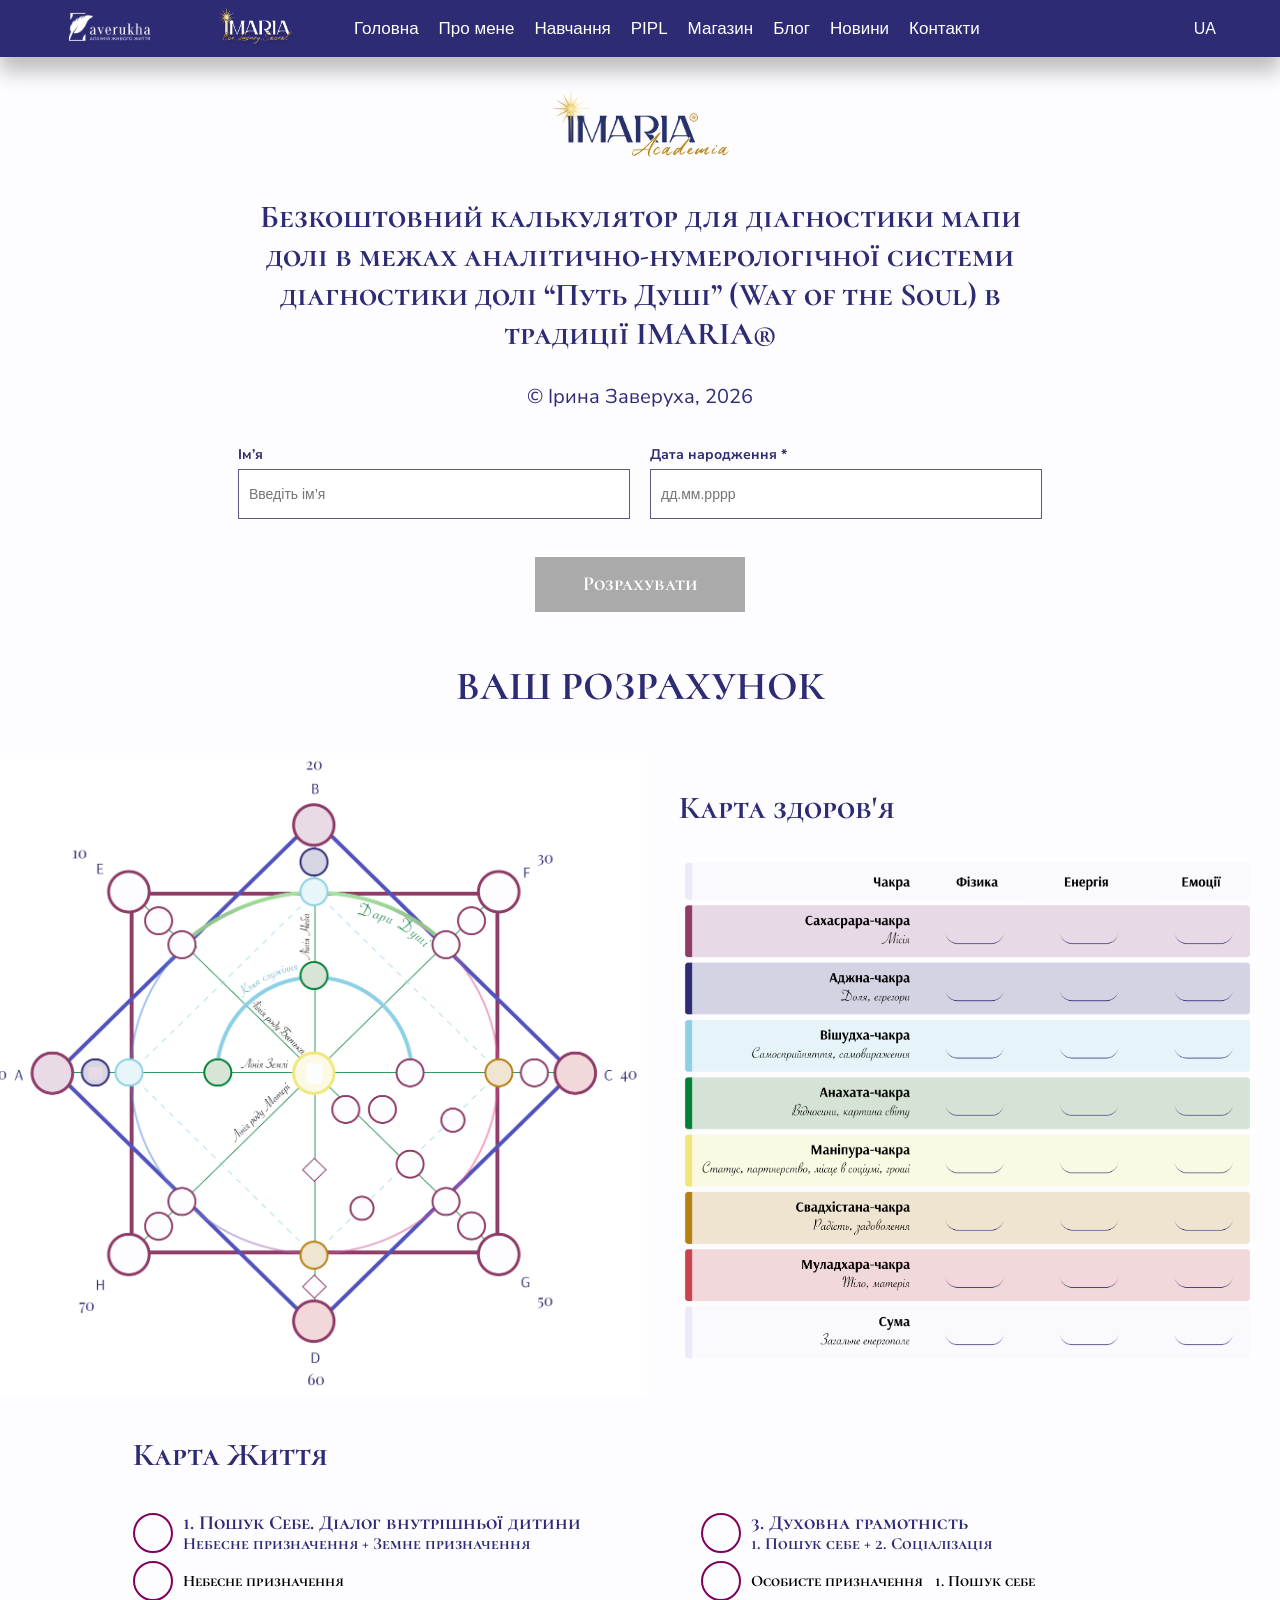
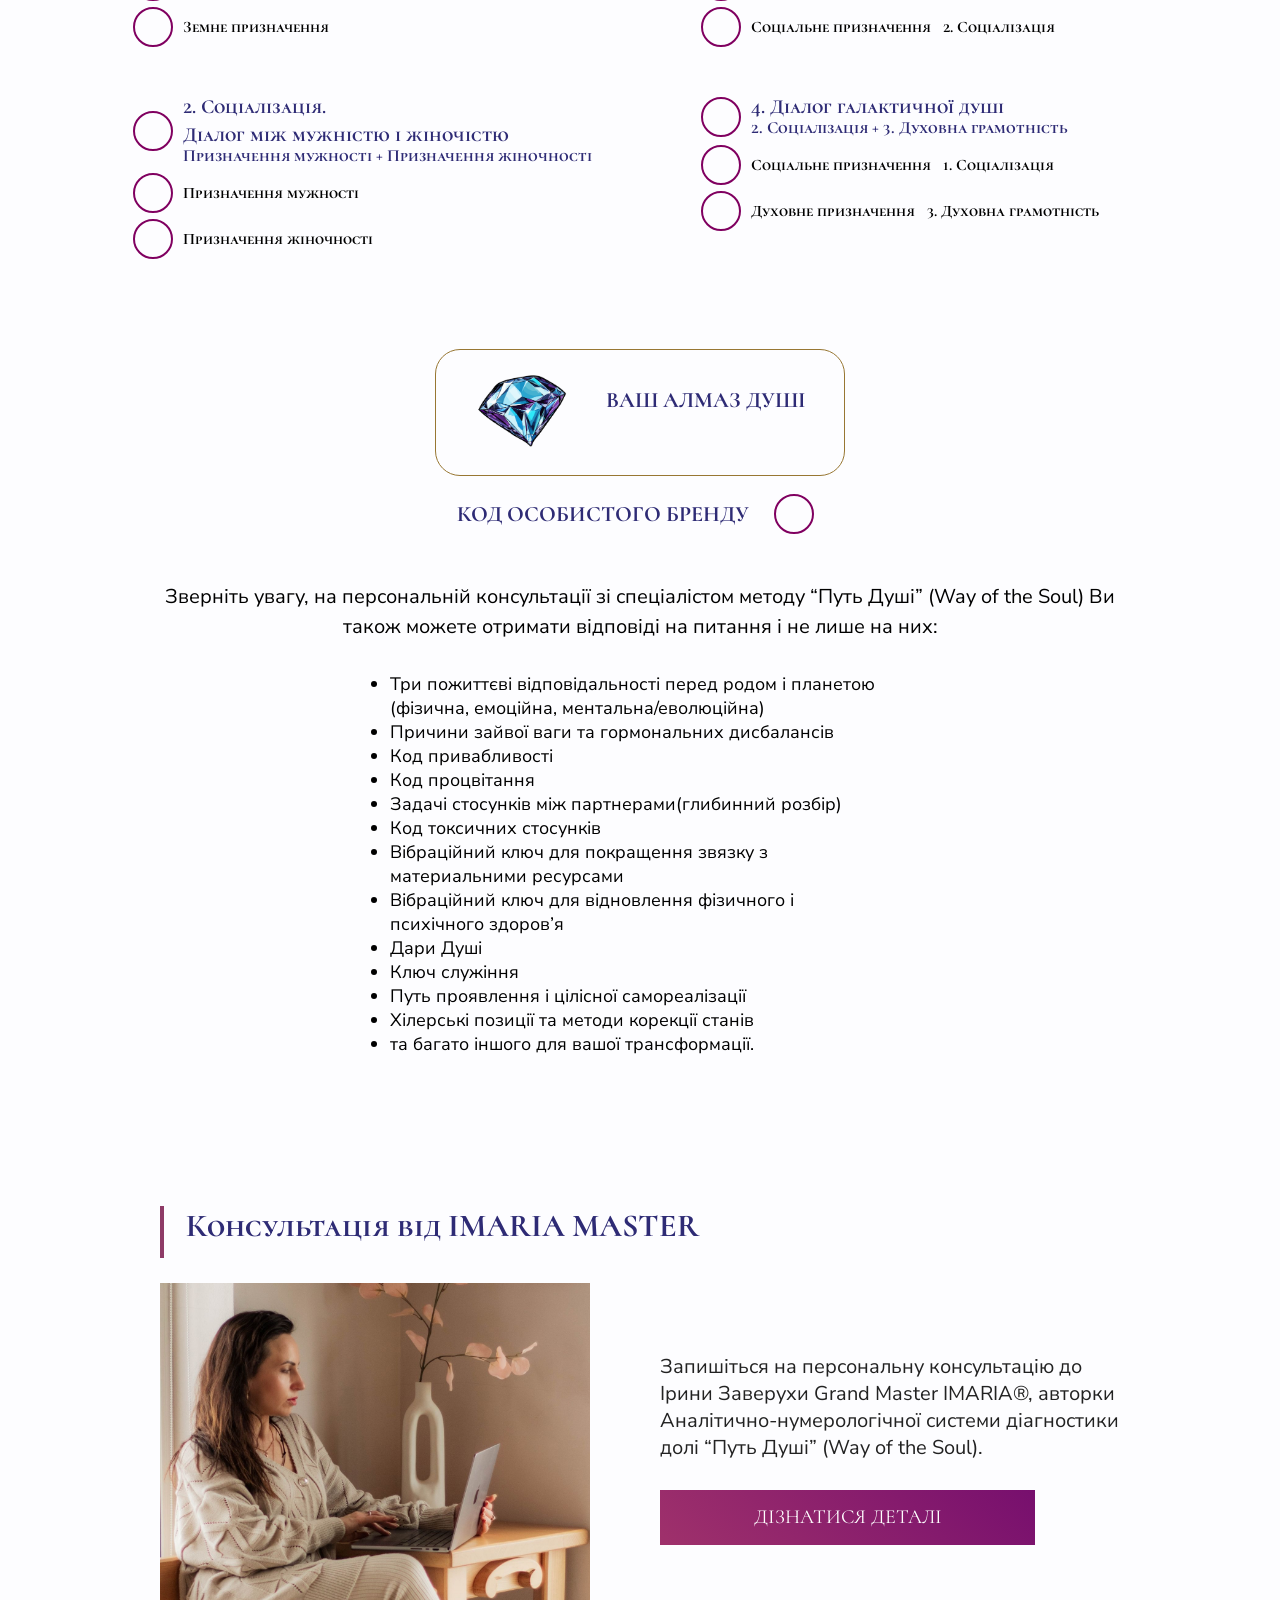
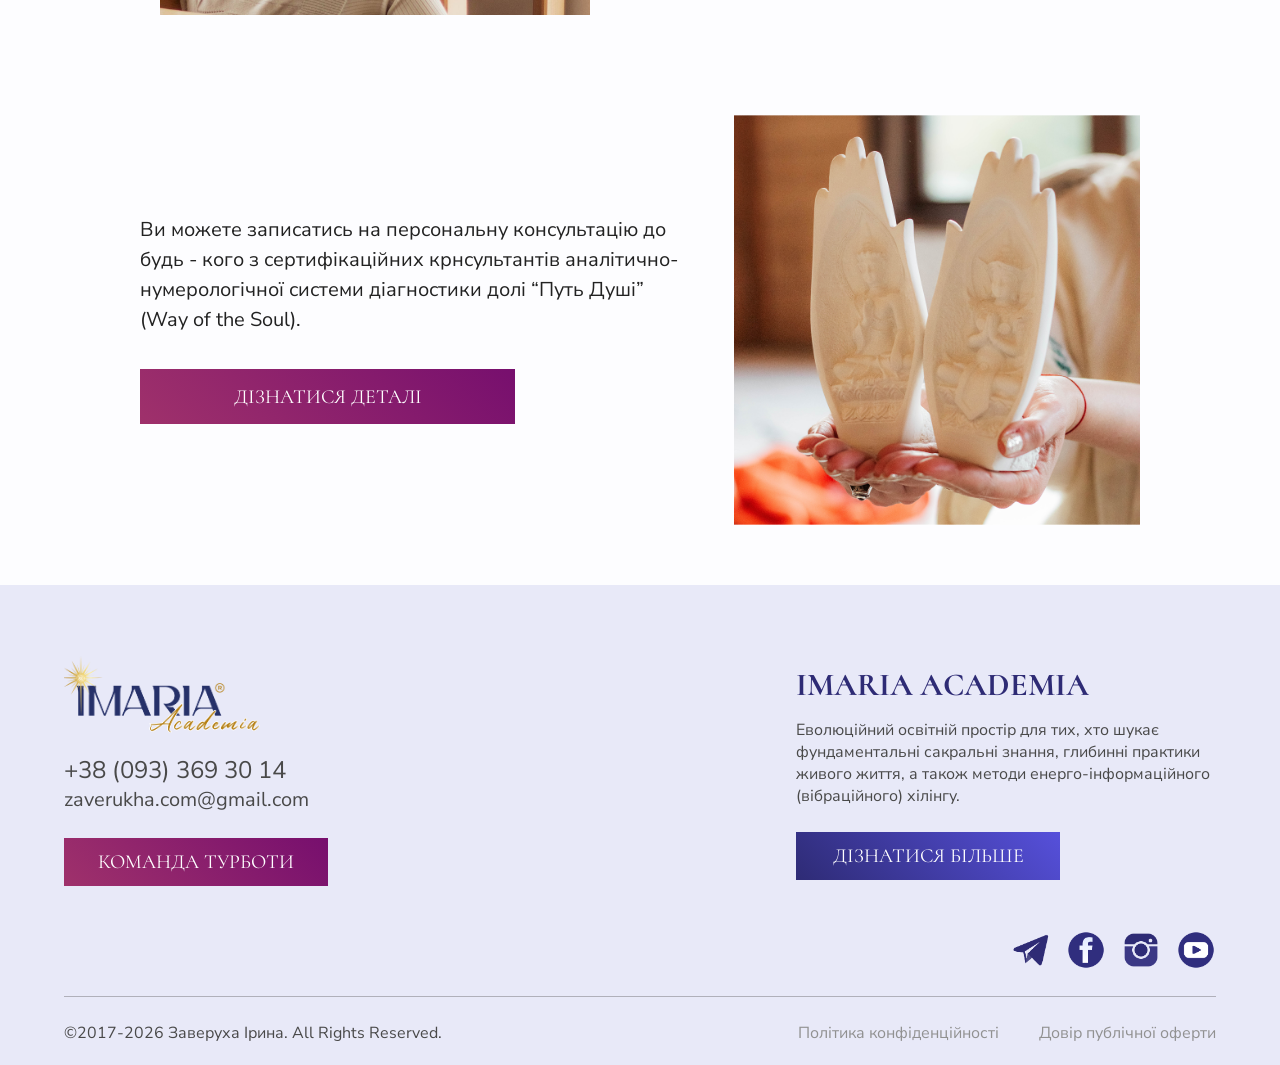
==== index.html @ 04a179df "feat: fix" ====
<!DOCTYPE html>
<html lang="en">

<head>
    <meta charset="UTF-8">
    <meta name="viewport" content="width=device-width, initial-scale=1.0">
    <meta name="keywords"
        content="Нумерологія, Матриця душі, Матриця долі, Числа життєвого шляху, Доля за датою народження, Поради нумеролога, Вплив чисел на долю, Аналіз дати народження">
    <meta name="description"
        content="Я — Ірина Заверуха (IMARIA MASTER). Засновниця та пульсар проєкту IMARIA® & PIPL™ — простору багатовимірного розвитку та Алхімії Живого Життя" />
    <link rel="stylesheet" href="./styles/style.css">
    <link rel="icon" href="favicon.png" type="image/x-icon">
    <link rel="preconnect" href="https://fonts.googleapis.com">
    <link rel="preconnect" href="https://fonts.gstatic.com" crossorigin>
    <link
        href="https://fonts.googleapis.com/css2?family=Cormorant+SC:wght@300;400;500;600;700&family=Noto+Serif+Display:ital,wght@0,100..900;1,100..900&family=Nunito+Sans:ital,opsz,wght@0,6..12,200..1000;1,6..12,200..1000&display=swap"
        rel="stylesheet">
    <title>IMARIA ACADEMIA</title>
</head>

<body>
    <header class="header">
        <div class="container header__inner">
            <div class="header__logos">
                <!-- Місце під логотипи -->
                <img src="./assets/img/logo1.png" alt="Лого 1" class="logo logo1" />
                <a target="_blank" href="https://zaverukha.com"><img src="./assets/img/logo2.png" alt="Лого 2"
                        class="logo logo2" /></a>

            </div>

            <!-- Бургер -->
            <div class="burger" id="burger">
                <span></span>
                <span></span>
                <span></span>
            </div>

            <!-- Навігація -->
            <nav class="nav" id="navMenu">
                <ul class="nav__list">
                    <li><a target="_blank" href="https://zaverukha.com">Головна</a></li>
                    <li><a target="_blank" href="https://zaverukha.com/%D0%BF%D1%80%D0%BE-%D0%BC%D0%B5%D0%BD%D0%B5/">Про
                            мене</a></li>
                    <li><a target="_blank"
                            href="https://zaverukha.com/imaria-%D0%B0%D0%BA%D0%B0%D0%B4%D0%B5%D0%BC%D1%96%D1%8F/">Навчання</a>
                    </li>
                    <li><a target="_blank" href="https://zaverukha.com/pipl-ua/">PIPL</a></li>
                    <li><a target="_blank" href="https://www.instagram.com/imaria_space">Магазин</a></li>
                    <li><a target="_blank"
                            href="https://zaverukha.com/%D0%BC%D0%BE%D1%97-%D0%B1%D0%BB%D0%BE%D0%B3%D0%B8/">Блог</a>
                    </li>
                    <li><a target="_blank" href="https://zaverukha.com/%D0%BD%D0%BE%D0%B2%D0%B8%D0%BD%D0%B8/">Новини</a>
                    </li>
                    <li><a target="_blank"
                            href="https://zaverukha.com/%D0%BA%D0%BE%D0%BD%D1%82%D0%B0%D0%BA%D1%82%D0%B8/">Контакти</a>
                    </li>
                </ul>
            </nav>

            <div class="header__lang">
                <span>UA</span>
            </div>
        </div>
    </header>


    <!-- Hero Section -->
    <section class="hero">
        <div class="container hero__inner">
            <!-- Місце під зображення -->
            <img src="./assets/img/logo3.png" alt="IMARIA logo" class="hero__logo" />

            <!-- <h2 class="hero__subtitle">Безкоштовний Калькулятор для</h2> -->
            <h1 class="hero__title">Безкоштовний калькулятор для діагностики мапи долі в межах
                аналітично-нумерологічної системи діагностики долі “Путь Душі” (Way of the Soul)
                в традиції IMARIA®

            </h1>

            <h2 class="hero__subtitle2">© Ірина Заверуха, 2026</h2>

            <!-- <h1 class="hero__title">Аналітично-нумерологічна система діагностики долі "Путь Душі" (Way of the Soul) в
                традиції IMARIA</h1> -->

            <!-- <p class="hero__text">
                Досліджуйте енергетичну структуру та налаштовуйтесь на глибинні рівні сприйняття реальності.<br>
                Введіть дані та отримаєте доступ до унікальної системи аналізу!
            </p> -->

            <form id="calcForm" class="form">
                <div class="form__group">
                    <!-- <input type="text" id="name" name="name" placeholder="Введіть ім’я" required /> -->
                    <!-- <label for="name">Ім’я *</label> -->
                    <label for="name">Ім’я</label>
                    <input type="text" id="name" name="name" placeholder="Введіть ім’я" />
                    <small class="error" id="nameError"></small>
                </div>

                <div class="form__group">
                    <label for="birthdate">Дата народження *</label>
                    <input type="text" id="birthdate" name="birthdate" placeholder="дд.мм.рррр"
                        pattern="\d{2}\.\d{2}\.\d{4}" inputmode="numeric" required />

                    <small class="error" id="dateError"></small>
                </div>

                <button type="submit" id="submitBtn" disabled>Розрахувати</button>
            </form>
        </div>
    </section>



    <div class="main-wrapper">
        <h2 id="main-wrapper_h2">ВАШ РОЗРАХУНОК</h2>

        <div class="main-wrapper_container">

            <section id="results" class="results">
                <div class="container results_content">
                    <div class="results_content_matrix_wrapper">
                        <div id="resultsContent"></div>
                        <img class="results_content_matrix" src="./assets/img/matrix.png" alt="matrix">

                    </div>
                </div>
            </section>

            <section id="health_card" class="health_card">
                <div class="container health_card_wrapper">
                    <h2>Карта здоров&#39;я</h2>
                    <div id="healthCardResults">
                        <!-- <div id="sahasrara1" class="">2</div>
                        <div id="sahasrara2" class="">5</div>
                        <div id="sahasrara3" class="">22</div>

                        <div id="ajna1" class="">22</div>
                        <div id="ajna2" class="">22</div>
                        <div id="ajna3" class="">22</div>

                        <div id="vishuddha1" class="">22</div>
                        <div id="vishuddha2" class="">22</div>
                        <div id="vishuddha3" class="">22</div>

                        <div id="anahata1" class="">22</div>
                        <div id="anahata2" class="">22</div>
                        <div id="anahata3" class="">22</div>

                        <div id="manipur1" class="">22</div>
                        <div id="manipur2" class="">22</div>
                        <div id="manipur3" class="">22</div>

                        <div id="svadhisthana1" class="">22</div>
                        <div id="svadhisthana2" class="">22</div>
                        <div id="svadhisthana3" class="">22</div>

                        <div id="muladhara1" class="">22</div>
                        <div id="muladhara2" class="">22</div>
                        <div id="muladhara3" class="">22</div>

                        <div id="sum1" class="">22</div>
                        <div id="sum2" class="">22</div>
                        <div id="sum3" class="">22</div> -->
                    </div>
                    <!-- <img src="./assets/img/health.png" class="health_card_wrapper_img" alt="health_card"> -->
                    <picture>
                        <!-- Якщо екран до 1080px -->
                        <source srcset="./assets/img/health-mob.jpg" media="(max-width: 1080px)">
                        <!-- За замовчуванням -->
                        <img src="./assets/img/health.png" alt="health_card" class="health_card_wrapper_img">
                    </picture>
                </div>
            </section>
        </div>
    </div>




    <section class="life-map">
        <div class="container life-map_wrapper">
            <h2 class="life-map__title">Карта Життя</h2>

            <div class="life-map__grid" id="lifeMapGrid">
                <!-- Блок 1 -->
                <div class="life-map__block">
                    <div class="life-map__header">
                        <span class="life-map__circle" id="circle3"></span>
                        <p>1. Пошук Себе. Діалог внутрішньої дитини </br>
                            <span>Небесне призначення + Земне призначення</span>
                        </p>
                    </div>
                    <div class="block-list">
                        <ul class="life-map__list">
                            <li><span class="life-map__circle" id="circle1"></span> Небесне призначення</li>
                            <li><span class="life-map__circle" id="circle2"></span> Земне призначення</li>
                        </ul>
                    </div>

                </div>

                <!-- Блок 2 -->
                <div class="life-map__block">
                    <div class="life-map__header">
                        <span class="life-map__circle" id="circle6"></span>
                        <p>2. Соціалізація. </br> Діалог між мужністю і жіночістю </br>
                            <span>Призначення мужності + Призначення жіночності</span>
                        </p>
                    </div>
                    <div class="block-list">
                        <ul class="life-map__list">
                            <li><span class="life-map__circle" id="circle4"></span> Призначення мужності</li>
                            <li><span class="life-map__circle" id="circle5"></span> Призначення жіночності</li>
                        </ul>
                    </div>
                </div>

                <!-- Блок 3 -->
                <div class="life-map__block">
                    <div class="life-map__header">
                        <span class="life-map__circle" id="circle9"></span>
                        <p>3. Духовна грамотність </br>
                            <span>1. Пошук себе + 2. Соціалізація</span>
                        </p>
                    </div>

                    <div class="block-list">
                        <ul class="life-map__list">
                            <ul class="life-map__list">
                                <li><span class="life-map__circle" id="circle7"></span> Особисте призначення
                                    &nbsp;&nbsp;1. Пошук себе</li>
                                <li><span class="life-map__circle" id="circle8"></span> Соціальне призначення
                                    &nbsp;&nbsp;2. Соціалізація</li>
                            </ul>
                        </ul>
                    </div>
                </div>


                <!-- Блок 4 -->
                <div class="life-map__block">
                    <div class="life-map__header">
                        <span class="life-map__circle" id="circle12"></span>
                        <p>4. Діалог галактичної душі </br>
                            <span>2. Соціалізація + 3. Духовна грамотність</span>
                        </p>
                    </div>

                    <div class="block-list">
                        <ul class="life-map__list">
                            <ul class="life-map__list">
                                <li><span class="life-map__circle" id="circle10"></span> Соціальне призначення
                                    &nbsp;&nbsp;1. Соціалізація</li>
                                <li><span class="life-map__circle" id="circle11"></span> Духовне призначення
                                    &nbsp;&nbsp;3. Духовна грамотність</li>
                            </ul>
                        </ul>
                    </div>


                </div>
            </div>

            <!-- Алмаз душі -->
            <div class="life-map__diamond">
                <div class="life-map__diamond_col1">
                    <img src="/assets/img/diamond.png" alt="diamond">
                </div>
                <div class="life-map__diamond_col2">
                    <h3>ВАШ АЛМАЗ ДУШІ</h3>
                    <span id="diamondSoul"></span>
                </div>
            </div>

            <div class="brand-code">
                <h3>КОД ОСОБИСТОГО БРЕНДУ</h3>
                <div class="circle" id="brandCodeCircle"></div>
            </div>

            <p class="life-map__description">
                Зверніть увагу, на персональній консультації зі спеціалістом методу “Путь Душі” (Way of the Soul) Ви
                також можете отримати відповіді на питання і не лише на них:
            </p>
            <ul class="life-map__description_ul">
                <li>Три пожиттєві відповідальності перед родом і планетою (фізична, емоційна, ментальна/еволюційна)
                </li>
                <li>Причини зайвої ваги та гормональних дисбалансів
                </li>
                <li>Код привабливості
                </li>
                <li>Код процвітання</li>
                <li>Задачі стосунків між партнерами(глибинний розбір)</li>
                <li>Код токсичних стосунків</li>
                <li>Вібраційний ключ для покращення звязку з материальними ресурсами
                </li>
                <li>Вібраційний ключ для відновлення фізичного і психічного здоров’я
                </li>
                <li>Дари Душі </li>
                <li>Ключ служіння</li>
                <li>Путь проявлення і цілісної самореалізації</li>
                <li>Хілерські позиції та методи корекції станів</li>
                <li>та багато іншого для вашої трансформації.</li>
            </ul>


            <!-- Опис -->
            <!-- <p class="life-map__description">
                Зверніться до сертифікованого професіонала – IMARIA MASTER або ментора Академії для глибокого аналізу
                вашого життєвого шляху за системою «Путь Душі». Ви дізнаєтесь свій код особистого бренду, три пожиттєві
                відповідальності перед Планетою, своє призначення в стосунках, ключові задачі та ваші успішні види
                самореалізації в новому часі. Крім того, зможете опрацювати будь-які запити та знайти гармонійні рішення
                для свого життя.
            </p> -->
        </div>
    </section>


    <section id="consultation-section">

        <!-- <div class="consultation-1 container">
            <h2 class="consultation-1_h2">Консультація від IMARIA MASTER</h2>
            <div class="consultation-1_p">
                <p>За аналітично-нумерологічною системою «ПУТЬ ДУШІ» ви дізнаєтесь свій код особистого
                    бренду, три пожиттєві відповідальності перед Планетою, своє призначення в стосунках,
                    ключові задачі та ваші успішні види самореалізації в новому часі.
                </p>
                <p>
                    Зрозумієте, як розкрити свій потенціал та як використовувати отриману інформацію для
                    особистого та духовного розвитку. Крім того, зможете опрацювати будь-які запити та знайти
                    гармонійні рішення для свого життя.
                </p>
                <p>
                    Для глибокого аналізу вашого життєвого шляху за системою «Путь Душі» зверніться до
                    сертифікованого професіонала – IMARIA MASTER або ментора Академії.
                </p>

            </div>
        </div> -->

        <!-- <div class="consultation-1 container">
            <p>Залишились питання або помітили помилку? </br>
                Напишіть, будь ласка, до команди турботи.
            </p>
            <a target="_blank" href="https://t.me/pipl_platform_bot?start=support">Команда турботи</a>
        </div> -->


        <div class="consultation-2">
            <h2 class="consultation-title">Консультація від IMARIA MASTER</h2>

            <div class="consultation-2_content-and-photo">
                <div class="consultation-photo">
                    <img src="./assets/img/p1.jpg" alt="Консультація">
                </div>


                <div class="consultation_content">
                    <!-- <p class="consultation-description">
                        Щоб по-справжньому розкрити свій потенціал та зрозуміти, як використовувати отриману інформацію
                        для
                        особистого та духовного розвитку, запишіться на консультацію.
                    </p> -->

                    <!-- <p class="consultation-subtitle">
                        <strong>Консультація від IMARIA MASTER – Ірини Заверухи</strong> 
                    </p> -->
                    <p class="consultation-subtitle2">
                        Запишіться на персональну консультацію до Ірини Заверухи Grand Master IMARIA®, авторки
                        Аналітично-нумерологічної системи діагностики долі “Путь Душі” (Way of the Soul).

                    </p>

                    <!-- <ul class="consultation-list">
                        <li>Розшифрувати енергетичний код вашої душі та знайти шлях до вищої свідомості.</li>
                        <li>Визначити ключові кармічні задачі та духовні уроки вашого втілення.</li>
                        <li>Отримати персональні рекомендації щодо активації енергій та ключів.</li>
                        <li>Виробити унікальну стратегію розвитку ваших здібностей у сфері хілінгу.</li>
                    </ul> -->

                    <a target="_blank" class="consultation-button"
                        href="https://zaverukha.com/%D0%B2%D0%B0%D1%80%D1%82%D1%96%D1%81%D1%82%D1%8C-%D0%BF%D0%BE%D1%81%D0%BB%D1%83%D0%B3/">
                        <span class="text">ДІЗНАТИСЯ ДЕТАЛІ</span>
                    </a>
                </div>
            </div>
        </div>


    </section>


    <section class="mentors">
        <div class="container">
            <div class="mentors__content">
                <!-- <h2 class="mentors__title">Консультація від менторів Академії</h2> -->
                <!-- <p class="mentors__text"> Наставники Академії – це досвідчені хілери та духовні провідники, які
                    допоможуть вам глибше зрозуміти свою Матрицю та застосувати її знання у житті. Консультація з
                    ментором допоможе: </p>
                <ul class="mentors__list">
                    <li>Гармонізувати власну енергетику та налаштуватися на високі вібрації.</li>
                    <li>Оволодіти методи роботи зі своїм енергетичним полем.</li>
                    <li>Отримати рекомендації щодо подальшого розвитку у сфері духовних практик.</li>
                </ul>  -->
                <p class="mentors__text">
                    Ви можете записатись на персональну консультацію до будь - кого з сертифікаційних крнсультантів
                    аналітично-нумерологічної системи діагностики долі “Путь Душі” (Way of the Soul).

                </p>
                <a target="_blank" class="mentors__btn"
                    href="https://pipl.net.ua/imaria-academia-certified-masters">ДІЗНАТИСЯ ДЕТАЛІ</a>
            </div>
            <div class="mentors__photos">
                <div class="mentors__photo"><img src="./assets/img/m5.png" alt="mentor"></div>
            </div>
        </div>
    </section>



    <footer class="footer">
        <div class="footer__bg">
            <div class="container">

                <div class="footer__left">
                    <div class="footer__logo">
                        <img src="./assets/img/logo3.png" alt="IMARIA">
                    </div>
                    <div class="footer__text">
                        <div class="phone">
                            +38 (093) 369 30 14
                        </div>
                        <div class="email">
                            zaverukha.com@gmail.com
                        </div>
                        <a target="_blank" href="https://t.me/pipl_platform_bot?start=support">КОМАНДА ТУРБОТИ</a>

                    </div>
                </div>

                <div class="footer__right">
                    <h2>IMARIA ACADEMIA</h2>
                    <p>Еволюційний освітній простір для тих, хто шукає фундаментальні сакральні знання, глибинні
                        практики живого життя, а також методи енерго-інформаційного (вібраційного) хілінгу.</p>

                    <a class="footer__right_btn" target="_blank" href="https://pipl.net.ua/imaria_academia">ДІЗНАТИСЯ
                        БІЛЬШЕ</a>

                    <div class="socials">
                        <a target="_blank" href="https://t.me/ZaverukhaIrina"><img src="./assets/img/icons/21.png"></a>
                        <a target="_blank" href="https://www.facebook.com/zaverukhairyna"><img
                                src="./assets/img/icons/23.png"></a>
                        <a target="_blank" href="https://www.instagram.com/zaverukhairyna"><img
                                src="./assets/img/icons/22.png"></a>
                        <a target="_blank" href="https://www.youtube.com/channel/UCz9oI1MnVkUTH_MCchtZDuA"><img
                                src="./assets/img/icons/24.png"></a>
                    </div>
                </div>


            </div>
            <div class="container footer-container2">
                <div class="left">©2017-2026 Заверуха Ірина. All Rights Reserved.</div>
                <div class="right">
                    <a target="_blank"
                        href="https://zaverukha.com/%d0%bf%d0%be%d0%bb%d1%96%d1%82%d0%b8%d0%ba%d0%b0-%d0%ba%d0%be%d0%bd%d1%84%d1%96%d0%b4%d0%b5%d0%bd%d1%86%d1%96%d0%b9%d0%bd%d0%be%d1%81%d1%82%d1%96/">Політика
                        конфіденційності</a>
                    <a target="_blank"
                        href="https://zaverukha.com/%d0%b4%d0%be%d0%b3%d0%be%d0%b2%d1%96%d1%80-%d0%bd%d0%b0%d0%b4%d0%b0%d0%bd%d0%bd%d1%8f-%d0%bf%d0%be%d1%81%d0%bb%d1%83%d0%b3/">Довір
                        публічної оферти</a>
                </div>
            </div>
        </div>
    </footer>





    <script src="./js/index.js"></script>

</body>

</html>
---- styles/style.css ----
@charset "UTF-8";
* {
  margin: 0;
  padding: 0;
  -webkit-box-sizing: border-box;
          box-sizing: border-box;
}

body {
  font-family: "Nunito sans", sans-serif;
  color: #222;
  background: #FDFDFF;
  overflow-x: hidden;
}
@media (max-width: 1080px) {
  body {
    overflow-x: hidden;
  }
}

.container {
  width: 90%;
  max-width: 1200px;
  margin: 0 auto;
  overflow-x: hidden;
}
@media (max-width: 1080px) {
  .container {
    overflow-x: hidden;
    width: 358px;
  }
}

/* Header */
.header {
  position: fixed;
  top: 0;
  left: 0;
  width: 100%;
  z-index: 1000;
  display: -webkit-box;
  display: -ms-flexbox;
  display: flex;
  -webkit-box-align: center;
      -ms-flex-align: center;
          align-items: center;
  background: #2E2B75;
  color: #fff;
  padding: 10px 0;
  height: 57px;
  -webkit-box-shadow: 0 15px 20px rgba(0, 0, 0, 0.25);
          box-shadow: 0 15px 20px rgba(0, 0, 0, 0.25);
}
.header .header__inner {
  display: -webkit-box;
  display: -ms-flexbox;
  display: flex;
  -webkit-box-orient: horizontal;
  -webkit-box-direction: normal;
      -ms-flex-direction: row;
          flex-direction: row;
  -webkit-box-align: center;
      -ms-flex-align: center;
          align-items: center;
  -webkit-box-pack: start;
      -ms-flex-pack: start;
          justify-content: flex-start;
  gap: 60px;
}
@media (max-width: 1080px) {
  .header .header__inner {
    -webkit-box-pack: justify;
        -ms-flex-pack: justify;
            justify-content: space-between;
  }
}
.header .header__inner .header__logos {
  display: -webkit-box;
  display: -ms-flexbox;
  display: flex;
  -webkit-box-orient: horizontal;
  -webkit-box-direction: normal;
      -ms-flex-direction: row;
          flex-direction: row;
  -webkit-box-align: center;
      -ms-flex-align: center;
          align-items: center;
  -webkit-box-pack: justify;
      -ms-flex-pack: justify;
          justify-content: space-between;
  gap: 60px;
}
.header .header__inner .header__logos .logo1 {
  max-width: 90px;
}
@media (max-width: 1080px) {
  .header .header__inner .header__logos .logo1 {
    display: none;
  }
}
.header .header__inner .header__logos .logo2 {
  max-width: 80px;
  padding-top: 5px;
}
.header .header__inner .header__lang {
  margin-left: auto;
  font-family: "Roboto", sans-serif;
  font-size: 16px;
}
@media (max-width: 1080px) {
  .header .header__inner .header__lang {
    display: none;
  }
}
.header .nav__list {
  display: -webkit-box;
  display: -ms-flexbox;
  display: flex;
  gap: 20px;
  list-style: none;
}
.header .nav__list li a {
  color: #fff;
  text-decoration: none;
  font-weight: 500;
  font-family: "Roboto", sans-serif;
  font-size: 17px;
}
.header {
  /* Бургер */
}
.header .burger {
  display: none;
  -webkit-box-orient: vertical;
  -webkit-box-direction: normal;
      -ms-flex-direction: column;
          flex-direction: column;
  -webkit-box-pack: justify;
      -ms-flex-pack: justify;
          justify-content: space-between;
  width: 25px;
  height: 20px;
  cursor: pointer;
  z-index: 1001;
}
.header .burger span {
  display: block;
  height: 3px;
  width: 100%;
  background: #fff;
  border-radius: 2px;
  -webkit-transition: 0.3s;
  transition: 0.3s;
}
.header .burger.active span:nth-child(1) {
  -webkit-transform: rotate(45deg) translateY(8px);
          transform: rotate(45deg) translateY(8px);
}
.header .burger.active span:nth-child(2) {
  opacity: 0;
}
.header .burger.active span:nth-child(3) {
  -webkit-transform: rotate(-45deg) translateY(-8px);
          transform: rotate(-45deg) translateY(-8px);
}
.header {
  /* Навігація */
}
.header .nav .nav__list {
  display: -webkit-box;
  display: -ms-flexbox;
  display: flex;
  gap: 20px;
  list-style: none;
}
.header .nav a {
  color: #fff;
  text-decoration: none;
  font-weight: 500;
}
.header {
  /* Мобільна адаптація */
}
@media (max-width: 1080px) {
  .header .burger {
    display: -webkit-box;
    display: -ms-flexbox;
    display: flex;
  }
  .header .nav {
    position: fixed;
    top: 0;
    right: -100%;
    width: 70%;
    height: 100vh;
    background: #2E2B75;
    display: -webkit-box;
    display: -ms-flexbox;
    display: flex;
    -webkit-box-align: center;
        -ms-flex-align: center;
            align-items: center;
    -webkit-box-pack: center;
        -ms-flex-pack: center;
            justify-content: center;
    -webkit-transition: 0.3s;
    transition: 0.3s;
    z-index: 1000;
  }
  .header .nav .nav__list {
    -webkit-box-orient: vertical;
    -webkit-box-direction: normal;
        -ms-flex-direction: column;
            flex-direction: column;
    gap: 30px;
    text-align: center;
  }
  .header .nav.active {
    right: 0;
  }
}

/* Hero */
.hero {
  display: -webkit-box;
  display: -ms-flexbox;
  display: flex;
  -webkit-box-orient: vertical;
  -webkit-box-direction: normal;
      -ms-flex-direction: column;
          flex-direction: column;
  -webkit-box-pack: center;
      -ms-flex-pack: center;
          justify-content: center;
  text-align: center;
  padding: 50px 20px;
}
.hero .hero__inner {
  max-width: 804px;
}
.hero .hero__inner .hero__logo {
  max-width: 200px;
  margin: 25px auto 20px;
}
.hero .hero__inner .hero__subtitle {
  font-family: "Nunito sans", sans-serif;
  font-size: 24px;
  font-weight: normal;
  margin-bottom: 10px;
  color: #2E2B75;
}
@media (max-width: 1080px) {
  .hero .hero__inner .hero__subtitle {
    font-size: 20px;
  }
}
.hero .hero__inner .hero__subtitle2 {
  font-family: "Nunito sans", sans-serif;
  font-size: 20px;
  font-weight: normal;
  margin-bottom: 35px;
  color: #2E2B75;
}
@media (max-width: 1080px) {
  .hero .hero__inner .hero__subtitle2 {
    font-size: 20px;
  }
}
.hero .hero__inner .hero__title {
  font-family: "Cormorant SC", serif;
  font-weight: 700;
  font-style: bold;
  font-size: 32px;
  margin-bottom: 30px;
  color: #2E2B75;
}
@media (max-width: 1080px) {
  .hero .hero__inner .hero__title {
    font-size: 26px;
  }
}
.hero .hero__inner .hero__text {
  margin-bottom: 30px;
  line-height: 1.5;
  text-align: left;
}
@media (max-width: 1080px) {
  .hero .hero__inner .hero__text {
    font-size: 16px;
  }
}

/* Form */
.form {
  display: -webkit-box;
  display: -ms-flexbox;
  display: flex;
  -ms-flex-wrap: wrap;
      flex-wrap: wrap;
  gap: 20px;
  -webkit-box-pack: center;
      -ms-flex-pack: center;
          justify-content: center;
}
.form .form__group {
  display: -webkit-box;
  display: -ms-flexbox;
  display: flex;
  -webkit-box-orient: vertical;
  -webkit-box-direction: normal;
      -ms-flex-direction: column;
          flex-direction: column;
  color: #2E2B75;
  font-weight: normal;
  font-size: 14px;
}
.form .form__group label {
  font-weight: bold;
  margin-bottom: 5px;
  text-align: left;
}
.form .form__group input {
  padding: 10px;
  border: 1px solid #5C5B86;
  border-radius: 0px;
  font-size: 14px;
  width: 392px;
  height: 50px;
}
@media (max-width: 1080px) {
  .form .form__group input {
    width: 358px;
  }
}
.form .form__group .error {
  color: red;
  font-size: 12px;
  margin-top: 4px;
  height: 14px;
}
.form button {
  position: relative;
  z-index: 1;
  overflow: hidden;
  width: 210px;
  height: 55px;
  background: linear-gradient(45deg, #2E2B75, #5650DB);
  border: none;
  color: #fff;
  padding: 14px 34px;
  font-size: 20px;
  border-radius: 0px;
  cursor: pointer;
  font-family: "Cormorant SC", serif;
  font-weight: 700;
  -webkit-transition: 0.1s;
  transition: 0.1s;
}
.form button::before {
  content: "";
  position: absolute;
  top: 0;
  left: 0;
  right: 0;
  bottom: 0;
  background: linear-gradient(45deg, #2E2B75, #5650DB, #2E2B75);
  opacity: 0;
  z-index: -1;
  -webkit-transition: opacity 0.3s ease-in-out;
  transition: opacity 0.3s ease-in-out;
}
.form button:disabled {
  background: #aaa;
  cursor: not-allowed;
}
.form button:disabled::before {
  display: none;
}
.form button:hover:enabled::before {
  opacity: 1;
}
@media (max-width: 1080px) {
  .form button {
    width: 358px;
  }
}

/**********************************************************/
.main-wrapper {
  display: -webkit-box;
  display: -ms-flexbox;
  display: flex;
  -webkit-box-orient: vertical;
  -webkit-box-direction: normal;
      -ms-flex-direction: column;
          flex-direction: column;
  -webkit-box-align: center;
      -ms-flex-align: center;
          align-items: center;
}
.main-wrapper h2 {
  color: #2E2B75;
  margin-bottom: 43px;
  font-family: "Cormorant SC", serif;
  font-weight: 700;
  font-style: bold;
  font-size: 40px;
}
@media (max-width: 1080px) {
  .main-wrapper h2 {
    font-size: 26px;
  }
}
.main-wrapper .main-wrapper_container {
  display: -webkit-box;
  display: -ms-flexbox;
  display: flex;
  -webkit-box-orient: horizontal;
  -webkit-box-direction: normal;
      -ms-flex-direction: row;
          flex-direction: row;
  padding: 0;
}
@media (max-width: 1225px) {
  .main-wrapper .main-wrapper_container {
    -webkit-box-orient: vertical;
    -webkit-box-direction: normal;
        -ms-flex-direction: column;
            flex-direction: column;
  }
}
.main-wrapper .main-wrapper_container {
  /* Results */
}
.main-wrapper .main-wrapper_container .results {
  display: -webkit-box;
  display: -ms-flexbox;
  display: flex;
  -webkit-box-orient: vertical;
  -webkit-box-direction: normal;
      -ms-flex-direction: column;
          flex-direction: column;
  -webkit-box-pack: start;
      -ms-flex-pack: start;
          justify-content: flex-start;
  -webkit-box-align: start;
      -ms-flex-align: start;
          align-items: flex-start;
  padding: 0px 0px;
  background: #fff;
  margin-top: 0px;
  text-align: center;
}
@media (max-width: 1080px) {
  .main-wrapper .main-wrapper_container .results {
    margin-top: 0px;
    padding: 10px 10px;
    margin: 0 auto;
  }
}
.main-wrapper .main-wrapper_container .results .results_content {
  display: -webkit-box;
  display: -ms-flexbox;
  display: flex;
  -webkit-box-orient: vertical;
  -webkit-box-direction: normal;
      -ms-flex-direction: column;
          flex-direction: column;
  -webkit-box-pack: center;
      -ms-flex-pack: center;
          justify-content: center;
  -webkit-box-align: center;
      -ms-flex-align: center;
          align-items: center;
  width: 663px;
}
@media (max-width: 1080px) {
  .main-wrapper .main-wrapper_container .results .results_content {
    width: 368px;
  }
}
.main-wrapper .main-wrapper_container .results .results_content .results_content_matrix_wrapper {
  position: relative;
  max-width: 663px;
}
@media (max-width: 1080px) {
  .main-wrapper .main-wrapper_container .results .results_content .results_content_matrix_wrapper {
    width: 368px;
  }
}
.main-wrapper .main-wrapper_container .results .results_content .results_content_matrix_wrapper .results_content_matrix {
  max-width: 663px;
}
@media (max-width: 1080px) {
  .main-wrapper .main-wrapper_container .results .results_content .results_content_matrix_wrapper .results_content_matrix {
    width: 368px;
  }
}
.main-wrapper .main-wrapper_container .results .results_content .results_content_matrix_wrapper #resultsContent {
  position: relative;
  top: 0;
}
.main-wrapper .main-wrapper_container .results .results_content .results_content_matrix_wrapper #resultsContent .level-1 {
  position: absolute;
  font-weight: 700;
  font-style: bold;
  font-size: 20px;
  width: 45px;
  height: 45px;
  border-radius: 50%;
  display: -webkit-box;
  display: -ms-flexbox;
  display: flex;
  -webkit-box-pack: center;
      -ms-flex-pack: center;
          justify-content: center;
  -webkit-box-align: center;
      -ms-flex-align: center;
          align-items: center;
  font-family: "Noto Serif Display", serif;
}
@media (max-width: 1080px) {
  .main-wrapper .main-wrapper_container .results .results_content .results_content_matrix_wrapper #resultsContent .level-1 {
    font-size: 16px;
  }
}
.main-wrapper .main-wrapper_container .results .results_content .results_content_matrix_wrapper #resultsContent .level-2 {
  text-align: center;
  position: absolute;
  font-weight: 400;
  font-style: normal;
  font-size: 20px;
  width: 45px;
  height: 45px;
  border-radius: 50%;
  display: -webkit-box;
  display: -ms-flexbox;
  display: flex;
  -webkit-box-pack: center;
      -ms-flex-pack: center;
          justify-content: center;
  -webkit-box-align: center;
      -ms-flex-align: center;
          align-items: center;
  font-family: "Noto Serif Display", serif;
}
@media (max-width: 1080px) {
  .main-wrapper .main-wrapper_container .results .results_content .results_content_matrix_wrapper #resultsContent .level-2 {
    font-size: 16px;
  }
}
.main-wrapper .main-wrapper_container .results .results_content .results_content_matrix_wrapper #resultsContent .level-3 {
  position: absolute;
  font-weight: 400;
  font-style: normal;
  font-size: 16px;
  width: 27px;
  height: 27px;
  border-radius: 50%;
  display: -webkit-box;
  display: -ms-flexbox;
  display: flex;
  -webkit-box-pack: center;
      -ms-flex-pack: center;
          justify-content: center;
  -webkit-box-align: center;
      -ms-flex-align: center;
          align-items: center;
  font-family: "Noto Serif Display", serif;
}
@media (max-width: 1080px) {
  .main-wrapper .main-wrapper_container .results .results_content .results_content_matrix_wrapper #resultsContent .level-3 {
    font-size: 13px;
  }
}
.main-wrapper .main-wrapper_container .results .results_content .results_content_matrix_wrapper #resultsContent .level-4 {
  position: absolute;
  font-weight: 400;
  font-style: normal;
  font-size: 16px;
  width: 27px;
  height: 27px;
  border-radius: 50%;
  display: -webkit-box;
  display: -ms-flexbox;
  display: flex;
  -webkit-box-pack: center;
      -ms-flex-pack: center;
          justify-content: center;
  -webkit-box-align: center;
      -ms-flex-align: center;
          align-items: center;
  font-family: "Noto Serif Display", serif;
}
@media (max-width: 1080px) {
  .main-wrapper .main-wrapper_container .results .results_content .results_content_matrix_wrapper #resultsContent .level-4 {
    font-size: 13px;
  }
}
.main-wrapper .main-wrapper_container .results .results_content .results_content_matrix_wrapper #resultsContent {
  /* Перший рівень */
  /* 📏 Пропорційне масштабування: 358 / 663 = 0.5398 */
  /* 📏 Масштаб 0.5398 + зсув top -5px, left -10px */
}
.main-wrapper .main-wrapper_container .results .results_content .results_content_matrix_wrapper #resultsContent #A {
  top: 297px;
  left: 46px;
}
@media (max-width: 1080px) {
  .main-wrapper .main-wrapper_container .results .results_content .results_content_matrix_wrapper #resultsContent #A {
    top: 155.3px;
    left: 14.8px;
  }
}
.main-wrapper .main-wrapper_container .results .results_content .results_content_matrix_wrapper #resultsContent #B {
  top: 50px;
  left: 307px;
}
@media (max-width: 1080px) {
  .main-wrapper .main-wrapper_container .results .results_content .results_content_matrix_wrapper #resultsContent #B {
    top: 18px;
    left: 160px;
  }
}
.main-wrapper .main-wrapper_container .results .results_content .results_content_matrix_wrapper #resultsContent #C {
  top: 297px;
  left: 568px;
}
@media (max-width: 1080px) {
  .main-wrapper .main-wrapper_container .results .results_content .results_content_matrix_wrapper #resultsContent #C {
    top: 155px;
    left: 306px;
  }
}
.main-wrapper .main-wrapper_container .results .results_content .results_content_matrix_wrapper #resultsContent #D {
  top: 546px;
  left: 307px;
}
@media (max-width: 1080px) {
  .main-wrapper .main-wrapper_container .results .results_content .results_content_matrix_wrapper #resultsContent #D {
    top: 293px;
    left: 160px;
  }
}
.main-wrapper .main-wrapper_container .results .results_content .results_content_matrix_wrapper #resultsContent {
  /* Другий рівень */
}
.main-wrapper .main-wrapper_container .results .results_content .results_content_matrix_wrapper #resultsContent #E {
  top: 116px;
  left: 122px;
}
@media (max-width: 1080px) {
  .main-wrapper .main-wrapper_container .results .results_content .results_content_matrix_wrapper #resultsContent #E {
    top: 54px;
    left: 57px;
  }
}
.main-wrapper .main-wrapper_container .results .results_content .results_content_matrix_wrapper #resultsContent #F {
  top: 116px;
  left: 491px;
}
@media (max-width: 1080px) {
  .main-wrapper .main-wrapper_container .results .results_content .results_content_matrix_wrapper #resultsContent #F {
    top: 54px;
    left: 263px;
  }
}
.main-wrapper .main-wrapper_container .results .results_content .results_content_matrix_wrapper #resultsContent #G {
  top: 479px;
  left: 491px;
}
@media (max-width: 1080px) {
  .main-wrapper .main-wrapper_container .results .results_content .results_content_matrix_wrapper #resultsContent #G {
    top: 256px;
    left: 263px;
  }
}
.main-wrapper .main-wrapper_container .results .results_content .results_content_matrix_wrapper #resultsContent #H {
  top: 479px;
  left: 122px;
}
@media (max-width: 1080px) {
  .main-wrapper .main-wrapper_container .results .results_content .results_content_matrix_wrapper #resultsContent #H {
    top: 255px;
    left: 58px;
  }
}
.main-wrapper .main-wrapper_container .results .results_content .results_content_matrix_wrapper #resultsContent #I {
  top: 297px;
  left: 306px;
}
@media (max-width: 1080px) {
  .main-wrapper .main-wrapper_container .results .results_content .results_content_matrix_wrapper #resultsContent #I {
    top: 155px;
    left: 161px;
  }
}
.main-wrapper .main-wrapper_container .results .results_content .results_content_matrix_wrapper #resultsContent {
  /* Третій рівень */
}
.main-wrapper .main-wrapper_container .results .results_content .results_content_matrix_wrapper #resultsContent #I1 {
  top: 343px;
  left: 348px;
}
@media (max-width: 1080px) {
  .main-wrapper .main-wrapper_container .results .results_content .results_content_matrix_wrapper #resultsContent #I1 {
    top: 184px;
    left: 187px;
  }
}
.main-wrapper .main-wrapper_container .results .results_content .results_content_matrix_wrapper #resultsContent #N {
  top: 306px;
  left: 501px;
}
@media (max-width: 1080px) {
  .main-wrapper .main-wrapper_container .results .results_content .results_content_matrix_wrapper #resultsContent #N {
    top: 163px;
    left: 272px;
  }
}
.main-wrapper .main-wrapper_container .results .results_content .results_content_matrix_wrapper #resultsContent #J {
  top: 306px;
  left: 131px;
}
@media (max-width: 1080px) {
  .main-wrapper .main-wrapper_container .results .results_content .results_content_matrix_wrapper #resultsContent #J {
    top: 163px;
    left: 67px;
  }
}
.main-wrapper .main-wrapper_container .results .results_content .results_content_matrix_wrapper #resultsContent #O {
  top: 435px;
  left: 449px;
}
@media (max-width: 1080px) {
  .main-wrapper .main-wrapper_container .results .results_content .results_content_matrix_wrapper #resultsContent #O {
    top: 235px;
    left: 243px;
  }
}
.main-wrapper .main-wrapper_container .results .results_content .results_content_matrix_wrapper #resultsContent #K {
  top: 179px;
  left: 184px;
}
@media (max-width: 1080px) {
  .main-wrapper .main-wrapper_container .results .results_content .results_content_matrix_wrapper #resultsContent #K {
    top: 93px;
    left: 96px;
  }
}
.main-wrapper .main-wrapper_container .results .results_content .results_content_matrix_wrapper #resultsContent #P {
  top: 489px;
  left: 316px;
}
@media (max-width: 1080px) {
  .main-wrapper .main-wrapper_container .results .results_content .results_content_matrix_wrapper #resultsContent #P {
    top: 265px;
    left: 170px;
  }
}
.main-wrapper .main-wrapper_container .results .results_content .results_content_matrix_wrapper #resultsContent #L {
  top: 125px;
  left: 315px;
}
@media (max-width: 1080px) {
  .main-wrapper .main-wrapper_container .results .results_content .results_content_matrix_wrapper #resultsContent #L {
    top: 63px;
    left: 169px;
  }
}
.main-wrapper .main-wrapper_container .results .results_content .results_content_matrix_wrapper #resultsContent #Q {
  top: 435px;
  left: 184px;
}
@media (max-width: 1080px) {
  .main-wrapper .main-wrapper_container .results .results_content .results_content_matrix_wrapper #resultsContent #Q {
    top: 235px;
    left: 96.5px;
  }
}
.main-wrapper .main-wrapper_container .results .results_content .results_content_matrix_wrapper #resultsContent #M {
  top: 178px;
  left: 447px;
}
@media (max-width: 1080px) {
  .main-wrapper .main-wrapper_container .results .results_content .results_content_matrix_wrapper #resultsContent #M {
    top: 93px;
    left: 243px;
  }
}
.main-wrapper .main-wrapper_container .results .results_content .results_content_matrix_wrapper #resultsContent #I2 {
  top: 343px;
  left: 385px;
}
@media (max-width: 1080px) {
  .main-wrapper .main-wrapper_container .results .results_content .results_content_matrix_wrapper #resultsContent #I2 {
    top: 184px;
    left: 208px;
  }
}
.main-wrapper .main-wrapper_container .results .results_content .results_content_matrix_wrapper #resultsContent {
  /* Четвертий рівень */
}
.main-wrapper .main-wrapper_container .results .results_content .results_content_matrix_wrapper #resultsContent #J1 {
  top: 306px;
  left: 98px;
}
@media (max-width: 1080px) {
  .main-wrapper .main-wrapper_container .results .results_content .results_content_matrix_wrapper #resultsContent #J1 {
    top: 163.5px;
    left: 48.5px;
  }
}
.main-wrapper .main-wrapper_container .results .results_content .results_content_matrix_wrapper #resultsContent #N1 {
  top: 306px;
  left: 536px;
}
@media (max-width: 1080px) {
  .main-wrapper .main-wrapper_container .results .results_content .results_content_matrix_wrapper #resultsContent #N1 {
    top: 164px;
    left: 292px;
  }
}
.main-wrapper .main-wrapper_container .results .results_content .results_content_matrix_wrapper #resultsContent #K1 {
  top: 154px;
  left: 160px;
}
@media (max-width: 1080px) {
  .main-wrapper .main-wrapper_container .results .results_content .results_content_matrix_wrapper #resultsContent #K1 {
    top: 80px;
    left: 83px;
  }
}
.main-wrapper .main-wrapper_container .results .results_content .results_content_matrix_wrapper #resultsContent #O1 {
  top: 459px;
  left: 473px;
}
@media (max-width: 1080px) {
  .main-wrapper .main-wrapper_container .results .results_content .results_content_matrix_wrapper #resultsContent #O1 {
    top: 249px;
    left: 257px;
  }
}
.main-wrapper .main-wrapper_container .results .results_content .results_content_matrix_wrapper #resultsContent #L1 {
  top: 96px;
  left: 315px;
}
@media (max-width: 1080px) {
  .main-wrapper .main-wrapper_container .results .results_content .results_content_matrix_wrapper #resultsContent #L1 {
    top: 47px;
    left: 169.5px;
  }
}
.main-wrapper .main-wrapper_container .results .results_content .results_content_matrix_wrapper #resultsContent #P1 {
  top: 520px;
  left: 317px;
}
@media (max-width: 1080px) {
  .main-wrapper .main-wrapper_container .results .results_content .results_content_matrix_wrapper #resultsContent #P1 {
    top: 282px;
    left: 170px;
  }
}
.main-wrapper .main-wrapper_container .results .results_content .results_content_matrix_wrapper #resultsContent #M1 {
  top: 154px;
  left: 474px;
}
@media (max-width: 1080px) {
  .main-wrapper .main-wrapper_container .results .results_content .results_content_matrix_wrapper #resultsContent #M1 {
    top: 80px;
    left: 257px;
  }
}
.main-wrapper .main-wrapper_container .results .results_content .results_content_matrix_wrapper #resultsContent #Q1 {
  top: 460px;
  left: 161px;
}
@media (max-width: 1080px) {
  .main-wrapper .main-wrapper_container .results .results_content .results_content_matrix_wrapper #resultsContent #Q1 {
    top: 249px;
    left: 83.5px;
  }
}
.main-wrapper .main-wrapper_container .results .results_content .results_content_matrix_wrapper #resultsContent #R {
  top: 306px;
  left: 220px;
}
@media (max-width: 1080px) {
  .main-wrapper .main-wrapper_container .results .results_content .results_content_matrix_wrapper #resultsContent #R {
    top: 164px;
    left: 116px;
  }
}
.main-wrapper .main-wrapper_container .results .results_content .results_content_matrix_wrapper #resultsContent #S {
  top: 209px;
  left: 316px;
}
@media (max-width: 1080px) {
  .main-wrapper .main-wrapper_container .results .results_content .results_content_matrix_wrapper #resultsContent #S {
    top: 110px;
    left: 170px;
  }
}
.main-wrapper .main-wrapper_container .results .results_content .results_content_matrix_wrapper #resultsContent #T {
  top: 307px;
  left: 412px;
}
@media (max-width: 1080px) {
  .main-wrapper .main-wrapper_container .results .results_content .results_content_matrix_wrapper #resultsContent #T {
    top: 164px;
    left: 223px;
  }
}
.main-wrapper .main-wrapper_container .results .results_content .results_content_matrix_wrapper #resultsContent #T1 {
  top: 403px;
  left: 317px;
}
@media (max-width: 1080px) {
  .main-wrapper .main-wrapper_container .results .results_content .results_content_matrix_wrapper #resultsContent #T1 {
    top: 217px;
    left: 170px;
  }
}
.main-wrapper .main-wrapper_container .results .results_content .results_content_matrix_wrapper #resultsContent #T2 {
  top: 398px;
  left: 413px;
}
@media (max-width: 1080px) {
  .main-wrapper .main-wrapper_container .results .results_content .results_content_matrix_wrapper #resultsContent #T2 {
    top: 214.5px;
    left: 223px;
  }
}
.main-wrapper .main-wrapper_container .results .results_content .results_content_matrix_wrapper #resultsContent #T3 {
  top: 442px;
  left: 364px;
}
@media (max-width: 1080px) {
  .main-wrapper .main-wrapper_container .results .results_content .results_content_matrix_wrapper #resultsContent #T3 {
    top: 239px;
    left: 196.5px;
  }
}
.main-wrapper .main-wrapper_container .results .results_content .results_content_matrix_wrapper #resultsContent #T4 {
  top: 354px;
  left: 455px;
}
@media (max-width: 1080px) {
  .main-wrapper .main-wrapper_container .results .results_content .results_content_matrix_wrapper #resultsContent #T4 {
    top: 190px;
    left: 247px;
  }
}
.main-wrapper .main-wrapper_container {
  /*******************health_card**********************/
}
.main-wrapper .main-wrapper_container .health_card {
  display: -webkit-box;
  display: -ms-flexbox;
  display: flex;
  -webkit-box-orient: vertical;
  -webkit-box-direction: normal;
      -ms-flex-direction: column;
          flex-direction: column;
  -webkit-box-pack: start;
      -ms-flex-pack: start;
          justify-content: flex-start;
  -webkit-box-align: start;
      -ms-flex-align: start;
          align-items: flex-start;
  padding-top: 35px;
}
@media (max-width: 470px) {
  .main-wrapper .main-wrapper_container .health_card {
    -webkit-box-pack: end;
        -ms-flex-pack: end;
            justify-content: flex-end;
    -webkit-box-align: end;
        -ms-flex-align: end;
            align-items: flex-end;
    margin: 0 auto;
  }
}
.main-wrapper .main-wrapper_container .health_card .health_card_wrapper {
  display: -webkit-box;
  display: -ms-flexbox;
  display: flex;
  -webkit-box-orient: vertical;
  -webkit-box-direction: normal;
      -ms-flex-direction: column;
          flex-direction: column;
  -webkit-box-pack: center;
      -ms-flex-pack: center;
          justify-content: center;
  -webkit-box-align: start;
      -ms-flex-align: start;
          align-items: flex-start;
  max-width: 650px;
}
.main-wrapper .main-wrapper_container .health_card .health_card_wrapper h2 {
  width: 808px;
  height: 32px;
  font-family: "Cormorant SC", serif;
  font-weight: 700;
  font-style: bold;
  font-size: 32px;
  margin-bottom: 35px;
  color: #2E2B75;
}
@media (max-width: 1080px) {
  .main-wrapper .main-wrapper_container .health_card .health_card_wrapper h2 {
    width: 358px;
    font-size: 24px;
  }
}
.main-wrapper .main-wrapper_container .health_card .health_card_wrapper .health_card_wrapper_img {
  max-width: 580px;
}
@media (max-width: 1080px) {
  .main-wrapper .main-wrapper_container .health_card .health_card_wrapper .health_card_wrapper_img {
    width: 358px;
  }
}
.main-wrapper .main-wrapper_container .health_card .health_card_wrapper #healthCardResults {
  position: relative;
  font-weight: 700;
  font-size: 16px;
  font-family: "Noto Serif Display", serif;
}
.main-wrapper .main-wrapper_container .health_card .health_card_wrapper #healthCardResults div {
  display: -webkit-box;
  display: -ms-flexbox;
  display: flex;
  -webkit-box-pack: center;
      -ms-flex-pack: center;
          justify-content: center;
  -webkit-box-align: center;
      -ms-flex-align: center;
          align-items: center;
  position: absolute;
  width: 33px;
}
@media (max-width: 1080px) {
  .main-wrapper .main-wrapper_container .health_card .health_card_wrapper #healthCardResults div {
    width: 33px;
    display: -webkit-box;
    display: -ms-flexbox;
    display: flex;
    -webkit-box-pack: center;
        -ms-flex-pack: center;
            justify-content: center;
    -webkit-box-align: center;
        -ms-flex-align: center;
            align-items: center;
  }
}
.main-wrapper .main-wrapper_container .health_card .health_card_wrapper #healthCardResults {
  /* Sahasrara */
}
.main-wrapper .main-wrapper_container .health_card .health_card_wrapper #healthCardResults #sahasrara1 {
  top: 67px;
  left: 279px;
}
@media (max-width: 1080px) {
  .main-wrapper .main-wrapper_container .health_card .health_card_wrapper #healthCardResults #sahasrara1 {
    top: 62px;
    left: 172px;
  }
}
.main-wrapper .main-wrapper_container .health_card .health_card_wrapper #healthCardResults #sahasrara2 {
  top: 67px;
  left: 393px;
}
@media (max-width: 1080px) {
  .main-wrapper .main-wrapper_container .health_card .health_card_wrapper #healthCardResults #sahasrara2 {
    top: 62px;
    left: 240px;
  }
}
.main-wrapper .main-wrapper_container .health_card .health_card_wrapper #healthCardResults #sahasrara3 {
  top: 67px;
  left: 509px;
}
@media (max-width: 1080px) {
  .main-wrapper .main-wrapper_container .health_card .health_card_wrapper #healthCardResults #sahasrara3 {
    top: 62px;
    left: 309px;
  }
}
.main-wrapper .main-wrapper_container .health_card .health_card_wrapper #healthCardResults {
  /* Ajna */
}
.main-wrapper .main-wrapper_container .health_card .health_card_wrapper #healthCardResults #ajna1 {
  top: 124px;
  left: 279px;
}
@media (max-width: 1080px) {
  .main-wrapper .main-wrapper_container .health_card .health_card_wrapper #healthCardResults #ajna1 {
    top: 120px;
    left: 172px;
  }
}
.main-wrapper .main-wrapper_container .health_card .health_card_wrapper #healthCardResults #ajna2 {
  top: 124px;
  left: 393px;
}
@media (max-width: 1080px) {
  .main-wrapper .main-wrapper_container .health_card .health_card_wrapper #healthCardResults #ajna2 {
    top: 120px;
    left: 240px;
  }
}
.main-wrapper .main-wrapper_container .health_card .health_card_wrapper #healthCardResults #ajna3 {
  top: 124px;
  left: 509px;
}
@media (max-width: 1080px) {
  .main-wrapper .main-wrapper_container .health_card .health_card_wrapper #healthCardResults #ajna3 {
    top: 120px;
    left: 309px;
  }
}
.main-wrapper .main-wrapper_container .health_card .health_card_wrapper #healthCardResults {
  /* Vishuddha */
}
.main-wrapper .main-wrapper_container .health_card .health_card_wrapper #healthCardResults #vishuddha1 {
  top: 182px;
  left: 279px;
}
@media (max-width: 1080px) {
  .main-wrapper .main-wrapper_container .health_card .health_card_wrapper #healthCardResults #vishuddha1 {
    top: 180px;
    left: 172px;
  }
}
.main-wrapper .main-wrapper_container .health_card .health_card_wrapper #healthCardResults #vishuddha2 {
  top: 182px;
  left: 393px;
}
@media (max-width: 1080px) {
  .main-wrapper .main-wrapper_container .health_card .health_card_wrapper #healthCardResults #vishuddha2 {
    top: 180px;
    left: 240px;
  }
}
.main-wrapper .main-wrapper_container .health_card .health_card_wrapper #healthCardResults #vishuddha3 {
  top: 182px;
  left: 509px;
}
@media (max-width: 1080px) {
  .main-wrapper .main-wrapper_container .health_card .health_card_wrapper #healthCardResults #vishuddha3 {
    top: 180px;
    left: 309px;
  }
}
.main-wrapper .main-wrapper_container .health_card .health_card_wrapper #healthCardResults {
  /* Anahata */
}
.main-wrapper .main-wrapper_container .health_card .health_card_wrapper #healthCardResults #anahata1 {
  top: 240px;
  left: 279px;
}
@media (max-width: 1080px) {
  .main-wrapper .main-wrapper_container .health_card .health_card_wrapper #healthCardResults #anahata1 {
    top: 243px;
    left: 172px;
  }
}
.main-wrapper .main-wrapper_container .health_card .health_card_wrapper #healthCardResults #anahata2 {
  top: 240px;
  left: 393px;
}
@media (max-width: 1080px) {
  .main-wrapper .main-wrapper_container .health_card .health_card_wrapper #healthCardResults #anahata2 {
    top: 243px;
    left: 240px;
  }
}
.main-wrapper .main-wrapper_container .health_card .health_card_wrapper #healthCardResults #anahata3 {
  top: 240px;
  left: 509px;
}
@media (max-width: 1080px) {
  .main-wrapper .main-wrapper_container .health_card .health_card_wrapper #healthCardResults #anahata3 {
    top: 243px;
    left: 309px;
  }
}
.main-wrapper .main-wrapper_container .health_card .health_card_wrapper #healthCardResults {
  /* Manipura */
}
.main-wrapper .main-wrapper_container .health_card .health_card_wrapper #healthCardResults #manipur1 {
  top: 297px;
  left: 279px;
}
@media (max-width: 1080px) {
  .main-wrapper .main-wrapper_container .health_card .health_card_wrapper #healthCardResults #manipur1 {
    top: 306px;
    left: 172px;
  }
}
.main-wrapper .main-wrapper_container .health_card .health_card_wrapper #healthCardResults #manipur2 {
  top: 297px;
  left: 393px;
}
@media (max-width: 1080px) {
  .main-wrapper .main-wrapper_container .health_card .health_card_wrapper #healthCardResults #manipur2 {
    top: 306px;
    left: 240px;
  }
}
.main-wrapper .main-wrapper_container .health_card .health_card_wrapper #healthCardResults #manipur3 {
  top: 297px;
  left: 509px;
}
@media (max-width: 1080px) {
  .main-wrapper .main-wrapper_container .health_card .health_card_wrapper #healthCardResults #manipur3 {
    top: 306px;
    left: 309px;
  }
}
.main-wrapper .main-wrapper_container .health_card .health_card_wrapper #healthCardResults {
  /* Svadhisthana */
}
.main-wrapper .main-wrapper_container .health_card .health_card_wrapper #healthCardResults #svadhisthana1 {
  top: 355px;
  left: 279px;
}
@media (max-width: 1080px) {
  .main-wrapper .main-wrapper_container .health_card .health_card_wrapper #healthCardResults #svadhisthana1 {
    top: 369px;
    left: 172px;
  }
}
.main-wrapper .main-wrapper_container .health_card .health_card_wrapper #healthCardResults #svadhisthana2 {
  top: 355px;
  left: 393px;
}
@media (max-width: 1080px) {
  .main-wrapper .main-wrapper_container .health_card .health_card_wrapper #healthCardResults #svadhisthana2 {
    top: 369px;
    left: 240px;
  }
}
.main-wrapper .main-wrapper_container .health_card .health_card_wrapper #healthCardResults #svadhisthana3 {
  top: 355px;
  left: 509px;
}
@media (max-width: 1080px) {
  .main-wrapper .main-wrapper_container .health_card .health_card_wrapper #healthCardResults #svadhisthana3 {
    top: 369px;
    left: 309px;
  }
}
.main-wrapper .main-wrapper_container .health_card .health_card_wrapper #healthCardResults {
  /* Muladhara */
}
.main-wrapper .main-wrapper_container .health_card .health_card_wrapper #healthCardResults #muladhara1 {
  top: 412px;
  left: 279px;
}
@media (max-width: 1080px) {
  .main-wrapper .main-wrapper_container .health_card .health_card_wrapper #healthCardResults #muladhara1 {
    top: 432px;
    left: 172px;
  }
}
.main-wrapper .main-wrapper_container .health_card .health_card_wrapper #healthCardResults #muladhara2 {
  top: 412px;
  left: 393px;
}
@media (max-width: 1080px) {
  .main-wrapper .main-wrapper_container .health_card .health_card_wrapper #healthCardResults #muladhara2 {
    top: 432px;
    left: 240px;
  }
}
.main-wrapper .main-wrapper_container .health_card .health_card_wrapper #healthCardResults #muladhara3 {
  top: 412px;
  left: 509px;
}
@media (max-width: 1080px) {
  .main-wrapper .main-wrapper_container .health_card .health_card_wrapper #healthCardResults #muladhara3 {
    top: 432px;
    left: 309px;
  }
}
.main-wrapper .main-wrapper_container .health_card .health_card_wrapper #healthCardResults {
  /* Summation */
}
.main-wrapper .main-wrapper_container .health_card .health_card_wrapper #healthCardResults #sum1 {
  top: 469px;
  left: 279px;
}
@media (max-width: 1080px) {
  .main-wrapper .main-wrapper_container .health_card .health_card_wrapper #healthCardResults #sum1 {
    top: 495px;
    left: 172px;
  }
}
.main-wrapper .main-wrapper_container .health_card .health_card_wrapper #healthCardResults #sum2 {
  top: 469px;
  left: 393px;
}
@media (max-width: 1080px) {
  .main-wrapper .main-wrapper_container .health_card .health_card_wrapper #healthCardResults #sum2 {
    top: 495px;
    left: 240px;
  }
}
.main-wrapper .main-wrapper_container .health_card .health_card_wrapper #healthCardResults #sum3 {
  top: 469px;
  left: 509px;
}
@media (max-width: 1080px) {
  .main-wrapper .main-wrapper_container .health_card .health_card_wrapper #healthCardResults #sum3 {
    top: 495px;
    left: 309px;
  }
}

/***************life-map*******************/
.life-map {
  display: -webkit-box;
  display: -ms-flexbox;
  display: flex;
  -webkit-box-orient: vertical;
  -webkit-box-direction: normal;
      -ms-flex-direction: column;
          flex-direction: column;
  -webkit-box-pack: center;
      -ms-flex-pack: center;
          justify-content: center;
  -webkit-box-align: center;
      -ms-flex-align: center;
          align-items: center;
  padding: 40px 0;
  color: #000;
}
.life-map .life-map_wrapper {
  max-width: 1014px;
}
.life-map__title {
  margin-bottom: 30px;
  text-align: left;
  font-weight: 700;
  font-size: 32px;
  margin-bottom: 35px;
  font-family: "Cormorant SC", serif;
  color: #2E2B75;
}
@media (max-width: 768px) {
  .life-map__title {
    text-align: start;
  }
}
.life-map__grid {
  display: -webkit-box;
  display: -ms-flexbox;
  display: flex;
  -webkit-box-orient: vertical;
  -webkit-box-direction: normal;
      -ms-flex-direction: column;
          flex-direction: column;
  -ms-flex-wrap: wrap;
      flex-wrap: wrap;
  gap: 40px 60px;
  margin-bottom: 40px;
  height: 400px;
}
@media (max-width: 1080px) {
  .life-map__grid {
    -ms-flex-wrap: nowrap;
        flex-wrap: nowrap;
    gap: 25px;
    height: 820px;
  }
}
.life-map__block {
  font-size: 16px;
  line-height: 1.4;
}
.life-map__block .block-list {
  display: -webkit-box;
  display: -ms-flexbox;
  display: flex;
  -webkit-box-orient: horizontal;
  -webkit-box-direction: normal;
      -ms-flex-direction: row;
          flex-direction: row;
  -webkit-box-pack: justify;
      -ms-flex-pack: justify;
          justify-content: space-between;
}
.life-map__header {
  display: -webkit-box;
  display: -ms-flexbox;
  display: flex;
  -webkit-box-align: center;
      -ms-flex-align: center;
          align-items: center;
  font-weight: bold;
  margin-bottom: 5px;
  font-family: "Cormorant SC", serif;
  color: #2E2B75;
}
@media (max-width: 1080px) {
  .life-map__header {
    font-size: 16px;
  }
}
.life-map__header p {
  font-size: 20px;
  margin-bottom: 0px;
}
.life-map__header p span {
  display: block;
  font-size: 17px;
  margin-top: -5px;
}
.life-map__list {
  display: -webkit-box;
  display: -ms-flexbox;
  display: flex;
  -webkit-box-orient: vertical;
  -webkit-box-direction: normal;
      -ms-flex-direction: column;
          flex-direction: column;
  -webkit-box-pack: center;
      -ms-flex-pack: center;
          justify-content: center;
  list-style: none;
  padding: 0;
  margin: 0;
}
.life-map__list li {
  display: -webkit-box;
  display: -ms-flexbox;
  display: flex;
  -webkit-box-align: center;
      -ms-flex-align: center;
          align-items: center;
  margin-bottom: 6px;
  font-size: 16px;
  font-family: "Cormorant SC", serif;
  font-weight: bold;
}
.life-map__list2 li {
  font-family: "Cormorant SC", serif;
  color: #2E2B75;
  font-weight: bold;
}
.life-map__circle {
  display: -webkit-box;
  display: -ms-flexbox;
  display: flex;
  -webkit-box-align: center;
      -ms-flex-align: center;
          align-items: center;
  -webkit-box-pack: center;
      -ms-flex-pack: center;
          justify-content: center;
  border: 2px solid #800060;
  color: #2D2B75;
  border-radius: 50%;
  width: 40px;
  height: 40px;
  font-size: 17px;
  font-weight: 700;
  font-family: "Noto Serif Display", serif;
  margin-right: 10px;
  -ms-flex-negative: 0;
      flex-shrink: 0;
}
.life-map__diamond {
  display: -webkit-box;
  display: -ms-flexbox;
  display: flex;
  -webkit-box-orient: horizontal;
  -webkit-box-direction: normal;
      -ms-flex-direction: row;
          flex-direction: row;
  -ms-flex-pack: distribute;
      justify-content: space-around;
  -webkit-box-align: center;
      -ms-flex-align: center;
          align-items: center;
  max-width: 410px;
  margin: 0px auto;
  border: 1px solid #987733;
  border-radius: 25px;
  padding: 0 20px;
}
.life-map__diamond .life-map__diamond_col1 img {
  width: 95px;
}
.life-map__diamond .life-map__diamond_col2 {
  display: -webkit-box;
  display: -ms-flexbox;
  display: flex;
  -webkit-box-orient: vertical;
  -webkit-box-direction: normal;
      -ms-flex-direction: column;
          flex-direction: column;
  -webkit-box-pack: center;
      -ms-flex-pack: center;
          justify-content: center;
  -webkit-box-align: center;
      -ms-flex-align: center;
          align-items: center;
}
.life-map__diamond .life-map__diamond_col2 #diamondSoul {
  display: -webkit-box;
  display: -ms-flexbox;
  display: flex;
  -webkit-box-orient: horizontal;
  -webkit-box-direction: normal;
      -ms-flex-direction: row;
          flex-direction: row;
  gap: 8px;
}
.life-map__diamond .life-map__diamond_col2 #diamondSoul span {
  display: -webkit-box;
  display: -ms-flexbox;
  display: flex;
  -webkit-box-pack: center;
      -ms-flex-pack: center;
          justify-content: center;
  -webkit-box-align: center;
      -ms-flex-align: center;
          align-items: center;
  font-size: 17px;
  font-family: "Noto Serif Display", serif;
}
.life-map__diamond .life-map__diamond_col2 h3 {
  font-size: 22px;
  font-weight: 700;
  font-family: "Cormorant SC", serif;
  color: #2E2B75;
  margin-bottom: 25px;
}
.life-map__diamond .life-map__diamond_col2 span {
  font-size: 18px;
  font-weight: bold;
}
.life-map .brand-code {
  display: -webkit-box;
  display: -ms-flexbox;
  display: flex;
  -webkit-box-pack: center;
      -ms-flex-pack: center;
          justify-content: center;
  -webkit-box-align: center;
      -ms-flex-align: center;
          align-items: center;
  gap: 25px;
}
.life-map .brand-code h3 {
  font-size: 22px;
  font-weight: 700;
  font-family: "Cormorant SC", serif;
  color: #2E2B75;
  margin: 25px 0;
}
.life-map .brand-code .circle {
  display: -webkit-box;
  display: -ms-flexbox;
  display: flex;
  -webkit-box-align: center;
      -ms-flex-align: center;
          align-items: center;
  -webkit-box-pack: center;
      -ms-flex-pack: center;
          justify-content: center;
  border: 2px solid #800060;
  color: #2D2B75;
  border-radius: 50%;
  width: 40px;
  height: 40px;
  font-size: 17px;
  font-weight: 700;
  font-family: "Noto Serif Display", serif;
  margin-right: 10px;
  -ms-flex-negative: 0;
      flex-shrink: 0;
}
.life-map__description {
  font-size: 20px;
  font-weight: 400;
  line-height: 1.5;
  text-align: center;
  max-width: 950px;
  margin: 30px auto 30px;
  padding: 0px;
}
@media (max-width: 1080px) {
  .life-map__description {
    font-size: 16px;
    text-align: start;
  }
}
.life-map__description_ul {
  display: -webkit-box;
  display: -ms-flexbox;
  display: flex;
  -webkit-box-orient: vertical;
  -webkit-box-direction: normal;
      -ms-flex-direction: column;
          flex-direction: column;
  -webkit-box-align: center;
      -ms-flex-align: center;
          align-items: center;
  margin: 0 auto;
  padding: 0;
  font-size: 18px;
}
.life-map__description_ul li {
  width: 500px;
}
@media (max-width: 1080px) {
  .life-map__description_ul li {
    width: 360px;
    font-size: 16px;
    padding-left: 15px;
    list-style-position: inside;
  }
}

/**********************************/
#consultation-section {
  display: -webkit-box;
  display: -ms-flexbox;
  display: flex;
  -webkit-box-orient: vertical;
  -webkit-box-direction: normal;
      -ms-flex-direction: column;
          flex-direction: column;
  -webkit-box-align: center;
      -ms-flex-align: center;
          align-items: center;
  -webkit-box-pack: center;
      -ms-flex-pack: center;
          justify-content: center;
  gap: 30px;
  padding: 40px 10px;
  max-width: 1200px;
  margin: 0 auto;
}
@media (max-width: 1080px) {
  #consultation-section {
    -webkit-box-orient: vertical;
    -webkit-box-direction: normal;
        -ms-flex-direction: column;
            flex-direction: column;
    padding: 10px 0;
  }
}
#consultation-section .consultation-1 {
  display: -webkit-box;
  display: -ms-flexbox;
  display: flex;
  -webkit-box-orient: vertical;
  -webkit-box-direction: normal;
      -ms-flex-direction: column;
          flex-direction: column;
  -webkit-box-pack: center;
      -ms-flex-pack: center;
          justify-content: center;
  -webkit-box-align: center;
      -ms-flex-align: center;
          align-items: center;
  max-width: 700px;
}
#consultation-section .consultation-1 p {
  margin: 0 auto;
  text-align: center;
  border-left: 4px solid #8E3B67;
  padding-left: 18px;
}
#consultation-section .consultation-1 a {
  position: relative;
  z-index: 1;
  display: -webkit-inline-box;
  display: -ms-inline-flexbox;
  display: inline-flex;
  -webkit-box-align: center;
      -ms-flex-align: center;
          align-items: center;
  -webkit-box-pack: center;
      -ms-flex-pack: center;
          justify-content: center;
  overflow: hidden;
  padding: 14px 34px;
  background: linear-gradient(45deg, #9F316B, #770f6e);
  color: #fff;
  text-decoration: none;
  border-radius: 0px;
  width: 264px;
  height: 48px;
  font-size: 16px;
  font-weight: 700;
  font-family: "Cormorant SC", serif;
  margin-top: 30px;
  -webkit-transition: all 0.3s ease;
  transition: all 0.3s ease;
}
#consultation-section .consultation-1 a::before {
  content: "";
  position: absolute;
  top: 0;
  left: 0;
  right: 0;
  bottom: 0;
  background: linear-gradient(45deg, #9F316B, #761E4C, #BB2172);
  opacity: 0;
  z-index: -1;
  -webkit-transition: opacity 0.3s ease;
  transition: opacity 0.3s ease;
}
#consultation-section .consultation-1 a:hover {
  color: #fff;
}
#consultation-section .consultation-1 a:hover::before {
  opacity: 1;
}
@media (max-width: 1080px) {
  #consultation-section .consultation-1 a {
    margin-top: 15px;
  }
}
#consultation-section .consultation-1 .consultation-1_h2 {
  display: -webkit-box;
  display: -ms-flexbox;
  display: flex;
  -webkit-box-pack: center;
      -ms-flex-pack: center;
          justify-content: center;
  -webkit-box-align: center;
      -ms-flex-align: center;
          align-items: center;
  font-size: 32px;
  font-weight: 700;
  font-family: "Cormorant SC", serif;
  color: #2E2B75;
  margin-bottom: 45px;
  border-left: 4px solid #8E3B67;
  padding-left: 8px;
  text-align: center;
  width: 555px;
  height: 52px;
}
@media (max-width: 1080px) {
  #consultation-section .consultation-1 .consultation-1_h2 {
    font-size: 30px;
    width: 280px;
    height: 70px;
  }
}
#consultation-section .consultation-1 .consultation-1_p {
  display: -webkit-box;
  display: -ms-flexbox;
  display: flex;
  -webkit-box-orient: vertical;
  -webkit-box-direction: normal;
      -ms-flex-direction: column;
          flex-direction: column;
  gap: 15px;
}
#consultation-section .consultation-2 {
  margin-top: 70px;
}
#consultation-section .consultation-2 .consultation-title {
  font-size: 32px;
  font-weight: 700;
  font-family: "Cormorant SC", serif;
  color: #2E2B75;
  margin-bottom: 25px;
  border-left: 4px solid #8E3B67;
  padding-left: 22px;
  height: 52px;
}
@media (max-width: 1080px) {
  #consultation-section .consultation-2 .consultation-title {
    font-size: 26px;
    width: 350px;
    margin: 0 auto;
    height: 70px;
    text-align: start;
  }
}
#consultation-section .consultation-2 .consultation-2_content-and-photo {
  display: -webkit-box;
  display: -ms-flexbox;
  display: flex;
  -webkit-box-orient: horizontal;
  -webkit-box-direction: normal;
      -ms-flex-direction: row;
          flex-direction: row;
}
@media (max-width: 1080px) {
  #consultation-section .consultation-2 .consultation-2_content-and-photo {
    -webkit-box-orient: vertical;
    -webkit-box-direction: normal;
        -ms-flex-direction: column;
            flex-direction: column;
    -webkit-box-pack: center;
        -ms-flex-pack: center;
            justify-content: center;
    -webkit-box-align: center;
        -ms-flex-align: center;
            align-items: center;
    margin-top: 35px;
  }
}
#consultation-section .consultation-2 .consultation-2_content-and-photo .consultation-photo {
  max-width: 430px;
}
@media (max-width: 1080px) {
  #consultation-section .consultation-2 .consultation-2_content-and-photo .consultation-photo {
    max-width: 358px;
    margin-bottom: 20px;
  }
}
#consultation-section .consultation-2 .consultation-2_content-and-photo .consultation-photo img {
  width: 100%;
  height: auto;
  border-radius: 0px;
  display: block;
}
#consultation-section .consultation-2 .consultation-2_content-and-photo .consultation_content {
  display: -webkit-box;
  display: -ms-flexbox;
  display: flex;
  -webkit-box-orient: vertical;
  -webkit-box-direction: normal;
      -ms-flex-direction: column;
          flex-direction: column;
  -webkit-box-pack: center;
      -ms-flex-pack: center;
          justify-content: center;
  padding-left: 70px;
  width: 530px;
}
@media (max-width: 1080px) {
  #consultation-section .consultation-2 .consultation-2_content-and-photo .consultation_content {
    width: 390px;
    padding-left: 15px;
  }
}
#consultation-section .consultation-2 .consultation-2_content-and-photo .consultation_content .consultation-subtitle2 {
  font-size: 20px;
  margin-bottom: 15px;
}
#consultation-section .consultation-2 .consultation-2_content-and-photo .consultation_content .consultation-list {
  list-style: none;
  padding: 0;
  margin: 0 0 25px 0;
}
#consultation-section .consultation-2 .consultation-2_content-and-photo .consultation_content .consultation-list li {
  display: -webkit-box;
  display: -ms-flexbox;
  display: flex;
  -webkit-box-align: center;
      -ms-flex-align: center;
          align-items: center;
  font-size: 16px;
  margin-bottom: 10px;
  line-height: 1.5;
  position: relative;
  padding-left: 40px;
  height: 34px;
}
#consultation-section .consultation-2 .consultation-2_content-and-photo .consultation_content .consultation-list li::before {
  content: "";
  position: absolute;
  left: 0;
  top: 0px;
  width: 34px;
  height: 34px;
  background: url("../assets/img/icon.png") no-repeat center center;
  background-size: contain;
}
#consultation-section .consultation-2 .consultation-2_content-and-photo .consultation_content .consultation-button {
  position: relative;
  z-index: 1;
  display: -webkit-inline-box;
  display: -ms-inline-flexbox;
  display: inline-flex;
  -webkit-box-align: center;
      -ms-flex-align: center;
          align-items: center;
  -webkit-box-pack: center;
      -ms-flex-pack: center;
          justify-content: center;
  overflow: hidden;
  padding: 14px 34px;
  background: linear-gradient(45deg, #9F316B, #770f6e);
  color: #fff;
  text-decoration: none;
  border-radius: 0px;
  width: 375px;
  height: 55px;
  font-size: 20px;
  font-weight: 700;
  font-family: "Cormorant SC", serif;
  margin-top: 14px;
  -webkit-transition: all 0.3s ease;
  transition: all 0.3s ease;
}
#consultation-section .consultation-2 .consultation-2_content-and-photo .consultation_content .consultation-button::before {
  content: "";
  position: absolute;
  top: 0;
  left: 0;
  right: 0;
  bottom: 0;
  background: linear-gradient(45deg, #9F316B, #761E4C, #BB2172);
  opacity: 0;
  z-index: -1;
  -webkit-transition: opacity 0.3s ease;
  transition: opacity 0.3s ease;
}
#consultation-section .consultation-2 .consultation-2_content-and-photo .consultation_content .consultation-button:hover {
  color: #fff;
}
#consultation-section .consultation-2 .consultation-2_content-and-photo .consultation_content .consultation-button:hover::before {
  opacity: 1;
}
@media (max-width: 1080px) {
  #consultation-section .consultation-2 .consultation-2_content-and-photo .consultation_content .consultation-button {
    font-size: 16px;
    width: 358px;
    height: 49px;
  }
}
#consultation-section .consultation-2 .consultation-2_content-and-photo .consultation_content .consultation-button .text {
  display: inline;
  font-weight: normal;
}
@media (max-width: 1080px) {
  #consultation-section .consultation-2 .consultation-2_content-and-photo .consultation_content .consultation-button .text {
    display: none;
    /* ховаємо оригінальний текст */
  }
  #consultation-section .consultation-2 .consultation-2_content-and-photo .consultation_content .consultation-button::after {
    content: "Консультація IMARIA MASTER";
    /* новий текст */
  }
}

/**********************************/
.mentors {
  padding: 60px 20px;
}
.mentors .container {
  display: -webkit-box;
  display: -ms-flexbox;
  display: flex;
  -webkit-box-pack: justify;
      -ms-flex-pack: justify;
          justify-content: space-between;
  -webkit-box-align: center;
      -ms-flex-align: center;
          align-items: center;
  gap: 40px;
  max-width: 1000px;
  margin: 0 auto;
}
@media (max-width: 1080px) {
  .mentors .container {
    -webkit-box-orient: vertical;
    -webkit-box-direction: reverse;
        -ms-flex-direction: column-reverse;
            flex-direction: column-reverse;
    -webkit-box-align: center;
        -ms-flex-align: center;
            align-items: center;
    text-align: center;
    font-size: 16px;
    width: 358px;
  }
}
.mentors__content {
  -webkit-box-flex: 1;
      -ms-flex: 1;
          flex: 1;
}
@media (max-width: 1080px) {
  .mentors__content {
    width: 358px;
  }
}
.mentors__content .mentors__title {
  font-size: 20px;
  font-weight: 700;
  margin-bottom: 20px;
}
@media (max-width: 1080px) {
  .mentors__content .mentors__title {
    text-align: start;
  }
}
.mentors__content .mentors__text {
  margin-bottom: 20px;
  line-height: 1.5;
  font-size: 20px;
}
@media (max-width: 1080px) {
  .mentors__content .mentors__text {
    text-align: start;
    font-size: 16px;
  }
}
.mentors__content .mentors__list {
  list-style: none;
  margin: 0 0 30px 0;
  padding: 0;
}
@media (max-width: 1080px) {
  .mentors__content .mentors__list {
    text-align: start;
  }
}
.mentors__content .mentors__list li {
  display: -webkit-box;
  display: -ms-flexbox;
  display: flex;
  -webkit-box-align: center;
      -ms-flex-align: center;
          align-items: center;
  font-size: 16px;
  margin-bottom: 10px;
  line-height: 1.5;
  position: relative;
  padding-left: 40px;
  height: 34px;
}
.mentors__content .mentors__list li::before {
  content: "";
  position: absolute;
  left: 0;
  top: 0px;
  width: 34px;
  height: 34px;
  background: url("../assets/img/icon.png") no-repeat center center;
  background-size: contain;
}
@media (max-width: 1080px) {
  .mentors__content .mentors__list li {
    line-height: 1.2;
    margin-bottom: 12px;
  }
}
.mentors__content .mentors__btn {
  position: relative;
  z-index: 1;
  display: -webkit-inline-box;
  display: -ms-inline-flexbox;
  display: inline-flex;
  -webkit-box-align: center;
      -ms-flex-align: center;
          align-items: center;
  -webkit-box-pack: center;
      -ms-flex-pack: center;
          justify-content: center;
  overflow: hidden;
  padding: 14px 34px;
  background: linear-gradient(45deg, #9F316B, #770f6e);
  color: #fff;
  text-decoration: none;
  border-radius: 0px;
  width: 375px;
  height: 55px;
  font-size: 20px;
  font-family: "Cormorant SC", serif;
  margin-top: 14px;
  -webkit-transition: all 0.3s ease;
  transition: all 0.3s ease;
}
.mentors__content .mentors__btn::before {
  content: "";
  position: absolute;
  top: 0;
  left: 0;
  right: 0;
  bottom: 0;
  background: linear-gradient(45deg, #9F316B, #761E4C, #BB2172);
  opacity: 0;
  z-index: -1;
  -webkit-transition: opacity 0.3s ease;
  transition: opacity 0.3s ease;
}
.mentors__content .mentors__btn:hover {
  color: #fff;
}
.mentors__content .mentors__btn:hover::before {
  opacity: 1;
}
@media (max-width: 1080px) {
  .mentors__content .mentors__btn {
    font-size: 16px;
    width: 358px;
    height: 49px;
  }
}
.mentors__photos .mentors__photo {
  max-width: 406px;
  height: auto;
}
@media (max-width: 1080px) {
  .mentors__photos .mentors__photo {
    text-align: start;
  }
}
.mentors__photos .mentors__photo img {
  width: 100%;
  height: auto;
  display: block;
  border-radius: 0px;
}

/*******************************************/
.footer {
  position: relative;
  color: #000;
  height: 480px;
  background-color: #E8E9F8;
  padding-top: 55px;
}
@media (max-width: 1080px) {
  .footer {
    height: 720px;
  }
}
.footer .container {
  display: -webkit-box;
  display: -ms-flexbox;
  display: flex;
  -webkit-box-orient: horizontal;
  -webkit-box-direction: normal;
      -ms-flex-direction: row;
          flex-direction: row;
  -webkit-box-pack: justify;
      -ms-flex-pack: justify;
          justify-content: space-between;
  max-width: 1200px;
  margin: 0 auto;
  background-color: #E8E9F8;
  padding-bottom: 20px;
  border-bottom: 1px solid rgba(73, 73, 73, 0.3568627451);
}
@media (max-width: 1080px) {
  .footer .container {
    -webkit-box-orient: vertical;
    -webkit-box-direction: normal;
        -ms-flex-direction: column;
            flex-direction: column;
    width: 358px;
  }
}
.footer__left {
  display: -webkit-box;
  display: -ms-flexbox;
  display: flex;
  -webkit-box-orient: vertical;
  -webkit-box-direction: normal;
      -ms-flex-direction: column;
          flex-direction: column;
  -webkit-box-align: start;
      -ms-flex-align: start;
          align-items: flex-start;
  -ms-flex-wrap: wrap;
      flex-wrap: wrap;
}
@media (max-width: 1080px) {
  .footer__left {
    -webkit-box-orient: vertical;
    -webkit-box-direction: normal;
        -ms-flex-direction: column;
            flex-direction: column;
    -webkit-box-align: center;
        -ms-flex-align: center;
            align-items: center;
    text-align: center;
    gap: 20px;
  }
}
.footer__left .footer__text .phone {
  font-size: 24px;
  color: #494949;
}
@media (max-width: 1080px) {
  .footer__left .footer__text .phone {
    font-size: 19px;
  }
}
.footer__left .footer__text .email {
  font-size: 20px;
  color: #494949;
}
@media (max-width: 1080px) {
  .footer__left .footer__text .email {
    font-size: 16px;
  }
}
.footer__left .footer__text a {
  position: relative;
  z-index: 1;
  display: -webkit-inline-box;
  display: -ms-inline-flexbox;
  display: inline-flex;
  -webkit-box-align: center;
      -ms-flex-align: center;
          align-items: center;
  -webkit-box-pack: center;
      -ms-flex-pack: center;
          justify-content: center;
  overflow: hidden;
  padding: 14px 34px;
  background: linear-gradient(45deg, #9F316B, #770f6e);
  color: #fff;
  text-decoration: none;
  border-radius: 0px;
  width: 264px;
  height: 48px;
  font-size: 20px;
  font-weight: normal;
  font-family: "Cormorant SC", serif;
  margin-top: 25px;
  -webkit-transition: all 0.3s ease;
  transition: all 0.3s ease;
}
.footer__left .footer__text a::before {
  content: "";
  position: absolute;
  top: 0;
  left: 0;
  right: 0;
  bottom: 0;
  background: linear-gradient(45deg, #9F316B, #761E4C, #BB2172);
  opacity: 0;
  z-index: -1;
  -webkit-transition: opacity 0.3s ease;
  transition: opacity 0.3s ease;
}
.footer__left .footer__text a:hover {
  color: #fff;
}
.footer__left .footer__text a:hover::before {
  opacity: 1;
}
@media (max-width: 1080px) {
  .footer__left .footer__text a {
    margin-top: 15px;
  }
}
.footer__logo img {
  max-width: 226px;
  margin-left: -18px;
}
@media (max-width: 1080px) {
  .footer__logo img {
    width: 170px;
    margin-left: 0px;
  }
}
@media (max-width: 1080px) {
  .footer .footer__right {
    max-width: 350px;
    margin: 0 auto;
  }
}
.footer .footer__right h2 {
  font-size: 32px;
  color: #2E2B75;
  font-family: "Cormorant SC", serif;
  margin-bottom: 15px;
  margin-top: 25px;
}
@media (max-width: 1080px) {
  .footer .footer__right h2 {
    font-size: 20px;
    margin-bottom: 10px;
    text-align: center;
  }
}
.footer .footer__right p {
  font-size: 16px;
  font-family: "Nunito sans", sans-serif;
  max-width: 420px;
  color: #494949;
}
@media (max-width: 1080px) {
  .footer .footer__right p {
    font-size: 15px;
    max-width: 350px;
  }
}
.footer .footer__right .footer__right_btn {
  position: relative;
  z-index: 1;
  display: -webkit-inline-box;
  display: -ms-inline-flexbox;
  display: inline-flex;
  -webkit-box-align: center;
      -ms-flex-align: center;
          align-items: center;
  -webkit-box-pack: center;
      -ms-flex-pack: center;
          justify-content: center;
  overflow: hidden;
  padding: 14px 34px;
  background: linear-gradient(45deg, #2E2B75, #5650DB);
  color: #fff;
  text-decoration: none;
  border-radius: 0px;
  width: 264px;
  height: 48px;
  font-size: 20px;
  font-weight: normal;
  font-family: "Cormorant SC", serif;
  margin-top: 25px;
  -webkit-transition: all 0.3s ease;
  transition: all 0.3s ease;
}
.footer .footer__right .footer__right_btn::before {
  content: "";
  position: absolute;
  top: 0;
  left: 0;
  right: 0;
  bottom: 0;
  background: linear-gradient(45deg, #2E2B75, #5650DB, #2E2B75);
  opacity: 0;
  z-index: -1;
  -webkit-transition: opacity 0.3s ease;
  transition: opacity 0.3s ease;
}
.footer .footer__right .footer__right_btn:hover {
  color: #fff;
}
.footer .footer__right .footer__right_btn:hover::before {
  opacity: 1;
}
@media (max-width: 1080px) {
  .footer .footer__right .footer__right_btn {
    margin-top: 30px;
    margin-left: 12.5%;
  }
}
.footer .footer__right .socials {
  display: -webkit-box;
  display: -ms-flexbox;
  display: flex;
  -webkit-box-orient: horizontal;
  -webkit-box-direction: normal;
      -ms-flex-direction: row;
          flex-direction: row;
  -webkit-box-pack: end;
      -ms-flex-pack: end;
          justify-content: flex-end;
  -webkit-box-align: center;
      -ms-flex-align: center;
          align-items: center;
  gap: 15px;
  width: 100%;
  text-align: left;
  margin-top: 50px;
}
.footer .footer__right .socials img {
  height: 40px;
}
.footer__bottom {
  display: -webkit-box;
  display: -ms-flexbox;
  display: flex;
  -webkit-box-pack: justify;
      -ms-flex-pack: justify;
          justify-content: space-between;
  -webkit-box-align: center;
      -ms-flex-align: center;
          align-items: center;
  -ms-flex-wrap: wrap;
      flex-wrap: wrap;
  padding-top: 20px;
  font-size: 14px;
}
@media (max-width: 1080px) {
  .footer__bottom {
    -webkit-box-orient: vertical;
    -webkit-box-direction: normal;
        -ms-flex-direction: roe;
            flex-direction: roe;
    text-align: center;
    gap: 15px;
  }
}
.footer .footer-container2 {
  display: -webkit-box;
  display: -ms-flexbox;
  display: flex;
  -webkit-box-orient: horizontal;
  -webkit-box-direction: normal;
      -ms-flex-direction: row;
          flex-direction: row;
  -webkit-box-pack: justify;
      -ms-flex-pack: justify;
          justify-content: space-between;
  padding-top: 25px;
  border: none;
}
@media (max-width: 1080px) {
  .footer .footer-container2 {
    -webkit-box-orient: vertical;
    -webkit-box-direction: normal;
        -ms-flex-direction: column;
            flex-direction: column;
    -webkit-box-pack: center;
        -ms-flex-pack: center;
            justify-content: center;
    -webkit-box-align: center;
        -ms-flex-align: center;
            align-items: center;
  }
}
.footer .footer-container2 .left {
  color: #494949;
  font-size: 16px;
}
@media (max-width: 1080px) {
  .footer .footer-container2 .left {
    font-size: 15px;
    margin-bottom: 20px;
  }
}
.footer .footer-container2 .right {
  display: -webkit-box;
  display: -ms-flexbox;
  display: flex;
  gap: 40px;
}
.footer .footer-container2 .right a {
  color: #919191;
  font-size: 16px;
  text-decoration: none;
}
@media (max-width: 1080px) {
  .footer .footer-container2 .right a {
    font-size: 13px;
  }
}
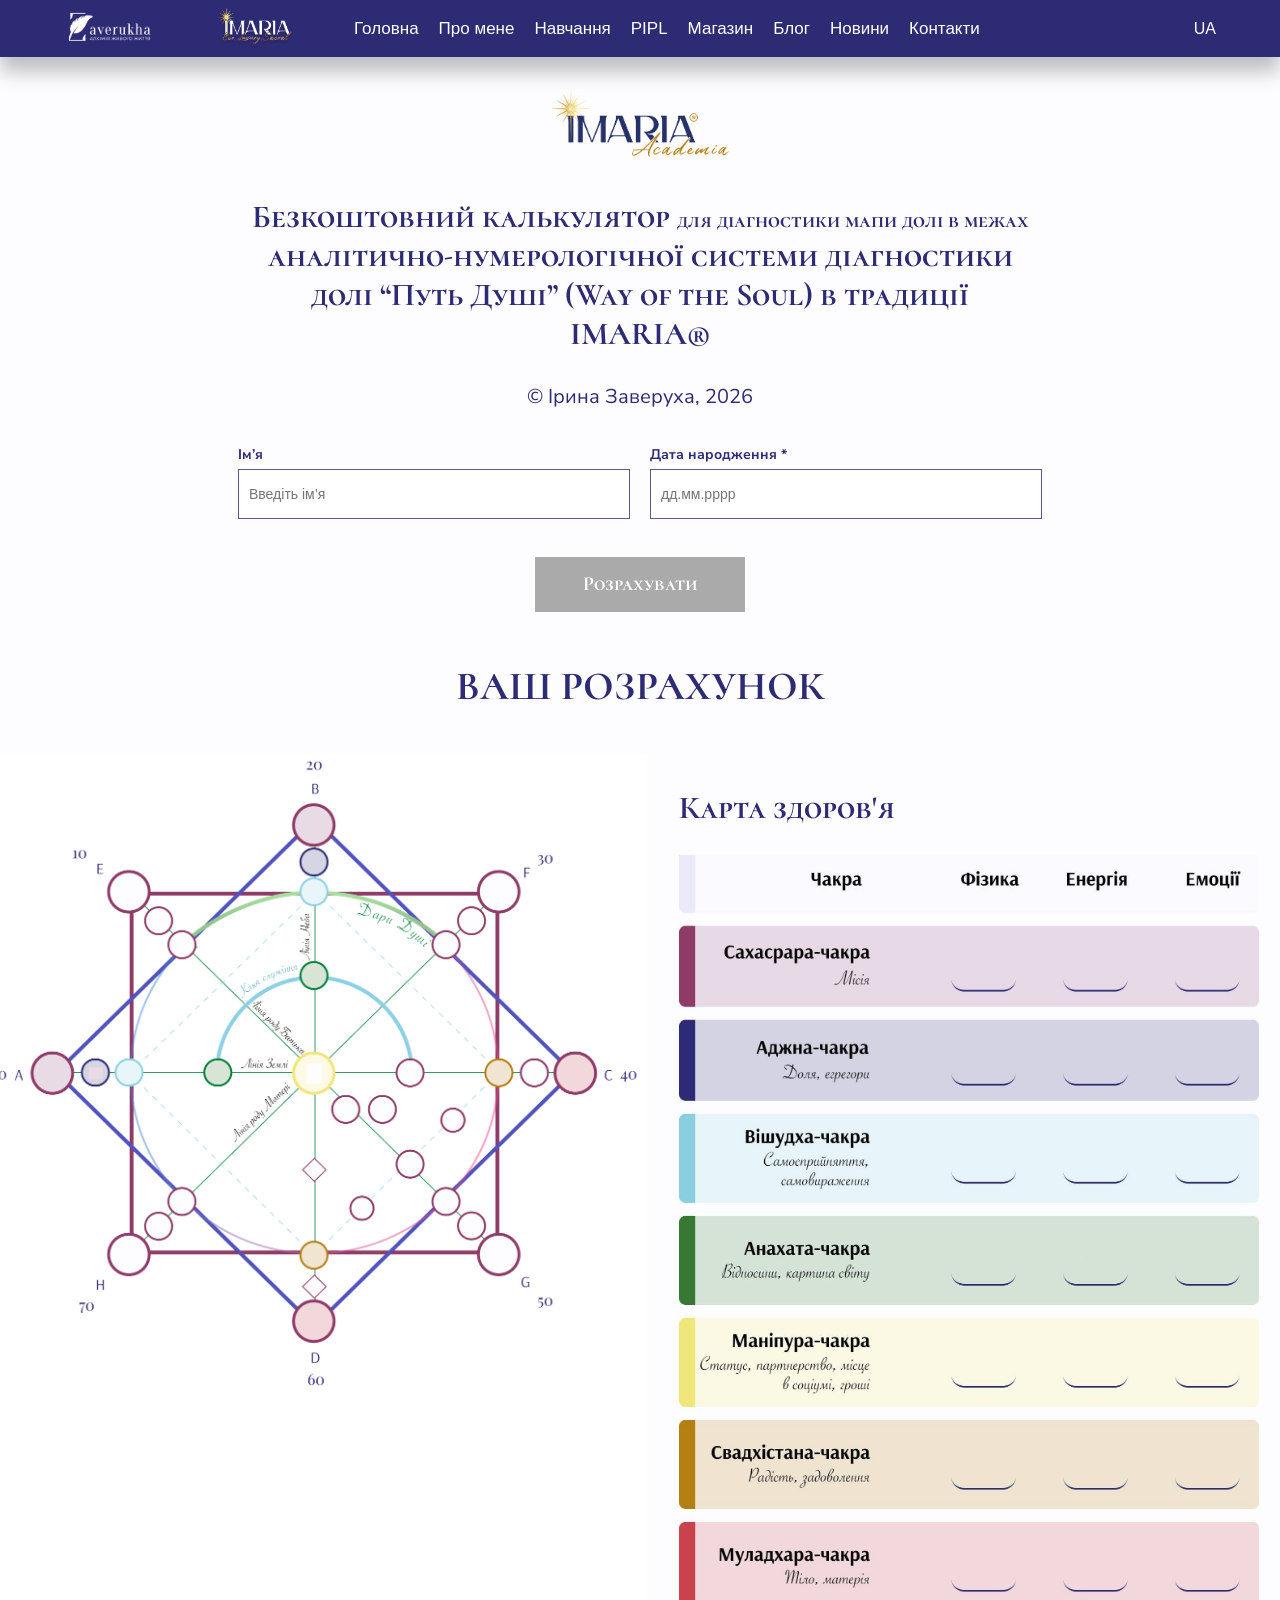
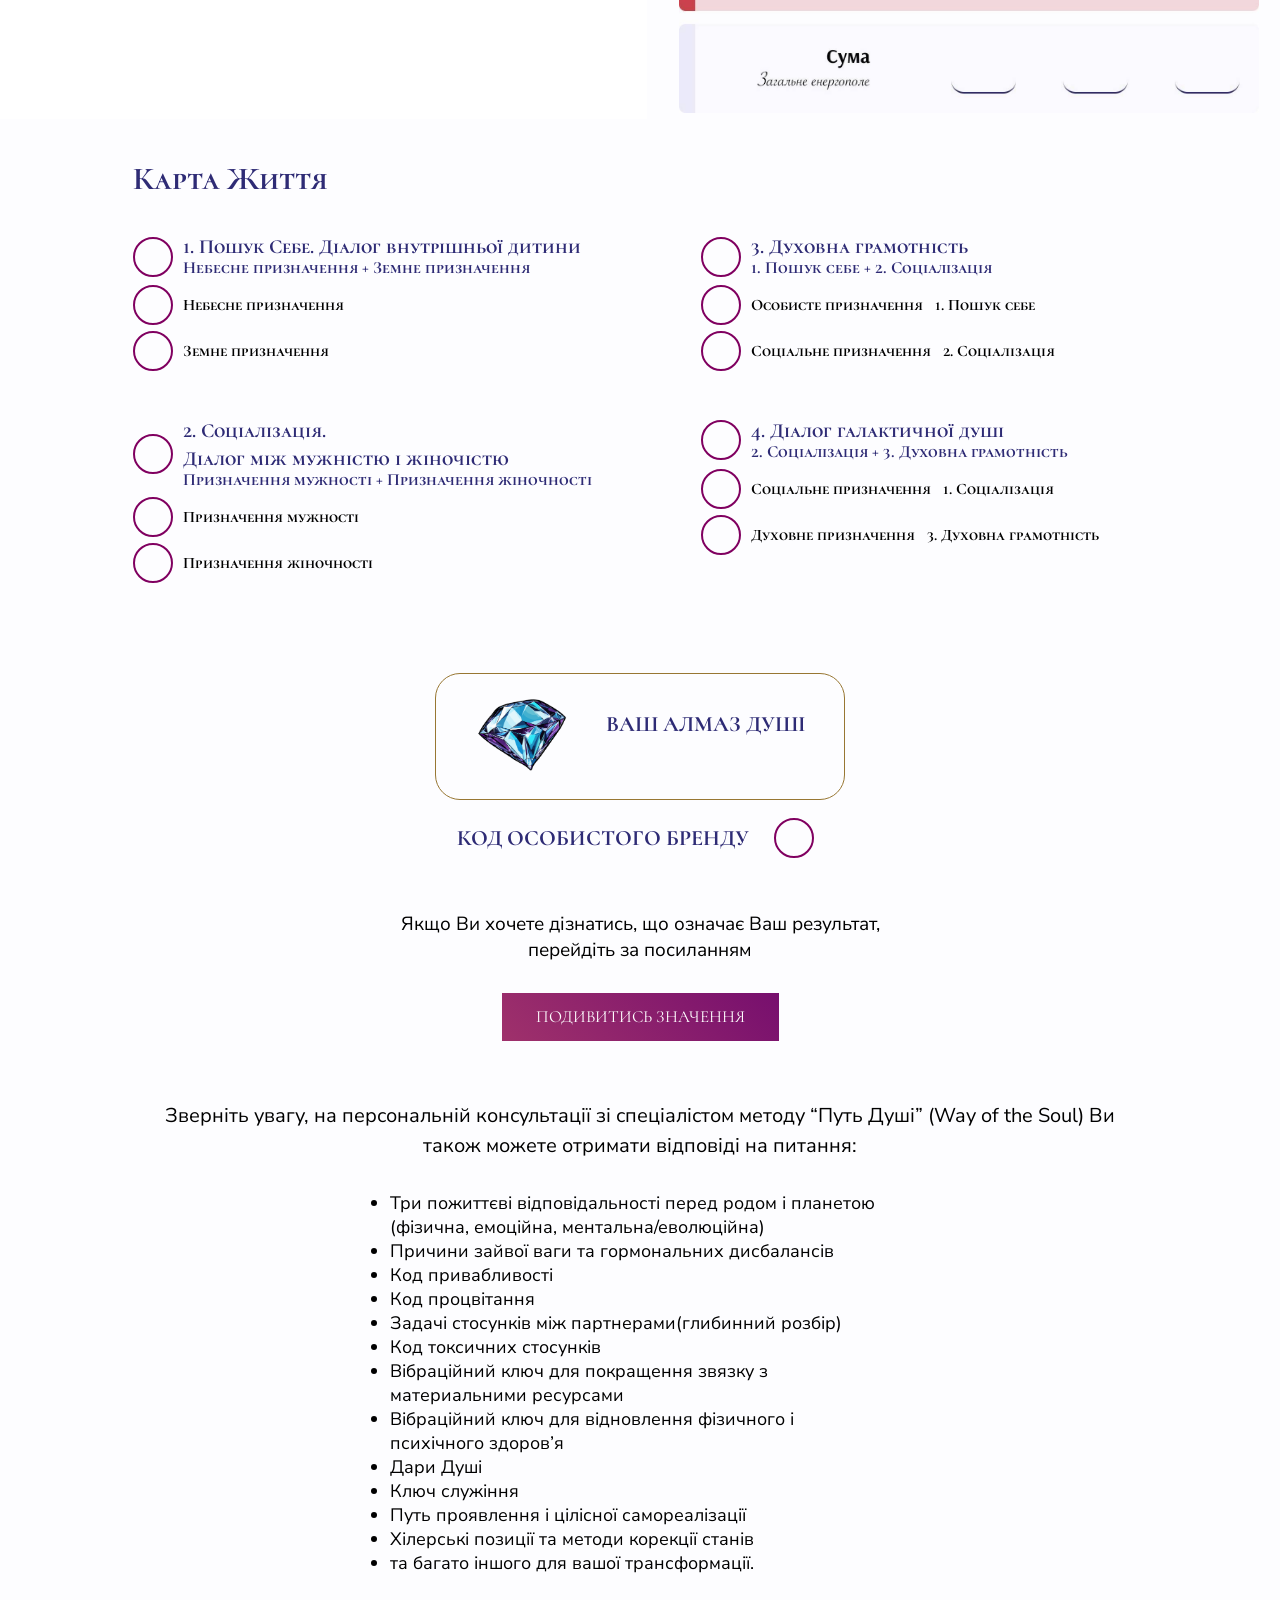
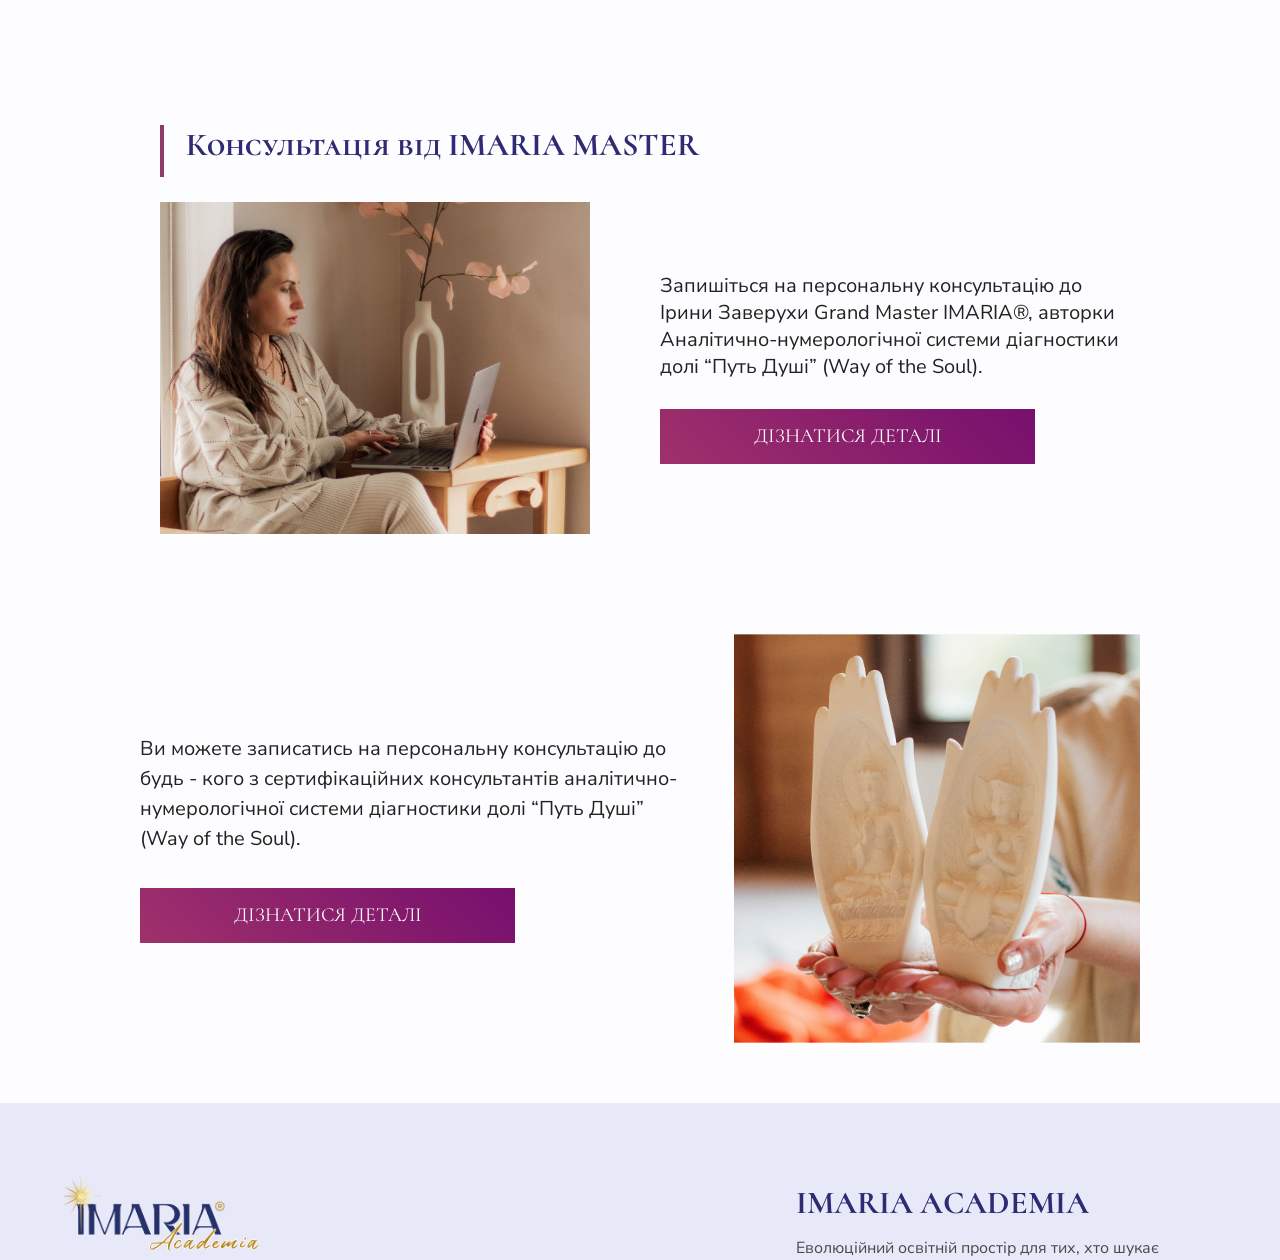
==== commit ae892c8e: "feat: fix" ====
--- a/index.html
+++ b/index.html
@@ -72,7 +72,7 @@
             <img src="./assets/img/logo3.png" alt="IMARIA logo" class="hero__logo" />
 
             <!-- <h2 class="hero__subtitle">Безкоштовний Калькулятор для</h2> -->
-            <h1 class="hero__title">Безкоштовний калькулятор для діагностики мапи долі в межах
+            <h1 class="hero__title">Безкоштовний калькулятор <span>для діагностики мапи долі в межах</span>
                 аналітично-нумерологічної системи діагностики долі “Путь Душі” (Way of the Soul)
                 в традиції IMARIA®
 
@@ -278,9 +278,20 @@
                 <div class="circle" id="brandCodeCircle"></div>
             </div>
 
+            <div class="description-result">
+                <p>
+                    Якщо Ви хочете дізнатись, що означає Ваш результат, перейдіть за посиланням
+                </p>
+                <a target="_blank" class="consultation-button"
+                    href="https://zaverukha.com/%D0%B2%D0%B0%D1%80%D1%82%D1%96%D1%81%D1%82%D1%8C-%D0%BF%D0%BE%D1%81%D0%BB%D1%83%D0%B3/">
+                    <span class="text">ПОДИВИТИСЬ ЗНАЧЕННЯ</span>
+                </a>
+            </div>
+
+
             <p class="life-map__description">
                 Зверніть увагу, на персональній консультації зі спеціалістом методу “Путь Душі” (Way of the Soul) Ви
-                також можете отримати відповіді на питання і не лише на них:
+                також можете отримати відповіді на питання:
             </p>
             <ul class="life-map__description_ul">
                 <li>Три пожиттєві відповідальності перед родом і планетою (фізична, емоційна, ментальна/еволюційна)
@@ -403,7 +414,7 @@
                     <li>Отримати рекомендації щодо подальшого розвитку у сфері духовних практик.</li>
                 </ul>  -->
                 <p class="mentors__text">
-                    Ви можете записатись на персональну консультацію до будь - кого з сертифікаційних крнсультантів
+                    Ви можете записатись на персональну консультацію до будь - кого з сертифікаційних консультантів
                     аналітично-нумерологічної системи діагностики долі “Путь Душі” (Way of the Soul).
 
                 </p>
--- a/styles/style.css
+++ b/styles/style.css
@@ -279,6 +279,14 @@
     font-size: 26px;
   }
 }
+.hero .hero__inner .hero__title span {
+  font-size: 21px;
+}
+@media (max-width: 1080px) {
+  .hero .hero__inner .hero__title span {
+    font-size: 17px;
+  }
+}
 .hero .hero__inner .hero__text {
   margin-bottom: 30px;
   line-height: 1.5;
@@ -1584,6 +1592,77 @@
   -ms-flex-negative: 0;
       flex-shrink: 0;
 }
+.life-map .description-result {
+  display: -webkit-box;
+  display: -ms-flexbox;
+  display: flex;
+  -webkit-box-orient: vertical;
+  -webkit-box-direction: normal;
+      -ms-flex-direction: column;
+          flex-direction: column;
+  -webkit-box-pack: center;
+      -ms-flex-pack: center;
+          justify-content: center;
+  -webkit-box-align: center;
+      -ms-flex-align: center;
+          align-items: center;
+  max-width: 500px;
+  margin: 35px auto 60px;
+}
+.life-map .description-result p {
+  text-align: center;
+  font-size: 19px;
+}
+.life-map .description-result a {
+  position: relative;
+  z-index: 1;
+  display: -webkit-inline-box;
+  display: -ms-inline-flexbox;
+  display: inline-flex;
+  -webkit-box-align: center;
+      -ms-flex-align: center;
+          align-items: center;
+  -webkit-box-pack: center;
+      -ms-flex-pack: center;
+          justify-content: center;
+  overflow: hidden;
+  padding: 14px 34px;
+  background: linear-gradient(45deg, #9F316B, #770f6e);
+  color: #fff;
+  text-decoration: none;
+  border-radius: 0px;
+  width: 277px;
+  height: 48px;
+  font-size: 17px;
+  font-family: "Cormorant SC", serif;
+  margin-top: 30px;
+  -webkit-transition: all 0.3s ease;
+  transition: all 0.3s ease;
+}
+.life-map .description-result a::before {
+  content: "";
+  position: absolute;
+  top: 0;
+  left: 0;
+  right: 0;
+  bottom: 0;
+  background: linear-gradient(45deg, #9F316B, #761E4C, #BB2172);
+  opacity: 0;
+  z-index: -1;
+  -webkit-transition: opacity 0.3s ease;
+  transition: opacity 0.3s ease;
+}
+.life-map .description-result a:hover {
+  color: #fff;
+}
+.life-map .description-result a:hover::before {
+  opacity: 1;
+}
+@media (max-width: 1080px) {
+  .life-map .description-result a {
+    margin-top: 15px;
+  }
+}
 .life-map__description {
   font-size: 20px;
   font-weight: 400;
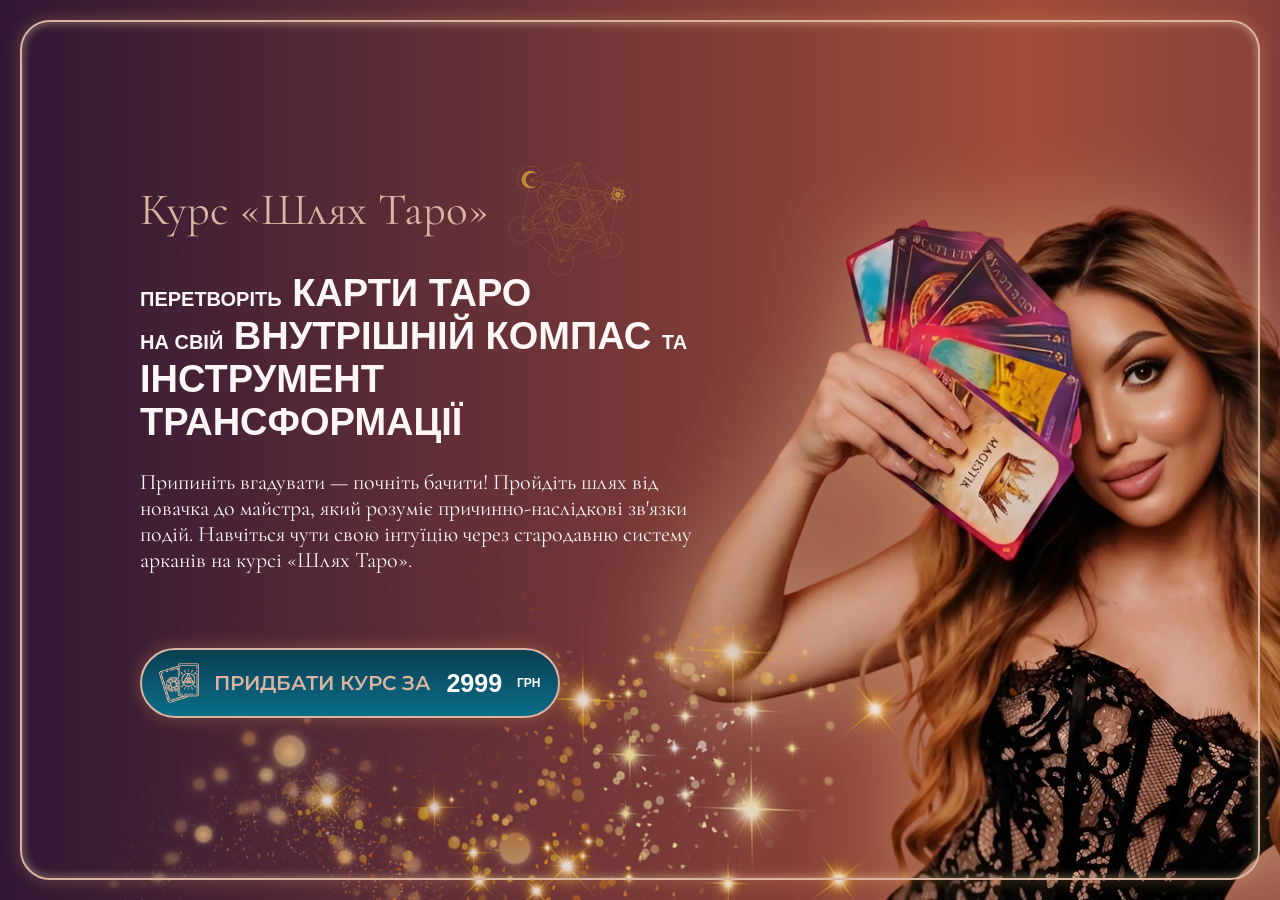
==== commit 3324968d: "feat: fix" ====
--- a/index.html
+++ b/index.html
@@ -1,495 +1,92 @@
 <!DOCTYPE html>
-<html lang="en">
+<html lang="uk">
 
 <head>
     <meta charset="UTF-8">
     <meta name="viewport" content="width=device-width, initial-scale=1.0">
-    <meta name="keywords"
-        content="Нумерологія, Матриця душі, Матриця долі, Числа життєвого шляху, Доля за датою народження, Поради нумеролога, Вплив чисел на долю, Аналіз дати народження">
-    <meta name="description"
-        content="Я — Ірина Заверуха (IMARIA MASTER). Засновниця та пульсар проєкту IMARIA® & PIPL™ — простору багатовимірного розвитку та Алхімії Живого Життя" />
-    <link rel="stylesheet" href="./styles/style.css">
-    <link rel="icon" href="favicon.png" type="image/x-icon">
+    <title>Курс «Шлях Таро» | Стань майстром</title>
     <link rel="preconnect" href="https://fonts.googleapis.com">
     <link rel="preconnect" href="https://fonts.gstatic.com" crossorigin>
     <link
-        href="https://fonts.googleapis.com/css2?family=Cormorant+SC:wght@300;400;500;600;700&family=Noto+Serif+Display:ital,wght@0,100..900;1,100..900&family=Nunito+Sans:ital,opsz,wght@0,6..12,200..1000;1,6..12,200..1000&display=swap"
+        href="https://fonts.googleapis.com/css2?family=Cinzel:wght@400..900&family=Cormorant+Garamond:ital,wght@0,300..700;1,300..700&family=Montserrat:ital,wght@0,100..900;1,100..900&display=swap"
         rel="stylesheet">
-    <title>IMARIA ACADEMIA</title>
+    <link rel="stylesheet" href="style.css">
 </head>
 
 <body>
-    <header class="header">
-        <div class="container header__inner">
-            <div class="header__logos">
-                <!-- Місце під логотипи -->
-                <img src="./assets/img/logo1.png" alt="Лого 1" class="logo logo1" />
-                <a target="_blank" href="https://zaverukha.com"><img src="./assets/img/logo2.png" alt="Лого 2"
-                        class="logo logo2" /></a>
 
+    <main class="hero-section">
+        <div class="container">
+            <div class="card-container">
+                <img class="hero_img" src="/assets/001.webp" alt="hero">
             </div>
 
-            <!-- Бургер -->
-            <div class="burger" id="burger">
-                <span></span>
-                <span></span>
-                <span></span>
-            </div>
-
-            <!-- Навігація -->
-            <nav class="nav" id="navMenu">
-                <ul class="nav__list">
-                    <li><a target="_blank" href="https://zaverukha.com">Головна</a></li>
-                    <li><a target="_blank" href="https://zaverukha.com/%D0%BF%D1%80%D0%BE-%D0%BC%D0%B5%D0%BD%D0%B5/">Про
-                            мене</a></li>
-                    <li><a target="_blank"
-                            href="https://zaverukha.com/imaria-%D0%B0%D0%BA%D0%B0%D0%B4%D0%B5%D0%BC%D1%96%D1%8F/">Навчання</a>
-                    </li>
-                    <li><a target="_blank" href="https://zaverukha.com/pipl-ua/">PIPL</a></li>
-                    <li><a target="_blank" href="https://www.instagram.com/imaria_space">Магазин</a></li>
-                    <li><a target="_blank"
-                            href="https://zaverukha.com/%D0%BC%D0%BE%D1%97-%D0%B1%D0%BB%D0%BE%D0%B3%D0%B8/">Блог</a>
-                    </li>
-                    <li><a target="_blank" href="https://zaverukha.com/%D0%BD%D0%BE%D0%B2%D0%B8%D0%BD%D0%B8/">Новини</a>
-                    </li>
-                    <li><a target="_blank"
-                            href="https://zaverukha.com/%D0%BA%D0%BE%D0%BD%D1%82%D0%B0%D0%BA%D1%82%D0%B8/">Контакти</a>
-                    </li>
-                </ul>
-            </nav>
-
-            <div class="header__lang">
-                <span>UA</span>
-            </div>
-        </div>
-    </header>
+            <div class="info">
+                <h1>Курс &laquo;Шлях Таро&raquo;</h1>
+                <h2><span class="span_h2">Перетворіть</span> карти Таро </br> <span class="span_h2">на свій</span>
+                    внутрішній компас <span class="span_h2">та</span> інструмент трансформації</h2>
+                <p>Припиніть вгадувати — почніть бачити! Пройдіть шлях від новачка до майстра, який розуміє
+                    причинно-наслідкові зв'язки подій. Навчіться чути свою інтуїцію через стародавню систему арканів на
+                    курсі «Шлях Таро».</p>
 
 
-    <!-- Hero Section -->
-    <section class="hero">
-        <div class="container hero__inner">
-            <!-- Місце під зображення -->
-            <img src="./assets/img/logo3.png" alt="IMARIA logo" class="hero__logo" />
-
-            <!-- <h2 class="hero__subtitle">Безкоштовний Калькулятор для</h2> -->
-            <h1 class="hero__title">Безкоштовний калькулятор <span>для діагностики мапи долі в межах</span>
-                аналітично-нумерологічної системи діагностики долі “Путь Душі” (Way of the Soul)
-                в традиції IMARIA®
-
-            </h1>
-
-            <h2 class="hero__subtitle2">© Ірина Заверуха, 2026</h2>
-
-            <!-- <h1 class="hero__title">Аналітично-нумерологічна система діагностики долі "Путь Душі" (Way of the Soul) в
-                традиції IMARIA</h1> -->
-
-            <!-- <p class="hero__text">
-                Досліджуйте енергетичну структуру та налаштовуйтесь на глибинні рівні сприйняття реальності.<br>
-                Введіть дані та отримаєте доступ до унікальної системи аналізу!
-            </p> -->
-
-            <form id="calcForm" class="form">
-                <div class="form__group">
-                    <!-- <input type="text" id="name" name="name" placeholder="Введіть ім’я" required /> -->
-                    <!-- <label for="name">Ім’я *</label> -->
-                    <label for="name">Ім’я</label>
-                    <input type="text" id="name" name="name" placeholder="Введіть ім’я" />
-                    <small class="error" id="nameError"></small>
-                </div>
-
-                <div class="form__group">
-                    <label for="birthdate">Дата народження *</label>
-                    <input type="text" id="birthdate" name="birthdate" placeholder="дд.мм.рррр"
-                        pattern="\d{2}\.\d{2}\.\d{4}" inputmode="numeric" required />
-
-                    <small class="error" id="dateError"></small>
-                </div>
-
-                <button type="submit" id="submitBtn" disabled>Розрахувати</button>
-            </form>
-        </div>
-    </section>
+                <button class="pay-button" onclick="buyCourse()">
+                    <img class="pay-button_img" src="/assets/icon1.png" alt="icon1">
+                    Придбати курс за <span class="pay-button_span2">2999</span><span class="pay-button_span1">грн</span>
+                </button>
 
 
 
-    <div class="main-wrapper">
-        <h2 id="main-wrapper_h2">ВАШ РОЗРАХУНОК</h2>
-
-        <div class="main-wrapper_container">
-
-            <section id="results" class="results">
-                <div class="container results_content">
-                    <div class="results_content_matrix_wrapper">
-                        <div id="resultsContent"></div>
-                        <img class="results_content_matrix" src="./assets/img/matrix.png" alt="matrix">
-
-                    </div>
-                </div>
-            </section>
-
-            <section id="health_card" class="health_card">
-                <div class="container health_card_wrapper">
-                    <h2>Карта здоров&#39;я</h2>
-                    <div id="healthCardResults">
-                        <!-- <div id="sahasrara1" class="">2</div>
-                        <div id="sahasrara2" class="">5</div>
-                        <div id="sahasrara3" class="">22</div>
-
-                        <div id="ajna1" class="">22</div>
-                        <div id="ajna2" class="">22</div>
-                        <div id="ajna3" class="">22</div>
-
-                        <div id="vishuddha1" class="">22</div>
-                        <div id="vishuddha2" class="">22</div>
-                        <div id="vishuddha3" class="">22</div>
-
-                        <div id="anahata1" class="">22</div>
-                        <div id="anahata2" class="">22</div>
-                        <div id="anahata3" class="">22</div>
-
-                        <div id="manipur1" class="">22</div>
-                        <div id="manipur2" class="">22</div>
-                        <div id="manipur3" class="">22</div>
-
-                        <div id="svadhisthana1" class="">22</div>
-                        <div id="svadhisthana2" class="">22</div>
-                        <div id="svadhisthana3" class="">22</div>
-
-                        <div id="muladhara1" class="">22</div>
-                        <div id="muladhara2" class="">22</div>
-                        <div id="muladhara3" class="">22</div>
-
-                        <div id="sum1" class="">22</div>
-                        <div id="sum2" class="">22</div>
-                        <div id="sum3" class="">22</div> -->
-                    </div>
-                    <!-- <img src="./assets/img/health.png" class="health_card_wrapper_img" alt="health_card"> -->
-                    <picture>
-                        <!-- Якщо екран до 1080px -->
-                        <source srcset="./assets/img/health-mob.jpg" media="(max-width: 1080px)">
-                        <!-- За замовчуванням -->
-                        <img src="./assets/img/health.png" alt="health_card" class="health_card_wrapper_img">
-                    </picture>
-                </div>
-            </section>
-        </div>
-    </div>
-
-
-
-
-    <section class="life-map">
-        <div class="container life-map_wrapper">
-            <h2 class="life-map__title">Карта Життя</h2>
-
-            <div class="life-map__grid" id="lifeMapGrid">
-                <!-- Блок 1 -->
-                <div class="life-map__block">
-                    <div class="life-map__header">
-                        <span class="life-map__circle" id="circle3"></span>
-                        <p>1. Пошук Себе. Діалог внутрішньої дитини </br>
-                            <span>Небесне призначення + Земне призначення</span>
-                        </p>
-                    </div>
-                    <div class="block-list">
-                        <ul class="life-map__list">
-                            <li><span class="life-map__circle" id="circle1"></span> Небесне призначення</li>
-                            <li><span class="life-map__circle" id="circle2"></span> Земне призначення</li>
-                        </ul>
-                    </div>
-
-                </div>
-
-                <!-- Блок 2 -->
-                <div class="life-map__block">
-                    <div class="life-map__header">
-                        <span class="life-map__circle" id="circle6"></span>
-                        <p>2. Соціалізація. </br> Діалог між мужністю і жіночістю </br>
-                            <span>Призначення мужності + Призначення жіночності</span>
-                        </p>
-                    </div>
-                    <div class="block-list">
-                        <ul class="life-map__list">
-                            <li><span class="life-map__circle" id="circle4"></span> Призначення мужності</li>
-                            <li><span class="life-map__circle" id="circle5"></span> Призначення жіночності</li>
-                        </ul>
-                    </div>
-                </div>
-
-                <!-- Блок 3 -->
-                <div class="life-map__block">
-                    <div class="life-map__header">
-                        <span class="life-map__circle" id="circle9"></span>
-                        <p>3. Духовна грамотність </br>
-                            <span>1. Пошук себе + 2. Соціалізація</span>
-                        </p>
-                    </div>
-
-                    <div class="block-list">
-                        <ul class="life-map__list">
-                            <ul class="life-map__list">
-                                <li><span class="life-map__circle" id="circle7"></span> Особисте призначення
-                                    &nbsp;&nbsp;1. Пошук себе</li>
-                                <li><span class="life-map__circle" id="circle8"></span> Соціальне призначення
-                                    &nbsp;&nbsp;2. Соціалізація</li>
-                            </ul>
-                        </ul>
-                    </div>
-                </div>
-
-
-                <!-- Блок 4 -->
-                <div class="life-map__block">
-                    <div class="life-map__header">
-                        <span class="life-map__circle" id="circle12"></span>
-                        <p>4. Діалог галактичної душі </br>
-                            <span>2. Соціалізація + 3. Духовна грамотність</span>
-                        </p>
-                    </div>
-
-                    <div class="block-list">
-                        <ul class="life-map__list">
-                            <ul class="life-map__list">
-                                <li><span class="life-map__circle" id="circle10"></span> Соціальне призначення
-                                    &nbsp;&nbsp;1. Соціалізація</li>
-                                <li><span class="life-map__circle" id="circle11"></span> Духовне призначення
-                                    &nbsp;&nbsp;3. Духовна грамотність</li>
-                            </ul>
-                        </ul>
-                    </div>
-
-
-                </div>
-            </div>
-
-            <!-- Алмаз душі -->
-            <div class="life-map__diamond">
-                <div class="life-map__diamond_col1">
-                    <img src="/assets/img/diamond.png" alt="diamond">
-                </div>
-                <div class="life-map__diamond_col2">
-                    <h3>ВАШ АЛМАЗ ДУШІ</h3>
-                    <span id="diamondSoul"></span>
-                </div>
-            </div>
-
-            <div class="brand-code">
-                <h3>КОД ОСОБИСТОГО БРЕНДУ</h3>
-                <div class="circle" id="brandCodeCircle"></div>
-            </div>
-
-            <div class="description-result">
-                <p>
-                    Якщо Ви хочете дізнатись, що означає Ваш результат, перейдіть за посиланням
-                </p>
-                <a target="_blank" class="consultation-button"
-                    href="https://zaverukha.com/%D0%B2%D0%B0%D1%80%D1%82%D1%96%D1%81%D1%82%D1%8C-%D0%BF%D0%BE%D1%81%D0%BB%D1%83%D0%B3/">
-                    <span class="text">ПОДИВИТИСЬ ЗНАЧЕННЯ</span>
-                </a>
+                <img id="icon01" src="/assets/icons/03.png" alt="icon01">
+                <img id="icon02" src="/assets/icons/02.png" alt="icon02">
+                <!-- <img id="icon03" src="/assets/icons/05.png" alt="icon03"> -->
             </div>
 
 
-            <p class="life-map__description">
-                Зверніть увагу, на персональній консультації зі спеціалістом методу “Путь Душі” (Way of the Soul) Ви
-                також можете отримати відповіді на питання:
-            </p>
-            <ul class="life-map__description_ul">
-                <li>Три пожиттєві відповідальності перед родом і планетою (фізична, емоційна, ментальна/еволюційна)
-                </li>
-                <li>Причини зайвої ваги та гормональних дисбалансів
-                </li>
-                <li>Код привабливості
-                </li>
-                <li>Код процвітання</li>
-                <li>Задачі стосунків між партнерами(глибинний розбір)</li>
-                <li>Код токсичних стосунків</li>
-                <li>Вібраційний ключ для покращення звязку з материальними ресурсами
-                </li>
-                <li>Вібраційний ключ для відновлення фізичного і психічного здоров’я
-                </li>
-                <li>Дари Душі </li>
-                <li>Ключ служіння</li>
-                <li>Путь проявлення і цілісної самореалізації</li>
-                <li>Хілерські позиції та методи корекції станів</li>
-                <li>та багато іншого для вашої трансформації.</li>
-            </ul>
+        </div>
+    </main>
 
 
-            <!-- Опис -->
-            <!-- <p class="life-map__description">
-                Зверніться до сертифікованого професіонала – IMARIA MASTER або ментора Академії для глибокого аналізу
-                вашого життєвого шляху за системою «Путь Душі». Ви дізнаєтесь свій код особистого бренду, три пожиттєві
-                відповідальності перед Планетою, своє призначення в стосунках, ключові задачі та ваші успішні види
-                самореалізації в новому часі. Крім того, зможете опрацювати будь-які запити та знайти гармонійні рішення
-                для свого життя.
-            </p> -->
-        </div>
-    </section>
+    <script>
+        async function buyCourse() {
+            try {
+                const res = await fetch(
+                    "https://createpayment-dwtlhl22ra-uc.a.run.app",
+                    {
+                        method: "POST",
+                        headers: { "Content-Type": "application/json" },
+                    }
+                );
 
+                const data = await res.json();
 
-    <section id="consultation-section">
+                if (!data.checkoutUrl) {
+                    alert("Помилка створення платежу");
+                    return;
+                }
 
-        <!-- <div class="consultation-1 container">
-            <h2 class="consultation-1_h2">Консультація від IMARIA MASTER</h2>
-            <div class="consultation-1_p">
-                <p>За аналітично-нумерологічною системою «ПУТЬ ДУШІ» ви дізнаєтесь свій код особистого
-                    бренду, три пожиттєві відповідальності перед Планетою, своє призначення в стосунках,
-                    ключові задачі та ваші успішні види самореалізації в новому часі.
-                </p>
-                <p>
-                    Зрозумієте, як розкрити свій потенціал та як використовувати отриману інформацію для
-                    особистого та духовного розвитку. Крім того, зможете опрацювати будь-які запити та знайти
-                    гармонійні рішення для свого життя.
-                </p>
-                <p>
-                    Для глибокого аналізу вашого життєвого шляху за системою «Путь Душі» зверніться до
-                    сертифікованого професіонала – IMARIA MASTER або ментора Академії.
-                </p>
+                const form = document.createElement("form");
+                form.method = "POST";
+                form.action = data.checkoutUrl;
 
-            </div>
-        </div> -->
+                for (const key in data.paymentData) {
+                    const input = document.createElement("input");
+                    input.type = "hidden";
+                    input.name = key;
+                    input.value = Array.isArray(data.paymentData[key])
+                        ? data.paymentData[key].join(";")
+                        : data.paymentData[key];
+                    form.appendChild(input);
+                }
 
-        <!-- <div class="consultation-1 container">
-            <p>Залишились питання або помітили помилку? </br>
-                Напишіть, будь ласка, до команди турботи.
-            </p>
-            <a target="_blank" href="https://t.me/pipl_platform_bot?start=support">Команда турботи</a>
-        </div> -->
-
-
-        <div class="consultation-2">
-            <h2 class="consultation-title">Консультація від IMARIA MASTER</h2>
-
-            <div class="consultation-2_content-and-photo">
-                <div class="consultation-photo">
-                    <img src="./assets/img/p1.jpg" alt="Консультація">
-                </div>
-
-
-                <div class="consultation_content">
-                    <!-- <p class="consultation-description">
-                        Щоб по-справжньому розкрити свій потенціал та зрозуміти, як використовувати отриману інформацію
-                        для
-                        особистого та духовного розвитку, запишіться на консультацію.
-                    </p> -->
-
-                    <!-- <p class="consultation-subtitle">
-                        <strong>Консультація від IMARIA MASTER – Ірини Заверухи</strong> 
-                    </p> -->
-                    <p class="consultation-subtitle2">
-                        Запишіться на персональну консультацію до Ірини Заверухи Grand Master IMARIA®, авторки
-                        Аналітично-нумерологічної системи діагностики долі “Путь Душі” (Way of the Soul).
-
-                    </p>
-
-                    <!-- <ul class="consultation-list">
-                        <li>Розшифрувати енергетичний код вашої душі та знайти шлях до вищої свідомості.</li>
-                        <li>Визначити ключові кармічні задачі та духовні уроки вашого втілення.</li>
-                        <li>Отримати персональні рекомендації щодо активації енергій та ключів.</li>
-                        <li>Виробити унікальну стратегію розвитку ваших здібностей у сфері хілінгу.</li>
-                    </ul> -->
-
-                    <a target="_blank" class="consultation-button"
-                        href="https://zaverukha.com/%D0%B2%D0%B0%D1%80%D1%82%D1%96%D1%81%D1%82%D1%8C-%D0%BF%D0%BE%D1%81%D0%BB%D1%83%D0%B3/">
-                        <span class="text">ДІЗНАТИСЯ ДЕТАЛІ</span>
-                    </a>
-                </div>
-            </div>
-        </div>
-
-
-    </section>
-
-
-    <section class="mentors">
-        <div class="container">
-            <div class="mentors__content">
-                <!-- <h2 class="mentors__title">Консультація від менторів Академії</h2> -->
-                <!-- <p class="mentors__text"> Наставники Академії – це досвідчені хілери та духовні провідники, які
-                    допоможуть вам глибше зрозуміти свою Матрицю та застосувати її знання у житті. Консультація з
-                    ментором допоможе: </p>
-                <ul class="mentors__list">
-                    <li>Гармонізувати власну енергетику та налаштуватися на високі вібрації.</li>
-                    <li>Оволодіти методи роботи зі своїм енергетичним полем.</li>
-                    <li>Отримати рекомендації щодо подальшого розвитку у сфері духовних практик.</li>
-                </ul>  -->
-                <p class="mentors__text">
-                    Ви можете записатись на персональну консультацію до будь - кого з сертифікаційних консультантів
-                    аналітично-нумерологічної системи діагностики долі “Путь Душі” (Way of the Soul).
-
-                </p>
-                <a target="_blank" class="mentors__btn"
-                    href="https://pipl.net.ua/imaria-academia-certified-masters">ДІЗНАТИСЯ ДЕТАЛІ</a>
-            </div>
-            <div class="mentors__photos">
-                <div class="mentors__photo"><img src="./assets/img/m5.png" alt="mentor"></div>
-            </div>
-        </div>
-    </section>
-
-
-
-    <footer class="footer">
-        <div class="footer__bg">
-            <div class="container">
-
-                <div class="footer__left">
-                    <div class="footer__logo">
-                        <img src="./assets/img/logo3.png" alt="IMARIA">
-                    </div>
-                    <div class="footer__text">
-                        <div class="phone">
-                            +38 (093) 369 30 14
-                        </div>
-                        <div class="email">
-                            zaverukha.com@gmail.com
-                        </div>
-                        <a target="_blank" href="https://t.me/pipl_platform_bot?start=support">КОМАНДА ТУРБОТИ</a>
-
-                    </div>
-                </div>
-
-                <div class="footer__right">
-                    <h2>IMARIA ACADEMIA</h2>
-                    <p>Еволюційний освітній простір для тих, хто шукає фундаментальні сакральні знання, глибинні
-                        практики живого життя, а також методи енерго-інформаційного (вібраційного) хілінгу.</p>
-
-                    <a class="footer__right_btn" target="_blank" href="https://pipl.net.ua/imaria_academia">ДІЗНАТИСЯ
-                        БІЛЬШЕ</a>
-
-                    <div class="socials">
-                        <a target="_blank" href="https://t.me/ZaverukhaIrina"><img src="./assets/img/icons/21.png"></a>
-                        <a target="_blank" href="https://www.facebook.com/zaverukhairyna"><img
-                                src="./assets/img/icons/23.png"></a>
-                        <a target="_blank" href="https://www.instagram.com/zaverukhairyna"><img
-                                src="./assets/img/icons/22.png"></a>
-                        <a target="_blank" href="https://www.youtube.com/channel/UCz9oI1MnVkUTH_MCchtZDuA"><img
-                                src="./assets/img/icons/24.png"></a>
-                    </div>
-                </div>
-
-
-            </div>
-            <div class="container footer-container2">
-                <div class="left">©2017-2026 Заверуха Ірина. All Rights Reserved.</div>
-                <div class="right">
-                    <a target="_blank"
-                        href="https://zaverukha.com/%d0%bf%d0%be%d0%bb%d1%96%d1%82%d0%b8%d0%ba%d0%b0-%d0%ba%d0%be%d0%bd%d1%84%d1%96%d0%b4%d0%b5%d0%bd%d1%86%d1%96%d0%b9%d0%bd%d0%be%d1%81%d1%82%d1%96/">Політика
-                        конфіденційності</a>
-                    <a target="_blank"
-                        href="https://zaverukha.com/%d0%b4%d0%be%d0%b3%d0%be%d0%b2%d1%96%d1%80-%d0%bd%d0%b0%d0%b4%d0%b0%d0%bd%d0%bd%d1%8f-%d0%bf%d0%be%d1%81%d0%bb%d1%83%d0%b3/">Довір
-                        публічної оферти</a>
-                </div>
-            </div>
-        </div>
-    </footer>
-
-
-
-
-
-    <script src="./js/index.js"></script>
-
+                document.body.appendChild(form);
+                form.submit();
+            } catch (e) {
+                console.error(e);
+                alert("Помилка з'єднання з сервером");
+            }
+        }
+    </script>
 </body>
 
 </html>
--- a/style.css
+++ b/style.css
@@ -0,0 +1,346 @@
+* {
+    margin: 0;
+    padding: 0;
+    box-sizing: border-box;
+    font-family: 'Inter', sans-serif;
+}
+
+body {
+    min-height: 100vh;
+    overflow: hidden;
+}
+
+.hero-section {
+    position: relative;
+    width: 100%;
+    min-height: 100vh;
+    display: flex;
+    align-items: center;
+    padding: 20px;
+    background: linear-gradient(90deg, #2f1734 0%, #a24d39 80%, #86403b 100%);
+    overflow: hidden;
+}
+
+
+/* .container {
+    position: relative;
+    width: 100%;
+    max-width: 1400px;
+    margin: 0 auto;
+} */
+
+.card-container::before {
+    content: "";
+    position: absolute;
+    z-index: 999;
+    top: 20px;
+    left: 20px;
+    right: 20px;
+    bottom: 20px;
+    border-radius: 30px;
+    pointer-events: none;
+    content: "";
+    position: absolute;
+    top: 20px;
+    left: 20px;
+    right: 20px;
+    bottom: 20px;
+    border: 2px solid #dbb3a1;
+    box-shadow:
+        /* М'яке зовнішнє сяйво (трохи тепліше) */
+        0 0 15px 2px rgba(255, 180, 100, 0.212),
+        /* Інтенсивніше внутрішнє сяйво */
+        inset 0 0 10px 1px rgba(255, 230, 170, 0.4);
+    /* 3. Опціонально: додає м'якості самій лінії */
+    /* filter: blur(0.5px); */
+}
+
+.hero_img {
+    position: absolute;
+    width: 900px;
+    bottom: 0px;
+    left: 970px;
+    filter: drop-shadow(0px 7px 50px rgba(255, 230, 170, 0.4));
+}
+
+.info {
+    /* border: 1px solid white; */
+    display: flex;
+    flex-direction: column;
+    margin-left: 120px;
+    width: 45%;
+    color: #fef6f7;
+}
+
+
+h1 {
+    font-family: "Cormorant Garamond", serif;
+    font-size: 55px;
+    font-weight: normal;
+    margin-bottom: 35px;
+    color: #dbb3a1;
+
+    /* background: linear-gradient(to right,
+            #fef6f7 0%,
+            #dbb3a1 50%,
+            #fef6f7 100%);
+    background-size: 200% auto;
+    -webkit-background-clip: text;
+    background-clip: text;
+    -webkit-text-fill-color: transparent;
+    animation: colorFlow 4s linear infinite; */
+}
+
+
+/* @keyframes colorFlow {
+    0% {
+        background-position: 0% center;
+    }
+
+    100% {
+        background-position: 200% center;
+    }
+} */
+
+h2 {
+    text-transform: uppercase;
+    font-size: 50px;
+    margin-bottom: 25px;
+}
+
+.span_h2 {
+    font-size: 35px;
+}
+
+p {
+    font-family: "Cormorant Garamond", serif;
+    font-size: 25px;
+    margin-bottom: 75px;
+}
+
+
+.pay-button {
+    display: flex;
+    flex-direction: row;
+    justify-content: center;
+    align-items: center;
+    gap: 15px;
+    width: 420px;
+    height: 70px;
+    background: linear-gradient(0deg, #0b6e88 0%, #093e52 100%);
+    border-radius: 45px;
+    border: 2px solid #dbb3a1;
+    box-shadow:
+        /* М'яке зовнішнє сяйво (трохи тепліше) */
+        0 0 15px 2px rgba(255, 180, 100, 0.212);
+    /* Інтенсивніше внутрішнє сяйво */
+    /* inset 0 0 10px 1px rgba(255, 230, 170, 0.4); */
+    /* 3. Опціонально: додає м'якості самій лінії */
+    /* filter: blur(0.5px); */
+    color: #dbb3a1;
+    font-size: 20px;
+    text-transform: uppercase;
+    font-weight: 600;
+    font-family: "Montserrat", serif;
+    transition-duration: 0.4s;
+    z-index: 999;
+}
+
+.pay-button:hover {
+    cursor: pointer;
+    box-shadow:
+        0px 0px 20px 1px rgba(255, 180, 100, 0.438),
+        inset 0 0 10px 1px rgba(255, 230, 170, 0.199);
+
+}
+
+.pay-button_span1 {
+    font-size: 12px;
+    margin: 0;
+    padding: 0;
+    color: white;
+}
+
+.pay-button_span2 {
+    font-size: 25px;
+    margin: 0;
+    padding: 0;
+    color: white;
+}
+
+.pay-button_img {
+    width: 40px;
+}
+
+#icon01 {
+    position: absolute;
+    width: 120px;
+    top: 17%;
+    left: 35%;
+    transform: rotate(10deg);
+}
+
+#icon02 {
+    position: absolute;
+    width: 850px;
+    top: 38%;
+    left: 10%;
+    transform: rotate(45deg);
+    z-index: 1;
+    opacity: 0.8;
+}
+
+
+
+@media (max-width: 1650px) {
+    .hero_img {
+        width: 750px;
+        left: 52%;
+    }
+
+    h1 {
+        font-size: 45px;
+    }
+
+    h2 {
+        font-size: 38px;
+    }
+
+    .span_h2 {
+        font-size: 20px;
+    }
+
+    p {
+        font-size: 22px;
+    }
+
+    #icon01 {
+        width: 115px;
+        top: 17%;
+        left: 40%;
+    }
+
+    #icon02 {
+        width: 750px;
+        top: 40%;
+    }
+}
+
+@media (max-width: 1200px) {
+
+    #icon01 {
+        width: 115px;
+        top: 17%;
+        left: 45%;
+    }
+
+    #icon02 {
+        width: 650px;
+        top: 51%;
+    }
+}
+
+@media (max-width: 769px) {
+
+    body {
+        overflow-y: auto;
+    }
+
+
+    .hero-section {
+        flex-direction: column;
+        /* align-items: center; */
+        padding: 20px;
+        background: linear-gradient(90deg, #2f1734 0%, #a24d39 80%, #86403b 100%);
+        /* overflow: hidden; */
+        height: 800px;
+    }
+
+    .card-container::before {
+        top: 10px;
+        left: 10px;
+        right: 10px;
+        bottom: 10px;
+        border: 2px solid #dbb3a1;
+    }
+
+
+
+    .hero_img {
+        width: 350px;
+        /* top: 15%; */
+        top: 115px;
+        left: 0%;
+        left: calc((100% - 380px)/2);
+    }
+
+    h1 {
+        font-size: 35px;
+        position: absolute;
+        top: 8%;
+    }
+
+    h2 {
+        font-size: 19px;
+        position: absolute;
+        /* top: 65%; */
+        top: 530px;
+        margin-bottom: 0px;
+        width: 330px;
+        text-align: center;
+    }
+
+    .span_h2 {
+        font-size: 13px;
+    }
+
+    p {
+        font-size: 18.5px;
+        position: absolute;
+        /* top: 75%; */
+        top: 620px;
+
+        width: 330px;
+        text-align: center;
+    }
+
+    .info {
+        justify-content: center;
+        align-items: center;
+        margin-left: 0px;
+        width: 100%;
+    }
+
+    .pay-button {
+        position: absolute;
+        /* top: 53.5%; */
+        top: 435px;
+        width: 320px;
+        gap: 10px;
+        height: 70px;
+        font-size: 14px;
+    }
+
+    .pay-button_span1 {
+        font-size: 10px;
+    }
+
+    .pay-button_span2 {
+        font-size: 18px;
+    }
+
+    .pay-button_img {
+        width: 35px;
+    }
+
+    #icon01 {
+        width: 90px;
+        top: 11%;
+        left: 5%;
+    }
+
+    #icon02 {
+        width: 400px;
+        top: 71%;
+    }
+}
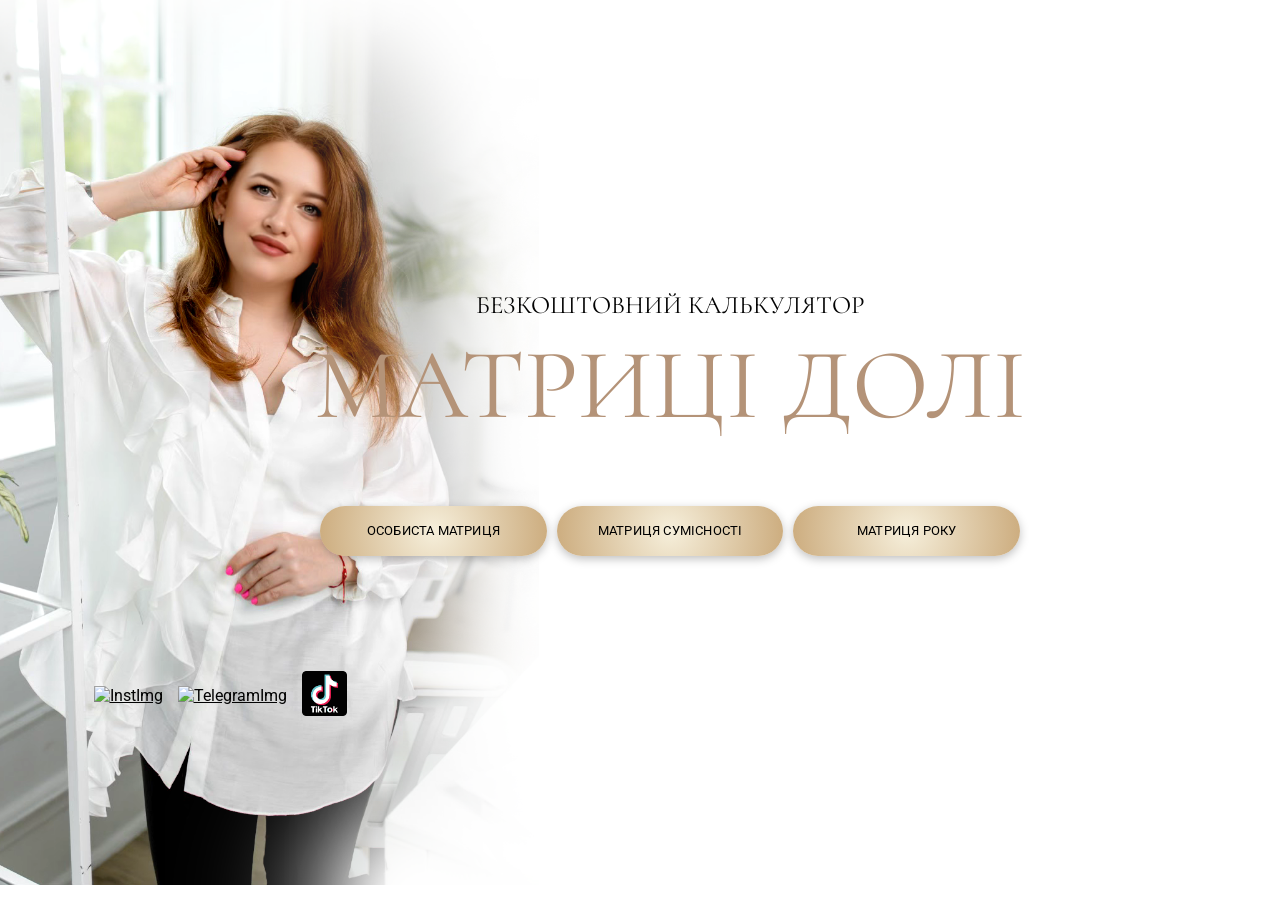
==== commit 8e4aaa28: "feat: fix" ====
--- a/index.html
+++ b/index.html
@@ -1,92 +1 @@
-<!DOCTYPE html>
-<html lang="uk">
-
-<head>
-    <meta charset="UTF-8">
-    <meta name="viewport" content="width=device-width, initial-scale=1.0">
-    <title>Курс «Шлях Таро» | Стань майстром</title>
-    <link rel="preconnect" href="https://fonts.googleapis.com">
-    <link rel="preconnect" href="https://fonts.gstatic.com" crossorigin>
-    <link
-        href="https://fonts.googleapis.com/css2?family=Cinzel:wght@400..900&family=Cormorant+Garamond:ital,wght@0,300..700;1,300..700&family=Montserrat:ital,wght@0,100..900;1,100..900&display=swap"
-        rel="stylesheet">
-    <link rel="stylesheet" href="style.css">
-</head>
-
-<body>
-
-    <main class="hero-section">
-        <div class="container">
-            <div class="card-container">
-                <img class="hero_img" src="/assets/001.webp" alt="hero">
-            </div>
-
-            <div class="info">
-                <h1>Курс &laquo;Шлях Таро&raquo;</h1>
-                <h2><span class="span_h2">Перетворіть</span> карти Таро </br> <span class="span_h2">на свій</span>
-                    внутрішній компас <span class="span_h2">та</span> інструмент трансформації</h2>
-                <p>Припиніть вгадувати — почніть бачити! Пройдіть шлях від новачка до майстра, який розуміє
-                    причинно-наслідкові зв'язки подій. Навчіться чути свою інтуїцію через стародавню систему арканів на
-                    курсі «Шлях Таро».</p>
-
-
-                <button class="pay-button" onclick="buyCourse()">
-                    <img class="pay-button_img" src="/assets/icon1.png" alt="icon1">
-                    Придбати курс за <span class="pay-button_span2">2999</span><span class="pay-button_span1">грн</span>
-                </button>
-
-
-
-                <img id="icon01" src="/assets/icons/03.png" alt="icon01">
-                <img id="icon02" src="/assets/icons/02.png" alt="icon02">
-                <!-- <img id="icon03" src="/assets/icons/05.png" alt="icon03"> -->
-            </div>
-
-
-        </div>
-    </main>
-
-
-    <script>
-        async function buyCourse() {
-            try {
-                const res = await fetch(
-                    "https://createpayment-dwtlhl22ra-uc.a.run.app",
-                    {
-                        method: "POST",
-                        headers: { "Content-Type": "application/json" },
-                    }
-                );
-
-                const data = await res.json();
-
-                if (!data.checkoutUrl) {
-                    alert("Помилка створення платежу");
-                    return;
-                }
-
-                const form = document.createElement("form");
-                form.method = "POST";
-                form.action = data.checkoutUrl;
-
-                for (const key in data.paymentData) {
-                    const input = document.createElement("input");
-                    input.type = "hidden";
-                    input.name = key;
-                    input.value = Array.isArray(data.paymentData[key])
-                        ? data.paymentData[key].join(";")
-                        : data.paymentData[key];
-                    form.appendChild(input);
-                }
-
-                document.body.appendChild(form);
-                form.submit();
-            } catch (e) {
-                console.error(e);
-                alert("Помилка з'єднання з сервером");
-            }
-        }
-    </script>
-</body>
-
-</html>+<!doctype html><html lang="en"><head><meta charset="utf-8"/><link rel="icon" href="/favicon.ico"/><meta name="viewport" content="width=device-width,initial-scale=1"/><meta name="theme-color" content="#000000"/><meta name="description" content="Daria Tiutiunnyk. Безкоштовний калькулятор матриці долі з детальним розшифруванням. Розрахувати сумісність з партнером онлайн."/><meta name="keywords" content="Нумерологія, Матриця душі, Матриця долі, Числа життєвого шляху, Доля за датою народження, Поради нумеролога, Вплив чисел на долю, Аналіз дати народження"><link rel="apple-touch-icon" href="/logo192.png"/><link rel="manifest" href="/manifest.json"/><title>Daria Tiutiunnyk</title><script defer="defer" src="/static/js/main.20474bee.js"></script><link href="/static/css/main.2fae2c8b.css" rel="stylesheet"></head><body><div id="root"></div></body></html>
--- a/static/css/main.2fae2c8b.css
+++ b/static/css/main.2fae2c8b.css
@@ -0,0 +1,2 @@
+@import url(https://fonts.googleapis.com/css2?family=Cormorant:wght@300&display=swap);@import url(https://fonts.googleapis.com/css2?family=Playfair+Display:ital,wght@0,400;1,700&family=Roboto:wght@300;400&display=swap);*{color:#030303;font-family:Roboto,sans-serif;letter-spacing:0;margin:0;padding:0}.container{margin:0 auto;padding:0 5px}.main__wrapper{align-items:center;background:#fff;display:flex;flex-direction:column;justify-content:flex-start;min-height:100vh;overflow-x:hidden;padding:0 20px;position:relative}table{border-collapse:collapse;border-radius:10px;font-size:17px;letter-spacing:0;overflow:hidden}tr{width:100%}td,th{border:1px solid transparent;color:#fff;font-family:Playfair Display,serif;height:60px;letter-spacing:0;text-align:center}.th_table{font-size:17px;font-weight:400}td span{color:#fff;font-family:Playfair Display,serif}.th_footer,.th_header{background:#c6c8d4;font-size:17px;font-weight:400}.th_footer .td_number,.th_header .td_number{background:#c6c8d4}.th_footer{font-weight:400}.th_small{color:#263e80;width:95px}.th_large{text-align:start;width:180px}.th_xs{font-size:40px;width:32px}.ch-name{align-items:center;color:#263e80;flex-direction:row;justify-content:flex-start}.ch-name,.ch-name .info-wrapper{display:flex;padding-left:10px;position:relative;text-align:start}.ch-name .info-wrapper{flex-direction:column;justify-content:center}.ch-name .info-wrapper span{color:#fff}.td_number span{color:#fff;font-size:17px}.ch-info{font-size:11px}.tr_seven{color:#fff}.tr_seven,.tr_seven .td_number{background:#8847a3}.tr_six,.tr_six .td_number{background:#526dfc}.tr_five,.tr_five .td_number{background:#47cfdd}.tr_eight,.tr_eight .td_number{background:#00bf63}.tr_three,.tr_three .td_number{background:#ffde59}.tr_two,.tr_two .td_number{background:#ff914d}.tr_one,.tr_one .td_number{background:#f03c45}.tr_sum{color:#640e7d}.tr_sum,.tr_sum .td_number{background:#c6c8d4}.td_sum{text-align:center}#td_sum1,#td_sum2,#td_sum3,.td_sum{color:#263e80}@media screen and (max-width:800px){.ch-name,.th_table{font-size:15px}.th_small{padding:0 8px;width:50px}.th_large{padding:0 8px;width:130px}.th_xs{padding:0 10px;width:45px}.ch-info{font-size:6px}}.purposes_container h3{color:#000;font-family:Playfair Display,serif}h2{margin-bottom:25px;margin-top:20px}.purpose_h4,h2{text-align:center}.purpose_h4{color:#000;font-family:Playfair Display,serif;font-size:16px;font-weight:400;height:35px;height:40px}.purposes_bottom,.purposes_top{display:flex;flex-direction:row;margin-bottom:35px}.purpose{align-items:center;display:flex;flex-direction:column;justify-content:center}.purpose_bottom{display:flex;flex-direction:row;justify-content:space-around;margin-bottom:25px}.purpose_general,.purpose_planetary{align-items:center;display:flex;flex-direction:column;height:160px}.purpose_general p{font-size:16px;width:300px}#circle_soul{background:transparent;color:#000;margin-top:40px}@media screen and (max-width:800px){.purpose_general p{font-size:12px;width:300px}#circle_soul{margin-top:0}}.circle_purpose{align-items:flex-start;border:1px solid #000;border-radius:25px;box-sizing:initial;display:flex;font-family:Playfair Display,serif;font-size:23px;font-weight:400;height:38px;justify-content:center;width:38px}.circle_purpose,.circle_sum{background:transparent;color:#000}.purpose_h3{font-size:16px;text-align:center}.word,p{color:#000;font-family:Playfair Display,serif}p{font-size:12px;min-height:45px;text-align:center;width:230px}.p-with-margin{font-size:15px;margin-bottom:15px}@media screen and (max-width:800px){.p-with-margin{font-size:12px}}.span{display:inline-block;height:calc(50% - 10px);width:10px}.rect{align-items:center;display:flex;flex-direction:row;gap:7px;justify-content:space-around}.left-brace-tl{border-bottom-right-radius:10px;border-right:2px solid grey;margin-right:-2px;margin-top:10px}.left-brace-tr{border-left:2px solid grey;border-top-left-radius:10px;margin-bottom:10px}.left-brace-bl{border-right:2px solid grey;border-top-right-radius:10px;margin-right:-2px;margin-top:-4px}.left-brace-br{border-bottom-left-radius:10px;border-left:2px solid grey;margin-bottom:-8px}.right-border{height:100px;-webkit-transform:rotate(180deg);transform:rotate(180deg)}.content{flex-direction:column;gap:6px;height:100px;position:relative;width:100px}.circle_solo,.content{display:flex;justify-content:center}.circle_solo{align-items:center;height:70px}.circle_solo .circle{align-items:flex-start;background:none;border:1px solid #000;font-size:23px;font-weight:400;justify-content:center}.circle_solo .circle,.content_row{color:#000;display:flex;font-family:Playfair Display,serif}.content_row{align-items:center;flex-direction:row;font-size:15px;font-weight:700;justify-content:space-between}.own_power_code{align-items:center;display:flex;flex-direction:column;justify-content:center}.own_power_code-items{display:flex;flex-direction:row;justify-content:space-around;width:100%}.own_power_code-item{align-items:center;display:flex;flex-direction:column;font-size:13px;justify-content:space-around;width:33%}.map-of-year{margin-top:25px}.map-of-year_items{display:flex;flex-direction:row-reverse;justify-content:center;width:100%}@media screen and (max-width:800px){.circle_purpose{background:transparent;border:1px solid #000;color:#000;font-size:18px;height:30px;width:30px}.circle_sum{color:#000}#circle_soul{background:transparent}p{margin-bottom:20px;width:180px}.purpose{justify-content:space-between}.content_row{font-size:13px}.word{font-family:Playfair Display,serif;padding-left:10px}.purpose_bottom,.word{justify-content:space-around}.own_power_code-items{gap:3px;justify-content:center}.own_power_code-item{font-size:10px;justify-content:center;width:100px}.map-of-year_items .circle_solo{width:75px}.circle_solo{font-size:15px;height:50px}.circle_solo .circle{border:1px solid #000;color:#000;font-size:18px;height:30px;width:30px}.purpose_h4{font-size:12px;font-weight:400;height:35px;letter-spacing:.5px;text-align:center;width:70px}}#small-9{left:480px;top:505px}#small-11{left:527px;top:462px}#small-12{left:571px;top:418px}#men-line{left:241px;top:276px}#women-line{left:407px;top:276px}#heart{top:468px;width:30px}#dollar{left:538px;top:398px;width:30px}#hr_rotate-1{border:1px solid #8497fc}@media screen and (max-width:800px){.circle_large{font-family:Playfair Display,serif;font-size:18px;height:30px;width:30px}#hr_center-vertical{left:53px;top:178px;-webkit-transform:rotate(90deg);-moz-transform:rotate(90deg);-ms-transform:rotate(90deg);-o-transform:rotate(90deg);width:265px}#hr_center-horizontal{left:53px;top:162px;-webkit-transform:rotate(0deg);-moz-transform:rotate(0deg);-ms-transform:rotate(0deg);-o-transform:rotate(0deg);width:265px}#small-1{left:178px;top:73px}#small-1,#small-5{background-color:#47cfdd;border:2px solid #47cfdd}#small-5{left:80px;top:172px}#small-7{border:2px solid #ffae34;left:276px;top:172px}#small-9{left:205px;top:241px}#small-12{left:248px;top:199px}#small-13{background-color:#ffae34;border:2px solid #ffae34;left:178px;top:270px}#heart{left:200px;top:225px;width:11px}#heart,#men-line{position:absolute}#men-line{left:45px;top:129px;-webkit-transform:rotate(44.4deg);-moz-transform:rotate(44.4deg);-ms-transform:rotate(44.4deg)}#men-line,#women-line{font-size:5px;font-style:italic}#women-line{left:146px;position:absolute;top:130px;-webkit-transform:rotate(315deg);-moz-transform:rotate(225deg);-ms-transform:rotate(225deg)}#dollar{left:228px;position:absolute;top:195px;width:11px}#hr_rotate-1{border:1px solid #8497fc;left:46px;top:159px;-webkit-transform:rotate(45deg);-moz-transform:rotate(45deg);-ms-transform:rotate(45deg);-o-transform:rotate(45deg);width:280px}#hr_rotate-2{border:1px solid #fd8585;left:43px;top:160px;-webkit-transform:rotate(135deg);-moz-transform:rotate(135deg);-ms-transform:rotate(135deg);-o-transform:rotate(135deg);width:280px}}.birth-data{display:flex;flex-direction:column;font-size:13px;gap:4px;height:112px;justify-content:space-around;margin-top:7vh;width:270px}.birth-data .btn{font-size:18px;height:40px}.birth-information{display:flex;flex-direction:row;gap:3px;justify-content:space-around;width:260px}.birth-information_item{align-items:center;display:flex;flex-direction:column;font-size:14px;gap:6px;justify-content:flex-start}.birth-information_item,.birth-information_item b{font-family:Playfair Display,serif}@media screen and (max-width:1525px){.birth-data{align-items:center}}@media screen and (max-width:800px){.birth-information{flex-direction:row;gap:3px;width:230px}.birth-information_item{align-items:center;display:flex;flex-direction:column;font-family:Playfair Display,serif;font-size:14px;gap:6px;justify-content:flex-start}}.btn{background:radial-gradient(circle,#f6efdb 0,#ccac7e 100%);border:none;border-radius:50px;box-shadow:0 3px 10px rgba(0,0,0,.25);color:#000;font-family:Roboto,sans-serif;font-size:15px;font-weight:400;height:35px;letter-spacing:.2px;margin-top:5px;width:100%}.btn:hover{background:radial-gradient(circle,#ccac7e 0,#b49378 100%);cursor:pointer}.form{display:flex;flex-direction:column;gap:5px;margin-top:20vh;padding:10px}.form .form_h1,.form .form_h2{color:#b49378;font-family:Cormorant,serif;font-weight:400;margin:0}.label{font-family:Playfair Display,serif;margin-top:15px}.MuiInputBase-input{background:#fff}.MuiTextField-root{background:#fff;border-radius:5px}#form_btn{height:45px;margin-top:15px;width:100%}@media screen and (max-width:470px){.form .form_h1{font-size:23px;text-align:center}.form .form_h2{font-size:20px}}#matrix-compatibility{height:600px;margin-left:22.3%;position:relative;width:600px}@media screen and (max-width:1360px){#matrix-compatibility{margin-left:15.5%}}.matrix-compatibility{margin-bottom:100px;min-height:900px;overflow:visible;position:relative;width:600px}@media screen and (max-width:1360px){.matrix-compatibility #circle_soul{margin-top:-46px}}@media screen and (max-width:800px){.matrix-compatibility #circle_soul{margin-top:0}}.matrix-compatibility .purposes{bottom:0;margin-left:5.3%;position:absolute;width:100%}@media screen and (max-width:1360px){.matrix-compatibility .purposes{margin-left:-1%}}.matrix-compatibility .purposes h3{color:#000;font-family:Playfair Display,serif;margin:0}.matrix-compatibility .purposes .purpose_h3-description{color:#524a4a;font-size:15px;margin:5px 0;width:300px}.matrix-compatibility .purposes .purposes_top{align-items:center;display:flex;gap:10px;justify-content:center;margin:10px 0}.matrix-compatibility .purposes .purposes_top .purpose .circle_purpose{font-size:19px;height:30px;width:30px}.matrix-compatibility .purposes .purpose_general{height:80px;margin-bottom:-20px;margin-top:-5px}.matrix-compatibility .purposes .purpose_general .circle_solo .circle{background-color:transparent;border:1px solid #000;font-size:18px;height:30px;width:30px}@media screen and (max-width:1525px){.matrix-compatibility .matrix-compatibility{margin-bottom:20px}}.matrix-compatibility h2{font-weight:400;left:calc(50% - 60px);width:120px}.matrix-compatibility #h3_life-map,.matrix-compatibility h2{font-family:Playfair Display,serif;position:absolute;top:-15px}.matrix-compatibility #h3_life-map{color:#3a3a3a;color:#000;font-size:18px;left:calc(50% - 90px);width:180px}.matrix-compatibility .circle{align-items:center;background:#fff;border:2px solid #454545;border-radius:50%;display:flex;font-weight:400;height:40px;justify-content:center;position:absolute;width:40px;z-index:999}.matrix-compatibility .circle_large{font-size:36px;height:60px;width:60px}.matrix-compatibility .circle_large_inside{align-items:flex-start;border:none;color:#fff;display:flex;font-size:36px;height:60px;justify-content:center;width:60px}.matrix-compatibility .circle_medium{font-size:18px;height:33px;width:33px}.matrix-compatibility .circle_medium_inside{align-items:flex-start;border:none;color:#fff;height:33px;justify-content:center;width:33px}.matrix-compatibility .circle_small{font-size:15px;height:24px;width:24px}.matrix-compatibility .circle_small_inside{align-items:flex-start;border:none;color:#fff;display:flex;height:24px;justify-content:center;width:24px}.matrix-compatibility .circle_large_not-inside,.matrix-compatibility .circle_medium_not-inside,.matrix-compatibility .circle_small_not-inside{align-items:flex-start;background-color:#fff;display:flex;justify-content:center}.matrix-compatibility .circle_xs{border:none;color:#000;font-size:14px;height:20px;width:20px}.matrix-compatibility #large-center{background-color:#f7de74;border:2px solid #f7de74;left:268px;top:288px}.matrix-compatibility #large-center_inside{background:#f7de74}.matrix-compatibility #large-1{background-color:#8847a3;border:2px solid #8847a3;left:268px;top:61px}.matrix-compatibility #large-1_inside{background:#8847a3}.matrix-compatibility #large-2{left:105px;top:124px}.matrix-compatibility #large-3{left:428px;top:124px}.matrix-compatibility #large-4{background-color:#8847a3;border:2px solid #8847a3;left:40px;top:285px}.matrix-compatibility #large-4_inside{background:#8847a3}.matrix-compatibility #large-5{background-color:#ee4041;border:2px solid #ee4041;left:496px;top:285px}.matrix-compatibility #large-5_inside{background:#ee4041}.matrix-compatibility #large-6{left:105px;top:448px}.matrix-compatibility #large-7{left:428px;top:448px}.matrix-compatibility #large-8{background-color:#ee4041;border:2px solid #ee4041;left:268px;top:513px}.matrix-compatibility #large-8_inside{background:#ee4041}.matrix-compatibility hr{border-top:1px solid gray;position:relative}.matrix-compatibility #hr_top-left{left:118px;top:95px;-webkit-transform:rotate(158deg);-moz-transform:rotate(157deg);-ms-transform:rotate(157deg);-o-transform:rotate(157deg);width:175px}.matrix-compatibility #hr_top-right{left:297px;top:95px;-webkit-transform:rotate(24deg);-moz-transform:rotate(24deg);-ms-transform:rotate(24deg);-o-transform:rotate(24deg);width:175px}.matrix-compatibility #hr_top-left-2{left:-13px;top:230px;-webkit-transform:rotate(112deg);-moz-transform:rotate(112deg);-ms-transform:rotate(112deg);-o-transform:rotate(112deg);width:175px}.matrix-compatibility #hr_top-right-2{left:430px;top:228px}.matrix-compatibility #hr_bot-left-2,.matrix-compatibility #hr_top-right-2{-webkit-transform:rotate(68deg);-moz-transform:rotate(68deg);-ms-transform:rotate(68deg);-o-transform:rotate(68deg);width:175px}.matrix-compatibility #hr_bot-left-2{left:-8px;top:400px}.matrix-compatibility #hr_bot-right-2{left:425px;top:400px;-webkit-transform:rotate(112deg);-moz-transform:rotate(112deg);-ms-transform:rotate(112deg);-o-transform:rotate(112deg);width:175px}.matrix-compatibility #hr_bot-left{left:120px;top:526px;-webkit-transform:rotate(22deg);-moz-transform:rotate(22deg);-ms-transform:rotate(22deg);-o-transform:rotate(22deg);width:175px}.matrix-compatibility #hr_bot-right{left:300px;top:522px;-webkit-transform:rotate(157deg);-moz-transform:rotate(157deg);-ms-transform:rotate(157deg);-o-transform:rotate(157deg);width:175px}.matrix-compatibility #hr_center-vertical{left:103px;position:relative;top:315px;-webkit-transform:rotate(90deg);-moz-transform:rotate(90deg);-ms-transform:rotate(90deg);-o-transform:rotate(90deg);width:388px;z-index:0}.matrix-compatibility #hr_center-horizontal{left:107px;position:relative;top:300px;-webkit-transform:rotate(0deg);-moz-transform:rotate(0deg);-ms-transform:rotate(0deg);-o-transform:rotate(0deg);width:388px;z-index:0}.matrix-compatibility #large_center-circle{background:none;height:385px;left:248px;position:absolute;top:182px;width:385px}.matrix-compatibility .square{border:2px solid #454545;height:305px;left:145px;position:absolute;top:165px;width:305px}.matrix-compatibility #square-2{-webkit-transform:rotate(45deg);transform:rotate(45deg)}.matrix-compatibility #medium-1{background-color:#526dfc;border:2px solid #526dfc;left:281px;top:121px}.matrix-compatibility #medium-1_inside{background:#526dfc}.matrix-compatibility #medium-2{left:151px;top:172px}.matrix-compatibility #medium-3{left:410px;top:171px}.matrix-compatibility #medium-4{background-color:#526dfc;border:2px solid #526dfc;left:100px;top:301px}.matrix-compatibility #medium-4_inside{background:#526dfc}.matrix-compatibility #medium-5{left:463px;top:301px}.matrix-compatibility #medium-6{left:152px;top:430px}.matrix-compatibility #medium-7{left:410px;top:428px}.matrix-compatibility #medium-8{left:281px;top:481px}.matrix-compatibility #small-1{background-color:#47cfdd;border:2px solid #47cfdd;left:284px;top:154px}.matrix-compatibility #small-1_inside{background:#47cfdd}.matrix-compatibility #small-2{left:177px;top:197px}.matrix-compatibility #small-3{left:392px;top:198px}.matrix-compatibility #small-4{background-color:#afde61;border:2px solid #afde61;left:286px;top:198px}.matrix-compatibility #small-4_inside{background:#afde61}.matrix-compatibility #small-5{background-color:#47cfdd;border:2px solid #47cfdd;left:135px;top:306px}.matrix-compatibility #small-5_inside{background:#47cfdd}.matrix-compatibility #small-6{background-color:#afde61;border:2px solid #afde61;left:190px;top:306px}.matrix-compatibility #small-6_inside{background:#afde61}.matrix-compatibility #small-7{background-color:#ff914d;border:2px solid #ff914d;left:437px;top:306px}.matrix-compatibility #small-7_inside{background:#ff914d}.matrix-compatibility #small-8{left:178px;top:410px}.matrix-compatibility #small-9{left:331px;top:409px}.matrix-compatibility #small-10{left:390px;top:409px}.matrix-compatibility #small-11{left:361px;top:378px}.matrix-compatibility #small-12{left:391px;top:349px}.matrix-compatibility #small-13{background-color:#ff914d;border:2px solid #ff914d;left:286px;top:458px}.matrix-compatibility #small-13_inside{background:#ff914d}.matrix-compatibility #small-14{display:none;left:350px;top:304px}.matrix-compatibility #small-15{display:none;left:395px;top:304px}.matrix-compatibility #xs-1{background:#8847a3;left:430px;top:7px}.matrix-compatibility #xs-2{background:#000;left:178px;top:113px}.matrix-compatibility #xs-3{background:#000;left:684.9px;top:113px}.matrix-compatibility #xs-4{background:#8847a3;left:74px;top:364px}.matrix-compatibility #xs-5{background:#ff914d;left:611px;top:364px}.matrix-compatibility #xs-6{background:#ee4041;left:788px;top:364px}.matrix-compatibility #xs-7{background:#000;left:560px;top:432px}.matrix-compatibility #xs-8{background:#000;left:509px;top:445px}.matrix-compatibility #xs-9{background:#000;left:497px;top:495px}.matrix-compatibility #xs-10{background:#ff914d;left:431px;top:546px}.matrix-compatibility #xs-11{background:#000;left:179px;top:617px}.matrix-compatibility #xs-12{background:#ee4041;left:432px;top:722px}.matrix-compatibility #xs-13{background:#000;left:684px;top:617px}.matrix-compatibility #xs-14{background:#f7de74;color:#000;left:431px;top:409px}.matrix-compatibility .small-arrow{height:8px;position:absolute}.matrix-compatibility .years{font-size:11px;font-weight:700;line-height:11px;position:absolute}.matrix-compatibility .years_left{left:-70px;top:-59px;-webkit-transform:rotate(180deg);-moz-transform:rotate(180deg);-ms-transform:rotate(180deg);-o-transform:rotate(180deg)}.matrix-compatibility .years_right{left:-70px;top:-2px;-webkit-transform:rotate(0deg);-moz-transform:rotate(0deg);-ms-transform:rotate(0deg);-o-transform:rotate(0deg)}.matrix-compatibility #years-0{left:40px;top:40px}.matrix-compatibility #years-10{left:72px;top:-28px}.matrix-compatibility #years-20{left:-170px;top:23px}.matrix-compatibility #years-30{left:-213px;top:-7px}.matrix-compatibility #years-40{left:-253px;top:-76px}.matrix-compatibility #years-50{left:-213px;top:-130px}.matrix-compatibility #years-60{left:117px;top:120px}.matrix-compatibility #years-70{left:77px;top:95px}.matrix-compatibility .arrow-right{-webkit-transform:rotate(0deg);-moz-transform:rotate(0deg);-ms-transform:rotate(0deg);-o-transform:rotate(0deg)}.matrix-compatibility .arrow-left{-webkit-transform:rotate(180deg);-moz-transform:rotate(180deg);-ms-transform:rotate(180deg);-o-transform:rotate(180deg)}.matrix-compatibility #arrow-1{left:450px;top:13px}.matrix-compatibility #arrow-2{left:703px;top:119px}.matrix-compatibility #arrow-3{left:808px;top:370px}.matrix-compatibility #arrow-4{left:703px;top:624px}.matrix-compatibility #arrow-5{left:178px;top:119px}.matrix-compatibility #arrow-6{left:74px;top:370px}.matrix-compatibility #arrow-7{left:179px;top:624px}.matrix-compatibility #arrow-8{left:432px;top:730px}.matrix-compatibility #comfort-zone{left:323px;position:absolute;top:442px}.matrix-compatibility #hr_dashed{left:262px;top:366px;width:225px}.matrix-compatibility #hr_dashed,.matrix-compatibility #hr_dashed-result{border-top:1px dashed gray;-webkit-transform:rotate(135deg);-moz-transform:rotate(135deg);-ms-transform:rotate(135deg);-o-transform:rotate(135deg)}.matrix-compatibility #hr_dashed-result{left:270px;top:372px;width:210px}.matrix-compatibility .arrow{position:absolute}.matrix-compatibility #arrow-top-red{left:558px;top:235px;-webkit-transform:rotate(225deg);-moz-transform:rotate(225deg);-ms-transform:rotate(225deg);-o-transform:rotate(225deg)}.matrix-compatibility #men-line{font-size:9px;font-style:italic;left:119px;position:absolute;top:244px;-webkit-transform:rotate(44.4deg);-moz-transform:rotate(44.4deg);-ms-transform:rotate(44.4deg)}.matrix-compatibility #women-line{font-size:9px;font-style:italic;left:245px;position:absolute;top:244px;-webkit-transform:rotate(315deg);-moz-transform:rotate(225deg);-ms-transform:rotate(225deg)}.matrix-compatibility #sky-line{font-size:10px;font-style:italic;left:205px;position:absolute;top:218px;-webkit-transform:rotate(-90deg);-moz-transform:rotate(-90deg);-ms-transform:rotate(-90deg)}.matrix-compatibility #earth-line{font-size:10px;font-style:italic;left:245px;position:absolute;top:304px;-webkit-transform:rotate(0deg);-moz-transform:rotate(0deg);-ms-transform:rotate(0deg)}.matrix-compatibility #arrow-bot-red{left:302px;top:491px;-webkit-transform:rotate(45deg);-moz-transform:rotate(45deg);-ms-transform:rotate(45deg);-o-transform:rotate(45deg)}.matrix-compatibility #arrow-top-blue{left:302px;top:235px;-webkit-transform:rotate(135deg);-moz-transform:rotate(135deg);-ms-transform:rotate(135deg);-o-transform:rotate(135deg)}.matrix-compatibility #arrow-bot-blue{left:560px;top:492px;-webkit-transform:rotate(310deg);-moz-transform:rotate(300deg);-ms-transform:rotate(300deg);-o-transform:rotate(300deg)}.matrix-compatibility #heart{left:314px;position:absolute;top:397px;width:20px}.matrix-compatibility #dollar{left:370px;position:absolute;top:340px;width:20px}.matrix-compatibility #hr_rotate-1{border:1px solid #8497fc;left:91px;top:295px;-webkit-transform:rotate(45deg);-moz-transform:rotate(45deg);-ms-transform:rotate(45deg);-o-transform:rotate(45deg);width:410px}.matrix-compatibility #hr_rotate-2{border:1px solid #fd8585;left:91px;top:295px;-webkit-transform:rotate(135deg);-moz-transform:rotate(135deg);-ms-transform:rotate(135deg);-o-transform:rotate(135deg);width:410px}.matrix-compatibility .dot{background-color:rgba(95,95,95,.87);height:3px;position:absolute;width:3px}.matrix-compatibility .dot .dot_inside{background-color:#fff;border-radius:50%;height:2px;width:2px}.matrix-compatibility .dot .dot_inside .years-period{color:#000;font-family:Playfair Display,serif;font-size:10px;font-weight:700}.matrix-compatibility .energy-value,.matrix-compatibility .years-period{align-items:center;color:rgba(0,0,0,.89);display:flex;font-family:Playfair Display,serif;font-weight:400;justify-content:center;left:4px;letter-spacing:.3px;padding-left:1px;position:absolute;top:-1px;width:38px}.matrix-compatibility .years-period{display:none;font-family:Roboto,serif;font-size:7px}.matrix-compatibility .energy-value{display:none;font-size:13px;font-weight:400;left:0}.matrix-compatibility .energy-value_center{font-weight:700}.matrix-compatibility #dot-1{left:57px;top:274px}.matrix-compatibility #dot-1 .years-period{display:flex;left:-2px;top:0}.matrix-compatibility #dot-1 .energy-value{display:flex;left:-32px;top:-15px}.matrix-compatibility #dot-2{left:64px;top:258px}.matrix-compatibility #dot-2 .years-period{display:flex;left:-3px;top:0}.matrix-compatibility #dot-2 .energy-value{display:flex;left:-32px;top:-15px}.matrix-compatibility #dot-3{left:70px;top:242px}.matrix-compatibility #dot-3 .years-period{display:flex;left:-3px;top:0}.matrix-compatibility #dot-3 .energy-value{display:flex;left:-32px;top:-15px}.matrix-compatibility #dot-4{height:4px;left:76px;top:225px;width:4px}.matrix-compatibility #dot-4 .years-period{display:flex;left:0;top:0}.matrix-compatibility #dot-4 .energy-value{display:flex;left:-31px;top:-13px}.matrix-compatibility #dot-5{left:83px;top:210px}.matrix-compatibility #dot-5 .years-period{display:flex;left:-2px;top:0}.matrix-compatibility #dot-5 .energy-value{display:flex;left:-31px;top:-15px}.matrix-compatibility #dot-6{left:89px;top:195px}.matrix-compatibility #dot-6 .years-period{display:flex;left:-2px;top:0}.matrix-compatibility #dot-6 .energy-value{display:flex;left:-31px;top:-15px}.matrix-compatibility #dot-7{left:96px;top:178px}.matrix-compatibility #dot-7 .years-period{display:flex;left:-2px;top:0}.matrix-compatibility #dot-7 .energy-value{display:flex;left:-31px;top:-15px}.matrix-compatibility #dot-8{left:150px;top:117px}.matrix-compatibility #dot-8 .years-period{display:flex;left:-4px;top:6px}.matrix-compatibility #dot-8 .energy-value{display:flex;left:-31px;top:-16px}.matrix-compatibility #dot-9{left:165px;top:111px}.matrix-compatibility #dot-9 .years-period{display:flex;left:-7px;top:4px}.matrix-compatibility #dot-9 .energy-value{display:flex;left:-31px;top:-16px}.matrix-compatibility #dot-10{left:182px;top:104px}.matrix-compatibility #dot-10 .years-period{display:flex;left:-7px;top:3px}.matrix-compatibility #dot-10 .energy-value{display:flex;left:-29px;top:-16px}.matrix-compatibility #dot-11{height:4px;left:198px;top:97px;width:4px}.matrix-compatibility #dot-11 .years-period{display:flex;left:0;top:4px}.matrix-compatibility #dot-11 .energy-value{display:flex;left:-25px;top:-20px}.matrix-compatibility #dot-12{left:213px;top:92px}.matrix-compatibility #dot-12 .years-period{display:flex;left:-8px;top:4px}.matrix-compatibility #dot-12 .energy-value{display:flex;left:-19px;top:-22px}.matrix-compatibility #dot-13{left:227px;top:86px}.matrix-compatibility #dot-13 .years-period{display:flex;left:-7px;top:2px}.matrix-compatibility #dot-13 .energy-value{display:flex;left:-15px;top:-23px}.matrix-compatibility #dot-14{left:244px;top:79px}.matrix-compatibility #dot-14 .years-period{display:flex;left:-7px;top:2px}.matrix-compatibility #dot-14 .energy-value{display:flex;left:-15px;top:-22px}.matrix-compatibility #dot-15{left:344px;top:79px}.matrix-compatibility #dot-15 .years-period{display:flex;left:-23px;top:4px}.matrix-compatibility #dot-15 .energy-value{display:flex;left:-23px;top:-23px}.matrix-compatibility #dot-16{left:358px;top:85px}.matrix-compatibility #dot-16 .years-period{display:flex;left:-23px;top:5px}.matrix-compatibility #dot-16 .energy-value{display:flex;left:-20px;top:-22px}.matrix-compatibility #dot-17{left:371px;top:91px}.matrix-compatibility #dot-17 .years-period{display:flex;left:-22px;top:6px}.matrix-compatibility #dot-17 .energy-value{display:flex;left:-16px;top:-22px}.matrix-compatibility #dot-18{height:4px;left:386px;top:97px;width:4px}.matrix-compatibility #dot-18 .years-period{display:flex;left:-48px;top:4px}.matrix-compatibility #dot-18 .energy-value{display:flex;left:-12px;top:-20px}.matrix-compatibility #dot-19{left:400px;top:103px}.matrix-compatibility #dot-19 .years-period{display:flex;left:-22px;top:7px}.matrix-compatibility #dot-19 .energy-value{display:flex;left:-8px;top:-18px}.matrix-compatibility #dot-20{left:415px;top:110px}.matrix-compatibility #dot-20 .years-period{display:flex;left:-22px;top:7px}.matrix-compatibility #dot-20 .energy-value{display:flex;left:-7px;top:-17px}.matrix-compatibility #dot-21{left:430px;top:117px}.matrix-compatibility #dot-21 .years-period{display:flex;left:-22px;top:7px}.matrix-compatibility #dot-21 .energy-value{display:flex;left:-4px;top:-14px}.matrix-compatibility #dot-22{left:492px;top:172px}.matrix-compatibility #dot-22 .years-period{display:flex;left:-30px;top:8px}.matrix-compatibility #dot-22 .energy-value{display:flex;left:-7px;top:-16px}.matrix-compatibility #dot-23{left:497px;top:186px}.matrix-compatibility #dot-23 .years-period{display:flex;left:-30px;top:8px}.matrix-compatibility #dot-23 .energy-value{display:flex;left:-7px;top:-16px}.matrix-compatibility #dot-24{left:504px;top:202px}.matrix-compatibility #dot-24 .years-period{display:flex;left:-30px;top:7px}.matrix-compatibility #dot-24 .energy-value{display:flex;left:-7px;top:-16px}.matrix-compatibility #dot-25{height:4px;left:510px;top:219px;width:4px}.matrix-compatibility #dot-25 .years-period{display:flex;left:-52px;top:1px}.matrix-compatibility #dot-25 .energy-value{display:flex;left:-6px;top:-14px}.matrix-compatibility #dot-26{left:518px;top:237px}.matrix-compatibility #dot-26 .years-period{display:flex;left:-34px;top:1px}.matrix-compatibility #dot-26 .energy-value{display:flex;left:-6px;top:-12px}.matrix-compatibility #dot-27{left:525px;top:255px}.matrix-compatibility #dot-27 .years-period{display:flex;left:-34px;top:1px}.matrix-compatibility #dot-27 .energy-value{display:flex;left:-6px;top:-12px}.matrix-compatibility #dot-28{left:532px;top:272px}.matrix-compatibility #dot-28 .years-period{display:flex;left:-34px;top:1px}.matrix-compatibility #dot-28 .energy-value{display:flex;left:-6px;top:-12px}.matrix-compatibility #dot-29{left:537px;top:347px}.matrix-compatibility #dot-29 .years-period{display:flex;left:-34px;top:1px}.matrix-compatibility #dot-29 .energy-value{display:flex;left:-4px;top:-9px}.matrix-compatibility #dot-30{left:530px;top:364px}.matrix-compatibility #dot-30 .years-period{display:flex;left:-34px;top:1px}.matrix-compatibility #dot-30 .energy-value{display:flex;left:-3px;top:-9px}.matrix-compatibility #dot-31{left:524px;top:380px}.matrix-compatibility #dot-31 .years-period{display:flex;left:-34px;top:1px}.matrix-compatibility #dot-31 .energy-value{display:flex;left:-2px;top:-9px}.matrix-compatibility #dot-32{height:4px;left:516px;top:396px;width:4px}.matrix-compatibility #dot-32 .years-period{display:flex;left:-56px;top:-4px}.matrix-compatibility #dot-32 .energy-value{display:flex;left:-3px;top:-9px}.matrix-compatibility #dot-33{left:511px;top:411px}.matrix-compatibility #dot-33 .years-period{display:flex;left:-35px;top:-1px}.matrix-compatibility #dot-33 .energy-value{display:flex;left:-4px;top:-9px}.matrix-compatibility #dot-34{left:505px;top:426px}.matrix-compatibility #dot-34 .years-period{display:flex;left:-35px;top:-1px}.matrix-compatibility #dot-34 .energy-value{display:flex;left:-4px;top:-3px}.matrix-compatibility #dot-35{left:498px;top:443px}.matrix-compatibility #dot-35 .years-period{display:flex;left:-35px;top:-1px}.matrix-compatibility #dot-35 .energy-value{display:flex;left:-7px;top:-3px}.matrix-compatibility #dot-36{left:448px;top:510px}.matrix-compatibility #dot-36 .years-period{display:flex;left:-35px;top:-6px}.matrix-compatibility #dot-36 .energy-value{display:flex;left:-7px;top:-3px}.matrix-compatibility #dot-37{left:434px;top:516px}.matrix-compatibility #dot-37 .years-period{display:flex;left:-35px;top:-6px}.matrix-compatibility #dot-37 .energy-value{display:flex;left:-7px;top:-3px}.matrix-compatibility #dot-38{left:419px;top:522px}.matrix-compatibility #dot-38 .years-period{display:flex;left:-35px;top:-6px}.matrix-compatibility #dot-38 .energy-value{display:flex;left:-7px;top:-3px}.matrix-compatibility #dot-39{height:4px;left:404px;top:528px;width:4px}.matrix-compatibility #dot-39 .years-period{display:flex;left:-60px;top:-9px}.matrix-compatibility #dot-39 .energy-value{display:flex;left:-7px;top:-3px}.matrix-compatibility #dot-40{left:387px;top:536px}.matrix-compatibility #dot-40 .years-period{display:flex;left:-35px;top:-4px}.matrix-compatibility #dot-40 .energy-value{display:flex;left:-7px;top:-3px}.matrix-compatibility #dot-41{left:371px;top:542px}.matrix-compatibility #dot-41 .years-period{display:flex;left:-35px;top:-4px}.matrix-compatibility #dot-41 .energy-value{display:flex;left:-7px;top:-3px}.matrix-compatibility #dot-42{left:355px;top:549px}.matrix-compatibility #dot-42 .years-period{display:flex;left:-35px;top:-5px}.matrix-compatibility #dot-42 .energy-value{display:flex;left:-7px;top:-3px}.matrix-compatibility #dot-43{left:241px;top:551px}.matrix-compatibility #dot-43 .years-period{display:flex;left:-5px;top:-7px}.matrix-compatibility #dot-43 .energy-value{display:flex;left:-28px;top:0}.matrix-compatibility #dot-44{left:227px;top:545px}.matrix-compatibility #dot-44 .years-period{display:flex;left:-5px;top:-7px}.matrix-compatibility #dot-44 .energy-value{display:flex;left:-28px;top:0}.matrix-compatibility #dot-45{left:212px;top:539px}.matrix-compatibility #dot-45 .years-period{display:flex;left:-5px;top:-8px}.matrix-compatibility #dot-45 .energy-value{display:flex;left:-28px;top:0}.matrix-compatibility #dot-46{height:4px;left:198px;top:534px;width:4px}.matrix-compatibility #dot-46 .years-period{display:flex;left:-6px;top:-15px}.matrix-compatibility #dot-46 .energy-value{display:flex;left:-28px;top:0}.matrix-compatibility #dot-47{left:181px;top:527px}.matrix-compatibility #dot-47 .years-period{display:flex;left:-7px;top:-9px}.matrix-compatibility #dot-47 .energy-value{display:flex;left:-28px;top:0}.matrix-compatibility #dot-48{left:166px;top:521px}.matrix-compatibility #dot-48 .years-period{display:flex;left:-7px;top:-10px}.matrix-compatibility #dot-48 .energy-value{display:flex;left:-28px;top:0}.matrix-compatibility #dot-49{left:148px;top:513px}.matrix-compatibility #dot-49 .years-period{display:flex;left:-7px;top:-8px}.matrix-compatibility #dot-49 .energy-value{display:flex;left:-28px;top:0}.matrix-compatibility #dot-50{left:96px;top:451px}.matrix-compatibility #dot-50 .years-period{display:flex;left:0;top:-10px}.matrix-compatibility #dot-50 .energy-value{display:flex;left:-28px;top:0}.matrix-compatibility #dot-51{left:91px;top:438px}.matrix-compatibility #dot-51 .years-period{display:flex;left:-1px;top:-10px}.matrix-compatibility #dot-51 .energy-value{display:flex;left:-32px;top:-3px}.matrix-compatibility #dot-52{left:85px;top:423px}.matrix-compatibility #dot-52 .years-period{display:flex;left:-1px;top:-10px}.matrix-compatibility #dot-52 .energy-value{display:flex;left:-32px;top:-7px}.matrix-compatibility #dot-53{height:4px;left:78px;top:407px;width:4px}.matrix-compatibility #dot-53 .years-period{display:flex;left:0;top:-11px}.matrix-compatibility #dot-53 .energy-value{display:flex;left:-31px;top:-6px}.matrix-compatibility #dot-54{left:72px;top:391px}.matrix-compatibility #dot-54 .years-period{display:flex;left:0;top:-8px}.matrix-compatibility #dot-54 .energy-value{display:flex;left:-31px;top:-7px}.matrix-compatibility #dot-55{left:66px;top:375px}.matrix-compatibility #dot-55 .years-period{display:flex;left:-1px;top:-9px}.matrix-compatibility #dot-55 .energy-value{display:flex;left:-31px;top:-9px}.matrix-compatibility #dot-56{left:59px;top:359px}.matrix-compatibility #dot-56 .years-period{display:flex;left:-1px;top:-10px}.matrix-compatibility #dot-56 .energy-value{display:flex;left:-31px;top:-12px}.matrix-compatibility .matrix-appointment{bottom:0;display:flex;flex-direction:column;position:absolute;width:100%}.matrix-compatibility .matrix-appointment h3{color:#3a3a3a}.matrix-compatibility .matrix-appointment .life-map_wrapper{align-items:center;display:flex;flex-direction:row;gap:5px;justify-content:center}.matrix-compatibility .matrix-appointment .life-map_wrapper .life-map_items{display:flex;flex-direction:column;gap:5px}.matrix-compatibility .matrix-appointment .life-map_wrapper .life-map_items .life-map_item{align-items:center;display:flex;flex-direction:row;gap:5px;margin-top:5px;width:175px}.matrix-compatibility .matrix-appointment .life-map_wrapper .life-map_items .life-map_item .life-map_item-circle{align-items:flex-start;border:1px solid #8696ff;border-radius:50%;display:flex;font-family:Playfair Display,serif;font-size:15px;font-weight:400;height:25px;justify-content:center;width:25px}.matrix-compatibility .matrix-appointment .life-map_wrapper .life-map_items .life-map_item .circle-bg,.matrix-compatibility .matrix-appointment .life-map_wrapper .life-map_items .life-map_item .circle-bg-dark{background-color:#8696ff;border:none;color:#fff}.matrix-compatibility .matrix-appointment .life-map_wrapper .life-map_items .life-map_item .life-map_item-title{color:#114257;font-size:10px}@media screen and (max-width:1120px){*{box-sizing:border-box}.matrix-compatibility{border:1px solid rgba(255,99,71,0);height:590px;margin-bottom:100px;margin-left:0;overflow-x:hidden;overflow-y:visible;position:relative}.matrix-compatibility .purposes{bottom:0;height:340px;margin-bottom:5px;margin-left:12%;position:absolute;width:100%}.matrix-compatibility .purposes h3{color:#000;font-family:Playfair Display,serif;margin:0}.matrix-compatibility .purposes .purpose_h3-description{font-size:11px;height:50px;margin:5px 0;width:185px}.matrix-compatibility .purposes .purposes_top{align-items:center;display:flex;gap:5px;justify-content:center;margin:10px 0}.matrix-compatibility .purposes .purposes_top .purpose .circle_purpose{height:30px;width:30px}.matrix-compatibility .purposes .purpose_general{height:80px;margin-bottom:-20px;margin-top:-5px}.matrix-compatibility .purposes .purpose_general .circle_solo .circle{align-items:flex-start;background-color:transparent;border:none;color:#fff;display:flex;font-size:19px;height:30px;justify-content:center;width:30px}.matrix-compatibility .purposes .purpose_general #circle_soul{background-color:transparent;border:1px solid #000;color:#000}}@media screen and (max-width:1120px)and (max-width:1525px){.matrix_wrapper{margin-bottom:20px}}@media screen and (max-width:1120px){.matrix-appointment{bottom:0;position:absolute;width:100%}.matrix-appointment h3{color:#3a3a3a}.matrix-appointment .life-map_wrapper{align-items:center;display:flex;flex-direction:row;gap:10px;justify-content:center}.matrix-appointment .life-map_wrapper .life-map_item{align-items:center;display:flex;flex-direction:row;gap:10px;margin-top:5px;width:270px}.matrix-appointment .life-map_wrapper .life-map_item .life-map_item-circle{align-items:center;border:1px solid #000;border-radius:50%;display:flex;font-weight:700;height:30px;justify-content:center;width:30px}.matrix-appointment .life-map_wrapper .life-map_item .circle-bg,.matrix-appointment .life-map_wrapper .life-map_item .circle-bg-dark{background-color:#526dfc;border:none;color:#fff}.matrix-appointment .life-map_wrapper .life-map_item .life-map_item-title{color:#000;font-family:Playfair Display,serif;font-size:13px}}@media screen and (max-width:800px){#matrix-compatibility{height:470px;margin-left:12%;position:relative;width:370px}.matrix-compatibility{border:1px solid rgba(255,99,71,0);margin:20px auto;min-height:640px;overflow:visible;position:relative;width:370px}.matrix-compatibility h2{font-family:Playfair Display,serif;font-size:14px;font-weight:400;left:calc(50% - 60px);position:absolute;top:-35px;width:120px}.matrix-compatibility .circle{border:1px solid #263e80}.matrix-compatibility .circle_large{background:#fff;font-size:20px}.matrix-compatibility .circle_large_inside{background:#fff;color:#000;font-size:20px}.matrix-compatibility .circle_medium{font-size:11px}.matrix-compatibility .circle_medium_inside,.matrix-compatibility .circle_small_inside{color:#fff}.matrix-compatibility #large-center{border:2px solid #f7de74;left:172px;top:165px}.matrix-compatibility #large-center_inside{background:#f7de74}.matrix-compatibility #large-1{border:2px solid #8847a3;left:172px;top:20px}.matrix-compatibility #large-1_inside{background:#8847a3;color:#fff}.matrix-compatibility #large-2{background:#fff;left:72px;top:62px}.matrix-compatibility #large-3{background:#fff;left:272px;top:62px}.matrix-compatibility #large-4{border:2px solid #8847a3;left:27px;top:165px}.matrix-compatibility #large-4_inside{background:#8847a3;color:#fff}.matrix-compatibility #large-5{border:2px solid #ee4041;left:315px;top:165px}.matrix-compatibility #large-5_inside{background:#ee4041}.matrix-compatibility #large-6{background:#fff;left:68px;top:268px}.matrix-compatibility #large-7{background:#fff;left:274px;top:268px}.matrix-compatibility #large-8{border:2px solid #ee4041;left:172px;top:309px}.matrix-compatibility #large-8_inside{background:#ee4041}.matrix-compatibility hr{border-top:1px solid rgba(0,0,0,.56);position:relative}.matrix-compatibility #hr_top-left{left:79px;top:41px;-webkit-transform:rotate(157deg);-moz-transform:rotate(157deg);-ms-transform:rotate(157deg);-o-transform:rotate(157deg);width:110px}.matrix-compatibility #hr_top-right{left:186px;top:40px;-webkit-transform:rotate(23deg);-moz-transform:rotate(23deg);-ms-transform:rotate(23deg);-o-transform:rotate(23deg);width:110px}.matrix-compatibility #hr_top-left-2{left:-2px;top:115px;-webkit-transform:rotate(113deg);-moz-transform:rotate(112deg);-ms-transform:rotate(112deg);-o-transform:rotate(112deg);width:110px}.matrix-compatibility #hr_top-right-2{left:266px;top:115px;-webkit-transform:rotate(67deg);-moz-transform:rotate(67deg);-ms-transform:rotate(67deg);-o-transform:rotate(67deg);width:110px}.matrix-compatibility #hr_bot-left-2{left:-6px;top:228px;-webkit-transform:rotate(68deg);-moz-transform:rotate(68deg);-ms-transform:rotate(68deg);-o-transform:rotate(68deg);width:110px}.matrix-compatibility #hr_bot-right-2{left:266px;top:228px;-webkit-transform:rotate(112deg);-moz-transform:rotate(112deg);-ms-transform:rotate(112deg);-o-transform:rotate(112deg);width:110px}.matrix-compatibility #hr_bot-left{left:77px;top:305px;-webkit-transform:rotate(22deg);-moz-transform:rotate(22deg);-ms-transform:rotate(22deg);-o-transform:rotate(22deg);width:110px}.matrix-compatibility #hr_bot-right{left:186px;top:302px;-webkit-transform:rotate(158deg);-moz-transform:rotate(158deg);-ms-transform:rotate(158deg);-o-transform:rotate(158deg);width:110px}.matrix-compatibility #hr_center-vertical{left:53px;position:relative;top:178px;-webkit-transform:rotate(90deg);-moz-transform:rotate(90deg);-ms-transform:rotate(90deg);-o-transform:rotate(90deg);width:265px;z-index:0}.matrix-compatibility #hr_center-horizontal{left:53px;position:relative;top:162px;-webkit-transform:rotate(0deg);-moz-transform:rotate(0deg);-ms-transform:rotate(0deg);-o-transform:rotate(0deg);width:265px;z-index:0}.matrix-compatibility #large_center-circle{background:none;display:none;height:385px;left:248px;position:absolute;top:182px;width:385px}.matrix-compatibility .square{border:1px solid #454545;height:195px;left:88px;position:absolute;top:83px;width:195px}.matrix-compatibility #square-2{-webkit-transform:rotate(45deg);transform:rotate(45deg)}.matrix-compatibility .circle{align-items:center;background:#fff;border:1px solid #454545;border-radius:50%;display:flex;font-weight:400;height:40px;justify-content:center;position:absolute;width:40px;z-index:999}.matrix-compatibility .circle_large,.matrix-compatibility .circle_large_inside{font-family:Playfair Display,serif;font-size:18px;height:30px;width:30px}.matrix-compatibility .circle_large_inside{align-items:flex-start;border:none;display:flex;justify-content:center}.matrix-compatibility .circle_medium{border:1px solid #454545;font-size:12px}.matrix-compatibility .circle_medium,.matrix-compatibility .circle_medium_inside{background:#fff;font-family:Playfair Display,serif;font-weight:400;height:20px;width:20px}.matrix-compatibility .circle_medium_inside{align-items:flex-start;border:none;color:#000;display:flex;justify-content:center}.matrix-compatibility .circle_small{background:#fff;border:1px solid #000;font-size:9px;height:16px;width:16px}.matrix-compatibility .circle_small_inside{border:none;color:#000;font-family:Playfair Display,serif;font-size:10px;height:16px;width:16px}.matrix-compatibility .circle_large_not-inside,.matrix-compatibility .circle_medium_not-inside,.matrix-compatibility .circle_small_inside,.matrix-compatibility .circle_small_not-inside{align-items:flex-start;background:#fff;display:flex;justify-content:center}.matrix-compatibility .circle_small_not-inside{align-items:flex-start;box-sizing:initial;font-family:Playfair Display,serif;height:14px;width:14px}.matrix-compatibility .circle_xs{border:none;color:#fff;display:none;font-size:14px;height:20px;width:20px}.matrix-compatibility #medium-1{border:2px solid #526dfc;left:176px;top:51px}.matrix-compatibility #medium-1_inside{background:#526dfc}.matrix-compatibility #medium-2{left:93px;top:88px}.matrix-compatibility #medium-3{left:259px;top:88px}.matrix-compatibility #medium-4{background-color:#526dfc;border:2px solid #526dfc;left:58px;top:170px}.matrix-compatibility #medium-4_inside{background:#526dfc}.matrix-compatibility #medium-5{background:#fff;left:294px;top:170px}.matrix-compatibility #medium-6{left:92px;top:254px}.matrix-compatibility #medium-7{left:259px;top:254px}.matrix-compatibility #medium-8{background:#fff;left:176px;top:287px}.matrix-compatibility #small-1{background-color:#47cfdd;border:2px solid #47cfdd;left:178px;top:73px}.matrix-compatibility #small-1_inside{background:#47cfdd}.matrix-compatibility #small-2{left:109px;top:104px}.matrix-compatibility #small-3{left:247px;top:105px}.matrix-compatibility #small-4{background-color:#afde61;border:2px solid #afde61;left:178px;top:120px}.matrix-compatibility #small-4_inside{background:#afde61}.matrix-compatibility #small-5{background-color:#47cfdd;border:2px solid #47cfdd;left:80px;top:172px}.matrix-compatibility #small-5_inside{background:#47cfdd}.matrix-compatibility #small-6{background-color:#afde61;border:2px solid #afde61;left:125px;top:172px}.matrix-compatibility #small-6_inside{background:#afde61}.matrix-compatibility #small-7{border:2px solid #ff914d;left:276px;top:172px}.matrix-compatibility #small-7_inside{background:#ff914d}.matrix-compatibility #small-8{left:110px;top:241px}.matrix-compatibility #small-9{background:#fff;left:203px;top:246px}.matrix-compatibility #small-10{left:247px;top:240px}.matrix-compatibility #small-11{background:#fff;left:227px;top:220px}.matrix-compatibility #small-12{background:#fff;left:251px;top:198px}.matrix-compatibility #small-13{background-color:#ff914d;border:2px solid #ff914d;left:178px;top:270px}.matrix-compatibility #small-13_inside{background:#ff914d}.matrix-compatibility #small-14{left:210px;top:172px}.matrix-compatibility #small-15{left:232px;top:172px}.matrix-compatibility #xs-1{background:#8847a3;left:430px;top:7px}.matrix-compatibility #xs-2{background:#000;left:178px;top:113px}.matrix-compatibility #xs-3{background:#000;left:684.9px;top:113px}.matrix-compatibility #xs-4{background:#8847a3;left:74px;top:364px}.matrix-compatibility #xs-5{background:#dfa103;left:611px;top:364px}.matrix-compatibility #xs-6{background:#ee4041;left:788px;top:364px}.matrix-compatibility #xs-7{background:#000;left:560px;top:432px}.matrix-compatibility #xs-8{background:#000;left:509px;top:445px}.matrix-compatibility #xs-9{background:#000;left:497px;top:495px}.matrix-compatibility #xs-10{background:#dfa103;left:431px;top:546px}.matrix-compatibility #xs-11{background:#000;left:179px;top:617px}.matrix-compatibility #xs-12{background:#ee4041;left:432px;top:722px}.matrix-compatibility #xs-13{background:#000;left:684px;top:617px}.matrix-compatibility #xs-14{background:#f7de74;color:#000;left:431px;top:409px}.matrix-compatibility .small-arrow{height:8px;position:absolute}.matrix-compatibility .years_left{left:-70px;top:-69px;-webkit-transform:rotate(180deg);-moz-transform:rotate(180deg);-ms-transform:rotate(180deg);-o-transform:rotate(180deg)}.matrix-compatibility .years_right{left:-70px;top:-2px}.matrix-compatibility .arrow-right,.matrix-compatibility .years_right{-webkit-transform:rotate(0deg);-moz-transform:rotate(0deg);-ms-transform:rotate(0deg);-o-transform:rotate(0deg)}.matrix-compatibility .arrow-left{-webkit-transform:rotate(180deg);-moz-transform:rotate(180deg);-ms-transform:rotate(180deg);-o-transform:rotate(180deg)}.matrix-compatibility .small-arr-img{display:none}.matrix-compatibility .years{font-size:7px;font-weight:700;line-height:7px;position:absolute}.matrix-compatibility #years-0{left:5px;top:-45px}.matrix-compatibility #years-10{left:-5px;top:-25px}.matrix-compatibility #years-20{left:10px;top:-6px}.matrix-compatibility #years-30{left:0;top:-7px}.matrix-compatibility #years-40{left:5px;top:7px}.matrix-compatibility #years-50{left:-2px;top:0}.matrix-compatibility #years-60{left:9px;top:-37px}.matrix-compatibility #years-70{left:0;top:-38px}.matrix-compatibility #arrow-1{left:166px;top:10px}.matrix-compatibility #arrow-2{left:302px;top:65px}.matrix-compatibility #arrow-3{left:340px;top:163px}.matrix-compatibility #arrow-4{left:305px;top:288px}.matrix-compatibility #arrow-5{left:71px;top:65px}.matrix-compatibility #arrow-6{left:33px;top:163px}.matrix-compatibility #arrow-7{left:71px;top:288px}.matrix-compatibility #arrow-8{left:207px;top:342px}.matrix-compatibility #comfort-zone{display:none;left:323px;position:absolute;top:442px}.matrix-compatibility #hr_dashed{top:202px}.matrix-compatibility #hr_dashed,.matrix-compatibility #hr_dashed-result{border-top:1px dashed gray;left:168px;-webkit-transform:rotate(135deg);-moz-transform:rotate(135deg);-ms-transform:rotate(135deg);-o-transform:rotate(135deg);width:135px}.matrix-compatibility #hr_dashed-result{top:207px}.matrix-compatibility .arrow{position:absolute;width:13px}.matrix-compatibility #arrow-top-red{left:268px;top:87px;-webkit-transform:rotate(225deg);-moz-transform:rotate(225deg);-ms-transform:rotate(225deg);-o-transform:rotate(225deg)}.matrix-compatibility #arrow-bot-red{left:92px;top:262px;-webkit-transform:rotate(45deg);-moz-transform:rotate(45deg);-ms-transform:rotate(45deg);-o-transform:rotate(45deg)}.matrix-compatibility #arrow-top-blue{left:94px;top:86px;-webkit-transform:rotate(135deg);-moz-transform:rotate(135deg);-ms-transform:rotate(135deg);-o-transform:rotate(135deg)}.matrix-compatibility #arrow-bot-blue{left:269px;top:261px;-webkit-transform:rotate(310deg);-moz-transform:rotate(300deg);-ms-transform:rotate(300deg);-o-transform:rotate(300deg)}.matrix-compatibility #heart{left:200px;position:absolute;top:225px;width:13px}.matrix-compatibility #men-line{font-size:6px;font-style:italic;left:47px;position:absolute;top:130px;-webkit-transform:rotate(44.4deg);-moz-transform:rotate(44.4deg);-ms-transform:rotate(44.4deg)}.matrix-compatibility #women-line{font-size:6px;font-style:italic;left:144px;position:absolute;top:130px;-webkit-transform:rotate(315deg);-moz-transform:rotate(225deg);-ms-transform:rotate(225deg)}.matrix-compatibility #sky-line{font-size:6px;font-style:italic;left:123px;position:absolute;top:105px;-webkit-transform:rotate(-90deg);-moz-transform:rotate(-90deg);-ms-transform:rotate(-90deg)}.matrix-compatibility #earth-line{font-size:6px;font-style:italic;left:163px;position:absolute;top:173px;-webkit-transform:rotate(0deg);-moz-transform:rotate(0deg);-ms-transform:rotate(0deg)}.matrix-compatibility #dollar{left:228px;position:absolute;top:193px;width:13px}.matrix-compatibility #hr_rotate-1{border:1px solid #8497fc;left:48px;top:160px;-webkit-transform:rotate(45deg);-moz-transform:rotate(45deg);-ms-transform:rotate(45deg);-o-transform:rotate(45deg);width:275px}.matrix-compatibility #hr_rotate-2{border:1px solid #fd8585;left:49px;top:157px;-webkit-transform:rotate(135deg);-moz-transform:rotate(135deg);-ms-transform:rotate(135deg);-o-transform:rotate(135deg);width:275px}.matrix-compatibility .dot{background-color:rgba(95,95,95,.87);height:3px;position:absolute;width:3px}.matrix-compatibility .dot .dot_inside{background-color:#fff;border-radius:50%;height:2px;width:2px}.matrix-compatibility .dot .dot_inside .years-period{color:#000;font-family:Playfair Display,serif;font-size:6px}.matrix-compatibility .energy-value,.matrix-compatibility .years-period{align-items:center;color:rgba(0,0,0,.89);display:flex;font-family:Playfair Display,serif;font-size:4.3px;font-weight:400;justify-content:center;left:4px;letter-spacing:.3px;padding-left:1px;position:absolute;top:-1px;width:38px}.matrix-compatibility .years-period{display:none;font-family:Roboto,serif}.matrix-compatibility .energy-value{display:none;font-size:7px;font-weight:400;left:0;top:-11px}.matrix-compatibility .energy-value_center{font-weight:700}.matrix-appointment h3{color:#3a3a3a;font-family:Playfair Display,serif;font-size:12px;margin-bottom:0}.matrix-appointment .life-map_wrapper{align-items:center;display:flex;flex-direction:row;flex-wrap:wrap;gap:5px;justify-content:center}.matrix-appointment .life-map_wrapper .life-map_items{align-items:center;display:flex;flex-direction:column;gap:5px}.matrix-appointment .life-map_wrapper .life-map_items .life-map_item{display:flex;flex-direction:row;gap:5px;margin-top:5px;width:175px}.matrix-appointment .life-map_wrapper .life-map_items .life-map_item .life-map_item-circle{align-items:flex-start;border:1px solid #114257;border-radius:50%;display:flex;font-size:12px;font-weight:700;height:25px;justify-content:center;margin-left:25px;width:25px}.matrix-appointment .life-map_wrapper .life-map_items .life-map_item .circle-bg,.matrix-appointment .life-map_wrapper .life-map_items .life-map_item .circle-bg-dark{background-color:#526dfc;border:none;color:#fff}.matrix-appointment .life-map_wrapper .life-map_items .life-map_item .life-map_item-title{color:#114257;font-size:10px}#matrix-compatibility-id{align-items:center;display:flex;flex-direction:column;height:750px;margin-left:-25px;width:100%}#matrix-compatibility-id #matrix-compatibility{margin-top:10px}.matrix-compatibility #dot-1{left:97px;top:56px}.matrix-compatibility #dot-1 .years-period{display:flex;left:-71px;top:102px}.matrix-compatibility #dot-1 .energy-value{display:flex;left:-91px;top:98px}.matrix-compatibility #dot-2{left:107px;top:52px}.matrix-compatibility #dot-2 .years-period{display:flex;left:-77px;top:97px}.matrix-compatibility #dot-2 .energy-value{display:flex;left:-98px;top:90px}.matrix-compatibility #dot-3{left:118px;top:47px}.matrix-compatibility #dot-3 .years-period{display:flex;left:-83px;top:90px}.matrix-compatibility #dot-3 .energy-value{display:flex;left:-103px;top:83px}.matrix-compatibility #dot-4{height:4px;left:129px;top:42px;width:4px}.matrix-compatibility #dot-4 .years-period{display:flex;font-weight:700;left:-92px;top:81px}.matrix-compatibility #dot-4 .energy-value{display:flex;left:-108px;top:75px}.matrix-compatibility #dot-5{left:142px;top:37px}.matrix-compatibility #dot-5 .years-period{display:flex;left:-95px;top:75px}.matrix-compatibility #dot-5 .energy-value{display:flex;left:-114px;top:69px}.matrix-compatibility #dot-6{left:153px;top:32px}.matrix-compatibility #dot-6 .years-period{display:flex;left:-101px;top:68px}.matrix-compatibility #dot-6 .energy-value{display:flex;left:-120px;top:59px}.matrix-compatibility #dot-7{left:165px;top:27px}.matrix-compatibility #dot-7 .years-period{display:flex;left:-108px;top:63px}.matrix-compatibility #dot-7 .energy-value{display:flex;left:-127px;top:52px}.matrix-compatibility #dot-8{left:205px;top:26px}.matrix-compatibility #dot-8 .years-period{display:flex;left:-120px;top:35px}.matrix-compatibility #dot-8 .energy-value{display:flex;left:-131px;top:18px}.matrix-compatibility #dot-9{left:217px;top:31px}.matrix-compatibility #dot-9 .years-period{display:flex;left:-122px;top:25px}.matrix-compatibility #dot-9 .energy-value{display:flex;left:-130px;top:6px}.matrix-compatibility #dot-10{left:230px;top:37px}.matrix-compatibility #dot-10 .years-period{display:flex;left:-127px;top:14px}.matrix-compatibility #dot-10 .energy-value{display:flex;left:-131px;top:-3px}.matrix-compatibility #dot-11{height:4px;left:242px;top:41px;width:4px}.matrix-compatibility #dot-11 .years-period{display:flex;font-weight:700;left:-128px;top:6px}.matrix-compatibility #dot-11 .energy-value{display:flex;left:-130px;top:-15px}.matrix-compatibility #dot-12{left:254px;top:47px}.matrix-compatibility #dot-12 .years-period{display:flex;left:-127px;top:-4px}.matrix-compatibility #dot-12 .energy-value{display:flex;left:-132px;top:-25px}.matrix-compatibility #dot-13{left:266px;top:52px}.matrix-compatibility #dot-13 .years-period{display:flex;left:-129px;top:-14px}.matrix-compatibility #dot-13 .energy-value{display:flex;left:-132px;top:-35px}.matrix-compatibility #dot-14{left:277px;top:57px}.matrix-compatibility #dot-14 .years-period{display:flex;left:-131px;top:-25px}.matrix-compatibility #dot-14 .energy-value{display:flex;left:-132px;top:-43px}.matrix-compatibility #dot-15{left:306px;top:87px}.matrix-compatibility #dot-15 .years-period{display:flex;left:-116px;top:-55px}.matrix-compatibility #dot-15 .energy-value{display:flex;left:-116px;top:-75px}.matrix-compatibility #dot-16{left:311px;top:99px}.matrix-compatibility #dot-16 .years-period{display:flex;left:-112px;top:-62px}.matrix-compatibility #dot-16 .energy-value{display:flex;left:-109px;top:-83px}.matrix-compatibility #dot-17{left:316px;top:111px}.matrix-compatibility #dot-17 .years-period{display:flex;left:-105px;top:-69px}.matrix-compatibility #dot-17 .energy-value{display:flex;left:-104px;top:-89px}.matrix-compatibility #dot-18{height:4px;left:321px;top:123px;width:4px}.matrix-compatibility #dot-18 .years-period{display:flex;font-weight:700;left:-117px;top:-78px;width:50px}.matrix-compatibility #dot-18 .energy-value{display:flex;left:-96px;top:-96px}.matrix-compatibility #dot-19{left:327px;top:137px}.matrix-compatibility #dot-19 .years-period{display:flex;left:-97px;top:-85px}.matrix-compatibility #dot-19 .energy-value{display:flex;left:-88px;top:-105px}.matrix-compatibility #dot-20{left:332px;top:148px}.matrix-compatibility #dot-20 .years-period{display:flex;left:-92px;top:-92px}.matrix-compatibility #dot-20 .energy-value{display:flex;left:-80px;top:-109px}.matrix-compatibility #dot-21{left:336px;top:159px}.matrix-compatibility #dot-21 .years-period{display:flex;left:-85px;top:-98px}.matrix-compatibility #dot-21 .energy-value{display:flex;left:-72px;top:-115px}.matrix-compatibility #dot-22{left:336px;top:198px}.matrix-compatibility #dot-22 .years-period{display:flex;left:-57px;top:-107px}.matrix-compatibility #dot-22 .energy-value{display:flex;left:-38px;top:-118px}.matrix-compatibility #dot-23{left:331px;top:211px}.matrix-compatibility #dot-23 .years-period{display:flex;left:-46px;top:-108px}.matrix-compatibility #dot-23 .energy-value{display:flex;left:-26px;top:-119px}.matrix-compatibility #dot-24{left:326px;top:223px}.matrix-compatibility #dot-24 .years-period{display:flex;left:-37px;top:-108px}.matrix-compatibility #dot-24 .energy-value{display:flex;left:-16px;top:-119px}.matrix-compatibility #dot-25{height:4px;left:320px;top:235px;width:4px}.matrix-compatibility #dot-25 .years-period{display:flex;font-weight:700;left:-43px;top:-110px;width:50px}.matrix-compatibility #dot-25 .energy-value{display:flex;left:-5px;top:-119px}.matrix-compatibility #dot-26{left:316px;top:248px}.matrix-compatibility #dot-26 .years-period{display:flex;left:-18px;top:-111px}.matrix-compatibility #dot-26 .energy-value{display:flex;left:3px;top:-121px}.matrix-compatibility #dot-27{left:311px;top:260px}.matrix-compatibility #dot-27 .years-period{display:flex;left:-8px;top:-113px}.matrix-compatibility #dot-27 .energy-value{display:flex;left:14px;top:-121px}.matrix-compatibility #dot-28{left:306px;top:272px}.matrix-compatibility #dot-28 .years-period{display:flex;left:1px;top:-115px}.matrix-compatibility #dot-28 .energy-value{display:flex;left:23px;top:-122px}.matrix-compatibility #dot-29{left:277px;top:301px}.matrix-compatibility #dot-29 .years-period{display:flex;left:29px;top:-105px}.matrix-compatibility #dot-29 .energy-value{display:flex;left:52px;top:-111px}.matrix-compatibility #dot-30{left:264px;top:306px}.matrix-compatibility #dot-30 .years-period{display:flex;left:39px;top:-99px}.matrix-compatibility #dot-30 .energy-value{display:flex;left:58px;top:-100px}.matrix-compatibility #dot-31{left:251px;top:311px}.matrix-compatibility #dot-31 .years-period{display:flex;left:47px;top:-93px}.matrix-compatibility #dot-31 .energy-value{display:flex;left:69px;top:-94px}.matrix-compatibility #dot-32{height:6px;left:236px;top:315px;width:6px}.matrix-compatibility #dot-32 .years-period{display:flex;font-weight:700;left:40px;top:-87px;width:50px}.matrix-compatibility #dot-32 .energy-value{display:flex;left:79px;top:-85px}.matrix-compatibility #dot-33{left:224px;top:322px}.matrix-compatibility #dot-33 .years-period{display:flex;left:65px;top:-81px}.matrix-compatibility #dot-33 .energy-value{display:flex;left:85px;top:-79px}.matrix-compatibility #dot-34{left:213px;top:327px}.matrix-compatibility #dot-34 .years-period{display:flex;left:71px;top:-76px}.matrix-compatibility #dot-34 .energy-value{display:flex;left:90px;top:-70px}.matrix-compatibility #dot-35{left:202px;top:331px}.matrix-compatibility #dot-35 .years-period{display:flex;left:78px;top:-70px}.matrix-compatibility #dot-35 .energy-value{display:flex;left:95px;top:-62px}.matrix-compatibility #dot-36{left:169px;top:331px}.matrix-compatibility #dot-36 .years-period{display:flex;left:86px;top:-37px}.matrix-compatibility #dot-36 .energy-value{display:flex;left:97px;top:-30px}.matrix-compatibility #dot-37{left:158px;top:327px}.matrix-compatibility #dot-37 .years-period{display:flex;left:88px;top:-29px}.matrix-compatibility #dot-37 .energy-value{display:flex;left:95px;top:-21px}.matrix-compatibility #dot-38{left:146px;top:322px}.matrix-compatibility #dot-38 .years-period{display:flex;left:89px;top:-20px}.matrix-compatibility #dot-38 .energy-value{display:flex;left:90px;top:-10px}.matrix-compatibility #dot-39{height:4px;left:132px;top:316px;width:4px}.matrix-compatibility #dot-39 .years-period{display:flex;font-weight:700;left:76px;top:-12px;width:50px}.matrix-compatibility #dot-39 .energy-value{display:flex;left:90px;top:4px}.matrix-compatibility #dot-40{left:119px;top:311px}.matrix-compatibility #dot-40 .years-period{display:flex;left:92px;top:1px}.matrix-compatibility #dot-40 .energy-value{display:flex;left:88px;top:14px}.matrix-compatibility #dot-41{left:107px;top:306px}.matrix-compatibility #dot-41 .years-period{display:flex;left:93px;top:11px}.matrix-compatibility #dot-41 .energy-value{display:flex;left:89px;top:23px}.matrix-compatibility #dot-42{left:94px;top:301px}.matrix-compatibility #dot-42 .years-period{display:flex;left:96px;top:21px}.matrix-compatibility #dot-42 .energy-value{display:flex;left:90px;top:32px}.matrix-compatibility #dot-43{left:62px;top:270px}.matrix-compatibility #dot-43 .years-period{display:flex;left:83px;top:52px}.matrix-compatibility #dot-43 .energy-value{display:flex;left:90px;top:64px}.matrix-compatibility #dot-44{left:57px;top:259px}.matrix-compatibility #dot-44 .years-period{display:flex;left:80px;top:58px}.matrix-compatibility #dot-44 .energy-value{display:flex;left:82px;top:72px}.matrix-compatibility #dot-45{left:52px;top:246px}.matrix-compatibility #dot-45 .years-period{display:flex;left:74px;top:67px}.matrix-compatibility #dot-45 .energy-value{display:flex;left:75px;top:80px}.matrix-compatibility #dot-46{height:4px;left:47px;top:234px;width:4px}.matrix-compatibility #dot-46 .years-period{display:flex;font-weight:700;left:66px;top:71px;width:50px}.matrix-compatibility #dot-46 .energy-value{display:flex;left:67px;top:88px}.matrix-compatibility #dot-47{left:43px;top:223px}.matrix-compatibility #dot-47 .years-period{display:flex;left:62px;top:80px}.matrix-compatibility #dot-47 .energy-value{display:flex;left:57px;top:92px}.matrix-compatibility #dot-48{left:38px;top:211px}.matrix-compatibility #dot-48 .years-period{display:flex;left:55px;top:88px}.matrix-compatibility #dot-48 .energy-value{display:flex;left:49px;top:99px}.matrix-compatibility #dot-49{left:33px;top:199px}.matrix-compatibility #dot-49 .years-period{display:flex;left:47px;top:96px}.matrix-compatibility #dot-49 .energy-value{display:flex;left:39px;top:104px}.matrix-compatibility #dot-50{left:35px;top:159px}.matrix-compatibility #dot-50 .years-period{display:flex;left:18px;top:103px}.matrix-compatibility #dot-50 .energy-value{display:flex;left:0;top:110px}.matrix-compatibility #dot-51{left:40px;top:147px}.matrix-compatibility #dot-51 .years-period{display:flex;left:9px;top:105px}.matrix-compatibility #dot-51 .energy-value{display:flex;left:-10px;top:109px}.matrix-compatibility #dot-52{left:45px;top:136px}.matrix-compatibility #dot-52 .years-period{display:flex;left:0;top:106px}.matrix-compatibility #dot-52 .energy-value{display:flex;left:-21px;top:107px}.matrix-compatibility #dot-53{height:4px;left:50px;top:122px;width:4px}.matrix-compatibility #dot-53 .years-period{display:flex;font-weight:700;left:-15px;top:104px;width:50px}.matrix-compatibility #dot-53 .energy-value{display:flex;left:-30px;top:109px}.matrix-compatibility #dot-54{left:56px;top:110px}.matrix-compatibility #dot-54 .years-period{display:flex;left:-21px;top:107px}.matrix-compatibility #dot-54 .energy-value{display:flex;left:-39px;top:108px}.matrix-compatibility #dot-55{left:61px;top:97px}.matrix-compatibility #dot-55 .years-period{display:flex;left:-30px;top:109px}.matrix-compatibility #dot-55 .energy-value{display:flex;left:-53px;top:109px}.matrix-compatibility #dot-56{left:67px;top:84px}.matrix-compatibility #dot-56 .years-period{display:flex;left:-39px;top:113px}.matrix-compatibility #dot-56 .energy-value{display:flex;left:-59px;top:109px}}.matrixs_container{align-items:center;display:flex;flex-direction:column-reverse;justify-content:center;overflow:hidden;padding-bottom:25px}.matrixs_container .matrixs-wrapper{display:flex;flex-direction:row}@media screen and (max-width:1360px){.matrixs_container .matrixs-wrapper{flex-direction:column}}.matrixs_container .matrix-result{display:flex;flex-direction:row;height:650px;padding:45px 11% 0;position:relative;width:100%}@media screen and (max-width:1424px){.matrixs_container .matrix-result{padding:45px 0 0}}.matrixs_container .matrix-result .purposes{left:50%;position:absolute;top:25%;width:500px}.matrixs_container .matrix-result .purposes .table-wrapper{display:flex;flex-direction:column;gap:20px}.matrixs_container .matrix-result .purposes h3{color:#000;font-family:Playfair Display,serif;margin:0}.matrixs_container .matrix-result .purposes .purpose_h3-description{color:#524a4a;font-size:15px;margin:5px 0;width:300px}.matrixs_container .matrix-result .purposes .purposes_top{align-items:center;display:flex;gap:25px;justify-content:center;margin:10px 0}.matrixs_container .matrix-result .purposes .purposes_top .purpose .word{padding-left:10px}.matrixs_container .matrix-result .purposes .purposes_top .purpose .circle_purpose{font-size:19px;height:30px;width:30px}.matrixs_container .matrix-result .purposes .purpose_general{height:80px;margin-bottom:-20px;margin-top:-5px}.matrixs_container .matrix-result .purposes .purpose_general .circle_solo .circle{align-items:flex-start;background:#ede4ff;border:1px solid #000;display:flex;font-size:18px;height:30px;justify-content:center;width:30px}.matrixs_container .matrix-result .matrix-compatibility{height:610px;min-height:610px;overflow:visible;width:600px}.matrixs_container .btn_compatibility-matrix{background-color:#8949a4;height:45px;width:250px}.matrixs_container .btn_compatibility-matrix:hover{background:#fff;filter:progid:DXImageTransform.Microsoft.gradient(startColorstr="#f09433",endColorstr="#bc1888",GradientType=1)}@media screen and (max-width:800px){.matrixs_container .btn-top{margin-top:90px}}@media screen and (max-width:1366px){.matrixs_container .matrix-result .matrix-compatibility{margin-left:14%}}@media screen and (max-width:1360px){.matrixs_container .matrix-result .matrix-compatibility{margin-left:-18%}}@media screen and (max-width:1120px){.matrixs_container .table-wrapper{align-items:center;display:flex;flex-direction:column;gap:10px;height:160px;justify-content:center}.matrixs_container .matrixs-wrapper{display:flex;flex-direction:column;justify-content:center;width:100%}}@media screen and (max-width:1120px)and (max-width:800px){.matrixs_container .matrixs-wrapper{width:460px}}@media screen and (max-width:1120px){.matrixs_container .matrixs-wrapper .matrix-compatibility{height:700px}.matrixs_container .matrix-result{border-top:none;display:flex;flex-direction:column;padding:0}}@media screen and (max-width:1120px)and (max-width:800px){.matrixs_container .matrix-result{height:650px}.matrixs_container .matrix-result .matrix-compatibility{height:300px;margin-left:8.5%;width:380px}.matrixs_container .matrix-result .purposes{left:0;position:relative;top:-1%;width:100%}.matrixs_container .matrix-result .purposes .table-wrapper{gap:10px}.matrixs_container .matrix-result .purposes h3{color:#000;font-family:Playfair Display,serif;margin:0}.matrixs_container .matrix-result .purposes .purpose_h3-description{font-size:11px;height:70px;margin:5px 0;width:185px}.matrixs_container .matrix-result .purposes .purposes_top{align-items:center;display:flex;gap:5px;justify-content:center;margin:10px 0}.matrixs_container .matrix-result .purposes .purposes_top .purpose .circle_purpose{background:transparent;color:#000;height:30px;width:30px}.matrixs_container .matrix-result .purposes .purposes_top .purpose .circle_sum{background:transparent;color:#000}.matrixs_container .matrix-result .purposes .purpose_general{height:80px;margin-bottom:-20px;margin-top:-5px}.matrixs_container .matrix-result .purposes .purpose_general .circle_solo .circle{background:transparent;color:#000;font-size:18px;height:30px;width:30px}}@media screen and (max-width:1120px){.matrixs_container .matrix-result .matrix-compatibility{min-height:300px;overflow:visible}}@media screen and (max-width:1120px)and (max-width:800px){.matrixs_container .matrix-result .matrix-compatibility{min-height:345px}}.appointment-compatibility{align-items:center;display:flex;flex-direction:column;gap:45px;justify-content:flex-start;padding-top:20px;width:50%}.appointment-compatibility h3{color:#3a3a3a;font-family:Playfair Display,serif;font-size:13px}.appointment-compatibility .life-map_wrapper{display:flex;flex-direction:column;gap:10px;width:170px}.appointment-compatibility .life-map_wrapper .life-map_item{align-items:center;display:flex;flex-direction:row;gap:10px;width:270px}.appointment-compatibility .life-map_wrapper .life-map_item .life-map_item-circle{align-items:flex-start;border:1px solid #8696ff;border-radius:50%;display:flex;font-family:Playfair Display,serif;font-size:19px;font-weight:400;height:30px;justify-content:center;margin-left:15px;width:30px}.appointment-compatibility .life-map_wrapper .life-map_item .circle-bg,.appointment-compatibility .life-map_wrapper .life-map_item .circle-bg-dark{background-color:#8696ff;border:none;color:#fff}.appointment-compatibility .life-map_wrapper .life-map_item .life-map_item-title{color:#114257;font-size:13px}@media screen and (max-width:1120px){.appointment-compatibility{display:flex;flex-direction:column;flex-wrap:wrap;gap:0;margin:0 auto;padding-top:20px;width:100%}.appointment-compatibility .life-map_container{display:flex;flex-direction:row;flex-wrap:wrap;gap:5px;justify-content:center}.appointment-compatibility .life-map_container .life-map_wrapper{display:flex;flex-direction:column;gap:5px}.appointment-compatibility .life-map_container .life-map_wrapper .life-map_item{align-items:center;display:flex;flex-direction:row;gap:5px;width:195px}.appointment-compatibility .life-map_container .life-map_wrapper .life-map_item .life-map_item-title{font-family:Playfair Display,serif;font-size:10px}}.matrix-selection-page_wrapper{align-items:center;display:flex;flex-direction:column;gap:55px;height:0;justify-content:center;margin:auto}.matrix-selection-page_wrapper .social-and-photo{display:flex;flex-direction:row;height:10%;width:100%}.matrix-selection-page_wrapper .social-and-photo .img-hero{margin-right:0;position:relative}.matrix-selection-page_wrapper .social-and-photo .img-hero:before{background-image:url(/static/media/hero2.e9b4a263e6ceaffbd812.png);background-repeat:no-repeat;background-size:contain;bottom:-32.5vh;content:"";left:-64vw;overflow:visible;position:absolute;right:0;top:-100vh;width:90vh}@media screen and (max-width:1650px){.matrix-selection-page_wrapper .social-and-photo .img-hero:before{bottom:-30.5vh;left:-67vw;top:-92vh}}@media screen and (max-width:1610px){.matrix-selection-page_wrapper .social-and-photo .img-hero:before{bottom:-30.5vh;left:-45vw}}@media screen and (max-width:1268px){.matrix-selection-page_wrapper .social-and-photo .img-hero:before{display:none}}.matrix-selection-page_wrapper .social-and-photo .social-links_wrapper{align-items:center;display:flex;flex-direction:column;gap:5px;justify-content:center;margin-top:40px;width:400px}.matrix-selection-page_wrapper .social-and-photo .social-links_wrapper .social-links{align-items:center;bottom:30%;display:flex;flex-direction:row;gap:15px;justify-content:center;position:absolute;z-index:1}@media screen and (max-width:1624px){.matrix-selection-page_wrapper .social-and-photo .social-links_wrapper .social-links{bottom:20%}}.matrix-selection-page_wrapper .matrix-selection-page_wrapper_h1{color:#b49378;font-family:Cormorant,serif;font-size:100px;font-weight:400;position:relative;z-index:100}.matrix-selection-page_wrapper .matrix-selection-page_wrapper_h3{ccolor:#b49378;font-family:Cormorant,serif;font-size:25px;font-weight:400;margin-bottom:-50px;position:relative;z-index:100}.matrix-selection-page_wrapper .buttons_wrapper{display:flex;flex-direction:row;gap:10px;justify-content:space-around;width:100%;z-index:100}.matrix-selection-page_wrapper .buttons_wrapper .buttons_wrapper-btn{background:radial-gradient(circle,#f6efdb 0,#ccac7e 100%);box-shadow:0 3px 10px rgba(0,0,0,.25);color:#fff;color:#000;font-size:13px;font-weight:400;height:50px;max-width:320px}.matrix-selection-page_wrapper .buttons_wrapper .buttons_wrapper-btn:hover{background:radial-gradient(circle,#ccac7e 0,#b49378 100%)}.matrix-selection-page_wrapper .social-links_wrapper{align-items:center;display:flex;flex-direction:row;gap:25px;justify-content:center;margin-top:40px;width:400px}@media screen and (max-width:1610px){.img-hero{margin-right:-20px;position:relative;width:900px}.img-hero:before{background-image:url(/static/media/hero1.07f044ba94f7bc2c36a6.png);background-size:cover;bottom:0;content:"";left:-52px;overflow:hidden;position:absolute;right:0;top:0;width:370px}.buttons_wrapper{display:flex;flex-direction:row;gap:10px;justify-content:space-around;max-width:700px}.buttons_wrapper .buttons_wrapper-btn{height:50px;max-width:320px}}@media screen and (max-width:800px){.matrix-selection-page_wrapper{gap:20px}.matrix-selection-page_wrapper .social-and-photo{display:flex;flex-direction:row;height:59%;width:100%}.matrix-selection-page_wrapper .social-and-photo .img-hero{margin-right:-20px;position:relative;width:1310px}.matrix-selection-page_wrapper .social-and-photo .img-hero:before{background-image:url(/static/media/hero1.07f044ba94f7bc2c36a6.png);background-size:cover;bottom:0;content:"";left:-52px;overflow:hidden;position:absolute;right:0;top:0;width:370px}.matrix-selection-page_wrapper .social-and-photo .social-links_wrapper,.matrix-selection-page_wrapper .social-and-photo .social-links_wrapper .social-links{align-items:center;display:flex;flex-direction:column;gap:5px;justify-content:center;margin-top:40px;width:400px}.matrix-selection-page_wrapper .social-and-photo .social-links_wrapper .social-links{bottom:30%;position:absolute;z-index:1}.matrix-selection-page_wrapper .matrix-selection-page_wrapper_h1{font-size:60px}.matrix-selection-page_wrapper .matrix-selection-page_wrapper_h3{font-size:15px;margin-bottom:-30px}.matrix-selection-page_wrapper .buttons_wrapper{align-items:center;flex-direction:column;gap:15px;justify-content:center}.matrix-selection-page_wrapper .buttons_wrapper .buttons_wrapper-btn{font-size:12px;height:45px;max-width:250px;padding:15px}}@media screen and (max-width:470px){.matrix-selection-page_wrapper{gap:35px;justify-content:flex-end;width:100%}.matrix-selection-page_wrapper .social-and-photo .img-hero:before{background-image:url(/static/media/hero1.07f044ba94f7bc2c36a6.png);background-size:cover;bottom:-50vh;content:"";display:block;left:-150px;position:absolute;right:0;top:-16vh;width:530px}.matrix-selection-page_wrapper .matrix-selection-page_wrapper_h1{font-size:40px}}@media screen and (max-width:413px){.matrix-selection-page_wrapper .social-and-photo{display:flex;flex-direction:row;height:59%;width:100%}.matrix-selection-page_wrapper .social-and-photo .img-hero{margin-right:-20px;position:relative;width:1310px}.matrix-selection-page_wrapper .social-and-photo .img-hero:before{background-image:url(/static/media/hero1.07f044ba94f7bc2c36a6.png);background-size:cover;bottom:-50vh;content:"";display:block;left:-150px;overflow:hidden;position:absolute;right:0;top:-16vh;width:500px}.matrix-selection-page_wrapper .social-and-photo .social-links_wrapper{align-items:center;display:flex;flex-direction:column;gap:5px;justify-content:center;margin-top:40px;width:400px}.matrix-selection-page_wrapper .social-and-photo .social-links_wrapper .social-links{bottom:28%;position:absolute;z-index:1}}.matrix-integrity_wrapper .circle{align-items:center;background:#f4f4f3;border:2px solid #454545;border-radius:50%;display:flex;font-weight:400;height:40px;justify-content:center;position:absolute;width:40px;z-index:999}.matrix-integrity_wrapper .circle_large{background:#fff;font-family:Playfair Display,serif;font-size:40px;height:70px;width:70px}.matrix-integrity_wrapper .circle_large_inside{align-items:flex-start;border:none;color:#000;display:flex;font-family:Playfair Display,serif;font-size:40px;height:62.5px;justify-content:center;width:62.5px}.matrix-integrity_wrapper .circle_medium{background:#fff;font-family:Playfair Display,serif;font-size:25px;height:47px;width:47px}.matrix-integrity_wrapper .circle_medium_inside{align-items:flex-start;border:none;color:#000;display:flex;font-family:Playfair Display,serif;height:39.9px;justify-content:center;width:39.9px}.matrix-integrity_wrapper .circle_small{background:#fff;color:#000;font-size:25px;height:47px;width:47px}.matrix-integrity_wrapper .circle_small_inside{border:none;color:#000;font-family:Playfair Display,serif;height:39.9px;width:39.9px}.matrix-integrity_wrapper .circle_large_not-inside,.matrix-integrity_wrapper .circle_medium_not-inside,.matrix-integrity_wrapper .circle_small_inside,.matrix-integrity_wrapper .circle_small_not-inside{align-items:flex-start;display:flex;justify-content:center}.matrix-integrity_wrapper .circle_small_not-inside{align-items:flex-start;box-sizing:initial;font-family:Playfair Display,serif;height:43px;width:43px}.matrix-integrity_wrapper .circle_xs{border:none;color:#fff;display:none;font-size:14px;height:20px;width:20px}.matrix-integrity_wrapper #large-center{background-color:#75ecaa;border:2px solid #75ecaa;left:407px;top:340px}.matrix-integrity_wrapper #large-center_inside{background:#75ecaa;color:#000}.matrix-integrity_wrapper #large-1{background-color:#ffdfff;border:2px solid #ffdfff;left:407px;top:26px}.matrix-integrity_wrapper #large-1_inside{background:#ffdfff;color:#000}.matrix-integrity_wrapper #large-2{left:185px;top:118px}.matrix-integrity_wrapper #large-3{left:628px;top:118px}.matrix-integrity_wrapper #large-4{background-color:#ffdfff;border:2px solid #ffdfff;left:93px;top:340px}.matrix-integrity_wrapper #large-4_inside{background:#ffdfff}.matrix-integrity_wrapper #large-5{background-color:#ef5e4d;border:2px solid #ef5e4d;left:719px;top:340px}.matrix-integrity_wrapper #large-5_inside{background:#ef5e4d}.matrix-integrity_wrapper #large-6{left:185px;top:561px}.matrix-integrity_wrapper #large-7{left:628px;top:561px}.matrix-integrity_wrapper #large-8{background-color:#ef5e4d;border:2px solid #ef5e4d;left:407px;top:653px}.matrix-integrity_wrapper #large-8_inside{background:#ef5e4d}.matrix-integrity_wrapper hr{border-top:2px solid rgba(0,0,0,.58);position:relative}.matrix-integrity_wrapper #hr_top-left{left:183px;top:80px;-webkit-transform:rotate(157deg);-moz-transform:rotate(157deg);-ms-transform:rotate(157deg);-o-transform:rotate(157deg);width:250px}.matrix-integrity_wrapper #hr_top-right{left:448px;top:80px;-webkit-transform:rotate(24deg);-moz-transform:rotate(24deg);-ms-transform:rotate(24deg);-o-transform:rotate(24deg);width:250px}.matrix-integrity_wrapper #hr_top-left-2{left:18px;top:250px;-webkit-transform:rotate(112deg);-moz-transform:rotate(112deg);-ms-transform:rotate(112deg);-o-transform:rotate(112deg);width:250px}.matrix-integrity_wrapper #hr_top-right-2{left:615px;top:250px;width:250px}.matrix-integrity_wrapper #hr_bot-left-2,.matrix-integrity_wrapper #hr_top-right-2{-webkit-transform:rotate(68deg);-moz-transform:rotate(68deg);-ms-transform:rotate(68deg);-o-transform:rotate(68deg)}.matrix-integrity_wrapper #hr_bot-left-2{left:31px;top:495px;width:235px}.matrix-integrity_wrapper #hr_bot-right-2{left:615px;top:493px;-webkit-transform:rotate(112deg);-moz-transform:rotate(112deg);-ms-transform:rotate(112deg);-o-transform:rotate(112deg);width:235px}.matrix-integrity_wrapper #hr_bot-left{left:185px;top:650px;-webkit-transform:rotate(23deg);-moz-transform:rotate(22deg);-ms-transform:rotate(22deg);-o-transform:rotate(22deg);width:250px}.matrix-integrity_wrapper #hr_bot-right{left:438px;top:650px;-webkit-transform:rotate(157deg);-moz-transform:rotate(157deg);-ms-transform:rotate(157deg);-o-transform:rotate(157deg);width:250px}.matrix-integrity_wrapper #hr_center-vertical{left:247px;top:349px;-webkit-transform:rotate(90deg);-moz-transform:rotate(90deg);-ms-transform:rotate(90deg);-o-transform:rotate(90deg);width:387px}.matrix-integrity_wrapper #hr_center-horizontal{left:247px;top:349px;-webkit-transform:rotate(0deg);-moz-transform:rotate(0deg);-ms-transform:rotate(0deg);-o-transform:rotate(0deg);width:388px}.matrix-integrity_wrapper #large_center-circle{background:none;height:385px;left:248px;position:absolute;top:182px;width:385px}.matrix-integrity_wrapper .square{border:2px solid #454545;height:420px;left:231px;position:absolute;top:165px;width:420px}.matrix-integrity_wrapper #square-2{-webkit-transform:rotate(45deg);transform:rotate(45deg)}.matrix-integrity_wrapper #medium-1{background-color:#dcb8ff;border:2px solid #dcb8ff;left:418px;top:96px}.matrix-integrity_wrapper #medium-1_inside{background:#dcb8ff}.matrix-integrity_wrapper #medium-2{left:238px;top:172px}.matrix-integrity_wrapper #medium-3{left:597px;top:172px}.matrix-integrity_wrapper #medium-4{background-color:#dcb8ff;border:2px solid #dcb8ff;left:163px;top:351px}.matrix-integrity_wrapper #medium-4_inside{background:#dcb8ff}.matrix-integrity_wrapper #medium-5{background:#ffb6b6;border:2px solid #ffb6b6;left:672px;top:351px}.matrix-integrity_wrapper #medium-5_inside{background:#ffb6b6}.matrix-integrity_wrapper #medium-6{left:239px;top:530px}.matrix-integrity_wrapper #medium-7{left:597px;top:531px}.matrix-integrity_wrapper #medium-8{background-color:#ffb6b6;border:2px solid #ffb6b6;left:418px;top:606px}.matrix-integrity_wrapper #medium-8_inside{background:#ffb6b6}.matrix-integrity_wrapper #small-1{background-color:#1f75ff;border:2px solid #1f75ff;left:418px;top:143px}.matrix-integrity_wrapper #small-1_inside{background:#1f75ff}.matrix-integrity_wrapper #small-2{left:274px;top:207px}.matrix-integrity_wrapper #small-3{left:564px;top:206px}.matrix-integrity_wrapper #small-4{background-color:#bff5ff;border:2px solid #bff5ff;left:418px;top:238px}.matrix-integrity_wrapper #small-4_inside{background:#bff5ff}.matrix-integrity_wrapper #small-5{background-color:#1f75ff;border:2px solid #1f75ff;left:210px;top:351px}.matrix-integrity_wrapper #small-5_inside{background:#1f75ff}.matrix-integrity_wrapper #small-6{background-color:#bff5ff;border:2px solid #bff5ff;left:297px;top:351px}.matrix-integrity_wrapper #small-6_inside{background:#bff5ff}.matrix-integrity_wrapper #small-7{background-color:#fcdcaa;border:2px solid #fcdcaa;left:625px;top:352px}.matrix-integrity_wrapper #small-7_inside{background:#fcdcaa}.matrix-integrity_wrapper #small-8{left:273px;top:498px}.matrix-integrity_wrapper #small-9{font-size:21px;height:36px;left:478px;top:501px;width:36px}.matrix-integrity_wrapper #small-10{left:567px;top:500px}.matrix-integrity_wrapper #small-11{font-size:21px;height:36px;left:524px;top:458px;width:36px}.matrix-integrity_wrapper #small-12{font-size:21px;height:36px;left:568px;top:413px;width:36px}.matrix-integrity_wrapper #small-13{background-color:#fcdcaa;border:2px solid #fcdcaa;left:418px;top:559px}.matrix-integrity_wrapper #small-13_inside{background:#fcdcaa}.matrix-integrity_wrapper #small-14{background:#f5f8a7;border:2px solid #f5f8a7;left:539px;top:352px}.matrix-integrity_wrapper #small-14_inside{background:#f5f8a7;color:#000}.matrix-integrity_wrapper #small-15{background:#f5f8a7;border:2px solid #f5f8a7;left:419px;top:464px}.matrix-integrity_wrapper #small-15_inside{background:#f5f8a7;color:#000}.matrix-integrity_wrapper #small-16{height:30px;left:480px;top:548px;width:30px}.matrix-integrity_wrapper #small-16_inside{background:#fff;color:#000;font-size:17px;height:26px;width:26px}.matrix-integrity_wrapper #small-17{height:30px;left:525px;top:505px;width:30px}.matrix-integrity_wrapper #small-17_inside{background:#fff;color:#000;font-size:17px;height:26px;width:26px}.matrix-integrity_wrapper #small-18{height:30px;left:571px;top:461px;width:30px}.matrix-integrity_wrapper #small-18_inside{background:#fff;color:#000;font-size:17px;height:26px;width:26px}.matrix-integrity_wrapper #small-19{height:30px;left:616px;top:413px;width:30px}.matrix-integrity_wrapper #small-19_inside{background:#fff;color:#000;font-size:17px;height:26px;width:26px}.matrix-integrity_wrapper #xs-1{background:#ffdfff;left:431px;top:7px}.matrix-integrity_wrapper #xs-2{background:#000;left:178px;top:113px}.matrix-integrity_wrapper #xs-3{background:#000;left:684.9px;top:113px}.matrix-integrity_wrapper #xs-4{background:#ffdfff;left:74px;top:364px}.matrix-integrity_wrapper #xs-5{background:#fcdcaa;left:611px;top:366px}.matrix-integrity_wrapper #xs-6{background:#ef5e4d;left:788px;top:364px}.matrix-integrity_wrapper #xs-7{background:#000;left:560px;top:432px}.matrix-integrity_wrapper #xs-8{background:#000;left:509px;top:445px}.matrix-integrity_wrapper #xs-9{background:#000;left:497px;top:495px}.matrix-integrity_wrapper #xs-10{background:#fcdcaa;left:431px;top:546px}.matrix-integrity_wrapper #xs-11{background:#000;left:179px;top:617px}.matrix-integrity_wrapper #xs-12{background:#ef5e4d;left:432px;top:722px}.matrix-integrity_wrapper #xs-13{background:#000;left:684px;top:617px}.matrix-integrity_wrapper #xs-14{background:#f5f8a7;color:#000;left:431px;top:409px}.matrix-integrity_wrapper .small-arrow{height:8px;position:absolute}.matrix-integrity_wrapper .years{font-size:11px;font-weight:700;position:absolute;width:35px}.matrix-integrity_wrapper .years_left{left:-70px;top:-59px;-webkit-transform:rotate(180deg);-moz-transform:rotate(180deg);-ms-transform:rotate(180deg);-o-transform:rotate(180deg)}.matrix-integrity_wrapper .years_right{left:-70px;top:-2px}.matrix-integrity_wrapper .arrow-right,.matrix-integrity_wrapper .years_right{-webkit-transform:rotate(0deg);-moz-transform:rotate(0deg);-ms-transform:rotate(0deg);-o-transform:rotate(0deg)}.matrix-integrity_wrapper .arrow-left{-webkit-transform:rotate(180deg);-moz-transform:rotate(180deg);-ms-transform:rotate(180deg);-o-transform:rotate(180deg)}.matrix-integrity_wrapper #years-0{left:-13px;top:-30px}.matrix-integrity_wrapper #years-10{left:-5px;top:-32px}.matrix-integrity_wrapper #years-20{left:-27px;top:-20px}.matrix-integrity_wrapper #years-30{left:-4px;top:-5px}.matrix-integrity_wrapper #years-40{left:-13px;top:-15px}.matrix-integrity_wrapper #years-50{left:-20px;top:-5px}.matrix-integrity_wrapper #years-60{left:-28px;top:-32px}.matrix-integrity_wrapper #years-70{left:-20px;top:-32px}.matrix-integrity_wrapper #arrow-1{left:450px;top:13px}.matrix-integrity_wrapper #arrow-2{left:703px;top:119px}.matrix-integrity_wrapper #arrow-3{left:808px;top:370px}.matrix-integrity_wrapper #arrow-4{left:703px;top:624px}.matrix-integrity_wrapper #arrow-5{left:178px;top:119px}.matrix-integrity_wrapper #arrow-6{left:74px;top:370px}.matrix-integrity_wrapper #arrow-7{left:179px;top:624px}.matrix-integrity_wrapper #arrow-8{left:432px;top:730px}.matrix-integrity_wrapper #comfort-zone{display:none;left:323px;position:absolute;top:442px}.matrix-integrity_wrapper #hr_dashed{border-top:1px dashed gray;left:382px;top:456px;-webkit-transform:rotate(135deg);-moz-transform:rotate(135deg);-ms-transform:rotate(135deg);-o-transform:rotate(135deg);width:303px}.matrix-integrity_wrapper .arrow{position:absolute}.matrix-integrity_wrapper #arrow-top-red{left:558px;top:235px;-webkit-transform:rotate(225deg);-moz-transform:rotate(225deg);-ms-transform:rotate(225deg);-o-transform:rotate(225deg)}.matrix-integrity_wrapper #men-line{left:241px;-webkit-transform:rotate(44.4deg);-moz-transform:rotate(44.4deg);-ms-transform:rotate(44.4deg)}.matrix-integrity_wrapper #men-line,.matrix-integrity_wrapper #women-line{font-family:Roboto,sans-serif;font-style:italic;font-weight:400;position:absolute;top:276px}.matrix-integrity_wrapper #women-line{left:407px;-webkit-transform:rotate(315deg);-moz-transform:rotate(225deg);-ms-transform:rotate(225deg)}.matrix-integrity_wrapper #sky-line{font-style:italic;left:347px;position:absolute;top:265px;-webkit-transform:rotate(-90deg);-moz-transform:rotate(-90deg);-ms-transform:rotate(-90deg)}.matrix-integrity_wrapper #earth-line{font-style:italic;left:458px;position:absolute;top:360px;-webkit-transform:rotate(0deg);-moz-transform:rotate(0deg);-ms-transform:rotate(0deg)}.matrix-integrity_wrapper #arrow-bot-red{left:302px;top:491px;-webkit-transform:rotate(45deg);-moz-transform:rotate(45deg);-ms-transform:rotate(45deg);-o-transform:rotate(45deg)}.matrix-integrity_wrapper #arrow-top-blue{left:302px;top:235px;-webkit-transform:rotate(135deg);-moz-transform:rotate(135deg);-ms-transform:rotate(135deg);-o-transform:rotate(135deg)}.matrix-integrity_wrapper #arrow-bot-blue{left:560px;top:492px;-webkit-transform:rotate(310deg);-moz-transform:rotate(300deg);-ms-transform:rotate(300deg);-o-transform:rotate(300deg)}.matrix-integrity_wrapper #heart{left:460px;position:absolute;top:468px;width:30px}.matrix-integrity_wrapper #dollar{left:538px;position:absolute;top:398px;width:30px}.matrix-integrity_wrapper #hr_rotate-1{border:1px solid #8497fc;left:142px;top:340px;-webkit-transform:rotate(45deg);-moz-transform:rotate(45deg);-ms-transform:rotate(45deg);-o-transform:rotate(45deg);width:590px}.matrix-integrity_wrapper #hr_rotate-2{border:1px solid #fd8585;left:142px;top:343px;-webkit-transform:rotate(135deg);-moz-transform:rotate(135deg);-ms-transform:rotate(135deg);-o-transform:rotate(135deg);width:590px}.matrix-integrity_wrapper .dot{align-items:center;background-color:#454545;border-radius:50%;display:flex;height:5px;justify-content:center;position:absolute;width:5px}.matrix-integrity_wrapper .dot .dot_inside{background-color:#fff;border-radius:50%;height:4px;width:4px}.matrix-integrity_wrapper .dot .dot_inside .years-period{color:#000;font-size:10px;min-width:60px}.matrix-integrity_wrapper .dot .energy-value,.matrix-integrity_wrapper .dot .years-period{align-items:center;color:rgba(0,0,0,.73);display:flex;font-size:8px;font-weight:700;justify-content:center;left:4px;letter-spacing:.5px;padding-left:1px;position:absolute;top:-1px;width:38px}.matrix-integrity_wrapper .dot .energy-value{font-family:Playfair Display,serif;font-size:16px;font-weight:400;left:-32px;top:-11px}.matrix-integrity_wrapper #dot-1{left:115px;top:320px}.matrix-integrity_wrapper #dot-1 .years-period{left:0;top:2px}.matrix-integrity_wrapper #dot-2{left:125px;top:295px}.matrix-integrity_wrapper #dot-2 .years-period{left:0;top:2px}.matrix-integrity_wrapper #dot-3{left:134px;top:273px}.matrix-integrity_wrapper #dot-3 .years-period{left:0;top:2px}.matrix-integrity_wrapper #dot-4{height:8px;left:143px;top:246px;width:8px}.matrix-integrity_wrapper #dot-4 .years-period{left:8px;top:2px}.matrix-integrity_wrapper #dot-5{left:155px;top:222px}.matrix-integrity_wrapper #dot-5 .years-period{left:0;top:2px}.matrix-integrity_wrapper #dot-6{left:164px;top:198px}.matrix-integrity_wrapper #dot-6 .years-period{left:0;top:2px}.matrix-integrity_wrapper #dot-7{left:175px;top:172px}.matrix-integrity_wrapper #dot-7 .years-period{left:-2px;top:9px}.matrix-integrity_wrapper #dot-8{left:245px;top:105px}.matrix-integrity_wrapper #dot-8 .years-period{left:-10px;top:9px}.matrix-integrity_wrapper #dot-8 .energy-value{left:-22px;top:-23px}.matrix-integrity_wrapper #dot-9{left:270px;top:95px}.matrix-integrity_wrapper #dot-9 .years-period{left:-10px;top:9px}.matrix-integrity_wrapper #dot-9 .energy-value{left:-22px;top:-23px}.matrix-integrity_wrapper #dot-10{left:294px;top:84px}.matrix-integrity_wrapper #dot-10 .years-period{left:-10px;top:9px}.matrix-integrity_wrapper #dot-10 .energy-value{left:-22px;top:-23px}.matrix-integrity_wrapper #dot-11{height:8px;left:319px;top:71px;width:8px}.matrix-integrity_wrapper #dot-11 .years-period{left:-1px;top:12px;width:50px}.matrix-integrity_wrapper #dot-11 .energy-value{left:-22px;top:-23px}.matrix-integrity_wrapper #dot-12{left:344px;top:63px}.matrix-integrity_wrapper #dot-12 .years-period{left:-10px;top:9px}.matrix-integrity_wrapper #dot-12 .energy-value{left:-22px;top:-23px}.matrix-integrity_wrapper #dot-13{left:367px;top:53px}.matrix-integrity_wrapper #dot-13 .years-period{left:-11px;top:9px}.matrix-integrity_wrapper #dot-13 .energy-value{left:-22px;top:-23px}.matrix-integrity_wrapper #dot-14{left:393px;top:42px}.matrix-integrity_wrapper #dot-14 .years-period{left:-18px;top:10px}.matrix-integrity_wrapper #dot-14 .energy-value{left:-22px;top:-23px}.matrix-integrity_wrapper #dot-15{left:485px;top:43px}.matrix-integrity_wrapper #dot-15 .years-period{left:-12px;top:11px}.matrix-integrity_wrapper #dot-15 .energy-value{left:-5px;top:-22px}.matrix-integrity_wrapper #dot-16{left:511px;top:55px}.matrix-integrity_wrapper #dot-16 .years-period{left:-19px;top:10px}.matrix-integrity_wrapper #dot-16 .energy-value{left:-5px;top:-22px}.matrix-integrity_wrapper #dot-17{left:535px;top:65px}.matrix-integrity_wrapper #dot-17 .years-period{left:-19px;top:10px}.matrix-integrity_wrapper #dot-17 .energy-value{left:-5px;top:-22px}.matrix-integrity_wrapper #dot-18{height:8px;left:559px;top:75px;width:8px}.matrix-integrity_wrapper #dot-18 .years-period{left:-31px;top:11px;width:50px}.matrix-integrity_wrapper #dot-18 .energy-value{left:-5px;top:-22px}.matrix-integrity_wrapper #dot-19{left:585px;top:88px}.matrix-integrity_wrapper #dot-19 .years-period{left:-19px;top:10px}.matrix-integrity_wrapper #dot-19 .energy-value{left:-5px;top:-22px}.matrix-integrity_wrapper #dot-20{left:608px;top:98px}.matrix-integrity_wrapper #dot-20 .years-period{left:-19px;top:10px}.matrix-integrity_wrapper #dot-20 .energy-value{left:-5px;top:-22px}.matrix-integrity_wrapper #dot-21{left:635px;top:110px}.matrix-integrity_wrapper #dot-21 .years-period{left:-29px;top:10px}.matrix-integrity_wrapper #dot-21 .energy-value{left:-5px;top:-22px}.matrix-integrity_wrapper #dot-22{left:706px;top:178px}.matrix-integrity_wrapper #dot-22 .years-period{left:-35px;top:6px}.matrix-integrity_wrapper #dot-22 .energy-value{left:-5px;top:-20px}.matrix-integrity_wrapper #dot-23{left:715px;top:200px}.matrix-integrity_wrapper #dot-23 .years-period{left:-38px;top:3px}.matrix-integrity_wrapper #dot-23 .energy-value{left:-5px;top:-20px}.matrix-integrity_wrapper #dot-24{left:724px;top:223px}.matrix-integrity_wrapper #dot-24 .years-period{left:-38px;top:2px}.matrix-integrity_wrapper #dot-24 .energy-value{left:-5px;top:-20px}.matrix-integrity_wrapper #dot-25{height:8px;left:733px;top:246px;width:8px}.matrix-integrity_wrapper #dot-25 .years-period{left:-58px;top:2px;width:50px}.matrix-integrity_wrapper #dot-25 .energy-value{left:-5px;top:-20px}.matrix-integrity_wrapper #dot-26{left:745px;top:274px}.matrix-integrity_wrapper #dot-26 .years-period{left:-38px;top:1px}.matrix-integrity_wrapper #dot-26 .energy-value{left:-5px;top:-20px}.matrix-integrity_wrapper #dot-27{left:754px;top:296px}.matrix-integrity_wrapper #dot-27 .years-period{left:-38px;top:2px}.matrix-integrity_wrapper #dot-27 .energy-value{left:-5px;top:-20px}.matrix-integrity_wrapper #dot-28{left:765px;top:323px}.matrix-integrity_wrapper #dot-28 .years-period{left:-38px;top:0}.matrix-integrity_wrapper #dot-28 .energy-value{left:-5px;top:-20px}.matrix-integrity_wrapper #dot-29{left:765px;top:423px}.matrix-integrity_wrapper #dot-29 .years-period{left:-38px;top:-4px}.matrix-integrity_wrapper #dot-29 .energy-value{left:0;top:-12px}.matrix-integrity_wrapper #dot-30{left:755px;top:446px}.matrix-integrity_wrapper #dot-30 .years-period{left:-38px;top:-4px}.matrix-integrity_wrapper #dot-30 .energy-value{left:0;top:-12px}.matrix-integrity_wrapper #dot-31{left:746px;top:470px}.matrix-integrity_wrapper #dot-31 .years-period{left:-39px;top:-4px}.matrix-integrity_wrapper #dot-31 .energy-value{left:0;top:-12px}.matrix-integrity_wrapper #dot-32{height:8px;left:735px;top:492px;width:8px}.matrix-integrity_wrapper #dot-32 .years-period{left:-58px;top:-4px;width:50px}.matrix-integrity_wrapper #dot-32 .energy-value{left:0;top:-12px}.matrix-integrity_wrapper #dot-33{left:726px;top:519px}.matrix-integrity_wrapper #dot-33 .years-period{left:-38px;top:-5px}.matrix-integrity_wrapper #dot-33 .energy-value{left:0;top:-12px}.matrix-integrity_wrapper #dot-34{left:716px;top:543px}.matrix-integrity_wrapper #dot-34 .years-period{left:-38px;top:-6px}.matrix-integrity_wrapper #dot-34 .energy-value{left:0;top:-12px}.matrix-integrity_wrapper #dot-35{left:706px;top:568px}.matrix-integrity_wrapper #dot-35 .years-period{left:-33px;top:-13px}.matrix-integrity_wrapper #dot-35 .energy-value{left:0;top:-12px}.matrix-integrity_wrapper #dot-36{left:650px;top:633px}.matrix-integrity_wrapper #dot-36 .years-period{left:-38px;top:-7px}.matrix-integrity_wrapper #dot-36 .energy-value{left:-7px;top:2px}.matrix-integrity_wrapper #dot-37{left:625px;top:643px}.matrix-integrity_wrapper #dot-37 .years-period{left:-38px;top:-7px}.matrix-integrity_wrapper #dot-37 .energy-value{left:-7px;top:2px}.matrix-integrity_wrapper #dot-38{left:597px;top:655px}.matrix-integrity_wrapper #dot-38 .years-period{left:-38px;top:-8px}.matrix-integrity_wrapper #dot-38 .energy-value{left:-7px;top:2px}.matrix-integrity_wrapper #dot-39{height:8px;left:563px;top:668px;width:8px}.matrix-integrity_wrapper #dot-39 .years-period{left:-44px;top:-16px;width:50px}.matrix-integrity_wrapper #dot-39 .energy-value{left:-2px;top:3px}.matrix-integrity_wrapper #dot-40{left:536px;top:681px}.matrix-integrity_wrapper #dot-40 .years-period{left:-25px;top:-14px}.matrix-integrity_wrapper #dot-40 .energy-value{left:-7px;top:2px}.matrix-integrity_wrapper #dot-41{left:510px;top:692px}.matrix-integrity_wrapper #dot-41 .years-period{left:-21px;top:-16px}.matrix-integrity_wrapper #dot-41 .energy-value{left:-6px;top:1px}.matrix-integrity_wrapper #dot-42{left:481px;top:704px}.matrix-integrity_wrapper #dot-42 .years-period{left:-8px;top:-17px}.matrix-integrity_wrapper #dot-42 .energy-value{left:-6px;top:1px}.matrix-integrity_wrapper #dot-43{left:391px;top:702px}.matrix-integrity_wrapper #dot-43 .years-period{left:-16px;top:-15px}.matrix-integrity_wrapper #dot-43 .energy-value{left:-25px;top:3px}.matrix-integrity_wrapper #dot-44{left:366px;top:691px}.matrix-integrity_wrapper #dot-44 .years-period{left:-11px;top:-14px}.matrix-integrity_wrapper #dot-44 .energy-value{left:-25px;top:4px}.matrix-integrity_wrapper #dot-45{left:343px;top:682px}.matrix-integrity_wrapper #dot-45 .years-period{left:-6px;top:-15px}.matrix-integrity_wrapper #dot-45 .energy-value{left:-25px;top:4px}.matrix-integrity_wrapper #dot-46{height:8px;left:318px;top:670px;width:8px}.matrix-integrity_wrapper #dot-46 .years-period{left:1px;top:-17px;width:50px}.matrix-integrity_wrapper #dot-46 .energy-value{left:-25px;top:4px}.matrix-integrity_wrapper #dot-47{left:295px;top:661px}.matrix-integrity_wrapper #dot-47 .years-period{left:-5px;top:-15px}.matrix-integrity_wrapper #dot-47 .energy-value{left:-27px;top:4px}.matrix-integrity_wrapper #dot-48{left:272px;top:651px}.matrix-integrity_wrapper #dot-48 .years-period{left:-7px;top:-15px}.matrix-integrity_wrapper #dot-48 .energy-value{left:-28px;top:4px}.matrix-integrity_wrapper #dot-49{left:244px;top:639px}.matrix-integrity_wrapper #dot-49 .years-period{left:-5px;top:-13px}.matrix-integrity_wrapper #dot-49 .energy-value{left:-28px;top:4px}.matrix-integrity_wrapper #dot-50{left:169px;top:562px}.matrix-integrity_wrapper #dot-50 .years-period{left:5px;top:-8px}.matrix-integrity_wrapper #dot-50 .energy-value{left:-29px;top:-1px}.matrix-integrity_wrapper #dot-51{left:159px;top:538px}.matrix-integrity_wrapper #dot-51 .years-period{left:5px;top:-6px}.matrix-integrity_wrapper #dot-51 .energy-value{left:-29px;top:-1px}.matrix-integrity_wrapper #dot-52{left:150px;top:515px}.matrix-integrity_wrapper #dot-52 .years-period{left:5px;top:-6px}.matrix-integrity_wrapper #dot-52 .energy-value{left:-29px;top:-1px}.matrix-integrity_wrapper #dot-53{height:8px;left:139px;top:489px;width:8px}.matrix-integrity_wrapper #dot-53 .years-period{left:9px;top:-5px;width:50px}.matrix-integrity_wrapper #dot-53 .energy-value{left:-29px;top:-1px}.matrix-integrity_wrapper #dot-54{left:130px;top:465px}.matrix-integrity_wrapper #dot-54 .years-period{left:5px;top:-4px}.matrix-integrity_wrapper #dot-54 .energy-value{left:-29px;top:-1px}.matrix-integrity_wrapper #dot-55{left:120px;top:441px}.matrix-integrity_wrapper #dot-55 .years-period{left:5px;top:-4px}.matrix-integrity_wrapper #dot-55 .energy-value{left:-29px;top:-1px}.matrix-integrity_wrapper #dot-56{left:110px;top:416px}.matrix-integrity_wrapper #dot-56 .years-period{left:6px;top:-2px}.matrix-integrity_wrapper #dot-56 .energy-value{left:-29px;top:-1px}@media screen and (max-width:800px){*{box-sizing:border-box}.matrix_wrapper{border:1px solid rgba(255,99,71,0);height:360px;margin-bottom:0;margin-left:0;overflow:visible;position:relative;width:370px}.matrix-integrity_wrapper .circle{align-items:center;background:#fff;border:1px solid #454545;border-radius:50%;display:flex;font-weight:400;height:40px;justify-content:center;position:absolute;width:40px;z-index:999}.matrix-integrity_wrapper .circle_large,.matrix-integrity_wrapper .circle_large_inside{font-family:Playfair Display,serif;font-size:18px;height:30px;width:30px}.matrix-integrity_wrapper .circle_large_inside{align-items:flex-start;border:none;color:#000;display:flex;justify-content:center}.matrix-integrity_wrapper .circle_medium{border:1px solid #454545;font-family:Playfair Display,serif;font-size:12px;font-weight:400;height:20px;width:20px}.matrix-integrity_wrapper .circle_medium_inside{align-items:flex-start;border:none;color:#000;display:flex;font-family:Playfair Display,serif;font-weight:400;height:20px;justify-content:center;width:20px}.matrix-integrity_wrapper .circle_small{border:1px solid #000;font-size:12px;height:20px;width:20px}.matrix-integrity_wrapper .circle_small_inside{border:none;color:#000;font-family:Playfair Display,serif;font-size:12px;height:20px;width:20px}.matrix-integrity_wrapper .circle_large_not-inside,.matrix-integrity_wrapper .circle_medium_not-inside,.matrix-integrity_wrapper .circle_small_inside,.matrix-integrity_wrapper .circle_small_not-inside{align-items:flex-start;display:flex;justify-content:center}.matrix-integrity_wrapper .circle_small_not-inside{align-items:flex-start;box-sizing:initial;font-family:Playfair Display,serif;height:20px;width:20px}.matrix-integrity_wrapper .circle_xs{border:none;color:#000;display:none;font-size:14px;height:20px;width:20px}.matrix-integrity_wrapper #large-center{border:2px solid #75ecaa;left:172px;top:165px}.matrix-integrity_wrapper #large-center_inside{background:#75ecaa}.matrix-integrity_wrapper #large-1{background-color:#ffdfff;border:2px solid #ffdfff;left:172px;top:20px}.matrix-integrity_wrapper #large-1_inside{background:#ffdfff;color:#000}.matrix-integrity_wrapper #large-2{left:72px;top:62px}.matrix-integrity_wrapper #large-3{left:272px;top:62px}.matrix-integrity_wrapper #large-4{background-color:#ffdfff;border:2px solid #ffdfff;left:27px;top:165px}.matrix-integrity_wrapper #large-4_inside{background:#ffdfff;color:#000}.matrix-integrity_wrapper #large-5{background-color:#ef5e4d;border:2px solid #ef5e4d;left:315px;top:165px}.matrix-integrity_wrapper #large-5_inside{background:#ef5e4d;color:#000}.matrix-integrity_wrapper #large-6{left:68px;top:268px}.matrix-integrity_wrapper #large-7{left:274px;top:268px}.matrix-integrity_wrapper #large-8{border:2px solid #ef5e4d;left:172px;top:309px}.matrix-integrity_wrapper #large-8_inside{background:#ef5e4d;color:#000}.matrix-integrity_wrapper hr{border:1px solid transparent;border-top-color:rgba(0,0,0,.56);position:relative}.matrix-integrity_wrapper #hr_top-left{left:79px;top:41px;-webkit-transform:rotate(157deg);-moz-transform:rotate(157deg);-ms-transform:rotate(157deg);-o-transform:rotate(157deg);width:110px}.matrix-integrity_wrapper #hr_top-right{left:186px;top:40px;-webkit-transform:rotate(23deg);-moz-transform:rotate(23deg);-ms-transform:rotate(23deg);-o-transform:rotate(23deg);width:110px}.matrix-integrity_wrapper #hr_top-left-2{left:-2px;top:115px;-webkit-transform:rotate(113deg);-moz-transform:rotate(112deg);-ms-transform:rotate(112deg);-o-transform:rotate(112deg);width:110px}.matrix-integrity_wrapper #hr_top-right-2{left:266px;top:115px;-webkit-transform:rotate(67deg);-moz-transform:rotate(67deg);-ms-transform:rotate(67deg);-o-transform:rotate(67deg);width:110px}.matrix-integrity_wrapper #hr_bot-left-2{left:-6px;top:228px;-webkit-transform:rotate(68deg);-moz-transform:rotate(68deg);-ms-transform:rotate(68deg);-o-transform:rotate(68deg);width:110px}.matrix-integrity_wrapper #hr_bot-right-2{left:266px;top:228px;-webkit-transform:rotate(112deg);-moz-transform:rotate(112deg);-ms-transform:rotate(112deg);-o-transform:rotate(112deg);width:110px}.matrix-integrity_wrapper #hr_bot-left{left:77px;top:305px;-webkit-transform:rotate(22deg);-moz-transform:rotate(22deg);-ms-transform:rotate(22deg);-o-transform:rotate(22deg);width:110px}.matrix-integrity_wrapper #hr_bot-right{left:186px;top:302px;-webkit-transform:rotate(158deg);-moz-transform:rotate(158deg);-ms-transform:rotate(158deg);-o-transform:rotate(158deg);width:110px}.matrix-integrity_wrapper #hr_center-vertical{left:53px;top:178px;-webkit-transform:rotate(90deg);-moz-transform:rotate(90deg);-ms-transform:rotate(90deg);-o-transform:rotate(90deg);width:265px}.matrix-integrity_wrapper #hr_center-horizontal{left:53px;top:162px;-webkit-transform:rotate(0deg);-moz-transform:rotate(0deg);-ms-transform:rotate(0deg);-o-transform:rotate(0deg);width:265px}.matrix-integrity_wrapper #large_center-circle{background:none;display:none;height:385px;left:248px;position:absolute;top:182px;width:385px}.matrix-integrity_wrapper .square{border:1px solid #454545;height:195px;left:88px;position:absolute;top:83px;width:195px}.matrix-integrity_wrapper #square-2{-webkit-transform:rotate(45deg);transform:rotate(45deg)}.matrix-integrity_wrapper #medium-1{background-color:#dcb8ff;border:2px solid #dcb8ff;left:176px;top:51px}.matrix-integrity_wrapper #medium-1_inside{background:#dcb8ff;color:#000}.matrix-integrity_wrapper #medium-2{height:22px;left:92px;top:87px;width:22px}.matrix-integrity_wrapper #medium-3{height:22px;left:258px;top:86px;width:22px}.matrix-integrity_wrapper #medium-4{background-color:#dcb8ff;border:2px solid #dcb8ff;left:58px;top:170px}.matrix-integrity_wrapper #medium-4_inside{background:#dcb8ff;color:#000}.matrix-integrity_wrapper #medium-5{left:294px;top:170px}.matrix-integrity_wrapper #medium-6{height:22px;left:91px;top:253px;width:22px}.matrix-integrity_wrapper #medium-7{height:22px;left:259px;top:254px;width:22px}.matrix-integrity_wrapper #medium-8{left:176px;top:288px}.matrix-integrity_wrapper #small-1{background-color:#1f75ff;border:2px solid #1f75ff;left:176px;top:73px}.matrix-integrity_wrapper #small-1_inside{background:#1f75ff;color:#000}.matrix-integrity_wrapper #small-2{left:108px;top:102px}.matrix-integrity_wrapper #small-3{left:243px;top:102px}.matrix-integrity_wrapper #small-4{background-color:#bff5ff;border:2px solid #bff5ff;left:176px;top:120px}.matrix-integrity_wrapper #small-4_inside{background:#bff5ff;color:#000}.matrix-integrity_wrapper #small-5{background-color:#1f75ff;border:2px solid #1f75ff;left:79px;top:170px}.matrix-integrity_wrapper #small-5_inside{background:#1f75ff;color:#000}.matrix-integrity_wrapper #small-6{background-color:#bff5ff;border:2px solid #bff5ff;left:125px;top:170px}.matrix-integrity_wrapper #small-6_inside{background:#bff5ff;color:#000}.matrix-integrity_wrapper #small-7{border:2px solid #fcdcaa;left:273px;top:170px}.matrix-integrity_wrapper #small-7_inside{background:#fcdcaa;color:#000}.matrix-integrity_wrapper #small-8{left:107px;top:238px}.matrix-integrity_wrapper #small-9{font-size:10px;height:16px;left:205px;top:240px;width:16px}.matrix-integrity_wrapper #small-10{left:244px;top:238px}.matrix-integrity_wrapper #small-11{font-size:10px;height:16px;left:226px;top:220px;width:16px}.matrix-integrity_wrapper #small-12{font-size:10px;height:16px;left:246px;top:199px;width:16px}.matrix-integrity_wrapper #small-13{background-color:#fcdcaa;border:2px solid #fcdcaa;left:176px;top:267px}.matrix-integrity_wrapper #small-13_inside{background:#fcdcaa;color:#000}.matrix-integrity_wrapper #small-14{left:227px;top:170px}.matrix-integrity_wrapper #small-15{left:176px;top:219px}.matrix-integrity_wrapper #small-16{height:14px;left:210px;top:262px;width:14px}.matrix-integrity_wrapper #small-16_inside{background:#fff;color:#000;font-size:7px;height:12px;width:12px}.matrix-integrity_wrapper #small-17{height:14px;left:227px;top:244px;width:14px}.matrix-integrity_wrapper #small-17_inside{background:#fff;color:#000;font-size:7px;height:12px;width:12px}.matrix-integrity_wrapper #small-18{height:14px;left:250px;top:220px;width:14px}.matrix-integrity_wrapper #small-18_inside{background:#fff;color:#000;font-size:7px;height:12px;width:12px}.matrix-integrity_wrapper #small-19{height:14px;left:267px;top:202px;width:14px}.matrix-integrity_wrapper #small-19_inside{background:#fff;color:#000;font-size:7px;height:12px;width:12px}.matrix-integrity_wrapper #xs-1{background:#ffdfff;left:430px;top:7px}.matrix-integrity_wrapper #xs-2{background:#000;left:178px;top:113px}.matrix-integrity_wrapper #xs-3{background:#000;left:684.9px;top:113px}.matrix-integrity_wrapper #xs-4{background:#ffdfff;left:74px;top:364px}.matrix-integrity_wrapper #xs-5{background:#fcdcaa;left:611px;top:364px}.matrix-integrity_wrapper #xs-6{background:#d14a44;left:788px;top:364px}.matrix-integrity_wrapper #xs-7{background:#000;left:560px;top:432px}.matrix-integrity_wrapper #xs-8{background:#000;left:509px;top:445px}.matrix-integrity_wrapper #xs-9{background:#000;left:497px;top:495px}.matrix-integrity_wrapper #xs-10{background:#fcdcaa;left:431px;top:546px}.matrix-integrity_wrapper #xs-11{background:#000;left:179px;top:617px}.matrix-integrity_wrapper #xs-12{background:#d14a44;left:432px;top:722px}.matrix-integrity_wrapper #xs-13{background:#000;left:684px;top:617px}.matrix-integrity_wrapper #xs-14{background:#75ecaa;color:#000;left:431px;top:409px}.matrix-integrity_wrapper .small-arrow{height:8px;position:absolute}.matrix-integrity_wrapper .years{font-family:Playfair Display,serif;font-size:6px;position:absolute;width:20px}.matrix-integrity_wrapper .years_left{left:5px;top:-65px;-webkit-transform:rotate(180deg);-moz-transform:rotate(180deg);-ms-transform:rotate(180deg);-o-transform:rotate(180deg)}.matrix-integrity_wrapper .years_right{left:11px;top:-10px}.matrix-integrity_wrapper .arrow-right,.matrix-integrity_wrapper .years_right{-webkit-transform:rotate(0deg);-moz-transform:rotate(0deg);-ms-transform:rotate(0deg);-o-transform:rotate(0deg)}.matrix-integrity_wrapper .arrow-left{-webkit-transform:rotate(180deg);-moz-transform:rotate(180deg);-ms-transform:rotate(180deg);-o-transform:rotate(180deg)}.matrix-integrity_wrapper .small-arr-img{display:none}.matrix-integrity_wrapper #years-0{left:5px;top:-45px}.matrix-integrity_wrapper #years-10{left:-5px;top:-25px}.matrix-integrity_wrapper #years-20{left:10px;top:-7px}.matrix-integrity_wrapper #years-30{left:0;top:-7px}.matrix-integrity_wrapper #years-40{left:5px;top:7px}.matrix-integrity_wrapper #years-50{left:-2px;top:0}.matrix-integrity_wrapper #years-60{left:9px;top:-37px}.matrix-integrity_wrapper #years-70{left:0;top:-38px}.matrix-integrity_wrapper #arrow-1{left:166px;top:10px}.matrix-integrity_wrapper #arrow-2{left:302px;top:65px}.matrix-integrity_wrapper #arrow-3{left:340px;top:163px}.matrix-integrity_wrapper #arrow-4{left:305px;top:288px}.matrix-integrity_wrapper #arrow-5{left:71px;top:65px}.matrix-integrity_wrapper #arrow-6{left:33px;top:163px}.matrix-integrity_wrapper #arrow-7{left:71px;top:288px}.matrix-integrity_wrapper #arrow-8{left:207px;top:342px}.matrix-integrity_wrapper #comfort-zone{display:none;left:323px;position:absolute;top:442px}.matrix-integrity_wrapper #hr_dashed{border-top:1px dashed gray;left:158px;top:205px;-webkit-transform:rotate(135deg);-moz-transform:rotate(135deg);-ms-transform:rotate(135deg);-o-transform:rotate(135deg);width:150px}.matrix-integrity_wrapper .arrow{position:absolute;width:13px}.matrix-integrity_wrapper #arrow-top-red{left:268px;top:87px;-webkit-transform:rotate(225deg);-moz-transform:rotate(225deg);-ms-transform:rotate(225deg);-o-transform:rotate(225deg)}.matrix-integrity_wrapper #arrow-bot-red{left:92px;top:262px;-webkit-transform:rotate(45deg);-moz-transform:rotate(45deg);-ms-transform:rotate(45deg);-o-transform:rotate(45deg)}.matrix-integrity_wrapper #arrow-top-blue{left:94px;top:86px;-webkit-transform:rotate(135deg);-moz-transform:rotate(135deg);-ms-transform:rotate(135deg);-o-transform:rotate(135deg)}.matrix-integrity_wrapper #arrow-bot-blue{left:269px;top:261px;-webkit-transform:rotate(310deg);-moz-transform:rotate(300deg);-ms-transform:rotate(300deg);-o-transform:rotate(300deg)}.matrix-integrity_wrapper #heart{left:200px;position:absolute;top:225px;width:11px}.matrix-integrity_wrapper #men-line{font-size:5px;font-style:italic;left:45px;position:absolute;top:129px;-webkit-transform:rotate(44.4deg);-moz-transform:rotate(44.4deg);-ms-transform:rotate(44.4deg)}.matrix-integrity_wrapper #women-line{font-size:5px;font-style:italic;left:146px;position:absolute;top:130px;-webkit-transform:rotate(315deg);-moz-transform:rotate(225deg);-ms-transform:rotate(225deg)}.matrix-integrity_wrapper #sky-line{font-size:6px;font-style:italic;left:123px;position:absolute;top:70px;-webkit-transform:rotate(-90deg);-moz-transform:rotate(-90deg);-ms-transform:rotate(-90deg)}.matrix-integrity_wrapper #earth-line{font-size:6px;font-style:italic;left:163px;position:absolute;top:172px;-webkit-transform:rotate(0deg);-moz-transform:rotate(0deg);-ms-transform:rotate(0deg)}.matrix-integrity_wrapper #dollar{left:228px;position:absolute;top:195px;width:11px}.matrix-integrity_wrapper #hr_rotate-1{border:1px solid #8497fc;left:46px;top:159px;-webkit-transform:rotate(45deg);-moz-transform:rotate(45deg);-ms-transform:rotate(45deg);-o-transform:rotate(45deg);width:280px}.matrix-integrity_wrapper #hr_rotate-2{border:1px solid #fd8585;left:43px;top:160px;-webkit-transform:rotate(135deg);-moz-transform:rotate(135deg);-ms-transform:rotate(135deg);-o-transform:rotate(135deg);width:280px}.matrix-integrity_wrapper .dot{background-color:rgba(95,95,95,.87);height:3px;position:absolute;width:3px}.matrix-integrity_wrapper .dot .dot_inside{background-color:#fff;border-radius:50%;height:2px;width:2px}.matrix-integrity_wrapper .dot .dot_inside .years-period{color:#000;font-family:Playfair Display,serif;font-size:6px}.matrix-integrity_wrapper .dot .energy-value,.matrix-integrity_wrapper .dot .years-period{align-items:center;color:rgba(0,0,0,.89);display:flex;font-family:Playfair Display,serif;font-size:4.3px;font-weight:400;justify-content:center;left:4px;letter-spacing:.3px;padding-left:1px;position:absolute;top:-1px;width:38px}.matrix-integrity_wrapper .dot .years-period{display:none;font-family:Roboto,serif}.matrix-integrity_wrapper .dot .energy-value{display:none;font-size:7px;font-weight:400;left:0;top:-11px}.matrix-integrity_wrapper .dot .energy-value_center{font-weight:700}.matrix-integrity_wrapper #dot-1{left:97px;top:56px}.matrix-integrity_wrapper #dot-1 .years-period{display:flex;left:-71px;top:102px}.matrix-integrity_wrapper #dot-1 .energy-value{display:flex;left:-91px;top:98px}.matrix-integrity_wrapper #dot-2{left:107px;top:52px}.matrix-integrity_wrapper #dot-2 .years-period{display:flex;left:-77px;top:97px}.matrix-integrity_wrapper #dot-2 .energy-value{display:flex;left:-98px;top:90px}.matrix-integrity_wrapper #dot-3{left:118px;top:47px}.matrix-integrity_wrapper #dot-3 .years-period{display:flex;left:-83px;top:90px}.matrix-integrity_wrapper #dot-3 .energy-value{display:flex;left:-103px;top:83px}.matrix-integrity_wrapper #dot-4{height:4px;left:129px;top:42px;width:4px}.matrix-integrity_wrapper #dot-4 .years-period{display:flex;font-weight:700;left:-91px;top:81px}.matrix-integrity_wrapper #dot-4 .energy-value{display:flex;left:-108px;top:75px}.matrix-integrity_wrapper #dot-5{left:142px;top:37px}.matrix-integrity_wrapper #dot-5 .years-period{display:flex;left:-95px;top:75px}.matrix-integrity_wrapper #dot-5 .energy-value{display:flex;left:-114px;top:69px}.matrix-integrity_wrapper #dot-6{left:153px;top:32px}.matrix-integrity_wrapper #dot-6 .years-period{display:flex;left:-101px;top:68px}.matrix-integrity_wrapper #dot-6 .energy-value{display:flex;left:-120px;top:59px}.matrix-integrity_wrapper #dot-7{left:165px;top:27px}.matrix-integrity_wrapper #dot-7 .years-period{display:flex;left:-108px;top:63px}.matrix-integrity_wrapper #dot-7 .energy-value{display:flex;left:-127px;top:52px}.matrix-integrity_wrapper #dot-8{left:205px;top:26px}.matrix-integrity_wrapper #dot-8 .years-period{display:flex;left:-120px;top:35px}.matrix-integrity_wrapper #dot-8 .energy-value{display:flex;left:-131px;top:18px}.matrix-integrity_wrapper #dot-9{left:217px;top:31px}.matrix-integrity_wrapper #dot-9 .years-period{display:flex;left:-122px;top:25px}.matrix-integrity_wrapper #dot-9 .energy-value{display:flex;left:-130px;top:6px}.matrix-integrity_wrapper #dot-10{left:230px;top:37px}.matrix-integrity_wrapper #dot-10 .years-period{display:flex;left:-127px;top:14px}.matrix-integrity_wrapper #dot-10 .energy-value{display:flex;left:-131px;top:-3px}.matrix-integrity_wrapper #dot-11{height:4px;left:240px;top:41px;width:4px}.matrix-integrity_wrapper #dot-11 .years-period{display:flex;font-weight:700;left:-125px;top:5px}.matrix-integrity_wrapper #dot-11 .energy-value{display:flex;left:-130px;top:-13px}.matrix-integrity_wrapper #dot-12{left:254px;top:47px}.matrix-integrity_wrapper #dot-12 .years-period{display:flex;left:-127px;top:-4px}.matrix-integrity_wrapper #dot-12 .energy-value{display:flex;left:-132px;top:-25px}.matrix-integrity_wrapper #dot-13{left:266px;top:52px}.matrix-integrity_wrapper #dot-13 .years-period{display:flex;left:-129px;top:-14px}.matrix-integrity_wrapper #dot-13 .energy-value{display:flex;left:-132px;top:-35px}.matrix-integrity_wrapper #dot-14{left:277px;top:57px}.matrix-integrity_wrapper #dot-14 .years-period{display:flex;left:-131px;top:-25px}.matrix-integrity_wrapper #dot-14 .energy-value{display:flex;left:-132px;top:-43px}.matrix-integrity_wrapper #dot-15{left:306px;top:87px}.matrix-integrity_wrapper #dot-15 .years-period{display:flex;left:-116px;top:-55px}.matrix-integrity_wrapper #dot-15 .energy-value{display:flex;left:-116px;top:-75px}.matrix-integrity_wrapper #dot-16{left:311px;top:99px}.matrix-integrity_wrapper #dot-16 .years-period{display:flex;left:-112px;top:-62px}.matrix-integrity_wrapper #dot-16 .energy-value{display:flex;left:-109px;top:-83px}.matrix-integrity_wrapper #dot-17{left:316px;top:111px}.matrix-integrity_wrapper #dot-17 .years-period{display:flex;left:-108px;top:-69px}.matrix-integrity_wrapper #dot-17 .energy-value{display:flex;left:-104px;top:-89px}.matrix-integrity_wrapper #dot-18{height:4px;left:321px;top:123px;width:4px}.matrix-integrity_wrapper #dot-18 .years-period{display:flex;font-weight:700;left:-123px;top:-77px;width:50px}.matrix-integrity_wrapper #dot-18 .energy-value{display:flex;left:-96px;top:-96px}.matrix-integrity_wrapper #dot-19{left:327px;top:137px}.matrix-integrity_wrapper #dot-19 .years-period{display:flex;left:-97px;top:-85px}.matrix-integrity_wrapper #dot-19 .energy-value{display:flex;left:-88px;top:-105px}.matrix-integrity_wrapper #dot-20{left:332px;top:148px}.matrix-integrity_wrapper #dot-20 .years-period{display:flex;left:-92px;top:-92px}.matrix-integrity_wrapper #dot-20 .energy-value{display:flex;left:-80px;top:-109px}.matrix-integrity_wrapper #dot-21{left:336px;top:159px}.matrix-integrity_wrapper #dot-21 .years-period{display:flex;left:-85px;top:-98px}.matrix-integrity_wrapper #dot-21 .energy-value{display:flex;left:-72px;top:-115px}.matrix-integrity_wrapper #dot-22{left:336px;top:198px}.matrix-integrity_wrapper #dot-22 .years-period{display:flex;left:-57px;top:-107px}.matrix-integrity_wrapper #dot-22 .energy-value{display:flex;left:-38px;top:-118px}.matrix-integrity_wrapper #dot-23{left:331px;top:211px}.matrix-integrity_wrapper #dot-23 .years-period{display:flex;left:-46px;top:-108px}.matrix-integrity_wrapper #dot-23 .energy-value{display:flex;left:-26px;top:-119px}.matrix-integrity_wrapper #dot-24{left:326px;top:223px}.matrix-integrity_wrapper #dot-24 .years-period{display:flex;left:-37px;top:-108px}.matrix-integrity_wrapper #dot-24 .energy-value{display:flex;left:-16px;top:-119px}.matrix-integrity_wrapper #dot-25{height:4px;left:320px;top:235px;width:4px}.matrix-integrity_wrapper #dot-25 .years-period{display:flex;font-weight:700;left:-44px;top:-110px;width:50px}.matrix-integrity_wrapper #dot-25 .energy-value{display:flex;left:-5px;top:-119px}.matrix-integrity_wrapper #dot-26{left:316px;top:248px}.matrix-integrity_wrapper #dot-26 .years-period{display:flex;left:-18px;top:-111px}.matrix-integrity_wrapper #dot-26 .energy-value{display:flex;left:3px;top:-121px}.matrix-integrity_wrapper #dot-27{left:311px;top:260px}.matrix-integrity_wrapper #dot-27 .years-period{display:flex;left:-8px;top:-113px}.matrix-integrity_wrapper #dot-27 .energy-value{display:flex;left:14px;top:-121px}.matrix-integrity_wrapper #dot-28{left:306px;top:272px}.matrix-integrity_wrapper #dot-28 .years-period{display:flex;left:1px;top:-115px}.matrix-integrity_wrapper #dot-28 .energy-value{display:flex;left:23px;top:-122px}.matrix-integrity_wrapper #dot-29{left:277px;top:301px}.matrix-integrity_wrapper #dot-29 .years-period{display:flex;left:29px;top:-105px}.matrix-integrity_wrapper #dot-29 .energy-value{display:flex;left:52px;top:-111px}.matrix-integrity_wrapper #dot-30{left:264px;top:306px}.matrix-integrity_wrapper #dot-30 .years-period{display:flex;left:39px;top:-99px}.matrix-integrity_wrapper #dot-30 .energy-value{display:flex;left:58px;top:-100px}.matrix-integrity_wrapper #dot-31{left:251px;top:311px}.matrix-integrity_wrapper #dot-31 .years-period{display:flex;left:47px;top:-93px}.matrix-integrity_wrapper #dot-31 .energy-value{display:flex;left:69px;top:-94px}.matrix-integrity_wrapper #dot-32{height:4px;left:236px;top:317px;width:4px}.matrix-integrity_wrapper #dot-32 .years-period{display:flex;font-weight:700;left:37px;top:-87px;width:50px}.matrix-integrity_wrapper #dot-32 .energy-value{display:flex;left:79px;top:-85px}.matrix-integrity_wrapper #dot-33{left:224px;top:322px}.matrix-integrity_wrapper #dot-33 .years-period{display:flex;left:65px;top:-81px}.matrix-integrity_wrapper #dot-33 .energy-value{display:flex;left:85px;top:-79px}.matrix-integrity_wrapper #dot-34{left:213px;top:327px}.matrix-integrity_wrapper #dot-34 .years-period{display:flex;left:71px;top:-76px}.matrix-integrity_wrapper #dot-34 .energy-value{display:flex;left:90px;top:-70px}.matrix-integrity_wrapper #dot-35{left:202px;top:331px}.matrix-integrity_wrapper #dot-35 .years-period{display:flex;left:78px;top:-70px}.matrix-integrity_wrapper #dot-35 .energy-value{display:flex;left:95px;top:-62px}.matrix-integrity_wrapper #dot-36{left:169px;top:331px}.matrix-integrity_wrapper #dot-36 .years-period{display:flex;left:86px;top:-37px}.matrix-integrity_wrapper #dot-36 .energy-value{display:flex;left:97px;top:-30px}.matrix-integrity_wrapper #dot-37{left:158px;top:327px}.matrix-integrity_wrapper #dot-37 .years-period{display:flex;left:88px;top:-29px}.matrix-integrity_wrapper #dot-37 .energy-value{display:flex;left:95px;top:-21px}.matrix-integrity_wrapper #dot-38{left:146px;top:322px}.matrix-integrity_wrapper #dot-38 .years-period{display:flex;left:89px;top:-20px}.matrix-integrity_wrapper #dot-38 .energy-value{display:flex;left:90px;top:-10px}.matrix-integrity_wrapper #dot-39{height:4px;left:132px;top:316px;width:4px}.matrix-integrity_wrapper #dot-39 .years-period{display:flex;font-weight:700;left:79px;top:-12px;width:50px}.matrix-integrity_wrapper #dot-39 .energy-value{display:flex;left:90px;top:4px}.matrix-integrity_wrapper #dot-40{left:119px;top:311px}.matrix-integrity_wrapper #dot-40 .years-period{display:flex;left:92px;top:1px}.matrix-integrity_wrapper #dot-40 .energy-value{display:flex;left:88px;top:14px}.matrix-integrity_wrapper #dot-41{left:107px;top:306px}.matrix-integrity_wrapper #dot-41 .years-period{display:flex;left:93px;top:11px}.matrix-integrity_wrapper #dot-41 .energy-value{display:flex;left:89px;top:23px}.matrix-integrity_wrapper #dot-42{left:94px;top:301px}.matrix-integrity_wrapper #dot-42 .years-period{display:flex;left:96px;top:21px}.matrix-integrity_wrapper #dot-42 .energy-value{display:flex;left:90px;top:32px}.matrix-integrity_wrapper #dot-43{left:62px;top:270px}.matrix-integrity_wrapper #dot-43 .years-period{display:flex;left:83px;top:52px}.matrix-integrity_wrapper #dot-43 .energy-value{display:flex;left:90px;top:64px}.matrix-integrity_wrapper #dot-44{left:57px;top:259px}.matrix-integrity_wrapper #dot-44 .years-period{display:flex;left:80px;top:58px}.matrix-integrity_wrapper #dot-44 .energy-value{display:flex;left:82px;top:72px}.matrix-integrity_wrapper #dot-45{left:52px;top:246px}.matrix-integrity_wrapper #dot-45 .years-period{display:flex;left:74px;top:67px}.matrix-integrity_wrapper #dot-45 .energy-value{display:flex;left:75px;top:80px}.matrix-integrity_wrapper #dot-46{height:4px;left:47px;top:234px;width:4px}.matrix-integrity_wrapper #dot-46 .years-period{display:flex;font-weight:700;left:65px;top:71px;width:50px}.matrix-integrity_wrapper #dot-46 .energy-value{display:flex;left:67px;top:88px}.matrix-integrity_wrapper #dot-47{left:43px;top:223px}.matrix-integrity_wrapper #dot-47 .years-period{display:flex;left:62px;top:80px}.matrix-integrity_wrapper #dot-47 .energy-value{display:flex;left:57px;top:92px}.matrix-integrity_wrapper #dot-48{left:38px;top:211px}.matrix-integrity_wrapper #dot-48 .years-period{display:flex;left:55px;top:88px}.matrix-integrity_wrapper #dot-48 .energy-value{display:flex;left:49px;top:99px}.matrix-integrity_wrapper #dot-49{left:33px;top:199px}.matrix-integrity_wrapper #dot-49 .years-period{display:flex;left:47px;top:96px}.matrix-integrity_wrapper #dot-49 .energy-value{display:flex;left:39px;top:104px}.matrix-integrity_wrapper #dot-50{left:35px;top:159px}.matrix-integrity_wrapper #dot-50 .years-period{display:flex;left:18px;top:103px}.matrix-integrity_wrapper #dot-50 .energy-value{display:flex;left:0;top:110px}.matrix-integrity_wrapper #dot-51{left:40px;top:147px}.matrix-integrity_wrapper #dot-51 .years-period{display:flex;left:9px;top:105px}.matrix-integrity_wrapper #dot-51 .energy-value{display:flex;left:-10px;top:109px}.matrix-integrity_wrapper #dot-52{left:45px;top:136px}.matrix-integrity_wrapper #dot-52 .years-period{display:flex;left:0;top:106px}.matrix-integrity_wrapper #dot-52 .energy-value{display:flex;left:-21px;top:107px}.matrix-integrity_wrapper #dot-53{height:4px;left:50px;top:122px;width:4px}.matrix-integrity_wrapper #dot-53 .years-period{display:flex;font-weight:700;left:-12px;top:104px;width:50px}.matrix-integrity_wrapper #dot-53 .energy-value{display:flex;left:-30px;top:109px}.matrix-integrity_wrapper #dot-54{left:56px;top:110px}.matrix-integrity_wrapper #dot-54 .years-period{display:flex;left:-21px;top:107px}.matrix-integrity_wrapper #dot-54 .energy-value{display:flex;left:-39px;top:108px}.matrix-integrity_wrapper #dot-55{left:61px;top:97px}.matrix-integrity_wrapper #dot-55 .years-period{display:flex;left:-30px;top:109px}.matrix-integrity_wrapper #dot-55 .energy-value{display:flex;left:-53px;top:109px}.matrix-integrity_wrapper #dot-56{left:67px;top:84px}.matrix-integrity_wrapper #dot-56 .years-period{display:flex;left:-39px;top:113px}.matrix-integrity_wrapper #dot-56 .energy-value{display:flex;left:-59px;top:109px}}.table_container{padding:15px}.table_container h3{color:#263e80;font-family:Playfair Display,serif}.table-integrity p{font-style:italic;margin-top:10px;width:100%}.table-integrity table{border-collapse:collapse;border-radius:10px;font-size:17px;letter-spacing:0;overflow:hidden}.table-integrity tr{width:100%}.table-integrity td,.table-integrity th{border:1px solid transparent;color:#263e80;font-family:Playfair Display,serif;height:70px;letter-spacing:0;text-align:center}.table-integrity .th_table{font-size:17px;font-weight:400}.table-integrity td span{color:#263e80;font-family:Playfair Display,serif}.table-integrity .th_footer,.table-integrity .th_header{background:#c6c8d4;font-size:17px;font-weight:400}.table-integrity .th_footer .td_number,.table-integrity .th_header .td_number{background:#c6c8d4}.table-integrity .th_footer{font-weight:400}.table-integrity .th_small{color:#263e80;width:95px}.table-integrity .th_large{text-align:start;width:180px}.table-integrity .th_xs{font-size:40px;width:32px}.table-integrity .ch-name{align-items:center;color:#263e80;display:flex;flex-direction:row;justify-content:flex-start;padding-left:10px;position:relative;text-align:start}.table-integrity .ch-name .info-wrapper{display:flex;flex-direction:column;justify-content:center;padding-left:10px;position:relative;text-align:start}.table-integrity .ch-name .info-wrapper span{color:#263e80}.table-integrity .td_number span{color:#fff;font-size:17px}.table-integrity .ch-info{font-size:11px}.table-integrity .tr_earth,.table-integrity .tr_earth .td_number,.table-integrity .tr_nine,.table-integrity .tr_nine .td_number{background:#ffdfff}.table-integrity .tr_seven{background:#dcb8ff;color:#fff}.table-integrity .tr_seven .td_number{background:#dcb8ff}.table-integrity .tr_six{background:#1f75ff;color:#fff}.table-integrity .tr_six td span{color:#fff}.table-integrity .tr_six .td_number{background:#1f75ff}.table-integrity .tr_six .info-wrapper span{color:#fff}.table-integrity .tr_five,.table-integrity .tr_five .td_number{background:#bff5ff}.table-integrity .tr_eight,.table-integrity .tr_eight .td_number{background:#75ecaa}.table-integrity .tr_three{background:#f5f8a7}.table-integrity .tr_three td{color:#263e80}.table-integrity .tr_three .td_number{background:#f5f8a7}.table-integrity .tr_three .info-wrapper span,.table-integrity .tr_three .td_number span{color:#263e80}.table-integrity .tr_two,.table-integrity .tr_two .td_number{background:#fcdcaa}.table-integrity .tr_one,.table-integrity .tr_one .td_number{background:#ffb6b6}.table-integrity .tr_earth{background:#ef5e4d;color:#fff}.table-integrity .tr_earth td span{color:#fff}.table-integrity .tr_earth .td_number{background:#ef5e4d}.table-integrity .tr_earth .info-wrapper span{color:#fff}.table-integrity .tr_sum{background:#c6c8d4;color:#640e7d}.table-integrity .tr_sum .td_number{background:#c6c8d4}.table-integrity .td_sum{color:#263e80;text-align:center}.table-integrity #td_sum1,.table-integrity #td_sum2,.table-integrity #td_sum3{color:#263e80}@media screen and (max-width:800px){.table-integrity .ch-name,.table-integrity .th_table{font-size:15px}.table-integrity .th_small{padding:0 8px;width:50px}.table-integrity .th_large{padding:0 8px;width:130px}.table-integrity .th_xs{padding:0 10px;width:45px}.table-integrity .ch-info{font-size:6px}}.matrix_container{align-items:center;display:flex;flex-direction:column;gap:5px;justify-content:space-between}.matrix-and-big-table-wrapper,.table-wrapper{display:flex;flex-direction:row}.table-wrapper{align-items:center;gap:150px;justify-content:center;width:100%}.table-wrapper .table-wrapper_btn-group{align-items:center;display:flex;flex-direction:column;gap:10px;justify-content:center}.table-wrapper .table-wrapper_btn-group .table-wrapper_btn-group-p{align-items:center;display:flex;flex-direction:column;gap:0;justify-content:center}.table-wrapper .table-wrapper_btn-group .table-wrapper_btn-group-p p{font-size:16px;margin:5px 0;padding:0;text-align:center;width:390px}.table-wrapper .btn_compatibility-matrix{background-color:#8949a4;height:45px;width:250px}.table-wrapper .btn_compatibility-matrix:hover{background-color:rgba(17,66,87,.7)}h3{margin-bottom:15px;text-align:center}@media screen and (max-width:1325px){.matrix_container{align-items:center;flex-direction:column;margin-bottom:0}.matrix_container .table-wrapper{align-items:center;flex-direction:column;gap:10px;justify-content:center;width:100%}.matrix_container .table-wrapper .table-wrapper_btn-group p{font-size:13px;margin:3px 0}.matrix_container .matrix-and-big-table-wrapper{align-items:center;flex-direction:column;justify-content:center}}*{box-sizing:border-box}.matrix_wrapper{height:750px;margin-bottom:100px;margin-left:0;position:relative;width:900px}.bg{height:100%;left:0;opacity:1;position:absolute;top:0;width:100%;z-index:-1}@media screen and (max-width:1525px){.matrix_wrapper{margin-bottom:20px}}.circle{align-items:center;background:#fff;border:2px solid #454545;border-radius:50%;display:flex;font-weight:400;height:40px;justify-content:center;position:absolute;width:40px;z-index:999}.circle_large{background:#fff;height:70px;width:70px}.circle_large,.circle_large_inside{font-family:Playfair Display,serif;font-size:40px}.circle_large_inside{align-items:flex-start;border:none;color:#fff;display:flex;height:62.5px;justify-content:center;width:62.5px}.circle_medium{background:#fff;font-family:Playfair Display,serif;font-size:25px;height:47px;width:47px}.circle_medium_inside{align-items:flex-start;border:none;color:#fff;display:flex;font-family:Playfair Display,serif;height:39.9px;justify-content:center;width:39.9px}.circle_small{background:#fff;color:#000;font-size:20px;height:36px;width:36px}.circle_small_inside{border:none;color:#fff;font-family:Playfair Display,serif;height:28.3px;width:28.3px}.circle_large_not-inside,.circle_medium_not-inside,.circle_small_inside,.circle_small_not-inside{align-items:flex-start;display:flex;justify-content:center}.circle_small_not-inside{align-items:flex-start;box-sizing:initial;font-family:Playfair Display,serif;height:34px;width:34px}.circle_xs{border:none;color:#fff;display:none;font-size:14px;height:20px;width:20px}#large-center{background-color:#f7de74;border:2px solid #f7de74;left:407px;top:340px;z-index:1000}#large-center_inside{background:#f7de74;color:#000}#large-1{background-color:#8a46a3;border:2px solid #8a46a3;left:407px;top:26px}#large-1_inside{background:#8a46a3;color:#fff}#large-2{left:185px;top:118px}#large-3{left:628px;top:118px}#large-4{background-color:#8a46a3;border:2px solid #8a46a3;left:93px;top:340px}#large-4_inside{background:#8a46a3}#large-5{background-color:#ef4141;border:2px solid #ef4141;left:719px;top:340px}#large-5_inside{background:#ef4141}#large-6{left:185px;top:561px}#large-7{left:628px;top:561px}#large-8{background-color:#ef4141;border:2px solid #ef4141;left:407px;top:653px}#large-8_inside{background:#ef4141}hr{border-top:2px solid rgba(0,0,0,.58);position:relative}#hr_top-left{left:183px;top:80px;-webkit-transform:rotate(157deg);-moz-transform:rotate(157deg);-ms-transform:rotate(157deg);-o-transform:rotate(157deg);width:250px}#hr_top-right{left:448px;top:80px;-webkit-transform:rotate(24deg);-moz-transform:rotate(24deg);-ms-transform:rotate(24deg);-o-transform:rotate(24deg);width:250px}#hr_top-left-2{left:18px;top:250px;-webkit-transform:rotate(112deg);-moz-transform:rotate(112deg);-ms-transform:rotate(112deg);-o-transform:rotate(112deg);width:250px}#hr_top-right-2{left:615px;top:250px;width:250px}#hr_bot-left-2,#hr_top-right-2{-webkit-transform:rotate(68deg);-moz-transform:rotate(68deg);-ms-transform:rotate(68deg);-o-transform:rotate(68deg)}#hr_bot-left-2{left:31px;top:495px;width:235px}#hr_bot-right-2{left:615px;top:493px;-webkit-transform:rotate(112deg);-moz-transform:rotate(112deg);-ms-transform:rotate(112deg);-o-transform:rotate(112deg);width:235px}#hr_bot-left{left:185px;top:650px;-webkit-transform:rotate(23deg);-moz-transform:rotate(22deg);-ms-transform:rotate(22deg);-o-transform:rotate(22deg);width:250px}#hr_bot-right{left:438px;top:650px;-webkit-transform:rotate(157deg);-moz-transform:rotate(157deg);-ms-transform:rotate(157deg);-o-transform:rotate(157deg);width:250px}#hr_center-vertical{-webkit-transform:rotate(90deg);-moz-transform:rotate(90deg);-ms-transform:rotate(90deg);-o-transform:rotate(90deg);width:387px}#hr_center-horizontal,#hr_center-vertical{background:#8497fc;border:none;height:2px;left:247px;top:349px;z-index:999}#hr_center-horizontal{-webkit-transform:rotate(0deg);-moz-transform:rotate(0deg);-ms-transform:rotate(0deg);-o-transform:rotate(0deg);width:388px}#large_center-circle{background:none;height:385px;left:248px;position:absolute;top:182px;width:385px}.square{border:2px solid #454545;height:420px;left:231px;position:absolute;top:165px;width:420px}#square-2{-webkit-transform:rotate(45deg);transform:rotate(45deg)}.circle-inside-year-matrix{background:transparent;border:2px solid #454545}#circle-inside-year-matrix-large{background:#fff;height:185px;left:349px;top:281px;width:185px}#circle-inside-year-matrix-small{height:130px;left:376px;top:309px;width:130px}.hr_year{background:#8497fc;border:none;height:2px;position:absolute;z-index:999}#hr_year-1{left:118px;top:371px;-webkit-transform:rotate(30.5deg);-moz-transform:rotate(30.5deg);-ms-transform:rotate(30.5deg);-o-transform:rotate(30.5deg);width:648px}#hr_year-2{left:122px;top:372px;-webkit-transform:rotate(59.8deg);-moz-transform:rotate(59.8deg);-ms-transform:rotate(59.8deg);-o-transform:rotate(59.8deg);width:648px}#hr_year-3{left:118px;top:375px;-webkit-transform:rotate(118.7deg);-moz-transform:rotate(118.7deg);-ms-transform:rotate(118.7deg);-o-transform:rotate(118.7deg);width:647px}#hr_year-4{left:116px;top:370px;-webkit-transform:rotate(150.7deg);-moz-transform:rotate(0deg);-ms-transform:rotate(0deg);-o-transform:rotate(0deg);width:648px}.year-month{font-family:Playfair Display,serif;font-size:23px;position:absolute;z-index:999}#year-month-1{left:362px;top:335px}#year-month-2{left:381px;top:298px}#year-month-3{left:418px;top:277px}#year-month-4{left:452px;top:276px}#year-month-5{left:493px;top:298px}#year-month-6{left:509px;top:336px}#year-month-7{left:512px;top:373px}#year-month-8{left:490px;top:409px}#year-month-9{left:458px;top:428px}#year-month-10{left:412px;top:429px}#year-month-11{left:377px;top:407px}#year-month-12{left:356px;top:374px}.year-date{align-items:center;background-color:#fff;border:1px solid #454545;border-radius:4px;display:flex;font-size:15px;font-weight:700;height:20px;justify-content:center;margin:0;padding:0;position:absolute;width:90px;z-index:1000}#year-date-1{left:260px;top:367px}#year-date-2{left:280px;top:293px;-webkit-transform:rotate(30.5deg);transform:rotate(30.5deg)}#year-date-3{left:332px;top:243px;-webkit-transform:rotate(59.5deg);transform:rotate(59.5deg)}#year-date-4{left:396px;top:227px;-webkit-transform:rotate(90deg);transform:rotate(90deg)}#year-date-5{left:463px;top:244px;-webkit-transform:rotate(299.5deg);transform:rotate(299.5deg)}#year-date-6{left:514px;top:294px;-webkit-transform:rotate(330.5deg);transform:rotate(330.5deg)}#year-date-7{left:533px;top:366px;-webkit-transform:rotate(0deg);transform:rotate(0deg)}#year-date-8{left:515px;top:431px;-webkit-transform:rotate(29.5deg);transform:rotate(29.5deg)}#year-date-9{left:469px;top:480px;-webkit-transform:rotate(60deg);transform:rotate(60deg)}#year-date-10{left:396px;top:500px;-webkit-transform:rotate(90deg);transform:rotate(90deg)}#year-date-11{left:333px;top:484px;-webkit-transform:rotate(298.5deg);transform:rotate(298.5deg)}#year-date-12{left:276px;top:428px;-webkit-transform:rotate(331.5deg);transform:rotate(331.5deg)}#medium-1{background-color:#526dfa;border:2px solid #526dfa;left:418px;top:98px}#medium-1_inside{background:#526dfa}#medium-2{left:238px;top:172px}#medium-3{left:597px;top:172px}#medium-4{background-color:#526dfa;border:2px solid #526dfa;left:164px;top:351px}#medium-4_inside{background:#526dfa}#medium-5{left:671px;top:351px}#medium-6{left:238px;top:531px}#medium-7{left:597px;top:531px}#medium-8{left:418px;top:605px}#small-1{background-color:#45cfe1;border:2px solid #45cfe1;left:423px;top:145px}#small-1_inside{background:#45cfe1}#small-2{left:274px;top:207px}#small-3{left:572px;top:207px}#small-4{background-color:#afde61;border:2px solid #afde61;left:423px;top:230px}#small-4_inside{background:#afde61}#small-5{background-color:#45cfe1;border:2px solid #45cfe1;left:212px;top:357px}#small-5_inside{background:#45cfe1}#small-6{background-color:#afde61;border:2px solid #afde61;left:297px;top:357px}#small-6_inside{background:#afde61}#small-7{background-color:#ffae34;border:2px solid #ffae34;left:634px;top:357px}#small-7_inside{background:#ffae34}#small-8{left:273px;top:506px}#small-9{left:465px;top:520px}#small-10{left:573px;top:506px}#small-11{left:531px;top:460px}#small-12{left:588px;top:398px}#small-13{background-color:#ffae34;border:2px solid #ffae34;left:423px;top:568px}#small-13_inside{background:#ffae34}#small-14{border:2px solid #ffed47;left:530px;top:357px}#small-14,#small-14_inside,#small-15{background:#ffed47}#small-15{border:2px solid #ffed47;left:423px;top:462px}#small-16{display:none;height:30px;left:480px;top:548px;width:30px}#small-16_inside{background:#fff;color:#000;font-size:17px;height:26px;width:26px}#small-17{display:none;height:30px;left:525px;top:505px;width:30px}#small-17_inside{background:#fff;color:#000;font-size:17px;height:26px;width:26px}#small-18{display:none;height:30px;left:571px;top:461px;width:30px}#small-18_inside{background:#fff;color:#000;font-size:17px;height:26px;width:26px}#small-19{display:none;height:30px;left:616px;top:413px;width:30px}#small-19_inside{background:#fff;color:#000;font-size:17px;height:26px;width:26px}#xs-1{background:#8a46a3;left:431px;top:7px}#xs-2{left:178px}#xs-2,#xs-3{background:#000;top:113px}#xs-3{left:684.9px}#xs-4{background:#8a46a3;left:74px;top:364px}#xs-5{background:#ffae34;left:611px;top:366px}#xs-6{background:#ef4141;left:788px;top:364px}#xs-7{left:560px;top:432px}#xs-7,#xs-8{background:#000}#xs-8{left:509px;top:445px}#xs-9{background:#000;left:497px;top:495px}#xs-10{background:#ffae34;left:431px;top:546px}#xs-11{background:#000;left:179px;top:617px}#xs-12{background:#ef4141;left:432px;top:722px}#xs-13{background:#000;left:684px;top:617px}#xs-14{background:#ffed47;color:#000;left:431px;top:409px}.small-arrow{height:8px;position:absolute}.years{font-size:11px;font-weight:700;position:absolute;width:35px}.years_left{left:-70px;top:-59px;-webkit-transform:rotate(180deg);-moz-transform:rotate(180deg);-ms-transform:rotate(180deg);-o-transform:rotate(180deg)}.years_right{left:-70px;top:-2px}.arrow-right,.years_right{-webkit-transform:rotate(0deg);-moz-transform:rotate(0deg);-ms-transform:rotate(0deg);-o-transform:rotate(0deg)}.arrow-left{-webkit-transform:rotate(180deg);-moz-transform:rotate(180deg);-ms-transform:rotate(180deg);-o-transform:rotate(180deg)}#years-0{left:-13px;top:-30px}#years-10{left:-5px;top:-32px}#years-20{left:-27px;top:-20px}#years-30{left:-4px;top:-5px}#years-40{left:-13px;top:-15px}#years-50{left:-20px;top:-5px}#years-60{left:-28px;top:-32px}#years-70{left:-20px;top:-32px}#arrow-1{left:450px;top:13px}#arrow-2{left:703px;top:119px}#arrow-3{left:808px;top:370px}#arrow-4{left:703px;top:624px}#arrow-5{left:178px;top:119px}#arrow-6{left:74px;top:370px}#arrow-7{left:179px;top:624px}#arrow-8{left:432px;top:730px}#comfort-zone{display:none;left:323px;position:absolute;top:442px}#hr_dashed{border-top:1px dashed gray;left:382px;top:456px;-webkit-transform:rotate(135deg);-moz-transform:rotate(135deg);-ms-transform:rotate(135deg);-o-transform:rotate(135deg);width:303px}.arrow{position:absolute}#arrow-top-red{left:558px;top:235px;-webkit-transform:rotate(225deg);-moz-transform:rotate(225deg);-ms-transform:rotate(225deg);-o-transform:rotate(225deg)}#men-line{left:218px;-webkit-transform:rotate(44.4deg);-moz-transform:rotate(44.4deg);-ms-transform:rotate(44.4deg)}#men-line,#women-line{font-family:Roboto,sans-serif;font-style:italic;font-weight:400;position:absolute;top:255px}#women-line{left:430px;-webkit-transform:rotate(315deg);-moz-transform:rotate(225deg);-ms-transform:rotate(225deg)}#sky-line{left:347px;top:265px;-webkit-transform:rotate(-90deg);-moz-transform:rotate(-90deg);-ms-transform:rotate(-90deg)}#earth-line,#sky-line{font-style:italic;position:absolute}#earth-line{left:458px;top:360px;-webkit-transform:rotate(0deg);-moz-transform:rotate(0deg);-ms-transform:rotate(0deg)}#arrow-bot-red{left:302px;top:491px;-webkit-transform:rotate(45deg);-moz-transform:rotate(45deg);-ms-transform:rotate(45deg);-o-transform:rotate(45deg)}#arrow-top-blue{left:302px;top:235px;-webkit-transform:rotate(135deg);-moz-transform:rotate(135deg);-ms-transform:rotate(135deg);-o-transform:rotate(135deg)}#arrow-bot-blue{left:560px;top:492px;-webkit-transform:rotate(310deg);-moz-transform:rotate(300deg);-ms-transform:rotate(300deg);-o-transform:rotate(300deg)}#heart{left:460px;top:473px}#dollar,#heart{position:absolute;width:25px}#dollar{left:548px;top:394px}#hr_rotate-1{border:1px solid #526dfa;left:142px;top:340px;-webkit-transform:rotate(45deg);-moz-transform:rotate(45deg);-ms-transform:rotate(45deg);-o-transform:rotate(45deg);width:590px}#hr_rotate-2{border:1px solid #fd8585;left:142px;top:343px;-webkit-transform:rotate(135deg);-moz-transform:rotate(135deg);-ms-transform:rotate(135deg);-o-transform:rotate(135deg);width:590px}.dot{align-items:center;background-color:#454545;border-radius:50%;display:flex;height:5px;justify-content:center;position:absolute;width:5px;z-index:999}.dot .dot_inside{background-color:#fff;border-radius:50%;height:4px;width:4px}.dot .dot_inside .years-period{color:#000;font-size:10px;min-width:60px}.dot .energy-value,.dot .years-period{align-items:center;color:rgba(0,0,0,.73);display:flex;font-size:8px;font-weight:700;justify-content:center;left:4px;letter-spacing:.5px;padding-left:1px;position:absolute;top:-1px;width:38px}.dot .energy-value{font-family:Playfair Display,serif;font-size:16px;font-weight:400;left:-32px;top:-11px}#dot-1{left:115px;top:320px}#dot-1 .years-period{left:0;top:2px}#dot-2{left:125px;top:295px}#dot-2 .years-period{left:0;top:2px}#dot-3{left:134px;top:273px}#dot-3 .years-period{left:0;top:2px}#dot-4{height:8px;left:143px;top:246px;width:8px}#dot-4 .years-period{left:8px;top:2px}#dot-5{left:155px;top:222px}#dot-5 .years-period{left:0;top:2px}#dot-6{left:164px;top:198px}#dot-6 .years-period{left:0;top:2px}#dot-7{left:175px;top:172px}#dot-7 .years-period{left:-2px;top:9px}#dot-8{left:245px;top:105px}#dot-8 .years-period{left:-10px;top:9px}#dot-8 .energy-value{left:-22px;top:-23px}#dot-9{left:270px;top:95px}#dot-9 .years-period{left:-10px;top:9px}#dot-9 .energy-value{left:-22px;top:-23px}#dot-10{left:294px;top:84px}#dot-10 .years-period{left:-10px;top:9px}#dot-10 .energy-value{left:-22px;top:-23px}#dot-11{height:8px;left:319px;top:71px;width:8px}#dot-11 .years-period{left:-1px;top:12px;width:50px}#dot-11 .energy-value{left:-22px;top:-23px}#dot-12{left:344px;top:63px}#dot-12 .years-period{left:-10px;top:9px}#dot-12 .energy-value{left:-22px;top:-23px}#dot-13{left:367px;top:53px}#dot-13 .years-period{left:-11px;top:9px}#dot-13 .energy-value{left:-22px;top:-23px}#dot-14{left:393px;top:42px}#dot-14 .years-period{left:-18px;top:10px}#dot-14 .energy-value{left:-22px;top:-23px}#dot-15{left:485px;top:43px}#dot-15 .years-period{left:-12px;top:11px}#dot-15 .energy-value{left:-5px;top:-22px}#dot-16{left:511px;top:55px}#dot-16 .years-period{left:-19px;top:10px}#dot-16 .energy-value{left:-5px;top:-22px}#dot-17{left:535px;top:65px}#dot-17 .years-period{left:-19px;top:10px}#dot-17 .energy-value{left:-5px;top:-22px}#dot-18{height:8px;left:559px;top:75px;width:8px}#dot-18 .years-period{left:-31px;top:11px;width:50px}#dot-18 .energy-value{left:-5px;top:-22px}#dot-19{left:585px;top:88px}#dot-19 .years-period{left:-19px;top:10px}#dot-19 .energy-value{left:-5px;top:-22px}#dot-20{left:608px;top:98px}#dot-20 .years-period{left:-19px;top:10px}#dot-20 .energy-value{left:-5px;top:-22px}#dot-21{left:635px;top:110px}#dot-21 .years-period{left:-29px;top:10px}#dot-21 .energy-value{left:-5px;top:-22px}#dot-22{left:706px;top:178px}#dot-22 .years-period{left:-35px;top:6px}#dot-22 .energy-value{left:-5px;top:-20px}#dot-23{left:715px;top:200px}#dot-23 .years-period{left:-38px;top:3px}#dot-23 .energy-value{left:-5px;top:-20px}#dot-24{left:724px;top:223px}#dot-24 .years-period{left:-38px;top:2px}#dot-24 .energy-value{left:-5px;top:-20px}#dot-25{height:8px;left:733px;top:246px;width:8px}#dot-25 .years-period{left:-58px;top:2px;width:50px}#dot-25 .energy-value{left:-5px;top:-20px}#dot-26{left:745px;top:274px}#dot-26 .years-period{left:-38px;top:1px}#dot-26 .energy-value{left:-5px;top:-20px}#dot-27{left:754px;top:296px}#dot-27 .years-period{left:-38px;top:2px}#dot-27 .energy-value{left:-5px;top:-20px}#dot-28{left:765px;top:323px}#dot-28 .years-period{left:-38px;top:0}#dot-28 .energy-value{left:-5px;top:-20px}#dot-29{left:765px;top:423px}#dot-29 .years-period{left:-38px;top:-4px}#dot-29 .energy-value{left:0;top:-12px}#dot-30{left:755px;top:446px}#dot-30 .years-period{left:-38px;top:-4px}#dot-30 .energy-value{left:0;top:-12px}#dot-31{left:746px;top:470px}#dot-31 .years-period{left:-39px;top:-4px}#dot-31 .energy-value{left:0;top:-12px}#dot-32{height:8px;left:735px;top:492px;width:8px}#dot-32 .years-period{left:-58px;top:-4px;width:50px}#dot-32 .energy-value{left:0;top:-12px}#dot-33{left:726px;top:519px}#dot-33 .years-period{left:-38px;top:-5px}#dot-33 .energy-value{left:0;top:-12px}#dot-34{left:716px;top:543px}#dot-34 .years-period{left:-38px;top:-6px}#dot-34 .energy-value{left:0;top:-12px}#dot-35{left:706px;top:568px}#dot-35 .years-period{left:-33px;top:-13px}#dot-35 .energy-value{left:0;top:-12px}#dot-36{left:650px;top:633px}#dot-36 .years-period{left:-38px;top:-7px}#dot-36 .energy-value{left:-7px;top:2px}#dot-37{left:625px;top:643px}#dot-37 .years-period{left:-38px;top:-7px}#dot-37 .energy-value{left:-7px;top:2px}#dot-38{left:597px;top:655px}#dot-38 .years-period{left:-38px;top:-8px}#dot-38 .energy-value{left:-7px;top:2px}#dot-39{height:8px;left:563px;top:668px;width:8px}#dot-39 .years-period{left:-44px;top:-16px;width:50px}#dot-39 .energy-value{left:-2px;top:3px}#dot-40{left:536px;top:681px}#dot-40 .years-period{left:-25px;top:-14px}#dot-40 .energy-value{left:-7px;top:2px}#dot-41{left:510px;top:692px}#dot-41 .years-period{left:-21px;top:-16px}#dot-41 .energy-value{left:-6px;top:1px}#dot-42{left:481px;top:704px}#dot-42 .years-period{left:-8px;top:-17px}#dot-42 .energy-value{left:-6px;top:1px}#dot-43{left:391px;top:702px}#dot-43 .years-period{left:-16px;top:-15px}#dot-43 .energy-value{left:-25px;top:3px}#dot-44{left:366px;top:691px}#dot-44 .years-period{left:-11px;top:-14px}#dot-44 .energy-value{left:-25px;top:4px}#dot-45{left:343px;top:682px}#dot-45 .years-period{left:-6px;top:-15px}#dot-45 .energy-value{left:-25px;top:4px}#dot-46{height:8px;left:318px;top:670px;width:8px}#dot-46 .years-period{left:1px;top:-17px;width:50px}#dot-46 .energy-value{left:-25px;top:4px}#dot-47{left:295px;top:661px}#dot-47 .years-period{left:-5px;top:-15px}#dot-47 .energy-value{left:-27px;top:4px}#dot-48{left:272px;top:651px}#dot-48 .years-period{left:-7px;top:-15px}#dot-48 .energy-value{left:-28px;top:4px}#dot-49{left:244px;top:639px}#dot-49 .years-period{left:-5px;top:-13px}#dot-49 .energy-value{left:-28px;top:4px}#dot-50{left:169px;top:562px}#dot-50 .years-period{left:5px;top:-8px}#dot-50 .energy-value{left:-29px;top:-1px}#dot-51{left:159px;top:538px}#dot-51 .years-period{left:5px;top:-6px}#dot-51 .energy-value{left:-29px;top:-1px}#dot-52{left:150px;top:515px}#dot-52 .years-period{left:5px;top:-6px}#dot-52 .energy-value{left:-29px;top:-1px}#dot-53{height:8px;left:139px;top:489px;width:8px}#dot-53 .years-period{left:9px;top:-5px;width:50px}#dot-53 .energy-value{left:-29px;top:-1px}#dot-54{left:130px;top:465px}#dot-54 .years-period{left:5px;top:-4px}#dot-54 .energy-value{left:-29px;top:-1px}#dot-55{left:120px;top:441px}#dot-55 .years-period{left:5px;top:-4px}#dot-55 .energy-value{left:-29px;top:-1px}#dot-56{left:110px;top:416px}#dot-56 .years-period{left:6px;top:-2px}#dot-56 .energy-value{left:-29px;top:-1px}@media screen and (max-width:800px){*{box-sizing:border-box}.matrix_wrapper{border:1px solid rgba(255,99,71,0);height:360px;margin-bottom:0;margin-left:0;overflow:hidden;position:relative;width:370px}}@media screen and (max-width:800px)and (max-width:1525px){.matrix_wrapper{margin-bottom:20px}}@media screen and (max-width:800px){.circle{align-items:center;background:#fff;border:1px solid #454545;border-radius:50%;display:flex;font-weight:400;height:40px;justify-content:center;position:absolute;width:40px;z-index:999}.circle_large{z-index:1000}.circle_large,.circle_large_inside{font-family:Playfair Display,serif;font-size:18px;height:30px;width:30px}.circle_large_inside{align-items:flex-start;border:none;display:flex;justify-content:center}.circle_medium{border:1px solid #454545;font-size:12px}.circle_medium,.circle_medium_inside{font-family:Playfair Display,serif;font-weight:400;height:20px;width:20px}.circle_medium_inside{align-items:flex-start;border:none;color:#000;display:flex;justify-content:center}.circle_small{border:1px solid #000;font-size:9px;height:16px;width:16px}.circle_small_inside{border:none;color:#000;font-family:Playfair Display,serif;font-size:10px;height:16px;width:16px}.circle_large_not-inside,.circle_medium_not-inside,.circle_small_inside,.circle_small_not-inside{align-items:flex-start;display:flex;justify-content:center}.circle_small_not-inside{align-items:flex-start;box-sizing:initial;font-family:Playfair Display,serif;height:14px;width:14px}.circle_xs{border:none;color:#fff;display:none;font-size:14px;height:20px;width:20px}#large-center{border:2px solid #f7de74;left:172px;top:165px}#large-center_inside{background:#fae285}#large-1{background-color:#8a46a3;border:2px solid #263e80;left:172px;top:20px}#large-1_inside{background:#8a46a3;color:#fff}#large-2{left:72px;top:62px}#large-3{left:272px;top:62px}#large-4{background-color:#8a46a3;border:2px solid #263e80;left:27px;top:165px}#large-4_inside{background:#8a46a3;color:#fff}#large-5{background-color:#ef4141;border:2px solid #ef4141;left:315px;top:165px}#large-5_inside{background:#ef4141;color:#fff}#large-6{left:68px;top:268px}#large-7{left:274px;top:268px}#large-8{border:2px solid #ef4141;left:172px;top:309px}#large-8_inside{background:#ef4141;color:#fff}hr{border:1px solid transparent;border-top-color:rgba(0,0,0,.56);position:relative}#hr_top-left{left:79px;top:41px;-webkit-transform:rotate(157deg);-moz-transform:rotate(157deg);-ms-transform:rotate(157deg);-o-transform:rotate(157deg);width:110px}#hr_top-right{left:186px;top:40px;-webkit-transform:rotate(23deg);-moz-transform:rotate(23deg);-ms-transform:rotate(23deg);-o-transform:rotate(23deg);width:110px}#hr_top-left-2{left:-2px;top:115px;-webkit-transform:rotate(113deg);-moz-transform:rotate(112deg);-ms-transform:rotate(112deg);-o-transform:rotate(112deg);width:110px}#hr_top-right-2{left:266px;top:115px;-webkit-transform:rotate(67deg);-moz-transform:rotate(67deg);-ms-transform:rotate(67deg);-o-transform:rotate(67deg);width:110px}#hr_bot-left-2{left:-6px;top:228px;-webkit-transform:rotate(68deg);-moz-transform:rotate(68deg);-ms-transform:rotate(68deg);-o-transform:rotate(68deg);width:110px}#hr_bot-right-2{left:266px;top:228px;-webkit-transform:rotate(112deg);-moz-transform:rotate(112deg);-ms-transform:rotate(112deg);-o-transform:rotate(112deg);width:110px}#hr_bot-left{left:77px;top:305px;-webkit-transform:rotate(22deg);-moz-transform:rotate(22deg);-ms-transform:rotate(22deg);-o-transform:rotate(22deg);width:110px}#hr_bot-right{left:186px;top:302px;-webkit-transform:rotate(158deg);-moz-transform:rotate(158deg);-ms-transform:rotate(158deg);-o-transform:rotate(158deg);width:110px}#hr_center-vertical{top:178px;-webkit-transform:rotate(90deg);-moz-transform:rotate(90deg);-ms-transform:rotate(90deg);-o-transform:rotate(90deg)}#hr_center-horizontal,#hr_center-vertical{background:#8497fc;border:none;height:1px;left:53px;width:265px}#hr_center-horizontal{top:162px;-webkit-transform:rotate(0deg);-moz-transform:rotate(0deg);-ms-transform:rotate(0deg);-o-transform:rotate(0deg)}#large_center-circle{background:none;display:none;height:385px;left:248px;position:absolute;top:182px;width:385px}.square{border:1px solid #454545;height:195px;left:88px;position:absolute;top:83px;width:195px}#square-2{-webkit-transform:rotate(45deg);transform:rotate(45deg)}.circle-inside-year-matrix{background:transparent;border:1px solid #454545}#circle-inside-year-matrix-large{background:#fff;height:85px;left:144px;top:137px;width:85px}#circle-inside-year-matrix-small{height:60px;left:156px;top:149px;width:60px}.hr_year{background:#8497fc;border:none;height:1px;position:absolute;z-index:999}#hr_year-1{left:39px;top:180px;-webkit-transform:rotate(30.5deg);-moz-transform:rotate(30.5deg);-ms-transform:rotate(30.5deg);-o-transform:rotate(30.5deg);width:296px}#hr_year-2{left:40px;top:179px;-webkit-transform:rotate(60.5deg);-moz-transform:rotate(60.5deg);-ms-transform:rotate(60.5deg);-o-transform:rotate(60.5deg);width:297px}#hr_year-3{left:40px;top:180px;-webkit-transform:rotate(119.5deg);-moz-transform:rotate(119.5deg);-ms-transform:rotate(119.5deg);-o-transform:rotate(119.5deg);width:298px}#hr_year-4{left:36px;top:179px;-webkit-transform:rotate(149.7deg);-moz-transform:rotate(149.7deg);-ms-transform:rotate(149.7deg);-o-transform:rotate(149.7deg);width:299px}.year-month{font-family:Playfair Display,serif;font-size:11px;position:absolute;z-index:999}#year-month-1{left:150px;top:161px}#year-month-2{left:158px;top:145px}#year-month-3{left:175px;top:135px}#year-month-4{left:192px;top:134px}#year-month-5{left:210px;top:145px}#year-month-6{left:217px;top:161px}#year-month-7{left:218px;top:179px}#year-month-8{left:209px;top:196px}#year-month-9{left:193px;top:203px}#year-month-10{font-size:12px;left:173px;top:204px}#year-month-11{left:158px;top:196px}#year-month-12{left:147px;top:180px}.year-date{align-items:center;background-color:#fff;border:1px solid #454545;border-radius:4px;display:flex;font-size:8px;font-weight:700;height:12px;justify-content:center;margin:0;padding:0;position:absolute;width:50px;z-index:1000}#year-date-1{left:95px;top:174px}#year-date-2{left:104px;top:141px;-webkit-transform:rotate(30.5deg);transform:rotate(30.5deg)}#year-date-3{left:130px;top:115px;-webkit-transform:rotate(60deg);transform:rotate(60deg)}#year-date-4{left:161px;top:107px;-webkit-transform:rotate(90deg);transform:rotate(90deg)}#year-date-5{left:196px;top:117px;-webkit-transform:rotate(299.5deg);transform:rotate(299.5deg)}#year-date-6{left:219px;top:140px;-webkit-transform:rotate(330.5deg);transform:rotate(330.5deg)}#year-date-7{left:228px;top:174px;-webkit-transform:rotate(0deg);transform:rotate(0deg)}#year-date-8{left:218px;top:208px;-webkit-transform:rotate(29.5deg);transform:rotate(29.5deg)}#year-date-9{left:196px;top:230px;-webkit-transform:rotate(60deg);transform:rotate(60deg)}#year-date-10{left:161px;top:240px;-webkit-transform:rotate(90deg);transform:rotate(90deg)}#year-date-11{left:132px;top:233px;-webkit-transform:rotate(298.5deg);transform:rotate(298.5deg)}#year-date-12{left:104px;top:207px;-webkit-transform:rotate(330deg);transform:rotate(330deg)}#medium-1{background-color:#526dfc;border:2px solid #526dfc;left:176px;top:51px}#medium-1_inside{background:#526dfc;color:#fff}#medium-2{left:94px;top:87px}#medium-3{left:260px;top:87px}#medium-4{background-color:#526dfc;border:2px solid #526dfc;left:58px;top:170px}#medium-4_inside{background:#526dfc;color:#fff}#medium-5{left:294px;top:170px}#medium-6{left:92px;top:254px}#medium-7{left:259px;top:254px}#medium-8{left:176px;top:287px}#small-1{background-color:#47cfdd;border:2px solid #47cfdd;left:178px;top:71px}#small-1_inside{background:#47cfdd;color:#fff}#small-2{left:109px;top:104px}#small-3{left:247px;top:105px}#small-4{background-color:#afde61;border:2px solid #afde61;left:178px;top:120px}#small-4_inside{background:#afde61;color:#000}#small-5{background-color:#47cfdd;border:2px solid #47cfdd;left:79px;top:172px}#small-5_inside{background:#47cfdd;color:#fff}#small-6{background-color:#afde61;border:2px solid #afde61;left:125px;top:172px}#small-6_inside{background:#afde61;color:#000}#small-7{border:2px solid #ffae34;left:278px;top:172px}#small-7_inside{background:#ffae34;color:#fff}#small-8{left:110px;top:241px}#small-9{left:199px;top:244px}#small-10{left:247px;top:240px}#small-11{left:227px;top:220px}#small-12{left:250px;top:193px}#small-13{background-color:#ffae34;border:2px solid #ffae34;left:178px;top:271px}#small-13_inside{background:#ffae34;color:#fff}#small-14{left:210px;top:172px}#small-15{left:232px;top:172px}#small-16{height:14px;left:210px;top:262px;width:14px}#small-16_inside{background:#fff;color:#000;font-size:7px;height:12px;width:12px}#small-17{height:14px;left:227px;top:244px;width:14px}#small-17_inside{background:#fff;color:#000;font-size:7px;height:12px;width:12px}#small-18{height:14px;left:250px;top:220px;width:14px}#small-18_inside{background:#fff;color:#000;font-size:7px;height:12px;width:12px}#small-19{height:14px;left:267px;top:202px;width:14px}#small-19_inside{background:#fff;color:#000;font-size:7px;height:12px;width:12px}#xs-1{background:#8a46a3;left:430px;top:7px}#xs-2{left:178px}#xs-2,#xs-3{background:#000;top:113px}#xs-3{left:684.9px}#xs-4{background:#8a46a3;left:74px;top:364px}#xs-5{background:#ffae34;left:611px;top:364px}#xs-6{background:#d14a44;left:788px;top:364px}#xs-7{left:560px;top:432px}#xs-7,#xs-8{background:#000}#xs-8{left:509px;top:445px}#xs-9{background:#000;left:497px;top:495px}#xs-10{background:#ffae34;left:431px;top:546px}#xs-11{background:#000;left:179px;top:617px}#xs-12{background:#d14a44;left:432px;top:722px}#xs-13{background:#000;left:684px;top:617px}#xs-14{background:#f7de74;color:#000;left:431px;top:409px}.small-arrow{height:8px;position:absolute}.years{font-family:Playfair Display,serif;font-size:6px;position:absolute;width:20px}.years_left{left:5px;top:-65px;-webkit-transform:rotate(180deg);-moz-transform:rotate(180deg);-ms-transform:rotate(180deg);-o-transform:rotate(180deg)}.years_right{left:11px;top:-10px}.arrow-right,.years_right{-webkit-transform:rotate(0deg);-moz-transform:rotate(0deg);-ms-transform:rotate(0deg);-o-transform:rotate(0deg)}.arrow-left{-webkit-transform:rotate(180deg);-moz-transform:rotate(180deg);-ms-transform:rotate(180deg);-o-transform:rotate(180deg)}.small-arr-img{display:none}#years-0{left:5px;top:-45px}#years-10{left:-5px;top:-25px}#years-20{left:10px;top:-7px}#years-30{left:0;top:-7px}#years-40{left:5px;top:7px}#years-50{left:-2px;top:0}#years-60{left:9px;top:-37px}#years-70{left:0;top:-38px}#arrow-1{left:166px;top:10px}#arrow-2{left:302px;top:65px}#arrow-3{left:340px;top:163px}#arrow-4{left:305px;top:288px}#arrow-5{left:71px;top:65px}#arrow-6{left:33px;top:163px}#arrow-7{left:71px;top:288px}#arrow-8{left:207px;top:342px}#comfort-zone{display:none;left:323px;position:absolute;top:442px}#hr_dashed{border-top:1px dashed gray;left:158px;top:205px;-webkit-transform:rotate(135deg);-moz-transform:rotate(135deg);-ms-transform:rotate(135deg);-o-transform:rotate(135deg);width:150px}.arrow{position:absolute;width:13px}#arrow-top-red{left:268px;top:87px;-webkit-transform:rotate(225deg);-moz-transform:rotate(225deg);-ms-transform:rotate(225deg);-o-transform:rotate(225deg)}#arrow-bot-red{left:92px;top:262px;-webkit-transform:rotate(45deg);-moz-transform:rotate(45deg);-ms-transform:rotate(45deg);-o-transform:rotate(45deg)}#arrow-top-blue{left:94px;top:86px;-webkit-transform:rotate(135deg);-moz-transform:rotate(135deg);-ms-transform:rotate(135deg);-o-transform:rotate(135deg)}#arrow-bot-blue{left:269px;top:261px;-webkit-transform:rotate(310deg);-moz-transform:rotate(300deg);-ms-transform:rotate(300deg);-o-transform:rotate(300deg)}#heart{left:196px;top:229px;width:11px}#heart,#men-line{position:absolute}#men-line{left:39px;-webkit-transform:rotate(44.4deg);-moz-transform:rotate(44.4deg);-ms-transform:rotate(44.4deg)}#men-line,#women-line{font-size:5px;font-style:italic;top:120px}#women-line{left:152px;position:absolute;-webkit-transform:rotate(315deg);-moz-transform:rotate(225deg);-ms-transform:rotate(225deg)}#sky-line{left:123px;top:70px;-webkit-transform:rotate(-90deg);-moz-transform:rotate(-90deg);-ms-transform:rotate(-90deg)}#earth-line,#sky-line{font-size:6px;font-style:italic;position:absolute}#earth-line{left:163px;top:172px;-webkit-transform:rotate(0deg);-moz-transform:rotate(0deg);-ms-transform:rotate(0deg)}#dollar{left:235px;position:absolute;top:190px;width:11px}#hr_rotate-1{background:#8497fc;left:46px;top:159px;-webkit-transform:rotate(45deg);-moz-transform:rotate(45deg);-ms-transform:rotate(45deg);-o-transform:rotate(45deg)}#hr_rotate-1,#hr_rotate-2{border:none;height:1px;width:280px}#hr_rotate-2{background:#fd8585;left:43px;top:160px;-webkit-transform:rotate(135deg);-moz-transform:rotate(135deg);-ms-transform:rotate(135deg);-o-transform:rotate(135deg)}.dot{background-color:rgba(95,95,95,.87);height:3px;position:absolute;width:3px}.dot .dot_inside{background-color:#fff;border-radius:50%;height:2px;width:2px}.dot .dot_inside .years-period{color:#000;font-family:Playfair Display,serif;font-size:6px}.dot .energy-value,.dot .years-period{align-items:center;color:rgba(0,0,0,.89);display:flex;font-family:Playfair Display,serif;font-size:4.3px;font-weight:400;justify-content:center;left:4px;letter-spacing:.3px;padding-left:1px;position:absolute;top:-1px;width:38px}.dot .years-period{display:none;font-family:Roboto,serif}.dot .energy-value{display:none;font-size:7px;font-weight:400;left:0;top:-11px}.dot .energy-value_center{font-weight:700}#dot-1{left:97px;top:56px}#dot-1 .years-period{display:flex;left:-71px;top:102px}#dot-1 .energy-value{display:flex;left:-91px;top:98px}#dot-2{left:107px;top:52px}#dot-2 .years-period{display:flex;left:-77px;top:97px}#dot-2 .energy-value{display:flex;left:-98px;top:90px}#dot-3{left:118px;top:47px}#dot-3 .years-period{display:flex;left:-83px;top:90px}#dot-3 .energy-value{display:flex;left:-103px;top:83px}#dot-4{height:4px;left:129px;top:42px;width:4px}#dot-4 .years-period{display:flex;font-weight:700;left:-91px;top:81px}#dot-4 .energy-value{display:flex;left:-108px;top:75px}#dot-5{left:142px;top:37px}#dot-5 .years-period{display:flex;left:-95px;top:75px}#dot-5 .energy-value{display:flex;left:-114px;top:69px}#dot-6{left:153px;top:32px}#dot-6 .years-period{display:flex;left:-101px;top:68px}#dot-6 .energy-value{display:flex;left:-120px;top:59px}#dot-7{left:165px;top:27px}#dot-7 .years-period{display:flex;left:-108px;top:63px}#dot-7 .energy-value{display:flex;left:-127px;top:52px}#dot-8{left:205px;top:26px}#dot-8 .years-period{display:flex;left:-120px;top:35px}#dot-8 .energy-value{display:flex;left:-131px;top:18px}#dot-9{left:217px;top:31px}#dot-9 .years-period{display:flex;left:-122px;top:25px}#dot-9 .energy-value{display:flex;left:-130px;top:6px}#dot-10{left:230px;top:37px}#dot-10 .years-period{display:flex;left:-127px;top:14px}#dot-10 .energy-value{display:flex;left:-131px;top:-3px}#dot-11{height:4px;left:240px;top:41px;width:4px}#dot-11 .years-period{display:flex;font-weight:700;left:-125px;top:5px}#dot-11 .energy-value{display:flex;left:-130px;top:-13px}#dot-12{left:254px;top:47px}#dot-12 .years-period{display:flex;left:-127px;top:-4px}#dot-12 .energy-value{display:flex;left:-132px;top:-25px}#dot-13{left:266px;top:52px}#dot-13 .years-period{display:flex;left:-129px;top:-14px}#dot-13 .energy-value{display:flex;left:-132px;top:-35px}#dot-14{left:277px;top:57px}#dot-14 .years-period{display:flex;left:-131px;top:-25px}#dot-14 .energy-value{display:flex;left:-132px;top:-43px}#dot-15{left:306px;top:87px}#dot-15 .years-period{display:flex;left:-116px;top:-55px}#dot-15 .energy-value{display:flex;left:-116px;top:-75px}#dot-16{left:311px;top:99px}#dot-16 .years-period{display:flex;left:-112px;top:-62px}#dot-16 .energy-value{display:flex;left:-109px;top:-83px}#dot-17{left:316px;top:111px}#dot-17 .years-period{display:flex;left:-108px;top:-69px}#dot-17 .energy-value{display:flex;left:-104px;top:-89px}#dot-18{height:4px;left:321px;top:123px;width:4px}#dot-18 .years-period{display:flex;font-weight:700;left:-123px;top:-77px;width:50px}#dot-18 .energy-value{display:flex;left:-96px;top:-96px}#dot-19{left:327px;top:137px}#dot-19 .years-period{display:flex;left:-97px;top:-85px}#dot-19 .energy-value{display:flex;left:-88px;top:-105px}#dot-20{left:332px;top:148px}#dot-20 .years-period{display:flex;left:-92px;top:-92px}#dot-20 .energy-value{display:flex;left:-80px;top:-109px}#dot-21{left:336px;top:159px}#dot-21 .years-period{display:flex;left:-85px;top:-98px}#dot-21 .energy-value{display:flex;left:-72px;top:-115px}#dot-22{left:336px;top:198px}#dot-22 .years-period{display:flex;left:-57px;top:-107px}#dot-22 .energy-value{display:flex;left:-38px;top:-118px}#dot-23{left:331px;top:211px}#dot-23 .years-period{display:flex;left:-46px;top:-108px}#dot-23 .energy-value{display:flex;left:-26px;top:-119px}#dot-24{left:326px;top:223px}#dot-24 .years-period{display:flex;left:-37px;top:-108px}#dot-24 .energy-value{display:flex;left:-16px;top:-119px}#dot-25{height:4px;left:320px;top:235px;width:4px}#dot-25 .years-period{display:flex;font-weight:700;left:-44px;top:-110px;width:50px}#dot-25 .energy-value{display:flex;left:-5px;top:-119px}#dot-26{left:316px;top:248px}#dot-26 .years-period{display:flex;left:-18px;top:-111px}#dot-26 .energy-value{display:flex;left:3px;top:-121px}#dot-27{left:311px;top:260px}#dot-27 .years-period{display:flex;left:-8px;top:-113px}#dot-27 .energy-value{display:flex;left:14px;top:-121px}#dot-28{left:306px;top:272px}#dot-28 .years-period{display:flex;left:1px;top:-115px}#dot-28 .energy-value{display:flex;left:23px;top:-122px}#dot-29{left:277px;top:301px}#dot-29 .years-period{display:flex;left:29px;top:-105px}#dot-29 .energy-value{display:flex;left:52px;top:-111px}#dot-30{left:264px;top:306px}#dot-30 .years-period{display:flex;left:39px;top:-99px}#dot-30 .energy-value{display:flex;left:58px;top:-100px}#dot-31{left:251px;top:311px}#dot-31 .years-period{display:flex;left:47px;top:-93px}#dot-31 .energy-value{display:flex;left:69px;top:-94px}#dot-32{height:4px;left:236px;top:317px;width:4px}#dot-32 .years-period{display:flex;font-weight:700;left:37px;top:-87px;width:50px}#dot-32 .energy-value{display:flex;left:79px;top:-85px}#dot-33{left:224px;top:322px}#dot-33 .years-period{display:flex;left:65px;top:-81px}#dot-33 .energy-value{display:flex;left:85px;top:-79px}#dot-34{left:213px;top:327px}#dot-34 .years-period{display:flex;left:71px;top:-76px}#dot-34 .energy-value{display:flex;left:90px;top:-70px}#dot-35{left:202px;top:331px}#dot-35 .years-period{display:flex;left:78px;top:-70px}#dot-35 .energy-value{display:flex;left:95px;top:-62px}#dot-36{left:169px;top:331px}#dot-36 .years-period{display:flex;left:86px;top:-37px}#dot-36 .energy-value{display:flex;left:97px;top:-30px}#dot-37{left:158px;top:327px}#dot-37 .years-period{display:flex;left:88px;top:-29px}#dot-37 .energy-value{display:flex;left:95px;top:-21px}#dot-38{left:146px;top:322px}#dot-38 .years-period{display:flex;left:89px;top:-20px}#dot-38 .energy-value{display:flex;left:90px;top:-10px}#dot-39{height:4px;left:132px;top:316px;width:4px}#dot-39 .years-period{display:flex;font-weight:700;left:79px;top:-12px;width:50px}#dot-39 .energy-value{display:flex;left:90px;top:4px}#dot-40{left:119px;top:311px}#dot-40 .years-period{display:flex;left:92px;top:1px}#dot-40 .energy-value{display:flex;left:88px;top:14px}#dot-41{left:107px;top:306px}#dot-41 .years-period{display:flex;left:93px;top:11px}#dot-41 .energy-value{display:flex;left:89px;top:23px}#dot-42{left:94px;top:301px}#dot-42 .years-period{display:flex;left:96px;top:21px}#dot-42 .energy-value{display:flex;left:90px;top:32px}#dot-43{left:62px;top:270px}#dot-43 .years-period{display:flex;left:83px;top:52px}#dot-43 .energy-value{display:flex;left:90px;top:64px}#dot-44{left:57px;top:259px}#dot-44 .years-period{display:flex;left:80px;top:58px}#dot-44 .energy-value{display:flex;left:82px;top:72px}#dot-45{left:52px;top:246px}#dot-45 .years-period{display:flex;left:74px;top:67px}#dot-45 .energy-value{display:flex;left:75px;top:80px}#dot-46{height:4px;left:47px;top:234px;width:4px}#dot-46 .years-period{display:flex;font-weight:700;left:65px;top:71px;width:50px}#dot-46 .energy-value{display:flex;left:67px;top:88px}#dot-47{left:43px;top:223px}#dot-47 .years-period{display:flex;left:62px;top:80px}#dot-47 .energy-value{display:flex;left:57px;top:92px}#dot-48{left:38px;top:211px}#dot-48 .years-period{display:flex;left:55px;top:88px}#dot-48 .energy-value{display:flex;left:49px;top:99px}#dot-49{left:33px;top:199px}#dot-49 .years-period{display:flex;left:47px;top:96px}#dot-49 .energy-value{display:flex;left:39px;top:104px}#dot-50{left:35px;top:159px}#dot-50 .years-period{display:flex;left:18px;top:103px}#dot-50 .energy-value{display:flex;left:0;top:110px}#dot-51{left:40px;top:147px}#dot-51 .years-period{display:flex;left:9px;top:105px}#dot-51 .energy-value{display:flex;left:-10px;top:109px}#dot-52{left:45px;top:136px}#dot-52 .years-period{display:flex;left:0;top:106px}#dot-52 .energy-value{display:flex;left:-21px;top:107px}#dot-53{height:4px;left:50px;top:122px;width:4px}#dot-53 .years-period{display:flex;font-weight:700;left:-12px;top:104px;width:50px}#dot-53 .energy-value{display:flex;left:-30px;top:109px}#dot-54{left:56px;top:110px}#dot-54 .years-period{display:flex;left:-21px;top:107px}#dot-54 .energy-value{display:flex;left:-39px;top:108px}#dot-55{left:61px;top:97px}#dot-55 .years-period{display:flex;left:-30px;top:109px}#dot-55 .energy-value{display:flex;left:-53px;top:109px}#dot-56{left:67px;top:84px}#dot-56 .years-period{display:flex;left:-39px;top:113px}#dot-56 .energy-value{display:flex;left:-59px;top:109px}}.matrix-year-table{display:flex;flex-direction:column;justify-content:center;margin-right:170px;margin-top:-100px;width:250px}.matrix-year-table table{border-collapse:collapse;border-radius:0;letter-spacing:0;overflow:hidden;width:100%}.matrix-year-table table td,.matrix-year-table table th{border:1px solid #000;color:#000;font-family:Playfair Display,serif;font-size:15px;font-weight:700;height:50px;letter-spacing:0;text-align:center}.matrix-year-table table .th_xs{background-color:#c6c8d4}.matrix-year-table table .th_main{width:44%}@media screen and (max-width:1325px){.matrix-year-table{display:flex;flex-direction:column;justify-content:center;margin-right:0;margin-top:0;width:370px}.matrix-year-table table{border-collapse:collapse;border-radius:0;letter-spacing:0;overflow:hidden;width:100%}.matrix-year-table table td,.matrix-year-table table th{border:1px solid #000;color:#000;font-family:Playfair Display,serif;font-size:15px;font-weight:700;height:30px;letter-spacing:0;text-align:center}.matrix-year-table table .th_xs{background-color:#c6c8d4}.matrix-year-table table .th_main{width:44%}}
+/*# sourceMappingURL=main.2fae2c8b.css.map*/
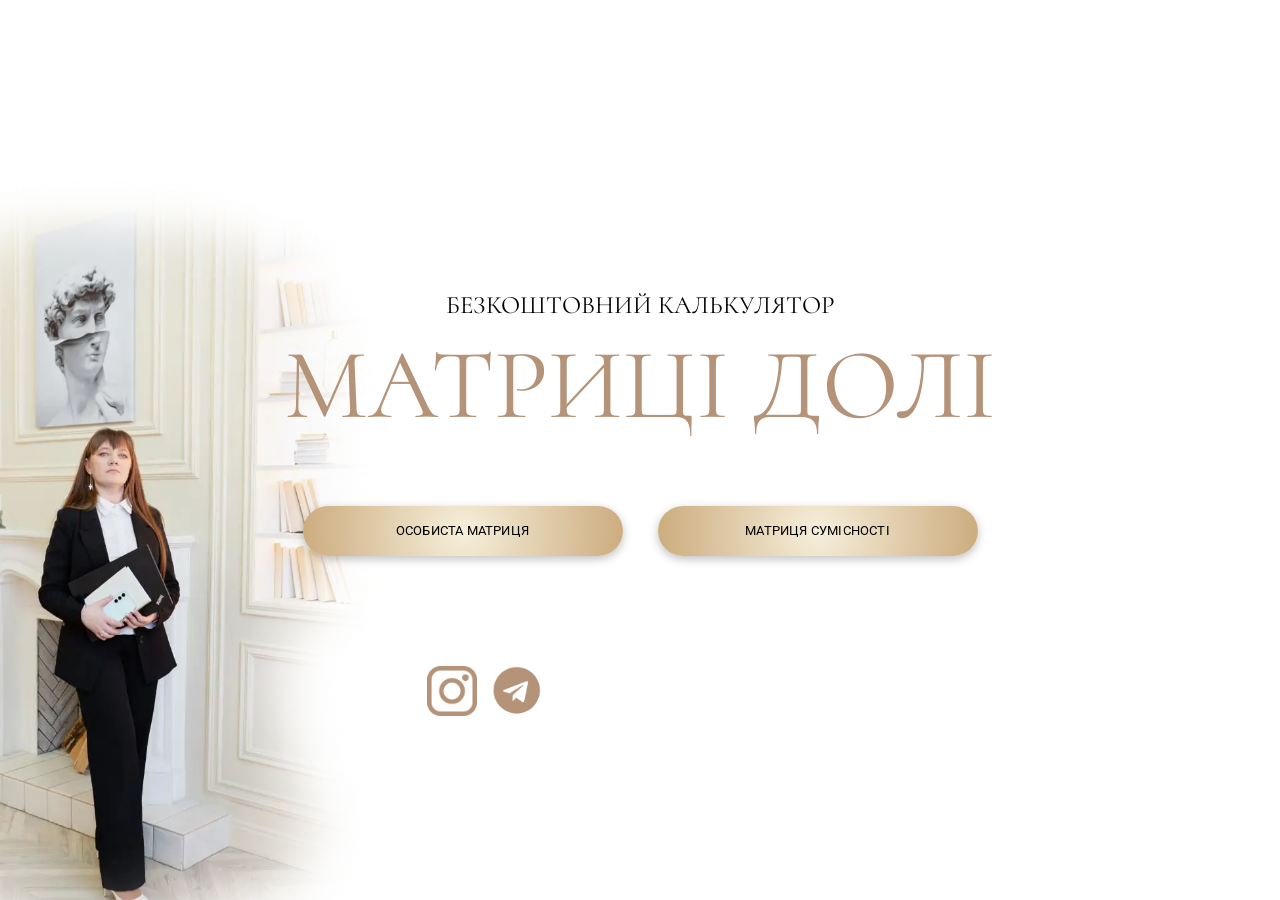
==== commit d0cbd70d: "fix" ====
--- a/index.html
+++ b/index.html
@@ -1 +1 @@
-<!doctype html><html lang="en"><head><meta charset="utf-8"/><link rel="icon" href="/favicon.ico"/><meta name="viewport" content="width=device-width,initial-scale=1"/><meta name="theme-color" content="#000000"/><meta name="description" content="Daria Tiutiunnyk. Безкоштовний калькулятор матриці долі з детальним розшифруванням. Розрахувати сумісність з партнером онлайн."/><meta name="keywords" content="Нумерологія, Матриця душі, Матриця долі, Числа життєвого шляху, Доля за датою народження, Поради нумеролога, Вплив чисел на долю, Аналіз дати народження"><link rel="apple-touch-icon" href="/logo192.png"/><link rel="manifest" href="/manifest.json"/><title>Daria Tiutiunnyk</title><script defer="defer" src="/static/js/main.20474bee.js"></script><link href="/static/css/main.2fae2c8b.css" rel="stylesheet"></head><body><div id="root"></div></body></html>+<!doctype html><html lang="en"><head><meta charset="utf-8"/><link rel="icon" href="/favicon.ico"/><meta name="viewport" content="width=device-width,initial-scale=1"/><meta name="theme-color" content="#000000"/><meta name="description" content="Sacral Matrix. Безкоштовний калькулятор матриці долі з детальним розшифруванням. Розрахувати сумісність з партнером онлайн."/><meta name="keywords" content="Нумерологія, Матриця душі, Матриця долі, Числа життєвого шляху, Доля за датою народження, Поради нумеролога, Вплив чисел на долю, Аналіз дати народження"><link rel="apple-touch-icon" href="/logo192.png"/><link rel="manifest" href="/manifest.json"/><title>Sacral Matrix</title><script defer="defer" src="/static/js/main.f2d62cf5.js"></script><link href="/static/css/main.910f8156.css" rel="stylesheet"></head><body><div id="root"></div></body></html>
--- a/static/css/main.910f8156.css
+++ b/static/css/main.910f8156.css
@@ -0,0 +1,2 @@
+@import url(https://fonts.googleapis.com/css2?family=Cormorant:wght@300&display=swap);@import url(https://fonts.googleapis.com/css2?family=Playfair+Display:ital,wght@0,400;1,700&family=Roboto:wght@300;400&display=swap);*{color:#030303;font-family:Roboto,sans-serif;letter-spacing:0;margin:0;padding:0}.container{margin:0 auto;padding:0 5px}.main__wrapper{align-items:center;background:#fff;display:flex;flex-direction:column;justify-content:flex-start;min-height:100vh;overflow-x:hidden;padding:0 20px;position:relative}table{border-collapse:collapse;border-radius:10px;font-size:17px;letter-spacing:0;overflow:hidden}tr{width:100%}td,th{border:1px solid transparent;color:#fff;font-family:Playfair Display,serif;height:60px;letter-spacing:0;text-align:center}.th_table{font-size:17px;font-weight:400}td span{color:#fff;font-family:Playfair Display,serif}.th_footer,.th_header{background:#c6c8d4;font-size:17px;font-weight:400}.th_footer .td_number,.th_header .td_number{background:#c6c8d4}.th_footer{font-weight:400}.th_small{color:#263e80;width:95px}.th_large{text-align:start;width:180px}.th_xs{font-size:40px;width:32px}.ch-name{align-items:center;color:#263e80;flex-direction:row;justify-content:flex-start}.ch-name,.ch-name .info-wrapper{display:flex;padding-left:10px;position:relative;text-align:start}.ch-name .info-wrapper{flex-direction:column;justify-content:center}.ch-name .info-wrapper span{color:#fff}.td_number span{color:#fff;font-size:17px}.ch-info{font-size:11px}.tr_seven{color:#fff}.tr_seven,.tr_seven .td_number{background:#8847a3}.tr_six,.tr_six .td_number{background:#526dfc}.tr_five,.tr_five .td_number{background:#47cfdd}.tr_eight,.tr_eight .td_number{background:#00bf63}.tr_three,.tr_three .td_number{background:#ffde59}.tr_two,.tr_two .td_number{background:#ff914d}.tr_one,.tr_one .td_number{background:#f03c45}.tr_sum{color:#640e7d}.tr_sum,.tr_sum .td_number{background:#c6c8d4}.td_sum{text-align:center}#td_sum1,#td_sum2,#td_sum3,.td_sum{color:#263e80}@media screen and (max-width:800px){.ch-name,.th_table{font-size:15px}.th_small{padding:0 8px;width:50px}.th_large{padding:0 8px;width:130px}.th_xs{padding:0 10px;width:45px}.ch-info{font-size:6px}}.purposes_container h3{color:#000;font-family:Playfair Display,serif}h2{margin-bottom:25px;margin-top:20px}.purpose_h4,h2{text-align:center}.purpose_h4{color:#000;font-family:Playfair Display,serif;font-size:16px;font-weight:400;height:35px;height:40px}.purposes_bottom,.purposes_top{display:flex;flex-direction:row;justify-content:center;margin-bottom:35px}.purpose{align-items:center;display:flex;flex-direction:column;justify-content:center}.purpose_bottom{display:flex;flex-direction:row;justify-content:space-around;margin-bottom:25px}.purpose_general,.purpose_planetary{align-items:center;display:flex;flex-direction:column;height:160px}.purpose_general p{display:block}.purpose_general p,.purpose_planetary p{font-size:15px;width:250px}#circle_soul{margin-top:40px}#circle_soul,#circle_soul2{background:transparent;color:#000}#circle_soul2{margin-top:60px}@media screen and (max-width:800px){.purpose_general p,.purpose_planetary p{font-size:12px;width:180px}#circle_soul{margin-top:0}#circle_soul2{margin-top:3px}}.circle_purpose{align-items:flex-start;border:1px solid #000;border-radius:25px;box-sizing:initial;display:flex;font-family:Playfair Display,serif;font-size:23px;font-weight:400;height:38px;justify-content:center;width:38px}.circle_purpose,.circle_sum{background:transparent;color:#000}.purpose_h3{font-size:16px;text-align:center}.word,p{color:#000;font-family:Playfair Display,serif}p{font-size:12px;min-height:45px;text-align:center;width:230px}.p-with-margin{font-size:15px;margin-bottom:15px}@media screen and (max-width:800px){.p-with-margin{font-size:12px}}.span{display:inline-block;height:calc(50% - 10px);width:10px}.rect{align-items:center;display:flex;flex-direction:row;gap:7px;justify-content:space-around}.left-brace-tl{border-bottom-right-radius:10px;border-right:2px solid grey;margin-right:-2px;margin-top:10px}.left-brace-tr{border-left:2px solid grey;border-top-left-radius:10px;margin-bottom:10px}.left-brace-bl{border-right:2px solid grey;border-top-right-radius:10px;margin-right:-2px;margin-top:-4px}.left-brace-br{border-bottom-left-radius:10px;border-left:2px solid grey;margin-bottom:-8px}.right-border{height:100px;-webkit-transform:rotate(180deg);transform:rotate(180deg)}.content{flex-direction:column;gap:6px;height:100px;position:relative;width:100px}.circle_solo,.content{display:flex;justify-content:center}.circle_solo{align-items:center;height:70px}.circle_solo .circle{align-items:flex-start;background:none;border:1px solid #000;font-size:23px;font-weight:400;justify-content:center}.circle_solo .circle,.content_row{color:#000;display:flex;font-family:Playfair Display,serif}.content_row{align-items:center;flex-direction:row;font-size:15px;font-weight:700;justify-content:space-between}.own_power_code{align-items:center;display:flex;flex-direction:column;justify-content:center}.own_power_code-items{display:flex;flex-direction:row;justify-content:space-around;width:100%}.own_power_code-item{align-items:center;display:flex;flex-direction:column;font-size:13px;justify-content:space-around;width:33%}.map-of-year{margin-top:25px}.map-of-year_items{display:flex;flex-direction:row-reverse;justify-content:center;width:100%}@media screen and (max-width:800px){.circle_purpose{background:transparent;border:1px solid #000;color:#000;font-size:18px;height:30px;width:30px}.circle_sum{color:#000}#circle_soul{background:transparent}p{margin-bottom:20px;width:180px}.purpose{justify-content:space-between}.content_row{font-size:13px}.word{font-family:Playfair Display,serif;padding-left:10px}.purpose_bottom,.word{justify-content:space-around}.own_power_code-items{gap:3px;justify-content:center}.own_power_code-item{font-size:10px;justify-content:center;width:100px}.map-of-year_items .circle_solo{width:75px}.circle_solo{font-size:15px;height:50px}.circle_solo .circle{border:1px solid #000;color:#000;font-size:18px;height:30px;width:30px}.purpose_h4{font-size:12px;font-weight:400;height:35px;letter-spacing:.5px;text-align:center;width:70px}}.circle_x{align-items:center;border-radius:50%;color:#fff;display:flex;font-size:12px;font-weight:700;height:20px;justify-content:center;position:absolute;width:20px}#x-01{background:#8a46a3;left:431px;top:7px}#x-02{left:178px}#x-02,#x-03{background:#000;top:113px}#x-03{left:684.9px}#x-04{background:#8a46a3;left:74px;top:364px}#x-05{background:#ef4141;left:788px;top:364px}#x-06{background:#000;left:179px;top:617px}#x-07{background:#ef4141;left:432px;top:722px}#x-08{background:#000;left:684px;top:617px}#hr_center-vertical-01{left:247px;top:349px;-webkit-transform:rotate(90deg);-moz-transform:rotate(90deg);-ms-transform:rotate(90deg);-o-transform:rotate(90deg);width:387px}#hr_center-horizontal-01{left:247px;top:349px;-webkit-transform:rotate(0deg);-moz-transform:rotate(0deg);-ms-transform:rotate(0deg);-o-transform:rotate(0deg);width:388px}#years-x0{left:0;top:-25px}#years-x10{left:0;top:-26px}#years-x20{left:-27px;top:-40px}#years-x30{left:2px;top:-10px}#years-x40{left:2px;top:-15px}#years-x50{left:0;top:-5px}#years-x60{left:-28px;top:-50px}#years-x70{left:0;top:-32px}#men-line01{left:241px;-webkit-transform:rotate(44.4deg);-moz-transform:rotate(44.4deg);-ms-transform:rotate(44.4deg)}#men-line01,#women-line01{font-family:Roboto,sans-serif;font-style:italic;font-weight:400;position:absolute;top:276px}#women-line01{left:407px;-webkit-transform:rotate(315deg);-moz-transform:rotate(225deg);-ms-transform:rotate(225deg)}#hr_rotate-01{border:1px solid #8497fc;left:142px;top:340px;-webkit-transform:rotate(45deg);-moz-transform:rotate(45deg);-ms-transform:rotate(45deg);-o-transform:rotate(45deg);width:590px}#hr_rotate-02{border:1px solid #fd8585;left:142px;top:343px;-webkit-transform:rotate(135deg);-moz-transform:rotate(135deg);-ms-transform:rotate(135deg);-o-transform:rotate(135deg);width:590px}@media screen and (max-width:800px){#mw-01{height:365px;width:375px}.circle_large{font-family:Playfair Display,serif;font-size:18px;height:30px;width:30px}.circle_xs{border:none;color:#fff;font-size:14px;height:20px;width:20px}.circle_x{align-items:center;border:none;border-radius:50%;color:#fff;display:flex;font-size:6px;font-weight:400;height:10px;justify-content:center;position:absolute;width:10px}#x-01{background:#8a46a3;left:182px;top:10px}#x-02{left:67px}#x-02,#x-03{background:#000;top:60px}#x-03{left:298px}#x-04{background:#8a46a3;left:17px;top:175px}#x-05{background:#ef4141;left:345px;top:175px}#x-06{background:#000;left:66px;top:294px}#x-07{background:#ef4141;left:181px;top:339px}#x-08{background:#000;left:297px;top:293px}#hr_center-vertical-01{left:53px;top:178px;-webkit-transform:rotate(90deg);-moz-transform:rotate(90deg);-ms-transform:rotate(90deg);-o-transform:rotate(90deg);width:265px}#hr_center-horizontal-01{left:53px;top:162px;-webkit-transform:rotate(0deg);-moz-transform:rotate(0deg);-ms-transform:rotate(0deg);-o-transform:rotate(0deg);width:265px}.years{font-family:Playfair Display,serif;font-size:6px;line-height:6px;position:absolute;width:20px}#years-x0{font-size:6px;left:15px;top:-45px}#years-x10{left:5px;top:-25px}#years-x20{left:8px;top:-9px;width:30px}#years-x30{left:5px;top:-7px}#years-x40{left:14px;top:7px}#years-x50{left:2px;top:3px}#years-x60{left:8px;top:-45px;width:30px}#years-x70{left:4px;top:-43px}#men-line01{left:45px;top:129px;-webkit-transform:rotate(44.4deg);-moz-transform:rotate(44.4deg);-ms-transform:rotate(44.4deg)}#men-line01,#women-line01{font-size:5px;font-style:italic;position:absolute}#women-line01{left:145px;top:130px;-webkit-transform:rotate(315deg);-moz-transform:rotate(225deg);-ms-transform:rotate(225deg)}#hr_rotate-01{border:none;border-top:1px solid #8497fc;left:46px;top:159px;-webkit-transform:rotate(45deg);-moz-transform:rotate(45deg);-ms-transform:rotate(45deg);-o-transform:rotate(45deg);width:280px}#hr_rotate-02{border:none;border-top:1px solid #fd8585;left:43px;top:160px;-webkit-transform:rotate(135deg);-moz-transform:rotate(135deg);-ms-transform:rotate(135deg);-o-transform:rotate(135deg);width:280px}}.birth-data{display:flex;flex-direction:column;font-size:13px;gap:4px;height:112px;justify-content:space-around;margin-top:7vh;width:270px}.birth-data .btn{font-size:18px;height:40px}.birth-information{display:flex;flex-direction:row;gap:3px;justify-content:space-around;width:260px}.birth-information_item{align-items:center;display:flex;flex-direction:column;font-size:14px;gap:6px;justify-content:flex-start}.birth-information_item,.birth-information_item b{font-family:Playfair Display,serif}@media screen and (max-width:1525px){.birth-data{align-items:center}}@media screen and (max-width:800px){.birth-information{flex-direction:row;gap:3px;width:230px}.birth-information_item{align-items:center;display:flex;flex-direction:column;font-family:Playfair Display,serif;font-size:14px;gap:6px;justify-content:flex-start}}.btn{background:radial-gradient(circle,#f6efdb 0,#ccac7e 100%);border:none;border-radius:50px;box-shadow:0 3px 10px rgba(0,0,0,.25);color:#000;font-family:Roboto,sans-serif;font-size:15px;font-weight:400;height:35px;letter-spacing:.2px;margin-top:5px;width:100%}.btn:hover{background:radial-gradient(circle,#ccac7e 0,#b49378 100%);cursor:pointer}.form{display:flex;flex-direction:column;gap:5px;margin-top:20vh;padding:10px}.form .form_h1,.form .form_h2{color:#b49378;font-family:Cormorant,serif;font-weight:400;margin:0}.label{font-family:Playfair Display,serif;margin-top:15px}.MuiInputBase-input{background:#fff}.MuiTextField-root{background:#fff;border-radius:5px}#form_btn{height:45px;margin-top:15px;width:100%}@media screen and (max-width:470px){.form .form_h1{font-size:23px;text-align:center}.form .form_h2{font-size:20px}}#matrix-compatibility{height:600px;margin-left:22.3%;position:relative;width:600px}@media screen and (max-width:1360px){#matrix-compatibility{margin-left:15.5%}}.matrix-compatibility{margin-bottom:100px;min-height:900px;overflow:visible;position:relative;width:600px}@media screen and (max-width:1360px){.matrix-compatibility #circle_soul{margin-top:-46px}}@media screen and (max-width:800px){.matrix-compatibility #circle_soul{margin-top:0}}.matrix-compatibility .purposes{bottom:0;margin-left:5.3%;position:absolute;width:100%}@media screen and (max-width:1360px){.matrix-compatibility .purposes{margin-left:-1%}}.matrix-compatibility .purposes h3{color:#000;font-family:Playfair Display,serif;margin:0}.matrix-compatibility .purposes .purpose_h3-description{color:#524a4a;font-size:15px;margin:5px 0;width:300px}.matrix-compatibility .purposes .purposes_top{align-items:center;display:flex;gap:10px;justify-content:center;margin:10px 0}.matrix-compatibility .purposes .purposes_top .purpose .circle_purpose{font-size:19px;height:30px;width:30px}.matrix-compatibility .purposes .purpose_general{height:80px;margin-bottom:-20px;margin-top:-5px}.matrix-compatibility .purposes .purpose_general .circle_solo .circle{background-color:transparent;border:1px solid #000;font-size:18px;height:30px;width:30px}@media screen and (max-width:1525px){.matrix-compatibility .matrix-compatibility{margin-bottom:20px}}.matrix-compatibility h2{font-weight:400;left:calc(50% - 60px);width:120px}.matrix-compatibility #h3_life-map,.matrix-compatibility h2{font-family:Playfair Display,serif;position:absolute;top:-15px}.matrix-compatibility #h3_life-map{color:#3a3a3a;color:#000;font-size:18px;left:calc(50% - 90px);width:180px}.matrix-compatibility .circle{align-items:center;background:#fff;border:2px solid #454545;border-radius:50%;display:flex;font-weight:400;height:40px;justify-content:center;position:absolute;width:40px;z-index:999}.matrix-compatibility .circle_large{font-size:36px;height:60px;width:60px}.matrix-compatibility .circle_large_inside{align-items:flex-start;border:none;color:#fff;display:flex;font-size:36px;height:60px;justify-content:center;width:60px}.matrix-compatibility .circle_medium{font-size:18px;height:33px;width:33px}.matrix-compatibility .circle_medium_inside{align-items:flex-start;border:none;color:#fff;height:33px;justify-content:center;width:33px}.matrix-compatibility .circle_small{font-size:15px;height:24px;width:24px}.matrix-compatibility .circle_small_inside{align-items:flex-start;border:none;color:#fff;display:flex;height:24px;justify-content:center;width:24px}.matrix-compatibility .circle_large_not-inside,.matrix-compatibility .circle_medium_not-inside,.matrix-compatibility .circle_small_not-inside{align-items:flex-start;background-color:#fff;display:flex;justify-content:center}.matrix-compatibility .circle_xs{border:none;color:#000;font-size:14px;height:20px;width:20px}.matrix-compatibility #large-center{background-color:#f7de74;border:2px solid #f7de74;left:268px;top:288px}.matrix-compatibility #large-center_inside{background:#f7de74}.matrix-compatibility #large-1{background-color:#8847a3;border:2px solid #8847a3;left:268px;top:61px}.matrix-compatibility #large-1_inside{background:#8847a3}.matrix-compatibility #large-2{left:105px;top:124px}.matrix-compatibility #large-3{left:428px;top:124px}.matrix-compatibility #large-4{background-color:#8847a3;border:2px solid #8847a3;left:40px;top:285px}.matrix-compatibility #large-4_inside{background:#8847a3}.matrix-compatibility #large-5{background-color:#ee4041;border:2px solid #ee4041;left:496px;top:285px}.matrix-compatibility #large-5_inside{background:#ee4041}.matrix-compatibility #large-6{left:105px;top:448px}.matrix-compatibility #large-7{left:428px;top:448px}.matrix-compatibility #large-8{background-color:#ee4041;border:2px solid #ee4041;left:268px;top:513px}.matrix-compatibility #large-8_inside{background:#ee4041}.matrix-compatibility hr{border-top:1px solid gray;position:relative}.matrix-compatibility #hr_top-left{left:118px;top:95px;-webkit-transform:rotate(158deg);-moz-transform:rotate(157deg);-ms-transform:rotate(157deg);-o-transform:rotate(157deg);width:175px}.matrix-compatibility #hr_top-right{left:297px;top:95px;-webkit-transform:rotate(24deg);-moz-transform:rotate(24deg);-ms-transform:rotate(24deg);-o-transform:rotate(24deg);width:175px}.matrix-compatibility #hr_top-left-2{left:-13px;top:230px;-webkit-transform:rotate(112deg);-moz-transform:rotate(112deg);-ms-transform:rotate(112deg);-o-transform:rotate(112deg);width:175px}.matrix-compatibility #hr_top-right-2{left:430px;top:228px}.matrix-compatibility #hr_bot-left-2,.matrix-compatibility #hr_top-right-2{-webkit-transform:rotate(68deg);-moz-transform:rotate(68deg);-ms-transform:rotate(68deg);-o-transform:rotate(68deg);width:175px}.matrix-compatibility #hr_bot-left-2{left:-8px;top:400px}.matrix-compatibility #hr_bot-right-2{left:425px;top:400px;-webkit-transform:rotate(112deg);-moz-transform:rotate(112deg);-ms-transform:rotate(112deg);-o-transform:rotate(112deg);width:175px}.matrix-compatibility #hr_bot-left{left:120px;top:526px;-webkit-transform:rotate(22deg);-moz-transform:rotate(22deg);-ms-transform:rotate(22deg);-o-transform:rotate(22deg);width:175px}.matrix-compatibility #hr_bot-right{left:300px;top:522px;-webkit-transform:rotate(157deg);-moz-transform:rotate(157deg);-ms-transform:rotate(157deg);-o-transform:rotate(157deg);width:175px}.matrix-compatibility #hr_center-vertical{left:103px;position:relative;top:315px;-webkit-transform:rotate(90deg);-moz-transform:rotate(90deg);-ms-transform:rotate(90deg);-o-transform:rotate(90deg);width:388px;z-index:0}.matrix-compatibility #hr_center-horizontal{left:107px;position:relative;top:300px;-webkit-transform:rotate(0deg);-moz-transform:rotate(0deg);-ms-transform:rotate(0deg);-o-transform:rotate(0deg);width:388px;z-index:0}.matrix-compatibility #large_center-circle{background:none;height:385px;left:248px;position:absolute;top:182px;width:385px}.matrix-compatibility .square{border:2px solid #454545;height:305px;left:145px;position:absolute;top:165px;width:305px}.matrix-compatibility #square-2{-webkit-transform:rotate(45deg);transform:rotate(45deg)}.matrix-compatibility #medium-1{background-color:#526dfc;border:2px solid #526dfc;left:281px;top:121px}.matrix-compatibility #medium-1_inside{background:#526dfc}.matrix-compatibility #medium-2{left:151px;top:172px}.matrix-compatibility #medium-3{left:410px;top:171px}.matrix-compatibility #medium-4{background-color:#526dfc;border:2px solid #526dfc;left:100px;top:301px}.matrix-compatibility #medium-4_inside{background:#526dfc}.matrix-compatibility #medium-5{left:463px;top:301px}.matrix-compatibility #medium-6{left:152px;top:430px}.matrix-compatibility #medium-7{left:410px;top:428px}.matrix-compatibility #medium-8{left:281px;top:481px}.matrix-compatibility #small-1{background-color:#47cfdd;border:2px solid #47cfdd;left:284px;top:154px}.matrix-compatibility #small-1_inside{background:#47cfdd}.matrix-compatibility #small-2{left:177px;top:197px}.matrix-compatibility #small-3{left:392px;top:198px}.matrix-compatibility #small-4{background-color:#afde61;border:2px solid #afde61;left:286px;top:198px}.matrix-compatibility #small-4_inside{background:#afde61}.matrix-compatibility #small-5{background-color:#47cfdd;border:2px solid #47cfdd;left:135px;top:306px}.matrix-compatibility #small-5_inside{background:#47cfdd}.matrix-compatibility #small-6{background-color:#afde61;border:2px solid #afde61;left:190px;top:306px}.matrix-compatibility #small-6_inside{background:#afde61}.matrix-compatibility #small-7{background-color:#ff914d;border:2px solid #ff914d;left:437px;top:306px}.matrix-compatibility #small-7_inside{background:#ff914d}.matrix-compatibility #small-8{left:178px;top:410px}.matrix-compatibility #small-9{left:331px;top:409px}.matrix-compatibility #small-10{left:390px;top:409px}.matrix-compatibility #small-11{left:361px;top:378px}.matrix-compatibility #small-12{left:391px;top:349px}.matrix-compatibility #small-13{background-color:#ff914d;border:2px solid #ff914d;left:286px;top:458px}.matrix-compatibility #small-13_inside{background:#ff914d}.matrix-compatibility #small-14{display:none;left:350px;top:304px}.matrix-compatibility #small-15{display:none;left:395px;top:304px}.matrix-compatibility #xs-1{background:#8847a3;left:430px;top:7px}.matrix-compatibility #xs-2{background:#000;left:178px;top:113px}.matrix-compatibility #xs-3{background:#000;left:684.9px;top:113px}.matrix-compatibility #xs-4{background:#8847a3;left:74px;top:364px}.matrix-compatibility #xs-5{background:#ff914d;left:611px;top:364px}.matrix-compatibility #xs-6{background:#ee4041;left:788px;top:364px}.matrix-compatibility #xs-7{background:#000;left:560px;top:432px}.matrix-compatibility #xs-8{background:#000;left:509px;top:445px}.matrix-compatibility #xs-9{background:#000;left:497px;top:495px}.matrix-compatibility #xs-10{background:#ff914d;left:431px;top:546px}.matrix-compatibility #xs-11{background:#000;left:179px;top:617px}.matrix-compatibility #xs-12{background:#ee4041;left:432px;top:722px}.matrix-compatibility #xs-13{background:#000;left:684px;top:617px}.matrix-compatibility #xs-14{background:#f7de74;color:#000;left:431px;top:409px}.matrix-compatibility .small-arrow{height:8px;position:absolute}.matrix-compatibility .years{font-size:11px;font-weight:700;line-height:11px;position:absolute}.matrix-compatibility .years_left{left:-70px;top:-59px;-webkit-transform:rotate(180deg);-moz-transform:rotate(180deg);-ms-transform:rotate(180deg);-o-transform:rotate(180deg)}.matrix-compatibility .years_right{left:-70px;top:-2px;-webkit-transform:rotate(0deg);-moz-transform:rotate(0deg);-ms-transform:rotate(0deg);-o-transform:rotate(0deg)}.matrix-compatibility #years-0{left:40px;top:40px}.matrix-compatibility #years-10{left:72px;top:-28px}.matrix-compatibility #years-20{left:-170px;top:23px}.matrix-compatibility #years-30{left:-213px;top:-7px}.matrix-compatibility #years-40{left:-253px;top:-76px}.matrix-compatibility #years-50{left:-213px;top:-130px}.matrix-compatibility #years-60{left:117px;top:120px}.matrix-compatibility #years-70{left:77px;top:95px}.matrix-compatibility .arrow-right{-webkit-transform:rotate(0deg);-moz-transform:rotate(0deg);-ms-transform:rotate(0deg);-o-transform:rotate(0deg)}.matrix-compatibility .arrow-left{-webkit-transform:rotate(180deg);-moz-transform:rotate(180deg);-ms-transform:rotate(180deg);-o-transform:rotate(180deg)}.matrix-compatibility #arrow-1{left:450px;top:13px}.matrix-compatibility #arrow-2{left:703px;top:119px}.matrix-compatibility #arrow-3{left:808px;top:370px}.matrix-compatibility #arrow-4{left:703px;top:624px}.matrix-compatibility #arrow-5{left:178px;top:119px}.matrix-compatibility #arrow-6{left:74px;top:370px}.matrix-compatibility #arrow-7{left:179px;top:624px}.matrix-compatibility #arrow-8{left:432px;top:730px}.matrix-compatibility #comfort-zone{left:323px;position:absolute;top:442px}.matrix-compatibility #hr_dashed{left:262px;top:366px;width:225px}.matrix-compatibility #hr_dashed,.matrix-compatibility #hr_dashed-result{border-top:1px dashed gray;-webkit-transform:rotate(135deg);-moz-transform:rotate(135deg);-ms-transform:rotate(135deg);-o-transform:rotate(135deg)}.matrix-compatibility #hr_dashed-result{left:270px;top:372px;width:210px}.matrix-compatibility .arrow{position:absolute}.matrix-compatibility #arrow-top-red{left:558px;top:235px;-webkit-transform:rotate(225deg);-moz-transform:rotate(225deg);-ms-transform:rotate(225deg);-o-transform:rotate(225deg)}.matrix-compatibility #men-line{font-size:9px;font-style:italic;left:119px;position:absolute;top:244px;-webkit-transform:rotate(44.4deg);-moz-transform:rotate(44.4deg);-ms-transform:rotate(44.4deg)}.matrix-compatibility #women-line{font-size:9px;font-style:italic;left:245px;position:absolute;top:244px;-webkit-transform:rotate(315deg);-moz-transform:rotate(225deg);-ms-transform:rotate(225deg)}.matrix-compatibility #sky-line{font-size:10px;font-style:italic;left:205px;position:absolute;top:218px;-webkit-transform:rotate(-90deg);-moz-transform:rotate(-90deg);-ms-transform:rotate(-90deg)}.matrix-compatibility #earth-line{font-size:10px;font-style:italic;left:245px;position:absolute;top:304px;-webkit-transform:rotate(0deg);-moz-transform:rotate(0deg);-ms-transform:rotate(0deg)}.matrix-compatibility #arrow-bot-red{left:302px;top:491px;-webkit-transform:rotate(45deg);-moz-transform:rotate(45deg);-ms-transform:rotate(45deg);-o-transform:rotate(45deg)}.matrix-compatibility #arrow-top-blue{left:302px;top:235px;-webkit-transform:rotate(135deg);-moz-transform:rotate(135deg);-ms-transform:rotate(135deg);-o-transform:rotate(135deg)}.matrix-compatibility #arrow-bot-blue{left:560px;top:492px;-webkit-transform:rotate(310deg);-moz-transform:rotate(300deg);-ms-transform:rotate(300deg);-o-transform:rotate(300deg)}.matrix-compatibility #heart{left:314px;position:absolute;top:397px;width:20px}.matrix-compatibility #dollar{left:370px;position:absolute;top:340px;width:20px}.matrix-compatibility #hr_rotate-1{border:1px solid #8497fc;left:91px;top:295px;-webkit-transform:rotate(45deg);-moz-transform:rotate(45deg);-ms-transform:rotate(45deg);-o-transform:rotate(45deg);width:410px}.matrix-compatibility #hr_rotate-2{border:1px solid #fd8585;left:91px;top:295px;-webkit-transform:rotate(135deg);-moz-transform:rotate(135deg);-ms-transform:rotate(135deg);-o-transform:rotate(135deg);width:410px}.matrix-compatibility .dot{background-color:rgba(95,95,95,.87);height:3px;position:absolute;width:3px}.matrix-compatibility .dot .dot_inside{background-color:#fff;border-radius:50%;height:2px;width:2px}.matrix-compatibility .dot .dot_inside .years-period{color:#000;font-family:Playfair Display,serif;font-size:10px;font-weight:700}.matrix-compatibility .energy-value,.matrix-compatibility .years-period{align-items:center;color:rgba(0,0,0,.89);display:flex;font-family:Playfair Display,serif;font-weight:400;justify-content:center;left:4px;letter-spacing:.3px;padding-left:1px;position:absolute;top:-1px;width:38px}.matrix-compatibility .years-period{display:none;font-family:Roboto,serif;font-size:7px}.matrix-compatibility .energy-value{display:none;font-size:13px;font-weight:400;left:0}.matrix-compatibility .energy-value_center{font-weight:700}.matrix-compatibility #dot-1{left:57px;top:274px}.matrix-compatibility #dot-1 .years-period{display:flex;left:-2px;top:0}.matrix-compatibility #dot-1 .energy-value{display:flex;left:-32px;top:-15px}.matrix-compatibility #dot-2{left:64px;top:258px}.matrix-compatibility #dot-2 .years-period{display:flex;left:-3px;top:0}.matrix-compatibility #dot-2 .energy-value{display:flex;left:-32px;top:-15px}.matrix-compatibility #dot-3{left:70px;top:242px}.matrix-compatibility #dot-3 .years-period{display:flex;left:-3px;top:0}.matrix-compatibility #dot-3 .energy-value{display:flex;left:-32px;top:-15px}.matrix-compatibility #dot-4{height:4px;left:76px;top:225px;width:4px}.matrix-compatibility #dot-4 .years-period{display:flex;left:0;top:0}.matrix-compatibility #dot-4 .energy-value{display:flex;left:-31px;top:-13px}.matrix-compatibility #dot-5{left:83px;top:210px}.matrix-compatibility #dot-5 .years-period{display:flex;left:-2px;top:0}.matrix-compatibility #dot-5 .energy-value{display:flex;left:-31px;top:-15px}.matrix-compatibility #dot-6{left:89px;top:195px}.matrix-compatibility #dot-6 .years-period{display:flex;left:-2px;top:0}.matrix-compatibility #dot-6 .energy-value{display:flex;left:-31px;top:-15px}.matrix-compatibility #dot-7{left:96px;top:178px}.matrix-compatibility #dot-7 .years-period{display:flex;left:-2px;top:0}.matrix-compatibility #dot-7 .energy-value{display:flex;left:-31px;top:-15px}.matrix-compatibility #dot-8{left:150px;top:117px}.matrix-compatibility #dot-8 .years-period{display:flex;left:-4px;top:6px}.matrix-compatibility #dot-8 .energy-value{display:flex;left:-31px;top:-16px}.matrix-compatibility #dot-9{left:165px;top:111px}.matrix-compatibility #dot-9 .years-period{display:flex;left:-7px;top:4px}.matrix-compatibility #dot-9 .energy-value{display:flex;left:-31px;top:-16px}.matrix-compatibility #dot-10{left:182px;top:104px}.matrix-compatibility #dot-10 .years-period{display:flex;left:-7px;top:3px}.matrix-compatibility #dot-10 .energy-value{display:flex;left:-29px;top:-16px}.matrix-compatibility #dot-11{height:4px;left:198px;top:97px;width:4px}.matrix-compatibility #dot-11 .years-period{display:flex;left:0;top:4px}.matrix-compatibility #dot-11 .energy-value{display:flex;left:-25px;top:-20px}.matrix-compatibility #dot-12{left:213px;top:92px}.matrix-compatibility #dot-12 .years-period{display:flex;left:-8px;top:4px}.matrix-compatibility #dot-12 .energy-value{display:flex;left:-19px;top:-22px}.matrix-compatibility #dot-13{left:227px;top:86px}.matrix-compatibility #dot-13 .years-period{display:flex;left:-7px;top:2px}.matrix-compatibility #dot-13 .energy-value{display:flex;left:-15px;top:-23px}.matrix-compatibility #dot-14{left:244px;top:79px}.matrix-compatibility #dot-14 .years-period{display:flex;left:-7px;top:2px}.matrix-compatibility #dot-14 .energy-value{display:flex;left:-15px;top:-22px}.matrix-compatibility #dot-15{left:344px;top:79px}.matrix-compatibility #dot-15 .years-period{display:flex;left:-23px;top:4px}.matrix-compatibility #dot-15 .energy-value{display:flex;left:-23px;top:-23px}.matrix-compatibility #dot-16{left:358px;top:85px}.matrix-compatibility #dot-16 .years-period{display:flex;left:-23px;top:5px}.matrix-compatibility #dot-16 .energy-value{display:flex;left:-20px;top:-22px}.matrix-compatibility #dot-17{left:371px;top:91px}.matrix-compatibility #dot-17 .years-period{display:flex;left:-22px;top:6px}.matrix-compatibility #dot-17 .energy-value{display:flex;left:-16px;top:-22px}.matrix-compatibility #dot-18{height:4px;left:386px;top:97px;width:4px}.matrix-compatibility #dot-18 .years-period{display:flex;left:-48px;top:4px}.matrix-compatibility #dot-18 .energy-value{display:flex;left:-12px;top:-20px}.matrix-compatibility #dot-19{left:400px;top:103px}.matrix-compatibility #dot-19 .years-period{display:flex;left:-22px;top:7px}.matrix-compatibility #dot-19 .energy-value{display:flex;left:-8px;top:-18px}.matrix-compatibility #dot-20{left:415px;top:110px}.matrix-compatibility #dot-20 .years-period{display:flex;left:-22px;top:7px}.matrix-compatibility #dot-20 .energy-value{display:flex;left:-7px;top:-17px}.matrix-compatibility #dot-21{left:430px;top:117px}.matrix-compatibility #dot-21 .years-period{display:flex;left:-22px;top:7px}.matrix-compatibility #dot-21 .energy-value{display:flex;left:-4px;top:-14px}.matrix-compatibility #dot-22{left:492px;top:172px}.matrix-compatibility #dot-22 .years-period{display:flex;left:-30px;top:8px}.matrix-compatibility #dot-22 .energy-value{display:flex;left:-7px;top:-16px}.matrix-compatibility #dot-23{left:497px;top:186px}.matrix-compatibility #dot-23 .years-period{display:flex;left:-30px;top:8px}.matrix-compatibility #dot-23 .energy-value{display:flex;left:-7px;top:-16px}.matrix-compatibility #dot-24{left:504px;top:202px}.matrix-compatibility #dot-24 .years-period{display:flex;left:-30px;top:7px}.matrix-compatibility #dot-24 .energy-value{display:flex;left:-7px;top:-16px}.matrix-compatibility #dot-25{height:4px;left:510px;top:219px;width:4px}.matrix-compatibility #dot-25 .years-period{display:flex;left:-52px;top:1px}.matrix-compatibility #dot-25 .energy-value{display:flex;left:-6px;top:-14px}.matrix-compatibility #dot-26{left:518px;top:237px}.matrix-compatibility #dot-26 .years-period{display:flex;left:-34px;top:1px}.matrix-compatibility #dot-26 .energy-value{display:flex;left:-6px;top:-12px}.matrix-compatibility #dot-27{left:525px;top:255px}.matrix-compatibility #dot-27 .years-period{display:flex;left:-34px;top:1px}.matrix-compatibility #dot-27 .energy-value{display:flex;left:-6px;top:-12px}.matrix-compatibility #dot-28{left:532px;top:272px}.matrix-compatibility #dot-28 .years-period{display:flex;left:-34px;top:1px}.matrix-compatibility #dot-28 .energy-value{display:flex;left:-6px;top:-12px}.matrix-compatibility #dot-29{left:537px;top:347px}.matrix-compatibility #dot-29 .years-period{display:flex;left:-34px;top:1px}.matrix-compatibility #dot-29 .energy-value{display:flex;left:-4px;top:-9px}.matrix-compatibility #dot-30{left:530px;top:364px}.matrix-compatibility #dot-30 .years-period{display:flex;left:-34px;top:1px}.matrix-compatibility #dot-30 .energy-value{display:flex;left:-3px;top:-9px}.matrix-compatibility #dot-31{left:524px;top:380px}.matrix-compatibility #dot-31 .years-period{display:flex;left:-34px;top:1px}.matrix-compatibility #dot-31 .energy-value{display:flex;left:-2px;top:-9px}.matrix-compatibility #dot-32{height:4px;left:516px;top:396px;width:4px}.matrix-compatibility #dot-32 .years-period{display:flex;left:-56px;top:-4px}.matrix-compatibility #dot-32 .energy-value{display:flex;left:-3px;top:-9px}.matrix-compatibility #dot-33{left:511px;top:411px}.matrix-compatibility #dot-33 .years-period{display:flex;left:-35px;top:-1px}.matrix-compatibility #dot-33 .energy-value{display:flex;left:-4px;top:-9px}.matrix-compatibility #dot-34{left:505px;top:426px}.matrix-compatibility #dot-34 .years-period{display:flex;left:-35px;top:-1px}.matrix-compatibility #dot-34 .energy-value{display:flex;left:-4px;top:-3px}.matrix-compatibility #dot-35{left:498px;top:443px}.matrix-compatibility #dot-35 .years-period{display:flex;left:-35px;top:-1px}.matrix-compatibility #dot-35 .energy-value{display:flex;left:-7px;top:-3px}.matrix-compatibility #dot-36{left:448px;top:510px}.matrix-compatibility #dot-36 .years-period{display:flex;left:-35px;top:-6px}.matrix-compatibility #dot-36 .energy-value{display:flex;left:-7px;top:-3px}.matrix-compatibility #dot-37{left:434px;top:516px}.matrix-compatibility #dot-37 .years-period{display:flex;left:-35px;top:-6px}.matrix-compatibility #dot-37 .energy-value{display:flex;left:-7px;top:-3px}.matrix-compatibility #dot-38{left:419px;top:522px}.matrix-compatibility #dot-38 .years-period{display:flex;left:-35px;top:-6px}.matrix-compatibility #dot-38 .energy-value{display:flex;left:-7px;top:-3px}.matrix-compatibility #dot-39{height:4px;left:404px;top:528px;width:4px}.matrix-compatibility #dot-39 .years-period{display:flex;left:-60px;top:-9px}.matrix-compatibility #dot-39 .energy-value{display:flex;left:-7px;top:-3px}.matrix-compatibility #dot-40{left:387px;top:536px}.matrix-compatibility #dot-40 .years-period{display:flex;left:-35px;top:-4px}.matrix-compatibility #dot-40 .energy-value{display:flex;left:-7px;top:-3px}.matrix-compatibility #dot-41{left:371px;top:542px}.matrix-compatibility #dot-41 .years-period{display:flex;left:-35px;top:-4px}.matrix-compatibility #dot-41 .energy-value{display:flex;left:-7px;top:-3px}.matrix-compatibility #dot-42{left:355px;top:549px}.matrix-compatibility #dot-42 .years-period{display:flex;left:-35px;top:-5px}.matrix-compatibility #dot-42 .energy-value{display:flex;left:-7px;top:-3px}.matrix-compatibility #dot-43{left:241px;top:551px}.matrix-compatibility #dot-43 .years-period{display:flex;left:-5px;top:-7px}.matrix-compatibility #dot-43 .energy-value{display:flex;left:-28px;top:0}.matrix-compatibility #dot-44{left:227px;top:545px}.matrix-compatibility #dot-44 .years-period{display:flex;left:-5px;top:-7px}.matrix-compatibility #dot-44 .energy-value{display:flex;left:-28px;top:0}.matrix-compatibility #dot-45{left:212px;top:539px}.matrix-compatibility #dot-45 .years-period{display:flex;left:-5px;top:-8px}.matrix-compatibility #dot-45 .energy-value{display:flex;left:-28px;top:0}.matrix-compatibility #dot-46{height:4px;left:198px;top:534px;width:4px}.matrix-compatibility #dot-46 .years-period{display:flex;left:-6px;top:-15px}.matrix-compatibility #dot-46 .energy-value{display:flex;left:-28px;top:0}.matrix-compatibility #dot-47{left:181px;top:527px}.matrix-compatibility #dot-47 .years-period{display:flex;left:-7px;top:-9px}.matrix-compatibility #dot-47 .energy-value{display:flex;left:-28px;top:0}.matrix-compatibility #dot-48{left:166px;top:521px}.matrix-compatibility #dot-48 .years-period{display:flex;left:-7px;top:-10px}.matrix-compatibility #dot-48 .energy-value{display:flex;left:-28px;top:0}.matrix-compatibility #dot-49{left:148px;top:513px}.matrix-compatibility #dot-49 .years-period{display:flex;left:-7px;top:-8px}.matrix-compatibility #dot-49 .energy-value{display:flex;left:-28px;top:0}.matrix-compatibility #dot-50{left:96px;top:451px}.matrix-compatibility #dot-50 .years-period{display:flex;left:0;top:-10px}.matrix-compatibility #dot-50 .energy-value{display:flex;left:-28px;top:0}.matrix-compatibility #dot-51{left:91px;top:438px}.matrix-compatibility #dot-51 .years-period{display:flex;left:-1px;top:-10px}.matrix-compatibility #dot-51 .energy-value{display:flex;left:-32px;top:-3px}.matrix-compatibility #dot-52{left:85px;top:423px}.matrix-compatibility #dot-52 .years-period{display:flex;left:-1px;top:-10px}.matrix-compatibility #dot-52 .energy-value{display:flex;left:-32px;top:-7px}.matrix-compatibility #dot-53{height:4px;left:78px;top:407px;width:4px}.matrix-compatibility #dot-53 .years-period{display:flex;left:0;top:-11px}.matrix-compatibility #dot-53 .energy-value{display:flex;left:-31px;top:-6px}.matrix-compatibility #dot-54{left:72px;top:391px}.matrix-compatibility #dot-54 .years-period{display:flex;left:0;top:-8px}.matrix-compatibility #dot-54 .energy-value{display:flex;left:-31px;top:-7px}.matrix-compatibility #dot-55{left:66px;top:375px}.matrix-compatibility #dot-55 .years-period{display:flex;left:-1px;top:-9px}.matrix-compatibility #dot-55 .energy-value{display:flex;left:-31px;top:-9px}.matrix-compatibility #dot-56{left:59px;top:359px}.matrix-compatibility #dot-56 .years-period{display:flex;left:-1px;top:-10px}.matrix-compatibility #dot-56 .energy-value{display:flex;left:-31px;top:-12px}.matrix-compatibility .matrix-appointment{bottom:0;display:flex;flex-direction:column;position:absolute;width:100%}.matrix-compatibility .matrix-appointment h3{color:#3a3a3a}.matrix-compatibility .matrix-appointment .life-map_wrapper{align-items:center;display:flex;flex-direction:row;gap:5px;justify-content:center}.matrix-compatibility .matrix-appointment .life-map_wrapper .life-map_items{display:flex;flex-direction:column;gap:5px}.matrix-compatibility .matrix-appointment .life-map_wrapper .life-map_items .life-map_item{align-items:center;display:flex;flex-direction:row;gap:5px;margin-top:5px;width:175px}.matrix-compatibility .matrix-appointment .life-map_wrapper .life-map_items .life-map_item .life-map_item-circle{align-items:flex-start;border:1px solid #8696ff;border-radius:50%;display:flex;font-family:Playfair Display,serif;font-size:15px;font-weight:400;height:25px;justify-content:center;width:25px}.matrix-compatibility .matrix-appointment .life-map_wrapper .life-map_items .life-map_item .circle-bg,.matrix-compatibility .matrix-appointment .life-map_wrapper .life-map_items .life-map_item .circle-bg-dark{background-color:#8696ff;border:none;color:#fff}.matrix-compatibility .matrix-appointment .life-map_wrapper .life-map_items .life-map_item .life-map_item-title{color:#114257;font-size:10px}@media screen and (max-width:1120px){*{box-sizing:border-box}.matrix-compatibility{border:1px solid rgba(255,99,71,0);height:590px;margin-bottom:100px;margin-left:0;overflow-x:hidden;overflow-y:visible;position:relative}.matrix-compatibility .purposes{bottom:0;height:340px;margin-bottom:5px;margin-left:12%;position:absolute;width:100%}.matrix-compatibility .purposes h3{color:#000;font-family:Playfair Display,serif;margin:0}.matrix-compatibility .purposes .purpose_h3-description{font-size:11px;height:50px;margin:5px 0;width:185px}.matrix-compatibility .purposes .purposes_top{align-items:center;display:flex;gap:5px;justify-content:center;margin:10px 0}.matrix-compatibility .purposes .purposes_top .purpose .circle_purpose{height:30px;width:30px}.matrix-compatibility .purposes .purpose_general{height:80px;margin-bottom:-20px;margin-top:-5px}.matrix-compatibility .purposes .purpose_general .circle_solo .circle{align-items:flex-start;background-color:transparent;border:none;color:#fff;display:flex;font-size:19px;height:30px;justify-content:center;width:30px}.matrix-compatibility .purposes .purpose_general #circle_soul{background-color:transparent;border:1px solid #000;color:#000}}@media screen and (max-width:1120px)and (max-width:1525px){.matrix_wrapper{margin-bottom:20px}}@media screen and (max-width:1120px){.matrix-appointment{bottom:0;position:absolute;width:100%}.matrix-appointment h3{color:#3a3a3a}.matrix-appointment .life-map_wrapper{align-items:center;display:flex;flex-direction:row;gap:10px;justify-content:center}.matrix-appointment .life-map_wrapper .life-map_item{align-items:center;display:flex;flex-direction:row;gap:10px;margin-top:5px;width:270px}.matrix-appointment .life-map_wrapper .life-map_item .life-map_item-circle{align-items:center;border:1px solid #000;border-radius:50%;display:flex;font-weight:700;height:30px;justify-content:center;width:30px}.matrix-appointment .life-map_wrapper .life-map_item .circle-bg,.matrix-appointment .life-map_wrapper .life-map_item .circle-bg-dark{background-color:#526dfc;border:none;color:#fff}.matrix-appointment .life-map_wrapper .life-map_item .life-map_item-title{color:#000;font-family:Playfair Display,serif;font-size:13px}}@media screen and (max-width:800px){#matrix-compatibility{height:470px;margin-left:12%;position:relative;width:370px}.matrix-compatibility{border:1px solid rgba(255,99,71,0);margin:20px auto;min-height:640px;overflow:visible;position:relative;width:370px}.matrix-compatibility h2{font-family:Playfair Display,serif;font-size:14px;font-weight:400;left:calc(50% - 60px);position:absolute;top:-35px;width:120px}.matrix-compatibility .circle{border:1px solid #263e80}.matrix-compatibility .circle_large{background:#fff;font-size:20px}.matrix-compatibility .circle_large_inside{background:#fff;color:#000;font-size:20px}.matrix-compatibility .circle_medium{font-size:11px}.matrix-compatibility .circle_medium_inside,.matrix-compatibility .circle_small_inside{color:#fff}.matrix-compatibility #large-center{border:2px solid #f7de74;left:172px;top:165px}.matrix-compatibility #large-center_inside{background:#f7de74}.matrix-compatibility #large-1{border:2px solid #8847a3;left:172px;top:20px}.matrix-compatibility #large-1_inside{background:#8847a3;color:#fff}.matrix-compatibility #large-2{background:#fff;left:72px;top:62px}.matrix-compatibility #large-3{background:#fff;left:272px;top:62px}.matrix-compatibility #large-4{border:2px solid #8847a3;left:27px;top:165px}.matrix-compatibility #large-4_inside{background:#8847a3;color:#fff}.matrix-compatibility #large-5{border:2px solid #ee4041;left:315px;top:165px}.matrix-compatibility #large-5_inside{background:#ee4041}.matrix-compatibility #large-6{background:#fff;left:68px;top:268px}.matrix-compatibility #large-7{background:#fff;left:274px;top:268px}.matrix-compatibility #large-8{border:2px solid #ee4041;left:172px;top:309px}.matrix-compatibility #large-8_inside{background:#ee4041}.matrix-compatibility hr{border-top:1px solid rgba(0,0,0,.56);position:relative}.matrix-compatibility #hr_top-left{left:79px;top:41px;-webkit-transform:rotate(157deg);-moz-transform:rotate(157deg);-ms-transform:rotate(157deg);-o-transform:rotate(157deg);width:110px}.matrix-compatibility #hr_top-right{left:186px;top:40px;-webkit-transform:rotate(23deg);-moz-transform:rotate(23deg);-ms-transform:rotate(23deg);-o-transform:rotate(23deg);width:110px}.matrix-compatibility #hr_top-left-2{left:-2px;top:115px;-webkit-transform:rotate(113deg);-moz-transform:rotate(112deg);-ms-transform:rotate(112deg);-o-transform:rotate(112deg);width:110px}.matrix-compatibility #hr_top-right-2{left:266px;top:115px;-webkit-transform:rotate(67deg);-moz-transform:rotate(67deg);-ms-transform:rotate(67deg);-o-transform:rotate(67deg);width:110px}.matrix-compatibility #hr_bot-left-2{left:-6px;top:228px;-webkit-transform:rotate(68deg);-moz-transform:rotate(68deg);-ms-transform:rotate(68deg);-o-transform:rotate(68deg);width:110px}.matrix-compatibility #hr_bot-right-2{left:266px;top:228px;-webkit-transform:rotate(112deg);-moz-transform:rotate(112deg);-ms-transform:rotate(112deg);-o-transform:rotate(112deg);width:110px}.matrix-compatibility #hr_bot-left{left:77px;top:305px;-webkit-transform:rotate(22deg);-moz-transform:rotate(22deg);-ms-transform:rotate(22deg);-o-transform:rotate(22deg);width:110px}.matrix-compatibility #hr_bot-right{left:186px;top:302px;-webkit-transform:rotate(158deg);-moz-transform:rotate(158deg);-ms-transform:rotate(158deg);-o-transform:rotate(158deg);width:110px}.matrix-compatibility #hr_center-vertical{left:53px;position:relative;top:178px;-webkit-transform:rotate(90deg);-moz-transform:rotate(90deg);-ms-transform:rotate(90deg);-o-transform:rotate(90deg);width:265px;z-index:0}.matrix-compatibility #hr_center-horizontal{left:53px;position:relative;top:162px;-webkit-transform:rotate(0deg);-moz-transform:rotate(0deg);-ms-transform:rotate(0deg);-o-transform:rotate(0deg);width:265px;z-index:0}.matrix-compatibility #large_center-circle{background:none;display:none;height:385px;left:248px;position:absolute;top:182px;width:385px}.matrix-compatibility .square{border:1px solid #454545;height:195px;left:88px;position:absolute;top:83px;width:195px}.matrix-compatibility #square-2{-webkit-transform:rotate(45deg);transform:rotate(45deg)}.matrix-compatibility .circle{align-items:center;background:#fff;border:1px solid #454545;border-radius:50%;display:flex;font-weight:400;height:40px;justify-content:center;position:absolute;width:40px;z-index:999}.matrix-compatibility .circle_large,.matrix-compatibility .circle_large_inside{font-family:Playfair Display,serif;font-size:18px;height:30px;width:30px}.matrix-compatibility .circle_large_inside{align-items:flex-start;border:none;display:flex;justify-content:center}.matrix-compatibility .circle_medium{border:1px solid #454545;font-size:12px}.matrix-compatibility .circle_medium,.matrix-compatibility .circle_medium_inside{background:#fff;font-family:Playfair Display,serif;font-weight:400;height:20px;width:20px}.matrix-compatibility .circle_medium_inside{align-items:flex-start;border:none;color:#000;display:flex;justify-content:center}.matrix-compatibility .circle_small{background:#fff;border:1px solid #000;font-size:9px;height:16px;width:16px}.matrix-compatibility .circle_small_inside{border:none;color:#000;font-family:Playfair Display,serif;font-size:10px;height:16px;width:16px}.matrix-compatibility .circle_large_not-inside,.matrix-compatibility .circle_medium_not-inside,.matrix-compatibility .circle_small_inside,.matrix-compatibility .circle_small_not-inside{align-items:flex-start;background:#fff;display:flex;justify-content:center}.matrix-compatibility .circle_small_not-inside{align-items:flex-start;box-sizing:initial;font-family:Playfair Display,serif;height:14px;width:14px}.matrix-compatibility .circle_xs{border:none;color:#fff;display:none;font-size:14px;height:20px;width:20px}.matrix-compatibility #medium-1{border:2px solid #526dfc;left:176px;top:51px}.matrix-compatibility #medium-1_inside{background:#526dfc}.matrix-compatibility #medium-2{left:93px;top:88px}.matrix-compatibility #medium-3{left:259px;top:88px}.matrix-compatibility #medium-4{background-color:#526dfc;border:2px solid #526dfc;left:58px;top:170px}.matrix-compatibility #medium-4_inside{background:#526dfc}.matrix-compatibility #medium-5{background:#fff;left:294px;top:170px}.matrix-compatibility #medium-6{left:92px;top:254px}.matrix-compatibility #medium-7{left:259px;top:254px}.matrix-compatibility #medium-8{background:#fff;left:176px;top:287px}.matrix-compatibility #small-1{background-color:#47cfdd;border:2px solid #47cfdd;left:178px;top:73px}.matrix-compatibility #small-1_inside{background:#47cfdd}.matrix-compatibility #small-2{left:109px;top:104px}.matrix-compatibility #small-3{left:247px;top:105px}.matrix-compatibility #small-4{background-color:#afde61;border:2px solid #afde61;left:178px;top:120px}.matrix-compatibility #small-4_inside{background:#afde61}.matrix-compatibility #small-5{background-color:#47cfdd;border:2px solid #47cfdd;left:80px;top:172px}.matrix-compatibility #small-5_inside{background:#47cfdd}.matrix-compatibility #small-6{background-color:#afde61;border:2px solid #afde61;left:125px;top:172px}.matrix-compatibility #small-6_inside{background:#afde61}.matrix-compatibility #small-7{border:2px solid #ff914d;left:276px;top:172px}.matrix-compatibility #small-7_inside{background:#ff914d}.matrix-compatibility #small-8{left:110px;top:241px}.matrix-compatibility #small-9{background:#fff;left:203px;top:246px}.matrix-compatibility #small-10{left:247px;top:240px}.matrix-compatibility #small-11{background:#fff;left:227px;top:220px}.matrix-compatibility #small-12{background:#fff;left:251px;top:198px}.matrix-compatibility #small-13{background-color:#ff914d;border:2px solid #ff914d;left:178px;top:270px}.matrix-compatibility #small-13_inside{background:#ff914d}.matrix-compatibility #small-14{left:210px;top:172px}.matrix-compatibility #small-15{left:232px;top:172px}.matrix-compatibility #xs-1{background:#8847a3;left:430px;top:7px}.matrix-compatibility #xs-2{background:#000;left:178px;top:113px}.matrix-compatibility #xs-3{background:#000;left:684.9px;top:113px}.matrix-compatibility #xs-4{background:#8847a3;left:74px;top:364px}.matrix-compatibility #xs-5{background:#dfa103;left:611px;top:364px}.matrix-compatibility #xs-6{background:#ee4041;left:788px;top:364px}.matrix-compatibility #xs-7{background:#000;left:560px;top:432px}.matrix-compatibility #xs-8{background:#000;left:509px;top:445px}.matrix-compatibility #xs-9{background:#000;left:497px;top:495px}.matrix-compatibility #xs-10{background:#dfa103;left:431px;top:546px}.matrix-compatibility #xs-11{background:#000;left:179px;top:617px}.matrix-compatibility #xs-12{background:#ee4041;left:432px;top:722px}.matrix-compatibility #xs-13{background:#000;left:684px;top:617px}.matrix-compatibility #xs-14{background:#f7de74;color:#000;left:431px;top:409px}.matrix-compatibility .small-arrow{height:8px;position:absolute}.matrix-compatibility .years_left{left:-70px;top:-69px;-webkit-transform:rotate(180deg);-moz-transform:rotate(180deg);-ms-transform:rotate(180deg);-o-transform:rotate(180deg)}.matrix-compatibility .years_right{left:-70px;top:-2px}.matrix-compatibility .arrow-right,.matrix-compatibility .years_right{-webkit-transform:rotate(0deg);-moz-transform:rotate(0deg);-ms-transform:rotate(0deg);-o-transform:rotate(0deg)}.matrix-compatibility .arrow-left{-webkit-transform:rotate(180deg);-moz-transform:rotate(180deg);-ms-transform:rotate(180deg);-o-transform:rotate(180deg)}.matrix-compatibility .small-arr-img{display:none}.matrix-compatibility .years{font-size:7px;font-weight:700;line-height:7px;position:absolute}.matrix-compatibility #years-0{left:5px;top:-45px}.matrix-compatibility #years-10{left:-5px;top:-25px}.matrix-compatibility #years-20{left:10px;top:-6px}.matrix-compatibility #years-30{left:0;top:-7px}.matrix-compatibility #years-40{left:5px;top:7px}.matrix-compatibility #years-50{left:-2px;top:0}.matrix-compatibility #years-60{left:9px;top:-37px}.matrix-compatibility #years-70{left:0;top:-38px}.matrix-compatibility #arrow-1{left:166px;top:10px}.matrix-compatibility #arrow-2{left:302px;top:65px}.matrix-compatibility #arrow-3{left:340px;top:163px}.matrix-compatibility #arrow-4{left:305px;top:288px}.matrix-compatibility #arrow-5{left:71px;top:65px}.matrix-compatibility #arrow-6{left:33px;top:163px}.matrix-compatibility #arrow-7{left:71px;top:288px}.matrix-compatibility #arrow-8{left:207px;top:342px}.matrix-compatibility #comfort-zone{display:none;left:323px;position:absolute;top:442px}.matrix-compatibility #hr_dashed{top:202px}.matrix-compatibility #hr_dashed,.matrix-compatibility #hr_dashed-result{border-top:1px dashed gray;left:168px;-webkit-transform:rotate(135deg);-moz-transform:rotate(135deg);-ms-transform:rotate(135deg);-o-transform:rotate(135deg);width:135px}.matrix-compatibility #hr_dashed-result{top:207px}.matrix-compatibility .arrow{position:absolute;width:13px}.matrix-compatibility #arrow-top-red{left:268px;top:87px;-webkit-transform:rotate(225deg);-moz-transform:rotate(225deg);-ms-transform:rotate(225deg);-o-transform:rotate(225deg)}.matrix-compatibility #arrow-bot-red{left:92px;top:262px;-webkit-transform:rotate(45deg);-moz-transform:rotate(45deg);-ms-transform:rotate(45deg);-o-transform:rotate(45deg)}.matrix-compatibility #arrow-top-blue{left:94px;top:86px;-webkit-transform:rotate(135deg);-moz-transform:rotate(135deg);-ms-transform:rotate(135deg);-o-transform:rotate(135deg)}.matrix-compatibility #arrow-bot-blue{left:269px;top:261px;-webkit-transform:rotate(310deg);-moz-transform:rotate(300deg);-ms-transform:rotate(300deg);-o-transform:rotate(300deg)}.matrix-compatibility #heart{left:200px;position:absolute;top:225px;width:13px}.matrix-compatibility #men-line{font-size:6px;font-style:italic;left:47px;position:absolute;top:130px;-webkit-transform:rotate(44.4deg);-moz-transform:rotate(44.4deg);-ms-transform:rotate(44.4deg)}.matrix-compatibility #women-line{font-size:6px;font-style:italic;left:144px;position:absolute;top:130px;-webkit-transform:rotate(315deg);-moz-transform:rotate(225deg);-ms-transform:rotate(225deg)}.matrix-compatibility #sky-line{font-size:6px;font-style:italic;left:123px;position:absolute;top:105px;-webkit-transform:rotate(-90deg);-moz-transform:rotate(-90deg);-ms-transform:rotate(-90deg)}.matrix-compatibility #earth-line{font-size:6px;font-style:italic;left:163px;position:absolute;top:173px;-webkit-transform:rotate(0deg);-moz-transform:rotate(0deg);-ms-transform:rotate(0deg)}.matrix-compatibility #dollar{left:228px;position:absolute;top:193px;width:13px}.matrix-compatibility #hr_rotate-1{border:1px solid #8497fc;left:48px;top:160px;-webkit-transform:rotate(45deg);-moz-transform:rotate(45deg);-ms-transform:rotate(45deg);-o-transform:rotate(45deg);width:275px}.matrix-compatibility #hr_rotate-2{border:1px solid #fd8585;left:49px;top:157px;-webkit-transform:rotate(135deg);-moz-transform:rotate(135deg);-ms-transform:rotate(135deg);-o-transform:rotate(135deg);width:275px}.matrix-compatibility .dot{background-color:rgba(95,95,95,.87);height:3px;position:absolute;width:3px}.matrix-compatibility .dot .dot_inside{background-color:#fff;border-radius:50%;height:2px;width:2px}.matrix-compatibility .dot .dot_inside .years-period{color:#000;font-family:Playfair Display,serif;font-size:6px}.matrix-compatibility .energy-value,.matrix-compatibility .years-period{align-items:center;color:rgba(0,0,0,.89);display:flex;font-family:Playfair Display,serif;font-size:4.3px;font-weight:400;justify-content:center;left:4px;letter-spacing:.3px;padding-left:1px;position:absolute;top:-1px;width:38px}.matrix-compatibility .years-period{display:none;font-family:Roboto,serif}.matrix-compatibility .energy-value{display:none;font-size:7px;font-weight:400;left:0;top:-11px}.matrix-compatibility .energy-value_center{font-weight:700}.matrix-appointment h3{color:#3a3a3a;font-family:Playfair Display,serif;font-size:12px;margin-bottom:0}.matrix-appointment .life-map_wrapper{align-items:center;display:flex;flex-direction:row;flex-wrap:wrap;gap:5px;justify-content:center}.matrix-appointment .life-map_wrapper .life-map_items{align-items:center;display:flex;flex-direction:column;gap:5px}.matrix-appointment .life-map_wrapper .life-map_items .life-map_item{display:flex;flex-direction:row;gap:5px;margin-top:5px;width:175px}.matrix-appointment .life-map_wrapper .life-map_items .life-map_item .life-map_item-circle{align-items:flex-start;border:1px solid #114257;border-radius:50%;display:flex;font-size:12px;font-weight:700;height:25px;justify-content:center;margin-left:25px;width:25px}.matrix-appointment .life-map_wrapper .life-map_items .life-map_item .circle-bg,.matrix-appointment .life-map_wrapper .life-map_items .life-map_item .circle-bg-dark{background-color:#526dfc;border:none;color:#fff}.matrix-appointment .life-map_wrapper .life-map_items .life-map_item .life-map_item-title{color:#114257;font-size:10px}#matrix-compatibility-id{align-items:center;display:flex;flex-direction:column;height:750px;margin-left:-25px;width:100%}#matrix-compatibility-id #matrix-compatibility{margin-top:10px}.matrix-compatibility #dot-1{left:97px;top:56px}.matrix-compatibility #dot-1 .years-period{display:flex;left:-71px;top:102px}.matrix-compatibility #dot-1 .energy-value{display:flex;left:-91px;top:98px}.matrix-compatibility #dot-2{left:107px;top:52px}.matrix-compatibility #dot-2 .years-period{display:flex;left:-77px;top:97px}.matrix-compatibility #dot-2 .energy-value{display:flex;left:-98px;top:90px}.matrix-compatibility #dot-3{left:118px;top:47px}.matrix-compatibility #dot-3 .years-period{display:flex;left:-83px;top:90px}.matrix-compatibility #dot-3 .energy-value{display:flex;left:-103px;top:83px}.matrix-compatibility #dot-4{height:4px;left:129px;top:42px;width:4px}.matrix-compatibility #dot-4 .years-period{display:flex;font-weight:700;left:-92px;top:81px}.matrix-compatibility #dot-4 .energy-value{display:flex;left:-108px;top:75px}.matrix-compatibility #dot-5{left:142px;top:37px}.matrix-compatibility #dot-5 .years-period{display:flex;left:-95px;top:75px}.matrix-compatibility #dot-5 .energy-value{display:flex;left:-114px;top:69px}.matrix-compatibility #dot-6{left:153px;top:32px}.matrix-compatibility #dot-6 .years-period{display:flex;left:-101px;top:68px}.matrix-compatibility #dot-6 .energy-value{display:flex;left:-120px;top:59px}.matrix-compatibility #dot-7{left:165px;top:27px}.matrix-compatibility #dot-7 .years-period{display:flex;left:-108px;top:63px}.matrix-compatibility #dot-7 .energy-value{display:flex;left:-127px;top:52px}.matrix-compatibility #dot-8{left:205px;top:26px}.matrix-compatibility #dot-8 .years-period{display:flex;left:-120px;top:35px}.matrix-compatibility #dot-8 .energy-value{display:flex;left:-131px;top:18px}.matrix-compatibility #dot-9{left:217px;top:31px}.matrix-compatibility #dot-9 .years-period{display:flex;left:-122px;top:25px}.matrix-compatibility #dot-9 .energy-value{display:flex;left:-130px;top:6px}.matrix-compatibility #dot-10{left:230px;top:37px}.matrix-compatibility #dot-10 .years-period{display:flex;left:-127px;top:14px}.matrix-compatibility #dot-10 .energy-value{display:flex;left:-131px;top:-3px}.matrix-compatibility #dot-11{height:4px;left:242px;top:41px;width:4px}.matrix-compatibility #dot-11 .years-period{display:flex;font-weight:700;left:-128px;top:6px}.matrix-compatibility #dot-11 .energy-value{display:flex;left:-130px;top:-15px}.matrix-compatibility #dot-12{left:254px;top:47px}.matrix-compatibility #dot-12 .years-period{display:flex;left:-127px;top:-4px}.matrix-compatibility #dot-12 .energy-value{display:flex;left:-132px;top:-25px}.matrix-compatibility #dot-13{left:266px;top:52px}.matrix-compatibility #dot-13 .years-period{display:flex;left:-129px;top:-14px}.matrix-compatibility #dot-13 .energy-value{display:flex;left:-132px;top:-35px}.matrix-compatibility #dot-14{left:277px;top:57px}.matrix-compatibility #dot-14 .years-period{display:flex;left:-131px;top:-25px}.matrix-compatibility #dot-14 .energy-value{display:flex;left:-132px;top:-43px}.matrix-compatibility #dot-15{left:306px;top:87px}.matrix-compatibility #dot-15 .years-period{display:flex;left:-116px;top:-55px}.matrix-compatibility #dot-15 .energy-value{display:flex;left:-116px;top:-75px}.matrix-compatibility #dot-16{left:311px;top:99px}.matrix-compatibility #dot-16 .years-period{display:flex;left:-112px;top:-62px}.matrix-compatibility #dot-16 .energy-value{display:flex;left:-109px;top:-83px}.matrix-compatibility #dot-17{left:316px;top:111px}.matrix-compatibility #dot-17 .years-period{display:flex;left:-105px;top:-69px}.matrix-compatibility #dot-17 .energy-value{display:flex;left:-104px;top:-89px}.matrix-compatibility #dot-18{height:4px;left:321px;top:123px;width:4px}.matrix-compatibility #dot-18 .years-period{display:flex;font-weight:700;left:-117px;top:-78px;width:50px}.matrix-compatibility #dot-18 .energy-value{display:flex;left:-96px;top:-96px}.matrix-compatibility #dot-19{left:327px;top:137px}.matrix-compatibility #dot-19 .years-period{display:flex;left:-97px;top:-85px}.matrix-compatibility #dot-19 .energy-value{display:flex;left:-88px;top:-105px}.matrix-compatibility #dot-20{left:332px;top:148px}.matrix-compatibility #dot-20 .years-period{display:flex;left:-92px;top:-92px}.matrix-compatibility #dot-20 .energy-value{display:flex;left:-80px;top:-109px}.matrix-compatibility #dot-21{left:336px;top:159px}.matrix-compatibility #dot-21 .years-period{display:flex;left:-85px;top:-98px}.matrix-compatibility #dot-21 .energy-value{display:flex;left:-72px;top:-115px}.matrix-compatibility #dot-22{left:336px;top:198px}.matrix-compatibility #dot-22 .years-period{display:flex;left:-57px;top:-107px}.matrix-compatibility #dot-22 .energy-value{display:flex;left:-38px;top:-118px}.matrix-compatibility #dot-23{left:331px;top:211px}.matrix-compatibility #dot-23 .years-period{display:flex;left:-46px;top:-108px}.matrix-compatibility #dot-23 .energy-value{display:flex;left:-26px;top:-119px}.matrix-compatibility #dot-24{left:326px;top:223px}.matrix-compatibility #dot-24 .years-period{display:flex;left:-37px;top:-108px}.matrix-compatibility #dot-24 .energy-value{display:flex;left:-16px;top:-119px}.matrix-compatibility #dot-25{height:4px;left:320px;top:235px;width:4px}.matrix-compatibility #dot-25 .years-period{display:flex;font-weight:700;left:-43px;top:-110px;width:50px}.matrix-compatibility #dot-25 .energy-value{display:flex;left:-5px;top:-119px}.matrix-compatibility #dot-26{left:316px;top:248px}.matrix-compatibility #dot-26 .years-period{display:flex;left:-18px;top:-111px}.matrix-compatibility #dot-26 .energy-value{display:flex;left:3px;top:-121px}.matrix-compatibility #dot-27{left:311px;top:260px}.matrix-compatibility #dot-27 .years-period{display:flex;left:-8px;top:-113px}.matrix-compatibility #dot-27 .energy-value{display:flex;left:14px;top:-121px}.matrix-compatibility #dot-28{left:306px;top:272px}.matrix-compatibility #dot-28 .years-period{display:flex;left:1px;top:-115px}.matrix-compatibility #dot-28 .energy-value{display:flex;left:23px;top:-122px}.matrix-compatibility #dot-29{left:277px;top:301px}.matrix-compatibility #dot-29 .years-period{display:flex;left:29px;top:-105px}.matrix-compatibility #dot-29 .energy-value{display:flex;left:52px;top:-111px}.matrix-compatibility #dot-30{left:264px;top:306px}.matrix-compatibility #dot-30 .years-period{display:flex;left:39px;top:-99px}.matrix-compatibility #dot-30 .energy-value{display:flex;left:58px;top:-100px}.matrix-compatibility #dot-31{left:251px;top:311px}.matrix-compatibility #dot-31 .years-period{display:flex;left:47px;top:-93px}.matrix-compatibility #dot-31 .energy-value{display:flex;left:69px;top:-94px}.matrix-compatibility #dot-32{height:6px;left:236px;top:315px;width:6px}.matrix-compatibility #dot-32 .years-period{display:flex;font-weight:700;left:40px;top:-87px;width:50px}.matrix-compatibility #dot-32 .energy-value{display:flex;left:79px;top:-85px}.matrix-compatibility #dot-33{left:224px;top:322px}.matrix-compatibility #dot-33 .years-period{display:flex;left:65px;top:-81px}.matrix-compatibility #dot-33 .energy-value{display:flex;left:85px;top:-79px}.matrix-compatibility #dot-34{left:213px;top:327px}.matrix-compatibility #dot-34 .years-period{display:flex;left:71px;top:-76px}.matrix-compatibility #dot-34 .energy-value{display:flex;left:90px;top:-70px}.matrix-compatibility #dot-35{left:202px;top:331px}.matrix-compatibility #dot-35 .years-period{display:flex;left:78px;top:-70px}.matrix-compatibility #dot-35 .energy-value{display:flex;left:95px;top:-62px}.matrix-compatibility #dot-36{left:169px;top:331px}.matrix-compatibility #dot-36 .years-period{display:flex;left:86px;top:-37px}.matrix-compatibility #dot-36 .energy-value{display:flex;left:97px;top:-30px}.matrix-compatibility #dot-37{left:158px;top:327px}.matrix-compatibility #dot-37 .years-period{display:flex;left:88px;top:-29px}.matrix-compatibility #dot-37 .energy-value{display:flex;left:95px;top:-21px}.matrix-compatibility #dot-38{left:146px;top:322px}.matrix-compatibility #dot-38 .years-period{display:flex;left:89px;top:-20px}.matrix-compatibility #dot-38 .energy-value{display:flex;left:90px;top:-10px}.matrix-compatibility #dot-39{height:4px;left:132px;top:316px;width:4px}.matrix-compatibility #dot-39 .years-period{display:flex;font-weight:700;left:76px;top:-12px;width:50px}.matrix-compatibility #dot-39 .energy-value{display:flex;left:90px;top:4px}.matrix-compatibility #dot-40{left:119px;top:311px}.matrix-compatibility #dot-40 .years-period{display:flex;left:92px;top:1px}.matrix-compatibility #dot-40 .energy-value{display:flex;left:88px;top:14px}.matrix-compatibility #dot-41{left:107px;top:306px}.matrix-compatibility #dot-41 .years-period{display:flex;left:93px;top:11px}.matrix-compatibility #dot-41 .energy-value{display:flex;left:89px;top:23px}.matrix-compatibility #dot-42{left:94px;top:301px}.matrix-compatibility #dot-42 .years-period{display:flex;left:96px;top:21px}.matrix-compatibility #dot-42 .energy-value{display:flex;left:90px;top:32px}.matrix-compatibility #dot-43{left:62px;top:270px}.matrix-compatibility #dot-43 .years-period{display:flex;left:83px;top:52px}.matrix-compatibility #dot-43 .energy-value{display:flex;left:90px;top:64px}.matrix-compatibility #dot-44{left:57px;top:259px}.matrix-compatibility #dot-44 .years-period{display:flex;left:80px;top:58px}.matrix-compatibility #dot-44 .energy-value{display:flex;left:82px;top:72px}.matrix-compatibility #dot-45{left:52px;top:246px}.matrix-compatibility #dot-45 .years-period{display:flex;left:74px;top:67px}.matrix-compatibility #dot-45 .energy-value{display:flex;left:75px;top:80px}.matrix-compatibility #dot-46{height:4px;left:47px;top:234px;width:4px}.matrix-compatibility #dot-46 .years-period{display:flex;font-weight:700;left:66px;top:71px;width:50px}.matrix-compatibility #dot-46 .energy-value{display:flex;left:67px;top:88px}.matrix-compatibility #dot-47{left:43px;top:223px}.matrix-compatibility #dot-47 .years-period{display:flex;left:62px;top:80px}.matrix-compatibility #dot-47 .energy-value{display:flex;left:57px;top:92px}.matrix-compatibility #dot-48{left:38px;top:211px}.matrix-compatibility #dot-48 .years-period{display:flex;left:55px;top:88px}.matrix-compatibility #dot-48 .energy-value{display:flex;left:49px;top:99px}.matrix-compatibility #dot-49{left:33px;top:199px}.matrix-compatibility #dot-49 .years-period{display:flex;left:47px;top:96px}.matrix-compatibility #dot-49 .energy-value{display:flex;left:39px;top:104px}.matrix-compatibility #dot-50{left:35px;top:159px}.matrix-compatibility #dot-50 .years-period{display:flex;left:18px;top:103px}.matrix-compatibility #dot-50 .energy-value{display:flex;left:0;top:110px}.matrix-compatibility #dot-51{left:40px;top:147px}.matrix-compatibility #dot-51 .years-period{display:flex;left:9px;top:105px}.matrix-compatibility #dot-51 .energy-value{display:flex;left:-10px;top:109px}.matrix-compatibility #dot-52{left:45px;top:136px}.matrix-compatibility #dot-52 .years-period{display:flex;left:0;top:106px}.matrix-compatibility #dot-52 .energy-value{display:flex;left:-21px;top:107px}.matrix-compatibility #dot-53{height:4px;left:50px;top:122px;width:4px}.matrix-compatibility #dot-53 .years-period{display:flex;font-weight:700;left:-15px;top:104px;width:50px}.matrix-compatibility #dot-53 .energy-value{display:flex;left:-30px;top:109px}.matrix-compatibility #dot-54{left:56px;top:110px}.matrix-compatibility #dot-54 .years-period{display:flex;left:-21px;top:107px}.matrix-compatibility #dot-54 .energy-value{display:flex;left:-39px;top:108px}.matrix-compatibility #dot-55{left:61px;top:97px}.matrix-compatibility #dot-55 .years-period{display:flex;left:-30px;top:109px}.matrix-compatibility #dot-55 .energy-value{display:flex;left:-53px;top:109px}.matrix-compatibility #dot-56{left:67px;top:84px}.matrix-compatibility #dot-56 .years-period{display:flex;left:-39px;top:113px}.matrix-compatibility #dot-56 .energy-value{display:flex;left:-59px;top:109px}}.matrixs_container{align-items:center;display:flex;flex-direction:column-reverse;justify-content:center}.matrixs_container .matrixs-wrapper{display:flex;flex-direction:row}@media screen and (max-width:1360px){.matrixs_container .matrixs-wrapper{flex-direction:column}}.matrixs_container .matrix-result{display:flex;flex-direction:row;height:650px;padding:45px 11% 0;position:relative;width:100%}@media screen and (max-width:1424px){.matrixs_container .matrix-result{padding:45px 0 0}}.matrixs_container .matrix-result .purposes{left:50%;position:absolute;top:25%;width:500px}.matrixs_container .matrix-result .purposes .table-wrapper{display:flex;flex-direction:column;gap:20px}.matrixs_container .matrix-result .purposes h3{color:#000;font-family:Playfair Display,serif;margin:0}.matrixs_container .matrix-result .purposes .purpose_h3-description{color:#524a4a;font-size:15px;margin:5px 0;width:300px}.matrixs_container .matrix-result .purposes .purposes_top{align-items:center;display:flex;gap:25px;justify-content:center;margin:10px 0}.matrixs_container .matrix-result .purposes .purposes_top .purpose .word{padding-left:10px}.matrixs_container .matrix-result .purposes .purposes_top .purpose .circle_purpose{font-size:19px;height:30px;width:30px}.matrixs_container .matrix-result .purposes .purpose_general{height:80px;margin-bottom:-20px;margin-top:-5px}.matrixs_container .matrix-result .purposes .purpose_general .circle_solo .circle{align-items:flex-start;background:#ede4ff;border:1px solid #000;display:flex;font-size:18px;height:30px;justify-content:center;width:30px}.matrixs_container .matrix-result .matrix-compatibility{height:610px;min-height:610px;overflow:visible;width:600px}.matrixs_container .btn_compatibility-matrix{background-color:#8949a4;height:45px;width:250px}.matrixs_container .btn_compatibility-matrix:hover{background:#fff;filter:progid:DXImageTransform.Microsoft.gradient(startColorstr="#f09433",endColorstr="#bc1888",GradientType=1)}@media screen and (max-width:800px){.matrixs_container .btn-top{margin-top:90px}}@media screen and (max-width:1366px){.matrixs_container .matrix-result .matrix-compatibility{margin-left:14%}}@media screen and (max-width:1360px){.matrixs_container .matrix-result .matrix-compatibility{margin-left:-18%}}@media screen and (max-width:1120px){.matrixs_container .table-wrapper{align-items:center;display:flex;flex-direction:column;gap:10px;height:160px;justify-content:center}.matrixs_container .matrixs-wrapper{display:flex;flex-direction:column;justify-content:center;width:100%}}@media screen and (max-width:1120px)and (max-width:800px){.matrixs_container .matrixs-wrapper{width:460px}}@media screen and (max-width:1120px){.matrixs_container .matrixs-wrapper .matrix-compatibility{height:700px}.matrixs_container .matrix-result{border-top:none;display:flex;flex-direction:column;padding:0}}@media screen and (max-width:1120px)and (max-width:800px){.matrixs_container .matrix-result{height:650px}.matrixs_container .matrix-result .matrix-compatibility{height:300px;margin-left:8.5%;width:380px}.matrixs_container .matrix-result .purposes{left:0;position:relative;top:-1%;width:100%}.matrixs_container .matrix-result .purposes .table-wrapper{gap:10px}.matrixs_container .matrix-result .purposes h3{color:#000;font-family:Playfair Display,serif;margin:0}.matrixs_container .matrix-result .purposes .purpose_h3-description{font-size:11px;height:70px;margin:5px 0;width:185px}.matrixs_container .matrix-result .purposes .purposes_top{align-items:center;display:flex;gap:5px;justify-content:center;margin:10px 0}.matrixs_container .matrix-result .purposes .purposes_top .purpose .circle_purpose{background:transparent;color:#000;height:30px;width:30px}.matrixs_container .matrix-result .purposes .purposes_top .purpose .circle_sum{background:transparent;color:#000}.matrixs_container .matrix-result .purposes .purpose_general{height:80px;margin-bottom:-20px;margin-top:-5px}.matrixs_container .matrix-result .purposes .purpose_general .circle_solo .circle{background:transparent;color:#000;font-size:18px;height:30px;width:30px}}@media screen and (max-width:1120px){.matrixs_container .matrix-result .matrix-compatibility{min-height:300px;overflow:visible}}@media screen and (max-width:1120px)and (max-width:800px){.matrixs_container .matrix-result .matrix-compatibility{min-height:345px}}.appointment-compatibility{align-items:center;display:flex;flex-direction:column;gap:45px;justify-content:flex-start;padding-top:20px;width:50%}.appointment-compatibility h3{color:#3a3a3a;font-family:Playfair Display,serif;font-size:13px}.appointment-compatibility .life-map_wrapper{display:flex;flex-direction:column;gap:10px;width:170px}.appointment-compatibility .life-map_wrapper .life-map_item{align-items:center;display:flex;flex-direction:row;gap:10px;width:270px}.appointment-compatibility .life-map_wrapper .life-map_item .life-map_item-circle{align-items:flex-start;border:1px solid #8696ff;border-radius:50%;display:flex;font-family:Playfair Display,serif;font-size:19px;font-weight:400;height:30px;justify-content:center;margin-left:15px;width:30px}.appointment-compatibility .life-map_wrapper .life-map_item .circle-bg,.appointment-compatibility .life-map_wrapper .life-map_item .circle-bg-dark{background-color:#8696ff;border:none;color:#fff}.appointment-compatibility .life-map_wrapper .life-map_item .life-map_item-title{color:#114257;font-size:13px}@media screen and (max-width:1120px){.appointment-compatibility{display:flex;flex-direction:column;flex-wrap:wrap;gap:0;margin:0 auto;padding-top:20px;width:100%}.appointment-compatibility .life-map_container{display:flex;flex-direction:row;flex-wrap:wrap;gap:5px;justify-content:center}.appointment-compatibility .life-map_container .life-map_wrapper{display:flex;flex-direction:column;gap:5px}.appointment-compatibility .life-map_container .life-map_wrapper .life-map_item{align-items:center;display:flex;flex-direction:row;gap:5px;width:195px}.appointment-compatibility .life-map_container .life-map_wrapper .life-map_item .life-map_item-title{font-family:Playfair Display,serif;font-size:10px}}.matrix-selection-page_wrapper{align-items:center;display:flex;flex-direction:column;gap:55px;height:0;justify-content:center;margin:auto}.matrix-selection-page_wrapper .social-and-photo{display:flex;flex-direction:row;height:10%;width:100%}.matrix-selection-page_wrapper .social-and-photo .img-hero{bottom:0;left:-3%;overflow:hidden;position:absolute;right:0;top:0}.matrix-selection-page_wrapper .social-and-photo .img-hero img{width:850px}@media screen and (max-width:1650px){.matrix-selection-page_wrapper .social-and-photo .img-hero img{width:560px}}@media screen and (max-width:1920px){.matrix-selection-page_wrapper .social-and-photo .img-hero{left:-8%;top:0}}@media screen and (max-width:1650px){.matrix-selection-page_wrapper .social-and-photo .img-hero{left:-8%;top:18%}}@media screen and (max-width:1366px){.matrix-selection-page_wrapper .social-and-photo .img-hero{left:-13%;top:18%}}@media screen and (max-width:1250px){.matrix-selection-page_wrapper .social-and-photo .img-hero{display:none}}.matrix-selection-page_wrapper .social-and-photo .social-links_wrapper{align-items:center;display:flex;flex-direction:column;gap:5px;justify-content:center;margin-top:40px;width:400px}.matrix-selection-page_wrapper .social-and-photo .social-links_wrapper .social-links{align-items:center;bottom:30%;display:flex;flex-direction:row;gap:15px;justify-content:center;position:absolute;z-index:1}@media screen and (max-width:1624px){.matrix-selection-page_wrapper .social-and-photo .social-links_wrapper .social-links{bottom:20%}}.matrix-selection-page_wrapper .matrix-selection-page_wrapper_h1{color:#b49378;font-family:Cormorant,serif;font-size:100px;font-weight:400;position:relative;z-index:100}.matrix-selection-page_wrapper .matrix-selection-page_wrapper_h3{ccolor:#b49378;font-family:Cormorant,serif;font-size:25px;font-weight:400;margin-bottom:-50px;position:relative;z-index:100}.matrix-selection-page_wrapper .buttons_wrapper{display:flex;flex-direction:row;gap:10px;justify-content:space-around;width:100%;z-index:100}.matrix-selection-page_wrapper .buttons_wrapper .buttons_wrapper-btn{background:radial-gradient(circle,#f6efdb 0,#ccac7e 100%);box-shadow:0 3px 10px rgba(0,0,0,.25);color:#fff;color:#000;font-size:13px;font-weight:400;height:50px;max-width:320px}.matrix-selection-page_wrapper .buttons_wrapper .buttons_wrapper-btn:hover{background:radial-gradient(circle,#ccac7e 0,#b49378 100%)}.matrix-selection-page_wrapper .social-links_wrapper{align-items:center;display:flex;flex-direction:row;gap:25px;justify-content:center;margin-top:40px;width:400px}@media screen and (max-width:1610px){.buttons_wrapper{display:flex;flex-direction:row;gap:10px;justify-content:space-around;max-width:700px}.buttons_wrapper .buttons_wrapper-btn{height:50px;max-width:320px}}@media screen and (max-width:800px){.matrix-selection-page_wrapper{gap:20px}.matrix-selection-page_wrapper .social-and-photo{display:flex;flex-direction:row;height:59%;width:100%}.matrix-selection-page_wrapper .social-and-photo .img-hero{left:61%;margin-right:-20px}.matrix-selection-page_wrapper .social-and-photo .social-links_wrapper{align-items:center;display:flex;flex-direction:column;gap:5px;justify-content:center;margin-top:40px;width:400px}.matrix-selection-page_wrapper .social-and-photo .social-links_wrapper .social-links{align-items:flex-end;bottom:30%;display:flex;flex-direction:column;gap:5px;justify-content:center;margin-right:40px;margin-top:40px;position:absolute;width:380px;z-index:1}.matrix-selection-page_wrapper .matrix-selection-page_wrapper_h1{font-size:60px;margin-bottom:50px}.matrix-selection-page_wrapper .matrix-selection-page_wrapper_h3{font-size:15px;margin-bottom:-30px}.matrix-selection-page_wrapper .buttons_wrapper{align-items:center;flex-direction:column;gap:15px;justify-content:center}.matrix-selection-page_wrapper .buttons_wrapper .buttons_wrapper-btn{font-size:12px;height:45px;max-width:250px;padding:15px}}@media screen and (max-width:470px){.matrix-selection-page_wrapper{gap:35px;justify-content:flex-end;width:100%}.matrix-selection-page_wrapper .social-and-photo .img-hero{display:block;left:-10%;top:35%}.matrix-selection-page_wrapper .social-and-photo .img-hero img{width:370px}.matrix-selection-page_wrapper .matrix-selection-page_wrapper_h1{font-size:40px}.matrix-selection-page_wrapper .buttons_wrapper{align-items:flex-end;gap:15px;padding-right:10%}.matrix-selection-page_wrapper .buttons_wrapper .buttons_wrapper-btn{max-width:200px}}@media screen and (max-width:413px){.matrix-selection-page_wrapper .social-and-photo{display:flex;flex-direction:row;height:59%;width:100%}.matrix-selection-page_wrapper .social-and-photo .img-hero{display:block;left:-10%;top:40%}.matrix-selection-page_wrapper .social-and-photo .img-hero img{width:370px}.matrix-selection-page_wrapper .social-and-photo .social-links_wrapper{align-items:flex-end;display:flex;flex-direction:column;gap:5px;justify-content:center;margin-top:40px;width:400px}.matrix-selection-page_wrapper .social-and-photo .social-links_wrapper .social-links{bottom:28%;padding-right:10px;position:absolute;z-index:1}}@media screen and (max-width:390px){.matrix-selection-page_wrapper .social-and-photo{display:flex;flex-direction:row;height:59%;width:100%}.matrix-selection-page_wrapper .social-and-photo .img-hero{display:block;left:-20%;top:30%}.matrix-selection-page_wrapper .social-and-photo .img-hero img{width:370px}}.matrix-integrity_wrapper .circle{align-items:center;background:#f4f4f3;border:2px solid #454545;border-radius:50%;display:flex;font-weight:400;height:40px;justify-content:center;position:absolute;width:40px;z-index:999}.matrix-integrity_wrapper .circle_large{background:#fff;font-family:Playfair Display,serif;font-size:40px;height:70px;width:70px}.matrix-integrity_wrapper .circle_large_inside{align-items:flex-start;border:none;color:#000;display:flex;font-family:Playfair Display,serif;font-size:40px;height:62.5px;justify-content:center;width:62.5px}.matrix-integrity_wrapper .circle_medium{background:#fff;font-family:Playfair Display,serif;font-size:25px;height:47px;width:47px}.matrix-integrity_wrapper .circle_medium_inside{align-items:flex-start;border:none;color:#000;display:flex;font-family:Playfair Display,serif;height:39.9px;justify-content:center;width:39.9px}.matrix-integrity_wrapper .circle_small{background:#fff;color:#000;font-size:25px;height:47px;width:47px}.matrix-integrity_wrapper .circle_small_inside{border:none;color:#000;font-family:Playfair Display,serif;height:39.9px;width:39.9px}.matrix-integrity_wrapper .circle_large_not-inside,.matrix-integrity_wrapper .circle_medium_not-inside,.matrix-integrity_wrapper .circle_small_inside,.matrix-integrity_wrapper .circle_small_not-inside{align-items:flex-start;display:flex;justify-content:center}.matrix-integrity_wrapper .circle_small_not-inside{align-items:flex-start;box-sizing:initial;font-family:Playfair Display,serif;height:43px;width:43px}.matrix-integrity_wrapper .circle_xs{border:none;color:#fff;font-size:14px;height:20px;width:20px}.matrix-integrity_wrapper #large-center{background-color:#75ecaa;border:2px solid #75ecaa;left:407px;top:340px}.matrix-integrity_wrapper #large-center_inside{background:#75ecaa;color:#000}.matrix-integrity_wrapper #large-1{background-color:#ffdfff;border:2px solid #ffdfff;left:407px;top:26px}.matrix-integrity_wrapper #large-1_inside{background:#ffdfff;color:#000}.matrix-integrity_wrapper #large-2{left:185px;top:118px}.matrix-integrity_wrapper #large-3{left:628px;top:118px}.matrix-integrity_wrapper #large-4{background-color:#ffdfff;border:2px solid #ffdfff;left:93px;top:340px}.matrix-integrity_wrapper #large-4_inside{background:#ffdfff}.matrix-integrity_wrapper #large-5{background-color:#ef5e4d;border:2px solid #ef5e4d;left:719px;top:340px}.matrix-integrity_wrapper #large-5_inside{background:#ef5e4d}.matrix-integrity_wrapper #large-6{left:185px;top:561px}.matrix-integrity_wrapper #large-7{left:628px;top:561px}.matrix-integrity_wrapper #large-8{background-color:#ef5e4d;border:2px solid #ef5e4d;left:407px;top:653px}.matrix-integrity_wrapper #large-8_inside{background:#ef5e4d}.matrix-integrity_wrapper hr{border-top:2px solid rgba(0,0,0,.58);position:relative}.matrix-integrity_wrapper #hr_top-left{left:183px;top:80px;-webkit-transform:rotate(157deg);-moz-transform:rotate(157deg);-ms-transform:rotate(157deg);-o-transform:rotate(157deg);width:250px}.matrix-integrity_wrapper #hr_top-right{left:448px;top:80px;-webkit-transform:rotate(24deg);-moz-transform:rotate(24deg);-ms-transform:rotate(24deg);-o-transform:rotate(24deg);width:250px}.matrix-integrity_wrapper #hr_top-left-2{left:18px;top:250px;-webkit-transform:rotate(112deg);-moz-transform:rotate(112deg);-ms-transform:rotate(112deg);-o-transform:rotate(112deg);width:250px}.matrix-integrity_wrapper #hr_top-right-2{left:615px;top:250px;width:250px}.matrix-integrity_wrapper #hr_bot-left-2,.matrix-integrity_wrapper #hr_top-right-2{-webkit-transform:rotate(68deg);-moz-transform:rotate(68deg);-ms-transform:rotate(68deg);-o-transform:rotate(68deg)}.matrix-integrity_wrapper #hr_bot-left-2{left:31px;top:495px;width:235px}.matrix-integrity_wrapper #hr_bot-right-2{left:615px;top:493px;-webkit-transform:rotate(112deg);-moz-transform:rotate(112deg);-ms-transform:rotate(112deg);-o-transform:rotate(112deg);width:235px}.matrix-integrity_wrapper #hr_bot-left{left:185px;top:650px;-webkit-transform:rotate(23deg);-moz-transform:rotate(22deg);-ms-transform:rotate(22deg);-o-transform:rotate(22deg);width:250px}.matrix-integrity_wrapper #hr_bot-right{left:438px;top:650px;-webkit-transform:rotate(157deg);-moz-transform:rotate(157deg);-ms-transform:rotate(157deg);-o-transform:rotate(157deg);width:250px}.matrix-integrity_wrapper #hr_center-vertical{left:247px;top:349px;-webkit-transform:rotate(90deg);-moz-transform:rotate(90deg);-ms-transform:rotate(90deg);-o-transform:rotate(90deg);width:387px}.matrix-integrity_wrapper #hr_center-horizontal{left:247px;top:349px;-webkit-transform:rotate(0deg);-moz-transform:rotate(0deg);-ms-transform:rotate(0deg);-o-transform:rotate(0deg);width:388px}.matrix-integrity_wrapper #large_center-circle{background:none;height:385px;left:248px;position:absolute;top:182px;width:385px}.matrix-integrity_wrapper .square{border:2px solid #454545;height:420px;left:231px;position:absolute;top:165px;width:420px}.matrix-integrity_wrapper #square-2{-webkit-transform:rotate(45deg);transform:rotate(45deg)}.matrix-integrity_wrapper #medium-1{background-color:#dcb8ff;border:2px solid #dcb8ff;left:418px;top:96px}.matrix-integrity_wrapper #medium-1_inside{background:#dcb8ff}.matrix-integrity_wrapper #medium-2{left:238px;top:172px}.matrix-integrity_wrapper #medium-3{left:597px;top:172px}.matrix-integrity_wrapper #medium-4{background-color:#dcb8ff;border:2px solid #dcb8ff;left:163px;top:351px}.matrix-integrity_wrapper #medium-4_inside{background:#dcb8ff}.matrix-integrity_wrapper #medium-5{background:#ffb6b6;border:2px solid #ffb6b6;left:672px;top:351px}.matrix-integrity_wrapper #medium-5_inside{background:#ffb6b6}.matrix-integrity_wrapper #medium-6{left:239px;top:530px}.matrix-integrity_wrapper #medium-7{left:597px;top:531px}.matrix-integrity_wrapper #medium-8{background-color:#ffb6b6;border:2px solid #ffb6b6;left:418px;top:606px}.matrix-integrity_wrapper #medium-8_inside{background:#ffb6b6}.matrix-integrity_wrapper #small-1{background-color:#1f75ff;border:2px solid #1f75ff;left:418px;top:143px}.matrix-integrity_wrapper #small-1_inside{background:#1f75ff}.matrix-integrity_wrapper #small-2{left:274px;top:207px}.matrix-integrity_wrapper #small-3{left:564px;top:206px}.matrix-integrity_wrapper #small-4{background-color:#bff5ff;border:2px solid #bff5ff;left:418px;top:238px}.matrix-integrity_wrapper #small-4_inside{background:#bff5ff}.matrix-integrity_wrapper #small-5{background-color:#1f75ff;border:2px solid #1f75ff;left:210px;top:351px}.matrix-integrity_wrapper #small-5_inside{background:#1f75ff}.matrix-integrity_wrapper #small-6{background-color:#bff5ff;border:2px solid #bff5ff;left:297px;top:351px}.matrix-integrity_wrapper #small-6_inside{background:#bff5ff}.matrix-integrity_wrapper #small-7{background-color:#fcdcaa;border:2px solid #fcdcaa;left:625px;top:352px}.matrix-integrity_wrapper #small-7_inside{background:#fcdcaa}.matrix-integrity_wrapper #small-8{left:273px;top:498px}.matrix-integrity_wrapper #small-9{font-size:21px;height:36px;left:478px;top:501px;width:36px}.matrix-integrity_wrapper #small-10{left:567px;top:500px}.matrix-integrity_wrapper #small-11{font-size:21px;height:36px;left:524px;top:458px;width:36px}.matrix-integrity_wrapper #small-12{font-size:21px;height:36px;left:568px;top:413px;width:36px}.matrix-integrity_wrapper #small-13{background-color:#fcdcaa;border:2px solid #fcdcaa;left:418px;top:559px}.matrix-integrity_wrapper #small-13_inside{background:#fcdcaa}.matrix-integrity_wrapper #small-14{background:#f5f8a7;border:2px solid #f5f8a7;left:539px;top:352px}.matrix-integrity_wrapper #small-14_inside{background:#f5f8a7;color:#000}.matrix-integrity_wrapper #small-15{background:#f5f8a7;border:2px solid #f5f8a7;left:419px;top:464px}.matrix-integrity_wrapper #small-15_inside{background:#f5f8a7;color:#000}.matrix-integrity_wrapper #small-16{height:30px;left:480px;top:548px;width:30px}.matrix-integrity_wrapper #small-16_inside{background:#fff;color:#000;font-size:17px;height:26px;width:26px}.matrix-integrity_wrapper #small-17{height:30px;left:525px;top:505px;width:30px}.matrix-integrity_wrapper #small-17_inside{background:#fff;color:#000;font-size:17px;height:26px;width:26px}.matrix-integrity_wrapper #small-18{height:30px;left:571px;top:461px;width:30px}.matrix-integrity_wrapper #small-18_inside{background:#fff;color:#000;font-size:17px;height:26px;width:26px}.matrix-integrity_wrapper #small-19{height:30px;left:616px;top:413px;width:30px}.matrix-integrity_wrapper #small-19_inside{background:#fff;color:#000;font-size:17px;height:26px;width:26px}.matrix-integrity_wrapper #xs-1{background:#ffdfff;left:431px;top:7px}.matrix-integrity_wrapper #xs-2{background:#000;left:178px;top:113px}.matrix-integrity_wrapper #xs-3{background:#000;left:684.9px;top:113px}.matrix-integrity_wrapper #xs-4{background:#ffdfff;left:74px;top:364px}.matrix-integrity_wrapper #xs-5{background:#fcdcaa;left:611px;top:366px}.matrix-integrity_wrapper #xs-6{background:#ef5e4d;left:788px;top:364px}.matrix-integrity_wrapper #xs-7{background:#000;left:560px;top:432px}.matrix-integrity_wrapper #xs-8{background:#000;left:509px;top:445px}.matrix-integrity_wrapper #xs-9{background:#000;left:497px;top:495px}.matrix-integrity_wrapper #xs-10{background:#fcdcaa;left:431px;top:546px}.matrix-integrity_wrapper #xs-11{background:#000;left:179px;top:617px}.matrix-integrity_wrapper #xs-12{background:#ef5e4d;left:432px;top:722px}.matrix-integrity_wrapper #xs-13{background:#000;left:684px;top:617px}.matrix-integrity_wrapper #xs-14{background:#f5f8a7;color:#000;left:431px;top:409px}.matrix-integrity_wrapper .small-arrow{height:8px;position:absolute}.matrix-integrity_wrapper .years{font-size:11px;font-weight:700;position:absolute;width:35px}.matrix-integrity_wrapper .years_left{left:-70px;top:-59px;-webkit-transform:rotate(180deg);-moz-transform:rotate(180deg);-ms-transform:rotate(180deg);-o-transform:rotate(180deg)}.matrix-integrity_wrapper .years_right{left:-70px;top:-2px}.matrix-integrity_wrapper .arrow-right,.matrix-integrity_wrapper .years_right{-webkit-transform:rotate(0deg);-moz-transform:rotate(0deg);-ms-transform:rotate(0deg);-o-transform:rotate(0deg)}.matrix-integrity_wrapper .arrow-left{-webkit-transform:rotate(180deg);-moz-transform:rotate(180deg);-ms-transform:rotate(180deg);-o-transform:rotate(180deg)}.matrix-integrity_wrapper #years-0{left:-13px;top:-30px}.matrix-integrity_wrapper #years-10{left:-5px;top:-32px}.matrix-integrity_wrapper #years-20{left:-27px;top:-20px}.matrix-integrity_wrapper #years-30{left:-4px;top:-5px}.matrix-integrity_wrapper #years-40{left:-13px;top:-15px}.matrix-integrity_wrapper #years-50{left:-20px;top:-5px}.matrix-integrity_wrapper #years-60{left:-28px;top:-32px}.matrix-integrity_wrapper #years-70{left:-20px;top:-32px}.matrix-integrity_wrapper #arrow-1{left:450px;top:13px}.matrix-integrity_wrapper #arrow-2{left:703px;top:119px}.matrix-integrity_wrapper #arrow-3{left:808px;top:370px}.matrix-integrity_wrapper #arrow-4{left:703px;top:624px}.matrix-integrity_wrapper #arrow-5{left:178px;top:119px}.matrix-integrity_wrapper #arrow-6{left:74px;top:370px}.matrix-integrity_wrapper #arrow-7{left:179px;top:624px}.matrix-integrity_wrapper #arrow-8{left:432px;top:730px}.matrix-integrity_wrapper #comfort-zone{display:none;left:323px;position:absolute;top:442px}.matrix-integrity_wrapper #hr_dashed{border-top:1px dashed gray;left:382px;top:456px;-webkit-transform:rotate(135deg);-moz-transform:rotate(135deg);-ms-transform:rotate(135deg);-o-transform:rotate(135deg);width:303px}.matrix-integrity_wrapper .arrow{position:absolute}.matrix-integrity_wrapper #arrow-top-red{left:558px;top:235px;-webkit-transform:rotate(225deg);-moz-transform:rotate(225deg);-ms-transform:rotate(225deg);-o-transform:rotate(225deg)}.matrix-integrity_wrapper #men-line{left:241px;-webkit-transform:rotate(44.4deg);-moz-transform:rotate(44.4deg);-ms-transform:rotate(44.4deg)}.matrix-integrity_wrapper #men-line,.matrix-integrity_wrapper #women-line{font-family:Roboto,sans-serif;font-style:italic;font-weight:400;position:absolute;top:276px}.matrix-integrity_wrapper #women-line{left:407px;-webkit-transform:rotate(315deg);-moz-transform:rotate(225deg);-ms-transform:rotate(225deg)}.matrix-integrity_wrapper #sky-line{font-style:italic;left:347px;position:absolute;top:265px;-webkit-transform:rotate(-90deg);-moz-transform:rotate(-90deg);-ms-transform:rotate(-90deg)}.matrix-integrity_wrapper #earth-line{font-style:italic;left:458px;position:absolute;top:360px;-webkit-transform:rotate(0deg);-moz-transform:rotate(0deg);-ms-transform:rotate(0deg)}.matrix-integrity_wrapper #arrow-bot-red{left:302px;top:491px;-webkit-transform:rotate(45deg);-moz-transform:rotate(45deg);-ms-transform:rotate(45deg);-o-transform:rotate(45deg)}.matrix-integrity_wrapper #arrow-top-blue{left:302px;top:235px;-webkit-transform:rotate(135deg);-moz-transform:rotate(135deg);-ms-transform:rotate(135deg);-o-transform:rotate(135deg)}.matrix-integrity_wrapper #arrow-bot-blue{left:560px;top:492px;-webkit-transform:rotate(310deg);-moz-transform:rotate(300deg);-ms-transform:rotate(300deg);-o-transform:rotate(300deg)}.matrix-integrity_wrapper #heart{left:460px;position:absolute;top:468px;width:30px}.matrix-integrity_wrapper #dollar{left:538px;position:absolute;top:398px;width:30px}.matrix-integrity_wrapper #hr_rotate-1{border:1px solid #8497fc;left:142px;top:340px;-webkit-transform:rotate(45deg);-moz-transform:rotate(45deg);-ms-transform:rotate(45deg);-o-transform:rotate(45deg);width:590px}.matrix-integrity_wrapper #hr_rotate-2{border:1px solid #fd8585;left:142px;top:343px;-webkit-transform:rotate(135deg);-moz-transform:rotate(135deg);-ms-transform:rotate(135deg);-o-transform:rotate(135deg);width:590px}.matrix-integrity_wrapper .dot{align-items:center;background-color:#454545;border-radius:50%;display:flex;height:5px;justify-content:center;position:absolute;width:5px}.matrix-integrity_wrapper .dot .dot_inside{background-color:#fff;border-radius:50%;height:4px;width:4px}.matrix-integrity_wrapper .dot .dot_inside .years-period{color:#000;font-size:10px;min-width:60px}.matrix-integrity_wrapper .dot .energy-value,.matrix-integrity_wrapper .dot .years-period{align-items:center;color:rgba(0,0,0,.73);display:flex;font-size:8px;font-weight:700;justify-content:center;left:4px;letter-spacing:.5px;padding-left:1px;position:absolute;top:-1px;width:38px}.matrix-integrity_wrapper .dot .energy-value{font-family:Playfair Display,serif;font-size:16px;font-weight:400;left:-32px;top:-11px}.matrix-integrity_wrapper #dot-1{left:115px;top:320px}.matrix-integrity_wrapper #dot-1 .years-period{left:0;top:2px}.matrix-integrity_wrapper #dot-2{left:125px;top:295px}.matrix-integrity_wrapper #dot-2 .years-period{left:0;top:2px}.matrix-integrity_wrapper #dot-3{left:134px;top:273px}.matrix-integrity_wrapper #dot-3 .years-period{left:0;top:2px}.matrix-integrity_wrapper #dot-4{height:8px;left:143px;top:246px;width:8px}.matrix-integrity_wrapper #dot-4 .years-period{left:8px;top:2px}.matrix-integrity_wrapper #dot-5{left:155px;top:222px}.matrix-integrity_wrapper #dot-5 .years-period{left:0;top:2px}.matrix-integrity_wrapper #dot-6{left:164px;top:198px}.matrix-integrity_wrapper #dot-6 .years-period{left:0;top:2px}.matrix-integrity_wrapper #dot-7{left:175px;top:172px}.matrix-integrity_wrapper #dot-7 .years-period{left:-2px;top:9px}.matrix-integrity_wrapper #dot-8{left:245px;top:105px}.matrix-integrity_wrapper #dot-8 .years-period{left:-10px;top:9px}.matrix-integrity_wrapper #dot-8 .energy-value{left:-22px;top:-23px}.matrix-integrity_wrapper #dot-9{left:270px;top:95px}.matrix-integrity_wrapper #dot-9 .years-period{left:-10px;top:9px}.matrix-integrity_wrapper #dot-9 .energy-value{left:-22px;top:-23px}.matrix-integrity_wrapper #dot-10{left:294px;top:84px}.matrix-integrity_wrapper #dot-10 .years-period{left:-10px;top:9px}.matrix-integrity_wrapper #dot-10 .energy-value{left:-22px;top:-23px}.matrix-integrity_wrapper #dot-11{height:8px;left:319px;top:71px;width:8px}.matrix-integrity_wrapper #dot-11 .years-period{left:-1px;top:12px;width:50px}.matrix-integrity_wrapper #dot-11 .energy-value{left:-22px;top:-23px}.matrix-integrity_wrapper #dot-12{left:344px;top:63px}.matrix-integrity_wrapper #dot-12 .years-period{left:-10px;top:9px}.matrix-integrity_wrapper #dot-12 .energy-value{left:-22px;top:-23px}.matrix-integrity_wrapper #dot-13{left:367px;top:53px}.matrix-integrity_wrapper #dot-13 .years-period{left:-11px;top:9px}.matrix-integrity_wrapper #dot-13 .energy-value{left:-22px;top:-23px}.matrix-integrity_wrapper #dot-14{left:393px;top:42px}.matrix-integrity_wrapper #dot-14 .years-period{left:-18px;top:10px}.matrix-integrity_wrapper #dot-14 .energy-value{left:-22px;top:-23px}.matrix-integrity_wrapper #dot-15{left:485px;top:43px}.matrix-integrity_wrapper #dot-15 .years-period{left:-12px;top:11px}.matrix-integrity_wrapper #dot-15 .energy-value{left:-5px;top:-22px}.matrix-integrity_wrapper #dot-16{left:511px;top:55px}.matrix-integrity_wrapper #dot-16 .years-period{left:-19px;top:10px}.matrix-integrity_wrapper #dot-16 .energy-value{left:-5px;top:-22px}.matrix-integrity_wrapper #dot-17{left:535px;top:65px}.matrix-integrity_wrapper #dot-17 .years-period{left:-19px;top:10px}.matrix-integrity_wrapper #dot-17 .energy-value{left:-5px;top:-22px}.matrix-integrity_wrapper #dot-18{height:8px;left:559px;top:75px;width:8px}.matrix-integrity_wrapper #dot-18 .years-period{left:-31px;top:11px;width:50px}.matrix-integrity_wrapper #dot-18 .energy-value{left:-5px;top:-22px}.matrix-integrity_wrapper #dot-19{left:585px;top:88px}.matrix-integrity_wrapper #dot-19 .years-period{left:-19px;top:10px}.matrix-integrity_wrapper #dot-19 .energy-value{left:-5px;top:-22px}.matrix-integrity_wrapper #dot-20{left:608px;top:98px}.matrix-integrity_wrapper #dot-20 .years-period{left:-19px;top:10px}.matrix-integrity_wrapper #dot-20 .energy-value{left:-5px;top:-22px}.matrix-integrity_wrapper #dot-21{left:635px;top:110px}.matrix-integrity_wrapper #dot-21 .years-period{left:-29px;top:10px}.matrix-integrity_wrapper #dot-21 .energy-value{left:-5px;top:-22px}.matrix-integrity_wrapper #dot-22{left:706px;top:178px}.matrix-integrity_wrapper #dot-22 .years-period{left:-35px;top:6px}.matrix-integrity_wrapper #dot-22 .energy-value{left:-5px;top:-20px}.matrix-integrity_wrapper #dot-23{left:715px;top:200px}.matrix-integrity_wrapper #dot-23 .years-period{left:-38px;top:3px}.matrix-integrity_wrapper #dot-23 .energy-value{left:-5px;top:-20px}.matrix-integrity_wrapper #dot-24{left:724px;top:223px}.matrix-integrity_wrapper #dot-24 .years-period{left:-38px;top:2px}.matrix-integrity_wrapper #dot-24 .energy-value{left:-5px;top:-20px}.matrix-integrity_wrapper #dot-25{height:8px;left:733px;top:246px;width:8px}.matrix-integrity_wrapper #dot-25 .years-period{left:-58px;top:2px;width:50px}.matrix-integrity_wrapper #dot-25 .energy-value{left:-5px;top:-20px}.matrix-integrity_wrapper #dot-26{left:745px;top:274px}.matrix-integrity_wrapper #dot-26 .years-period{left:-38px;top:1px}.matrix-integrity_wrapper #dot-26 .energy-value{left:-5px;top:-20px}.matrix-integrity_wrapper #dot-27{left:754px;top:296px}.matrix-integrity_wrapper #dot-27 .years-period{left:-38px;top:2px}.matrix-integrity_wrapper #dot-27 .energy-value{left:-5px;top:-20px}.matrix-integrity_wrapper #dot-28{left:765px;top:323px}.matrix-integrity_wrapper #dot-28 .years-period{left:-38px;top:0}.matrix-integrity_wrapper #dot-28 .energy-value{left:-5px;top:-20px}.matrix-integrity_wrapper #dot-29{left:765px;top:423px}.matrix-integrity_wrapper #dot-29 .years-period{left:-38px;top:-4px}.matrix-integrity_wrapper #dot-29 .energy-value{left:0;top:-12px}.matrix-integrity_wrapper #dot-30{left:755px;top:446px}.matrix-integrity_wrapper #dot-30 .years-period{left:-38px;top:-4px}.matrix-integrity_wrapper #dot-30 .energy-value{left:0;top:-12px}.matrix-integrity_wrapper #dot-31{left:746px;top:470px}.matrix-integrity_wrapper #dot-31 .years-period{left:-39px;top:-4px}.matrix-integrity_wrapper #dot-31 .energy-value{left:0;top:-12px}.matrix-integrity_wrapper #dot-32{height:8px;left:735px;top:492px;width:8px}.matrix-integrity_wrapper #dot-32 .years-period{left:-58px;top:-4px;width:50px}.matrix-integrity_wrapper #dot-32 .energy-value{left:0;top:-12px}.matrix-integrity_wrapper #dot-33{left:726px;top:519px}.matrix-integrity_wrapper #dot-33 .years-period{left:-38px;top:-5px}.matrix-integrity_wrapper #dot-33 .energy-value{left:0;top:-12px}.matrix-integrity_wrapper #dot-34{left:716px;top:543px}.matrix-integrity_wrapper #dot-34 .years-period{left:-38px;top:-6px}.matrix-integrity_wrapper #dot-34 .energy-value{left:0;top:-12px}.matrix-integrity_wrapper #dot-35{left:706px;top:568px}.matrix-integrity_wrapper #dot-35 .years-period{left:-33px;top:-13px}.matrix-integrity_wrapper #dot-35 .energy-value{left:0;top:-12px}.matrix-integrity_wrapper #dot-36{left:650px;top:633px}.matrix-integrity_wrapper #dot-36 .years-period{left:-38px;top:-7px}.matrix-integrity_wrapper #dot-36 .energy-value{left:-7px;top:2px}.matrix-integrity_wrapper #dot-37{left:625px;top:643px}.matrix-integrity_wrapper #dot-37 .years-period{left:-38px;top:-7px}.matrix-integrity_wrapper #dot-37 .energy-value{left:-7px;top:2px}.matrix-integrity_wrapper #dot-38{left:597px;top:655px}.matrix-integrity_wrapper #dot-38 .years-period{left:-38px;top:-8px}.matrix-integrity_wrapper #dot-38 .energy-value{left:-7px;top:2px}.matrix-integrity_wrapper #dot-39{height:8px;left:563px;top:668px;width:8px}.matrix-integrity_wrapper #dot-39 .years-period{left:-44px;top:-16px;width:50px}.matrix-integrity_wrapper #dot-39 .energy-value{left:-2px;top:3px}.matrix-integrity_wrapper #dot-40{left:536px;top:681px}.matrix-integrity_wrapper #dot-40 .years-period{left:-25px;top:-14px}.matrix-integrity_wrapper #dot-40 .energy-value{left:-7px;top:2px}.matrix-integrity_wrapper #dot-41{left:510px;top:692px}.matrix-integrity_wrapper #dot-41 .years-period{left:-21px;top:-16px}.matrix-integrity_wrapper #dot-41 .energy-value{left:-6px;top:1px}.matrix-integrity_wrapper #dot-42{left:481px;top:704px}.matrix-integrity_wrapper #dot-42 .years-period{left:-8px;top:-17px}.matrix-integrity_wrapper #dot-42 .energy-value{left:-6px;top:1px}.matrix-integrity_wrapper #dot-43{left:391px;top:702px}.matrix-integrity_wrapper #dot-43 .years-period{left:-16px;top:-15px}.matrix-integrity_wrapper #dot-43 .energy-value{left:-25px;top:3px}.matrix-integrity_wrapper #dot-44{left:366px;top:691px}.matrix-integrity_wrapper #dot-44 .years-period{left:-11px;top:-14px}.matrix-integrity_wrapper #dot-44 .energy-value{left:-25px;top:4px}.matrix-integrity_wrapper #dot-45{left:343px;top:682px}.matrix-integrity_wrapper #dot-45 .years-period{left:-6px;top:-15px}.matrix-integrity_wrapper #dot-45 .energy-value{left:-25px;top:4px}.matrix-integrity_wrapper #dot-46{height:8px;left:318px;top:670px;width:8px}.matrix-integrity_wrapper #dot-46 .years-period{left:1px;top:-17px;width:50px}.matrix-integrity_wrapper #dot-46 .energy-value{left:-25px;top:4px}.matrix-integrity_wrapper #dot-47{left:295px;top:661px}.matrix-integrity_wrapper #dot-47 .years-period{left:-5px;top:-15px}.matrix-integrity_wrapper #dot-47 .energy-value{left:-27px;top:4px}.matrix-integrity_wrapper #dot-48{left:272px;top:651px}.matrix-integrity_wrapper #dot-48 .years-period{left:-7px;top:-15px}.matrix-integrity_wrapper #dot-48 .energy-value{left:-28px;top:4px}.matrix-integrity_wrapper #dot-49{left:244px;top:639px}.matrix-integrity_wrapper #dot-49 .years-period{left:-5px;top:-13px}.matrix-integrity_wrapper #dot-49 .energy-value{left:-28px;top:4px}.matrix-integrity_wrapper #dot-50{left:169px;top:562px}.matrix-integrity_wrapper #dot-50 .years-period{left:5px;top:-8px}.matrix-integrity_wrapper #dot-50 .energy-value{left:-29px;top:-1px}.matrix-integrity_wrapper #dot-51{left:159px;top:538px}.matrix-integrity_wrapper #dot-51 .years-period{left:5px;top:-6px}.matrix-integrity_wrapper #dot-51 .energy-value{left:-29px;top:-1px}.matrix-integrity_wrapper #dot-52{left:150px;top:515px}.matrix-integrity_wrapper #dot-52 .years-period{left:5px;top:-6px}.matrix-integrity_wrapper #dot-52 .energy-value{left:-29px;top:-1px}.matrix-integrity_wrapper #dot-53{height:8px;left:139px;top:489px;width:8px}.matrix-integrity_wrapper #dot-53 .years-period{left:9px;top:-5px;width:50px}.matrix-integrity_wrapper #dot-53 .energy-value{left:-29px;top:-1px}.matrix-integrity_wrapper #dot-54{left:130px;top:465px}.matrix-integrity_wrapper #dot-54 .years-period{left:5px;top:-4px}.matrix-integrity_wrapper #dot-54 .energy-value{left:-29px;top:-1px}.matrix-integrity_wrapper #dot-55{left:120px;top:441px}.matrix-integrity_wrapper #dot-55 .years-period{left:5px;top:-4px}.matrix-integrity_wrapper #dot-55 .energy-value{left:-29px;top:-1px}.matrix-integrity_wrapper #dot-56{left:110px;top:416px}.matrix-integrity_wrapper #dot-56 .years-period{left:6px;top:-2px}.matrix-integrity_wrapper #dot-56 .energy-value{left:-29px;top:-1px}@media screen and (max-width:800px){*{box-sizing:border-box}.matrix_wrapper{border:1px solid rgba(255,99,71,0);height:360px;margin-bottom:0;margin-left:0;overflow:visible;position:relative;width:370px}.matrix-integrity_wrapper .circle{align-items:center;background:#fff;border:1px solid #454545;border-radius:50%;display:flex;font-weight:400;height:40px;justify-content:center;position:absolute;width:40px;z-index:999}.matrix-integrity_wrapper .circle_large,.matrix-integrity_wrapper .circle_large_inside{font-family:Playfair Display,serif;font-size:18px;height:30px;width:30px}.matrix-integrity_wrapper .circle_large_inside{align-items:flex-start;border:none;color:#000;display:flex;justify-content:center}.matrix-integrity_wrapper .circle_medium{border:1px solid #454545;font-family:Playfair Display,serif;font-size:12px;font-weight:400;height:20px;width:20px}.matrix-integrity_wrapper .circle_medium_inside{align-items:flex-start;border:none;color:#000;display:flex;font-family:Playfair Display,serif;font-weight:400;height:20px;justify-content:center;width:20px}.matrix-integrity_wrapper .circle_small{border:1px solid #000;font-size:12px;height:20px;width:20px}.matrix-integrity_wrapper .circle_small_inside{border:none;color:#000;font-family:Playfair Display,serif;font-size:12px;height:20px;width:20px}.matrix-integrity_wrapper .circle_large_not-inside,.matrix-integrity_wrapper .circle_medium_not-inside,.matrix-integrity_wrapper .circle_small_inside,.matrix-integrity_wrapper .circle_small_not-inside{align-items:flex-start;display:flex;justify-content:center}.matrix-integrity_wrapper .circle_small_not-inside{align-items:flex-start;box-sizing:initial;font-family:Playfair Display,serif;height:20px;width:20px}.matrix-integrity_wrapper .circle_xs{border:none;color:#000;font-size:14px;height:20px;width:20px}.matrix-integrity_wrapper #large-center{border:2px solid #75ecaa;left:172px;top:165px}.matrix-integrity_wrapper #large-center_inside{background:#75ecaa}.matrix-integrity_wrapper #large-1{background-color:#ffdfff;border:2px solid #ffdfff;left:172px;top:20px}.matrix-integrity_wrapper #large-1_inside{background:#ffdfff;color:#000}.matrix-integrity_wrapper #large-2{left:72px;top:62px}.matrix-integrity_wrapper #large-3{left:272px;top:62px}.matrix-integrity_wrapper #large-4{background-color:#ffdfff;border:2px solid #ffdfff;left:27px;top:165px}.matrix-integrity_wrapper #large-4_inside{background:#ffdfff;color:#000}.matrix-integrity_wrapper #large-5{background-color:#ef5e4d;border:2px solid #ef5e4d;left:315px;top:165px}.matrix-integrity_wrapper #large-5_inside{background:#ef5e4d;color:#000}.matrix-integrity_wrapper #large-6{left:68px;top:268px}.matrix-integrity_wrapper #large-7{left:274px;top:268px}.matrix-integrity_wrapper #large-8{border:2px solid #ef5e4d;left:172px;top:309px}.matrix-integrity_wrapper #large-8_inside{background:#ef5e4d;color:#000}.matrix-integrity_wrapper hr{border:1px solid transparent;border-top-color:rgba(0,0,0,.56);position:relative}.matrix-integrity_wrapper #hr_top-left{left:79px;top:41px;-webkit-transform:rotate(157deg);-moz-transform:rotate(157deg);-ms-transform:rotate(157deg);-o-transform:rotate(157deg);width:110px}.matrix-integrity_wrapper #hr_top-right{left:186px;top:40px;-webkit-transform:rotate(23deg);-moz-transform:rotate(23deg);-ms-transform:rotate(23deg);-o-transform:rotate(23deg);width:110px}.matrix-integrity_wrapper #hr_top-left-2{left:-2px;top:115px;-webkit-transform:rotate(113deg);-moz-transform:rotate(112deg);-ms-transform:rotate(112deg);-o-transform:rotate(112deg);width:110px}.matrix-integrity_wrapper #hr_top-right-2{left:266px;top:115px;-webkit-transform:rotate(67deg);-moz-transform:rotate(67deg);-ms-transform:rotate(67deg);-o-transform:rotate(67deg);width:110px}.matrix-integrity_wrapper #hr_bot-left-2{left:-6px;top:228px;-webkit-transform:rotate(68deg);-moz-transform:rotate(68deg);-ms-transform:rotate(68deg);-o-transform:rotate(68deg);width:110px}.matrix-integrity_wrapper #hr_bot-right-2{left:266px;top:228px;-webkit-transform:rotate(112deg);-moz-transform:rotate(112deg);-ms-transform:rotate(112deg);-o-transform:rotate(112deg);width:110px}.matrix-integrity_wrapper #hr_bot-left{left:77px;top:305px;-webkit-transform:rotate(22deg);-moz-transform:rotate(22deg);-ms-transform:rotate(22deg);-o-transform:rotate(22deg);width:110px}.matrix-integrity_wrapper #hr_bot-right{left:186px;top:302px;-webkit-transform:rotate(158deg);-moz-transform:rotate(158deg);-ms-transform:rotate(158deg);-o-transform:rotate(158deg);width:110px}.matrix-integrity_wrapper #hr_center-vertical{left:53px;top:178px;-webkit-transform:rotate(90deg);-moz-transform:rotate(90deg);-ms-transform:rotate(90deg);-o-transform:rotate(90deg);width:265px}.matrix-integrity_wrapper #hr_center-horizontal{left:53px;top:162px;-webkit-transform:rotate(0deg);-moz-transform:rotate(0deg);-ms-transform:rotate(0deg);-o-transform:rotate(0deg);width:265px}.matrix-integrity_wrapper #large_center-circle{background:none;display:none;height:385px;left:248px;position:absolute;top:182px;width:385px}.matrix-integrity_wrapper .square{border:1px solid #454545;height:195px;left:88px;position:absolute;top:83px;width:195px}.matrix-integrity_wrapper #square-2{-webkit-transform:rotate(45deg);transform:rotate(45deg)}.matrix-integrity_wrapper #medium-1{background-color:#dcb8ff;border:2px solid #dcb8ff;left:176px;top:51px}.matrix-integrity_wrapper #medium-1_inside{background:#dcb8ff;color:#000}.matrix-integrity_wrapper #medium-2{height:22px;left:92px;top:87px;width:22px}.matrix-integrity_wrapper #medium-3{height:22px;left:258px;top:86px;width:22px}.matrix-integrity_wrapper #medium-4{background-color:#dcb8ff;border:2px solid #dcb8ff;left:58px;top:170px}.matrix-integrity_wrapper #medium-4_inside{background:#dcb8ff;color:#000}.matrix-integrity_wrapper #medium-5{left:294px;top:170px}.matrix-integrity_wrapper #medium-6{height:22px;left:91px;top:253px;width:22px}.matrix-integrity_wrapper #medium-7{height:22px;left:259px;top:254px;width:22px}.matrix-integrity_wrapper #medium-8{left:176px;top:288px}.matrix-integrity_wrapper #small-1{background-color:#1f75ff;border:2px solid #1f75ff;left:176px;top:73px}.matrix-integrity_wrapper #small-1_inside{background:#1f75ff;color:#000}.matrix-integrity_wrapper #small-2{left:108px;top:102px}.matrix-integrity_wrapper #small-3{left:243px;top:102px}.matrix-integrity_wrapper #small-4{background-color:#bff5ff;border:2px solid #bff5ff;left:176px;top:120px}.matrix-integrity_wrapper #small-4_inside{background:#bff5ff;color:#000}.matrix-integrity_wrapper #small-5{background-color:#1f75ff;border:2px solid #1f75ff;left:79px;top:170px}.matrix-integrity_wrapper #small-5_inside{background:#1f75ff;color:#000}.matrix-integrity_wrapper #small-6{background-color:#bff5ff;border:2px solid #bff5ff;left:125px;top:170px}.matrix-integrity_wrapper #small-6_inside{background:#bff5ff;color:#000}.matrix-integrity_wrapper #small-7{border:2px solid #fcdcaa;left:273px;top:170px}.matrix-integrity_wrapper #small-7_inside{background:#fcdcaa;color:#000}.matrix-integrity_wrapper #small-8{left:107px;top:238px}.matrix-integrity_wrapper #small-9{font-size:10px;height:16px;left:205px;top:240px;width:16px}.matrix-integrity_wrapper #small-10{left:244px;top:238px}.matrix-integrity_wrapper #small-11{font-size:10px;height:16px;left:226px;top:220px;width:16px}.matrix-integrity_wrapper #small-12{font-size:10px;height:16px;left:246px;top:199px;width:16px}.matrix-integrity_wrapper #small-13{background-color:#fcdcaa;border:2px solid #fcdcaa;left:176px;top:267px}.matrix-integrity_wrapper #small-13_inside{background:#fcdcaa;color:#000}.matrix-integrity_wrapper #small-14{left:227px;top:170px}.matrix-integrity_wrapper #small-15{left:176px;top:219px}.matrix-integrity_wrapper #small-16{height:14px;left:210px;top:262px;width:14px}.matrix-integrity_wrapper #small-16_inside{background:#fff;color:#000;font-size:7px;height:12px;width:12px}.matrix-integrity_wrapper #small-17{height:14px;left:227px;top:244px;width:14px}.matrix-integrity_wrapper #small-17_inside{background:#fff;color:#000;font-size:7px;height:12px;width:12px}.matrix-integrity_wrapper #small-18{height:14px;left:250px;top:220px;width:14px}.matrix-integrity_wrapper #small-18_inside{background:#fff;color:#000;font-size:7px;height:12px;width:12px}.matrix-integrity_wrapper #small-19{height:14px;left:267px;top:202px;width:14px}.matrix-integrity_wrapper #small-19_inside{background:#fff;color:#000;font-size:7px;height:12px;width:12px}.matrix-integrity_wrapper #xs-1{background:#ffdfff;left:430px;top:7px}.matrix-integrity_wrapper #xs-2{background:#000;left:178px;top:113px}.matrix-integrity_wrapper #xs-3{background:#000;left:684.9px;top:113px}.matrix-integrity_wrapper #xs-4{background:#ffdfff;left:74px;top:364px}.matrix-integrity_wrapper #xs-5{background:#fcdcaa;left:611px;top:364px}.matrix-integrity_wrapper #xs-6{background:#d14a44;left:788px;top:364px}.matrix-integrity_wrapper #xs-7{background:#000;left:560px;top:432px}.matrix-integrity_wrapper #xs-8{background:#000;left:509px;top:445px}.matrix-integrity_wrapper #xs-9{background:#000;left:497px;top:495px}.matrix-integrity_wrapper #xs-10{background:#fcdcaa;left:431px;top:546px}.matrix-integrity_wrapper #xs-11{background:#000;left:179px;top:617px}.matrix-integrity_wrapper #xs-12{background:#d14a44;left:432px;top:722px}.matrix-integrity_wrapper #xs-13{background:#000;left:684px;top:617px}.matrix-integrity_wrapper #xs-14{background:#75ecaa;color:#000;left:431px;top:409px}.matrix-integrity_wrapper .small-arrow{height:8px;position:absolute}.matrix-integrity_wrapper .years{font-family:Playfair Display,serif;font-size:6px;position:absolute;width:20px}.matrix-integrity_wrapper .years_left{left:5px;top:-65px;-webkit-transform:rotate(180deg);-moz-transform:rotate(180deg);-ms-transform:rotate(180deg);-o-transform:rotate(180deg)}.matrix-integrity_wrapper .years_right{left:11px;top:-10px}.matrix-integrity_wrapper .arrow-right,.matrix-integrity_wrapper .years_right{-webkit-transform:rotate(0deg);-moz-transform:rotate(0deg);-ms-transform:rotate(0deg);-o-transform:rotate(0deg)}.matrix-integrity_wrapper .arrow-left{-webkit-transform:rotate(180deg);-moz-transform:rotate(180deg);-ms-transform:rotate(180deg);-o-transform:rotate(180deg)}.matrix-integrity_wrapper .small-arr-img{display:none}.matrix-integrity_wrapper #years-0{left:5px;top:-45px}.matrix-integrity_wrapper #years-10{left:-5px;top:-25px}.matrix-integrity_wrapper #years-20{left:10px;top:-7px}.matrix-integrity_wrapper #years-30{left:0;top:-7px}.matrix-integrity_wrapper #years-40{left:5px;top:7px}.matrix-integrity_wrapper #years-50{left:-2px;top:0}.matrix-integrity_wrapper #years-60{left:9px;top:-37px}.matrix-integrity_wrapper #years-70{left:0;top:-38px}.matrix-integrity_wrapper #arrow-1{left:166px;top:10px}.matrix-integrity_wrapper #arrow-2{left:302px;top:65px}.matrix-integrity_wrapper #arrow-3{left:340px;top:163px}.matrix-integrity_wrapper #arrow-4{left:305px;top:288px}.matrix-integrity_wrapper #arrow-5{left:71px;top:65px}.matrix-integrity_wrapper #arrow-6{left:33px;top:163px}.matrix-integrity_wrapper #arrow-7{left:71px;top:288px}.matrix-integrity_wrapper #arrow-8{left:207px;top:342px}.matrix-integrity_wrapper #comfort-zone{display:none;left:323px;position:absolute;top:442px}.matrix-integrity_wrapper #hr_dashed{border-top:1px dashed gray;left:158px;top:205px;-webkit-transform:rotate(135deg);-moz-transform:rotate(135deg);-ms-transform:rotate(135deg);-o-transform:rotate(135deg);width:150px}.matrix-integrity_wrapper .arrow{position:absolute;width:13px}.matrix-integrity_wrapper #arrow-top-red{left:268px;top:87px;-webkit-transform:rotate(225deg);-moz-transform:rotate(225deg);-ms-transform:rotate(225deg);-o-transform:rotate(225deg)}.matrix-integrity_wrapper #arrow-bot-red{left:92px;top:262px;-webkit-transform:rotate(45deg);-moz-transform:rotate(45deg);-ms-transform:rotate(45deg);-o-transform:rotate(45deg)}.matrix-integrity_wrapper #arrow-top-blue{left:94px;top:86px;-webkit-transform:rotate(135deg);-moz-transform:rotate(135deg);-ms-transform:rotate(135deg);-o-transform:rotate(135deg)}.matrix-integrity_wrapper #arrow-bot-blue{left:269px;top:261px;-webkit-transform:rotate(310deg);-moz-transform:rotate(300deg);-ms-transform:rotate(300deg);-o-transform:rotate(300deg)}.matrix-integrity_wrapper #heart{left:200px;position:absolute;top:225px;width:11px}.matrix-integrity_wrapper #men-line{font-size:5px;font-style:italic;left:45px;position:absolute;top:129px;-webkit-transform:rotate(44.4deg);-moz-transform:rotate(44.4deg);-ms-transform:rotate(44.4deg)}.matrix-integrity_wrapper #women-line{font-size:5px;font-style:italic;left:146px;position:absolute;top:130px;-webkit-transform:rotate(315deg);-moz-transform:rotate(225deg);-ms-transform:rotate(225deg)}.matrix-integrity_wrapper #sky-line{font-size:6px;font-style:italic;left:123px;position:absolute;top:70px;-webkit-transform:rotate(-90deg);-moz-transform:rotate(-90deg);-ms-transform:rotate(-90deg)}.matrix-integrity_wrapper #earth-line{font-size:6px;font-style:italic;left:163px;position:absolute;top:172px;-webkit-transform:rotate(0deg);-moz-transform:rotate(0deg);-ms-transform:rotate(0deg)}.matrix-integrity_wrapper #dollar{left:228px;position:absolute;top:195px;width:11px}.matrix-integrity_wrapper #hr_rotate-1{border:1px solid #8497fc;left:46px;top:159px;-webkit-transform:rotate(45deg);-moz-transform:rotate(45deg);-ms-transform:rotate(45deg);-o-transform:rotate(45deg);width:280px}.matrix-integrity_wrapper #hr_rotate-2{border:1px solid #fd8585;left:43px;top:160px;-webkit-transform:rotate(135deg);-moz-transform:rotate(135deg);-ms-transform:rotate(135deg);-o-transform:rotate(135deg);width:280px}.matrix-integrity_wrapper .dot{background-color:rgba(95,95,95,.87);height:3px;position:absolute;width:3px}.matrix-integrity_wrapper .dot .dot_inside{background-color:#fff;border-radius:50%;height:2px;width:2px}.matrix-integrity_wrapper .dot .dot_inside .years-period{color:#000;font-family:Playfair Display,serif;font-size:6px}.matrix-integrity_wrapper .dot .energy-value,.matrix-integrity_wrapper .dot .years-period{align-items:center;color:rgba(0,0,0,.89);display:flex;font-family:Playfair Display,serif;font-size:4.3px;font-weight:400;justify-content:center;left:4px;letter-spacing:.3px;padding-left:1px;position:absolute;top:-1px;width:38px}.matrix-integrity_wrapper .dot .years-period{display:none;font-family:Roboto,serif}.matrix-integrity_wrapper .dot .energy-value{display:none;font-size:7px;font-weight:400;left:0;top:-11px}.matrix-integrity_wrapper .dot .energy-value_center{font-weight:700}.matrix-integrity_wrapper #dot-1{left:97px;top:56px}.matrix-integrity_wrapper #dot-1 .years-period{display:flex;left:-71px;top:102px}.matrix-integrity_wrapper #dot-1 .energy-value{display:flex;left:-91px;top:98px}.matrix-integrity_wrapper #dot-2{left:107px;top:52px}.matrix-integrity_wrapper #dot-2 .years-period{display:flex;left:-77px;top:97px}.matrix-integrity_wrapper #dot-2 .energy-value{display:flex;left:-98px;top:90px}.matrix-integrity_wrapper #dot-3{left:118px;top:47px}.matrix-integrity_wrapper #dot-3 .years-period{display:flex;left:-83px;top:90px}.matrix-integrity_wrapper #dot-3 .energy-value{display:flex;left:-103px;top:83px}.matrix-integrity_wrapper #dot-4{height:4px;left:129px;top:42px;width:4px}.matrix-integrity_wrapper #dot-4 .years-period{display:flex;font-weight:700;left:-91px;top:81px}.matrix-integrity_wrapper #dot-4 .energy-value{display:flex;left:-108px;top:75px}.matrix-integrity_wrapper #dot-5{left:142px;top:37px}.matrix-integrity_wrapper #dot-5 .years-period{display:flex;left:-95px;top:75px}.matrix-integrity_wrapper #dot-5 .energy-value{display:flex;left:-114px;top:69px}.matrix-integrity_wrapper #dot-6{left:153px;top:32px}.matrix-integrity_wrapper #dot-6 .years-period{display:flex;left:-101px;top:68px}.matrix-integrity_wrapper #dot-6 .energy-value{display:flex;left:-120px;top:59px}.matrix-integrity_wrapper #dot-7{left:165px;top:27px}.matrix-integrity_wrapper #dot-7 .years-period{display:flex;left:-108px;top:63px}.matrix-integrity_wrapper #dot-7 .energy-value{display:flex;left:-127px;top:52px}.matrix-integrity_wrapper #dot-8{left:205px;top:26px}.matrix-integrity_wrapper #dot-8 .years-period{display:flex;left:-120px;top:35px}.matrix-integrity_wrapper #dot-8 .energy-value{display:flex;left:-131px;top:18px}.matrix-integrity_wrapper #dot-9{left:217px;top:31px}.matrix-integrity_wrapper #dot-9 .years-period{display:flex;left:-122px;top:25px}.matrix-integrity_wrapper #dot-9 .energy-value{display:flex;left:-130px;top:6px}.matrix-integrity_wrapper #dot-10{left:230px;top:37px}.matrix-integrity_wrapper #dot-10 .years-period{display:flex;left:-127px;top:14px}.matrix-integrity_wrapper #dot-10 .energy-value{display:flex;left:-131px;top:-3px}.matrix-integrity_wrapper #dot-11{height:4px;left:240px;top:41px;width:4px}.matrix-integrity_wrapper #dot-11 .years-period{display:flex;font-weight:700;left:-125px;top:5px}.matrix-integrity_wrapper #dot-11 .energy-value{display:flex;left:-130px;top:-13px}.matrix-integrity_wrapper #dot-12{left:254px;top:47px}.matrix-integrity_wrapper #dot-12 .years-period{display:flex;left:-127px;top:-4px}.matrix-integrity_wrapper #dot-12 .energy-value{display:flex;left:-132px;top:-25px}.matrix-integrity_wrapper #dot-13{left:266px;top:52px}.matrix-integrity_wrapper #dot-13 .years-period{display:flex;left:-129px;top:-14px}.matrix-integrity_wrapper #dot-13 .energy-value{display:flex;left:-132px;top:-35px}.matrix-integrity_wrapper #dot-14{left:277px;top:57px}.matrix-integrity_wrapper #dot-14 .years-period{display:flex;left:-131px;top:-25px}.matrix-integrity_wrapper #dot-14 .energy-value{display:flex;left:-132px;top:-43px}.matrix-integrity_wrapper #dot-15{left:306px;top:87px}.matrix-integrity_wrapper #dot-15 .years-period{display:flex;left:-116px;top:-55px}.matrix-integrity_wrapper #dot-15 .energy-value{display:flex;left:-116px;top:-75px}.matrix-integrity_wrapper #dot-16{left:311px;top:99px}.matrix-integrity_wrapper #dot-16 .years-period{display:flex;left:-112px;top:-62px}.matrix-integrity_wrapper #dot-16 .energy-value{display:flex;left:-109px;top:-83px}.matrix-integrity_wrapper #dot-17{left:316px;top:111px}.matrix-integrity_wrapper #dot-17 .years-period{display:flex;left:-108px;top:-69px}.matrix-integrity_wrapper #dot-17 .energy-value{display:flex;left:-104px;top:-89px}.matrix-integrity_wrapper #dot-18{height:4px;left:321px;top:123px;width:4px}.matrix-integrity_wrapper #dot-18 .years-period{display:flex;font-weight:700;left:-123px;top:-77px;width:50px}.matrix-integrity_wrapper #dot-18 .energy-value{display:flex;left:-96px;top:-96px}.matrix-integrity_wrapper #dot-19{left:327px;top:137px}.matrix-integrity_wrapper #dot-19 .years-period{display:flex;left:-97px;top:-85px}.matrix-integrity_wrapper #dot-19 .energy-value{display:flex;left:-88px;top:-105px}.matrix-integrity_wrapper #dot-20{left:332px;top:148px}.matrix-integrity_wrapper #dot-20 .years-period{display:flex;left:-92px;top:-92px}.matrix-integrity_wrapper #dot-20 .energy-value{display:flex;left:-80px;top:-109px}.matrix-integrity_wrapper #dot-21{left:336px;top:159px}.matrix-integrity_wrapper #dot-21 .years-period{display:flex;left:-85px;top:-98px}.matrix-integrity_wrapper #dot-21 .energy-value{display:flex;left:-72px;top:-115px}.matrix-integrity_wrapper #dot-22{left:336px;top:198px}.matrix-integrity_wrapper #dot-22 .years-period{display:flex;left:-57px;top:-107px}.matrix-integrity_wrapper #dot-22 .energy-value{display:flex;left:-38px;top:-118px}.matrix-integrity_wrapper #dot-23{left:331px;top:211px}.matrix-integrity_wrapper #dot-23 .years-period{display:flex;left:-46px;top:-108px}.matrix-integrity_wrapper #dot-23 .energy-value{display:flex;left:-26px;top:-119px}.matrix-integrity_wrapper #dot-24{left:326px;top:223px}.matrix-integrity_wrapper #dot-24 .years-period{display:flex;left:-37px;top:-108px}.matrix-integrity_wrapper #dot-24 .energy-value{display:flex;left:-16px;top:-119px}.matrix-integrity_wrapper #dot-25{height:4px;left:320px;top:235px;width:4px}.matrix-integrity_wrapper #dot-25 .years-period{display:flex;font-weight:700;left:-44px;top:-110px;width:50px}.matrix-integrity_wrapper #dot-25 .energy-value{display:flex;left:-5px;top:-119px}.matrix-integrity_wrapper #dot-26{left:316px;top:248px}.matrix-integrity_wrapper #dot-26 .years-period{display:flex;left:-18px;top:-111px}.matrix-integrity_wrapper #dot-26 .energy-value{display:flex;left:3px;top:-121px}.matrix-integrity_wrapper #dot-27{left:311px;top:260px}.matrix-integrity_wrapper #dot-27 .years-period{display:flex;left:-8px;top:-113px}.matrix-integrity_wrapper #dot-27 .energy-value{display:flex;left:14px;top:-121px}.matrix-integrity_wrapper #dot-28{left:306px;top:272px}.matrix-integrity_wrapper #dot-28 .years-period{display:flex;left:1px;top:-115px}.matrix-integrity_wrapper #dot-28 .energy-value{display:flex;left:23px;top:-122px}.matrix-integrity_wrapper #dot-29{left:277px;top:301px}.matrix-integrity_wrapper #dot-29 .years-period{display:flex;left:29px;top:-105px}.matrix-integrity_wrapper #dot-29 .energy-value{display:flex;left:52px;top:-111px}.matrix-integrity_wrapper #dot-30{left:264px;top:306px}.matrix-integrity_wrapper #dot-30 .years-period{display:flex;left:39px;top:-99px}.matrix-integrity_wrapper #dot-30 .energy-value{display:flex;left:58px;top:-100px}.matrix-integrity_wrapper #dot-31{left:251px;top:311px}.matrix-integrity_wrapper #dot-31 .years-period{display:flex;left:47px;top:-93px}.matrix-integrity_wrapper #dot-31 .energy-value{display:flex;left:69px;top:-94px}.matrix-integrity_wrapper #dot-32{height:4px;left:236px;top:317px;width:4px}.matrix-integrity_wrapper #dot-32 .years-period{display:flex;font-weight:700;left:37px;top:-87px;width:50px}.matrix-integrity_wrapper #dot-32 .energy-value{display:flex;left:79px;top:-85px}.matrix-integrity_wrapper #dot-33{left:224px;top:322px}.matrix-integrity_wrapper #dot-33 .years-period{display:flex;left:65px;top:-81px}.matrix-integrity_wrapper #dot-33 .energy-value{display:flex;left:85px;top:-79px}.matrix-integrity_wrapper #dot-34{left:213px;top:327px}.matrix-integrity_wrapper #dot-34 .years-period{display:flex;left:71px;top:-76px}.matrix-integrity_wrapper #dot-34 .energy-value{display:flex;left:90px;top:-70px}.matrix-integrity_wrapper #dot-35{left:202px;top:331px}.matrix-integrity_wrapper #dot-35 .years-period{display:flex;left:78px;top:-70px}.matrix-integrity_wrapper #dot-35 .energy-value{display:flex;left:95px;top:-62px}.matrix-integrity_wrapper #dot-36{left:169px;top:331px}.matrix-integrity_wrapper #dot-36 .years-period{display:flex;left:86px;top:-37px}.matrix-integrity_wrapper #dot-36 .energy-value{display:flex;left:97px;top:-30px}.matrix-integrity_wrapper #dot-37{left:158px;top:327px}.matrix-integrity_wrapper #dot-37 .years-period{display:flex;left:88px;top:-29px}.matrix-integrity_wrapper #dot-37 .energy-value{display:flex;left:95px;top:-21px}.matrix-integrity_wrapper #dot-38{left:146px;top:322px}.matrix-integrity_wrapper #dot-38 .years-period{display:flex;left:89px;top:-20px}.matrix-integrity_wrapper #dot-38 .energy-value{display:flex;left:90px;top:-10px}.matrix-integrity_wrapper #dot-39{height:4px;left:132px;top:316px;width:4px}.matrix-integrity_wrapper #dot-39 .years-period{display:flex;font-weight:700;left:79px;top:-12px;width:50px}.matrix-integrity_wrapper #dot-39 .energy-value{display:flex;left:90px;top:4px}.matrix-integrity_wrapper #dot-40{left:119px;top:311px}.matrix-integrity_wrapper #dot-40 .years-period{display:flex;left:92px;top:1px}.matrix-integrity_wrapper #dot-40 .energy-value{display:flex;left:88px;top:14px}.matrix-integrity_wrapper #dot-41{left:107px;top:306px}.matrix-integrity_wrapper #dot-41 .years-period{display:flex;left:93px;top:11px}.matrix-integrity_wrapper #dot-41 .energy-value{display:flex;left:89px;top:23px}.matrix-integrity_wrapper #dot-42{left:94px;top:301px}.matrix-integrity_wrapper #dot-42 .years-period{display:flex;left:96px;top:21px}.matrix-integrity_wrapper #dot-42 .energy-value{display:flex;left:90px;top:32px}.matrix-integrity_wrapper #dot-43{left:62px;top:270px}.matrix-integrity_wrapper #dot-43 .years-period{display:flex;left:83px;top:52px}.matrix-integrity_wrapper #dot-43 .energy-value{display:flex;left:90px;top:64px}.matrix-integrity_wrapper #dot-44{left:57px;top:259px}.matrix-integrity_wrapper #dot-44 .years-period{display:flex;left:80px;top:58px}.matrix-integrity_wrapper #dot-44 .energy-value{display:flex;left:82px;top:72px}.matrix-integrity_wrapper #dot-45{left:52px;top:246px}.matrix-integrity_wrapper #dot-45 .years-period{display:flex;left:74px;top:67px}.matrix-integrity_wrapper #dot-45 .energy-value{display:flex;left:75px;top:80px}.matrix-integrity_wrapper #dot-46{height:4px;left:47px;top:234px;width:4px}.matrix-integrity_wrapper #dot-46 .years-period{display:flex;font-weight:700;left:65px;top:71px;width:50px}.matrix-integrity_wrapper #dot-46 .energy-value{display:flex;left:67px;top:88px}.matrix-integrity_wrapper #dot-47{left:43px;top:223px}.matrix-integrity_wrapper #dot-47 .years-period{display:flex;left:62px;top:80px}.matrix-integrity_wrapper #dot-47 .energy-value{display:flex;left:57px;top:92px}.matrix-integrity_wrapper #dot-48{left:38px;top:211px}.matrix-integrity_wrapper #dot-48 .years-period{display:flex;left:55px;top:88px}.matrix-integrity_wrapper #dot-48 .energy-value{display:flex;left:49px;top:99px}.matrix-integrity_wrapper #dot-49{left:33px;top:199px}.matrix-integrity_wrapper #dot-49 .years-period{display:flex;left:47px;top:96px}.matrix-integrity_wrapper #dot-49 .energy-value{display:flex;left:39px;top:104px}.matrix-integrity_wrapper #dot-50{left:35px;top:159px}.matrix-integrity_wrapper #dot-50 .years-period{display:flex;left:18px;top:103px}.matrix-integrity_wrapper #dot-50 .energy-value{display:flex;left:0;top:110px}.matrix-integrity_wrapper #dot-51{left:40px;top:147px}.matrix-integrity_wrapper #dot-51 .years-period{display:flex;left:9px;top:105px}.matrix-integrity_wrapper #dot-51 .energy-value{display:flex;left:-10px;top:109px}.matrix-integrity_wrapper #dot-52{left:45px;top:136px}.matrix-integrity_wrapper #dot-52 .years-period{display:flex;left:0;top:106px}.matrix-integrity_wrapper #dot-52 .energy-value{display:flex;left:-21px;top:107px}.matrix-integrity_wrapper #dot-53{height:4px;left:50px;top:122px;width:4px}.matrix-integrity_wrapper #dot-53 .years-period{display:flex;font-weight:700;left:-12px;top:104px;width:50px}.matrix-integrity_wrapper #dot-53 .energy-value{display:flex;left:-30px;top:109px}.matrix-integrity_wrapper #dot-54{left:56px;top:110px}.matrix-integrity_wrapper #dot-54 .years-period{display:flex;left:-21px;top:107px}.matrix-integrity_wrapper #dot-54 .energy-value{display:flex;left:-39px;top:108px}.matrix-integrity_wrapper #dot-55{left:61px;top:97px}.matrix-integrity_wrapper #dot-55 .years-period{display:flex;left:-30px;top:109px}.matrix-integrity_wrapper #dot-55 .energy-value{display:flex;left:-53px;top:109px}.matrix-integrity_wrapper #dot-56{left:67px;top:84px}.matrix-integrity_wrapper #dot-56 .years-period{display:flex;left:-39px;top:113px}.matrix-integrity_wrapper #dot-56 .energy-value{display:flex;left:-59px;top:109px}}.table_container{padding:15px}.table_container h3{color:#263e80;font-family:Playfair Display,serif}.table-integrity p{font-style:italic;margin-top:10px;width:100%}.table-integrity table{border-collapse:collapse;border-radius:10px;font-size:17px;letter-spacing:0;overflow:hidden}.table-integrity tr{width:100%}.table-integrity td,.table-integrity th{border:1px solid transparent;color:#263e80;font-family:Playfair Display,serif;height:70px;letter-spacing:0;text-align:center}.table-integrity .th_table{font-size:17px;font-weight:400}.table-integrity td span{color:#263e80;font-family:Playfair Display,serif}.table-integrity .th_footer,.table-integrity .th_header{background:#c6c8d4;font-size:17px;font-weight:400}.table-integrity .th_footer .td_number,.table-integrity .th_header .td_number{background:#c6c8d4}.table-integrity .th_footer{font-weight:400}.table-integrity .th_small{color:#263e80;width:95px}.table-integrity .th_large{text-align:start;width:180px}.table-integrity .th_xs{font-size:40px;width:32px}.table-integrity .ch-name{align-items:center;color:#263e80;display:flex;flex-direction:row;justify-content:flex-start;padding-left:10px;position:relative;text-align:start}.table-integrity .ch-name .info-wrapper{display:flex;flex-direction:column;justify-content:center;padding-left:10px;position:relative;text-align:start}.table-integrity .ch-name .info-wrapper span{color:#263e80}.table-integrity .td_number span{color:#fff;font-size:17px}.table-integrity .ch-info{font-size:11px}.table-integrity .tr_earth,.table-integrity .tr_earth .td_number,.table-integrity .tr_nine,.table-integrity .tr_nine .td_number{background:#ffdfff}.table-integrity .tr_seven{background:#dcb8ff;color:#fff}.table-integrity .tr_seven .td_number{background:#dcb8ff}.table-integrity .tr_six{background:#1f75ff;color:#fff}.table-integrity .tr_six td span{color:#fff}.table-integrity .tr_six .td_number{background:#1f75ff}.table-integrity .tr_six .info-wrapper span{color:#fff}.table-integrity .tr_five,.table-integrity .tr_five .td_number{background:#bff5ff}.table-integrity .tr_eight,.table-integrity .tr_eight .td_number{background:#75ecaa}.table-integrity .tr_three{background:#f5f8a7}.table-integrity .tr_three td{color:#263e80}.table-integrity .tr_three .td_number{background:#f5f8a7}.table-integrity .tr_three .info-wrapper span,.table-integrity .tr_three .td_number span{color:#263e80}.table-integrity .tr_two,.table-integrity .tr_two .td_number{background:#fcdcaa}.table-integrity .tr_one,.table-integrity .tr_one .td_number{background:#ffb6b6}.table-integrity .tr_earth{background:#ef5e4d;color:#fff}.table-integrity .tr_earth td span{color:#fff}.table-integrity .tr_earth .td_number{background:#ef5e4d}.table-integrity .tr_earth .info-wrapper span{color:#fff}.table-integrity .tr_sum{background:#c6c8d4;color:#640e7d}.table-integrity .tr_sum .td_number{background:#c6c8d4}.table-integrity .td_sum{color:#263e80;text-align:center}.table-integrity #td_sum1,.table-integrity #td_sum2,.table-integrity #td_sum3{color:#263e80}@media screen and (max-width:800px){.table-integrity .ch-name,.table-integrity .th_table{font-size:15px}.table-integrity .th_small{padding:0 8px;width:50px}.table-integrity .th_large{padding:0 8px;width:130px}.table-integrity .th_xs{padding:0 10px;width:45px}.table-integrity .ch-info{font-size:6px}}.matrix_container{align-items:center;display:flex;flex-direction:column;gap:5px;justify-content:space-between}.matrix-and-big-table-wrapper,.table-wrapper{display:flex;flex-direction:row}.table-wrapper{align-items:center;gap:150px;justify-content:center;width:100%}.table-wrapper .table-wrapper_btn-group{align-items:center;display:flex;flex-direction:column;gap:10px;justify-content:center}.table-wrapper .table-wrapper_btn-group .table-wrapper_btn-group-p{align-items:center;display:flex;flex-direction:column;gap:0;justify-content:center}.table-wrapper .table-wrapper_btn-group .table-wrapper_btn-group-p p{font-size:16px;margin:5px 0;padding:0;text-align:center;width:390px}.table-wrapper .btn_compatibility-matrix{background-color:#8949a4;height:45px;width:250px}.table-wrapper .btn_compatibility-matrix:hover{background-color:rgba(17,66,87,.7)}h3{margin-bottom:15px;text-align:center}@media screen and (max-width:1325px){.matrix_container{align-items:center;flex-direction:column;margin-bottom:0}.matrix_container .table-wrapper{align-items:center;flex-direction:column;gap:10px;justify-content:center;width:100%}.matrix_container .table-wrapper .table-wrapper_btn-group p{font-size:13px;margin:3px 0}.matrix_container .matrix-and-big-table-wrapper{align-items:center;flex-direction:column;justify-content:center}}*{box-sizing:border-box}.matrix_wrapper{height:750px;margin-bottom:100px;margin-left:0;position:relative;width:900px}.bg{height:100%;left:0;opacity:1;position:absolute;top:0;width:100%;z-index:-1}@media screen and (max-width:1525px){.matrix_wrapper{margin-bottom:20px}}.circle{align-items:center;background:#fff;border:2px solid #454545;border-radius:50%;display:flex;font-weight:400;height:40px;justify-content:center;position:absolute;width:40px;z-index:999}.circle_large{background:#fff;height:70px;width:70px}.circle_large,.circle_large_inside{font-family:Playfair Display,serif;font-size:40px}.circle_large_inside{align-items:flex-start;border:none;color:#fff;display:flex;height:62.5px;justify-content:center;width:62.5px}.circle_medium{background:#fff;font-family:Playfair Display,serif;font-size:25px;height:47px;width:47px}.circle_medium_inside{align-items:flex-start;border:none;color:#fff;display:flex;font-family:Playfair Display,serif;height:39.9px;justify-content:center;width:39.9px}.circle_small{background:#fff;color:#000;font-size:20px;height:36px;width:36px}.circle_small_inside{border:none;color:#fff;font-family:Playfair Display,serif;height:28.3px;width:28.3px}.circle_large_not-inside,.circle_medium_not-inside,.circle_small_inside,.circle_small_not-inside{align-items:flex-start;display:flex;justify-content:center}.circle_small_not-inside{align-items:flex-start;box-sizing:initial;font-family:Playfair Display,serif;height:34px;width:34px}.circle_xs{border:none;color:#fff;display:none;font-size:14px;height:20px;width:20px}#large-center{background-color:#f7de74;border:2px solid #f7de74;left:407px;top:340px;z-index:1000}#large-center_inside{background:#f7de74;color:#000}#large-1{background-color:#8a46a3;border:2px solid #8a46a3;left:407px;top:26px}#large-1_inside{background:#8a46a3;color:#fff}#large-2{left:185px;top:118px}#large-3{left:628px;top:118px}#large-4{background-color:#8a46a3;border:2px solid #8a46a3;left:93px;top:340px}#large-4_inside{background:#8a46a3}#large-5{background-color:#ef4141;border:2px solid #ef4141;left:719px;top:340px}#large-5_inside{background:#ef4141}#large-6{left:185px;top:561px}#large-7{left:628px;top:561px}#large-8{background-color:#ef4141;border:2px solid #ef4141;left:407px;top:653px}#large-8_inside{background:#ef4141}hr{border-top:2px solid rgba(0,0,0,.58);position:relative}#hr_top-left{left:183px;top:80px;-webkit-transform:rotate(157deg);-moz-transform:rotate(157deg);-ms-transform:rotate(157deg);-o-transform:rotate(157deg);width:250px}#hr_top-right{left:448px;top:80px;-webkit-transform:rotate(24deg);-moz-transform:rotate(24deg);-ms-transform:rotate(24deg);-o-transform:rotate(24deg);width:250px}#hr_top-left-2{left:18px;top:250px;-webkit-transform:rotate(112deg);-moz-transform:rotate(112deg);-ms-transform:rotate(112deg);-o-transform:rotate(112deg);width:250px}#hr_top-right-2{left:615px;top:250px;width:250px}#hr_bot-left-2,#hr_top-right-2{-webkit-transform:rotate(68deg);-moz-transform:rotate(68deg);-ms-transform:rotate(68deg);-o-transform:rotate(68deg)}#hr_bot-left-2{left:31px;top:495px;width:235px}#hr_bot-right-2{left:615px;top:493px;-webkit-transform:rotate(112deg);-moz-transform:rotate(112deg);-ms-transform:rotate(112deg);-o-transform:rotate(112deg);width:235px}#hr_bot-left{left:185px;top:650px;-webkit-transform:rotate(23deg);-moz-transform:rotate(22deg);-ms-transform:rotate(22deg);-o-transform:rotate(22deg);width:250px}#hr_bot-right{left:438px;top:650px;-webkit-transform:rotate(157deg);-moz-transform:rotate(157deg);-ms-transform:rotate(157deg);-o-transform:rotate(157deg);width:250px}#hr_center-vertical{-webkit-transform:rotate(90deg);-moz-transform:rotate(90deg);-ms-transform:rotate(90deg);-o-transform:rotate(90deg);width:387px}#hr_center-horizontal,#hr_center-vertical{border-top:2px solid #8497fc;left:247px;top:349px;z-index:999}#hr_center-horizontal{-webkit-transform:rotate(0deg);-moz-transform:rotate(0deg);-ms-transform:rotate(0deg);-o-transform:rotate(0deg);width:388px}#large_center-circle{background:none;height:385px;left:248px;position:absolute;top:182px;width:385px}.square{border:2px solid #454545;height:420px;left:231px;position:absolute;top:165px;width:420px}#square-2{-webkit-transform:rotate(45deg);transform:rotate(45deg)}.circle-inside-year-matrix{background:transparent;border:2px solid #454545}#circle-inside-year-matrix-large{background:#fff;height:185px;left:349px;top:281px;width:185px}#circle-inside-year-matrix-small{height:130px;left:376px;top:309px;width:130px}.hr_year{border-top:2px solid #8497fc;position:absolute;z-index:999}#hr_year-1{left:118px;top:371px;-webkit-transform:rotate(30.5deg);-moz-transform:rotate(30.5deg);-ms-transform:rotate(30.5deg);-o-transform:rotate(30.5deg);width:648px}#hr_year-2{left:122px;top:372px;-webkit-transform:rotate(59.8deg);-moz-transform:rotate(59.8deg);-ms-transform:rotate(59.8deg);-o-transform:rotate(59.8deg);width:648px}#hr_year-3{left:118px;top:375px;-webkit-transform:rotate(118.7deg);-moz-transform:rotate(118.7deg);-ms-transform:rotate(118.7deg);-o-transform:rotate(118.7deg);width:647px}#hr_year-4{left:116px;top:370px;-webkit-transform:rotate(150.7deg);-moz-transform:rotate(0deg);-ms-transform:rotate(0deg);-o-transform:rotate(0deg);width:648px}.year-month{font-family:Playfair Display,serif;font-size:25px;position:absolute;z-index:999}#year-month-1{left:362px;top:335px}#year-month-2{left:381px;top:298px}#year-month-3{left:418px;top:276px}#year-month-4{left:452px;top:276px}#year-month-5{left:493px;top:298px}#year-month-6{left:509px;top:336px}#year-month-7{left:512px;top:373px}#year-month-8{left:490px;top:409px}#year-month-9{left:457px;top:426px}#year-month-10{left:411px;top:428px}#year-month-11{left:376px;top:406px}#year-month-12{left:354px;top:371px}#medium-1{background-color:#526dfa;border:2px solid #526dfa;left:418px;top:98px}#medium-1_inside{background:#526dfa}#medium-2{left:238px;top:172px}#medium-3{left:597px;top:172px}#medium-4{background-color:#526dfa;border:2px solid #526dfa;left:164px;top:351px}#medium-4_inside{background:#526dfa}#medium-5{left:671px;top:351px}#medium-6{left:238px;top:531px}#medium-7{left:597px;top:531px}#medium-8{left:418px;top:605px}#small-1{background-color:#45cfe1;border:2px solid #45cfe1;left:423px;top:145px}#small-1_inside{background:#45cfe1}#small-2{left:274px;top:207px}#small-3{left:572px;top:207px}#small-4{background-color:#afde61;border:2px solid #afde61;left:423px;top:230px}#small-4_inside{background:#afde61}#small-5{background-color:#45cfe1;border:2px solid #45cfe1;left:212px;top:357px}#small-5_inside{background:#45cfe1}#small-6{background-color:#afde61;border:2px solid #afde61;left:297px;top:357px}#small-6_inside{background:#afde61}#small-7{background-color:#ffae34;border:2px solid #ffae34;left:634px;top:357px}#small-7_inside{background:#ffae34}#small-8{left:273px;top:506px}#small-9{left:480px;top:505px}#small-10{left:573px;top:506px}#small-11{left:527px;top:462px}#small-12{left:571px;top:418px}#small-13{background-color:#ffae34;border:2px solid #ffae34;left:423px;top:568px}#small-13_inside{background:#ffae34}#small-14{border:2px solid #ffed47;left:530px;top:357px}#small-14,#small-14_inside,#small-15{background:#ffed47}#small-15{border:2px solid #ffed47;left:423px;top:462px}#small-16{display:none;height:30px;left:480px;top:548px;width:30px}#small-16_inside{background:#fff;color:#000;font-size:17px;height:26px;width:26px}#small-17{display:none;height:30px;left:525px;top:505px;width:30px}#small-17_inside{background:#fff;color:#000;font-size:17px;height:26px;width:26px}#small-18{display:none;height:30px;left:571px;top:461px;width:30px}#small-18_inside{background:#fff;color:#000;font-size:17px;height:26px;width:26px}#small-19{display:none;height:30px;left:616px;top:413px;width:30px}#small-19_inside{background:#fff;color:#000;font-size:17px;height:26px;width:26px}#xs-1{background:#8a46a3;left:431px;top:7px}#xs-2{left:178px}#xs-2,#xs-3{background:#000;top:113px}#xs-3{left:684.9px}#xs-4{background:#8a46a3;left:74px;top:364px}#xs-5{background:#ffae34;left:611px;top:366px}#xs-6{background:#ef4141;left:788px;top:364px}#xs-7{left:560px;top:432px}#xs-7,#xs-8{background:#000}#xs-8{left:509px;top:445px}#xs-9{background:#000;left:497px;top:495px}#xs-10{background:#ffae34;left:431px;top:546px}#xs-11{background:#000;left:179px;top:617px}#xs-12{background:#ef4141;left:432px;top:722px}#xs-13{background:#000;left:684px;top:617px}#xs-14{background:#ffed47;color:#000;left:431px;top:409px}.small-arrow{height:8px;position:absolute}.years{font-size:11px;font-weight:700;position:absolute;width:35px}.years_left{left:-70px;top:-59px;-webkit-transform:rotate(180deg);-moz-transform:rotate(180deg);-ms-transform:rotate(180deg);-o-transform:rotate(180deg)}.years_right{left:-70px;top:-2px}.arrow-right,.years_right{-webkit-transform:rotate(0deg);-moz-transform:rotate(0deg);-ms-transform:rotate(0deg);-o-transform:rotate(0deg)}.arrow-left{-webkit-transform:rotate(180deg);-moz-transform:rotate(180deg);-ms-transform:rotate(180deg);-o-transform:rotate(180deg)}#years-0{left:-13px;top:-30px}#years-10{left:-5px;top:-32px}#years-20{left:-27px;top:-20px}#years-30{left:-4px;top:-5px}#years-40{left:-13px;top:-15px}#years-50{left:-20px;top:-5px}#years-60{left:-28px;top:-32px}#years-70{left:-20px;top:-32px}#arrow-1{left:450px;top:13px}#arrow-2{left:703px;top:119px}#arrow-3{left:808px;top:370px}#arrow-4{left:703px;top:624px}#arrow-5{left:178px;top:119px}#arrow-6{left:74px;top:370px}#arrow-7{left:179px;top:624px}#arrow-8{left:432px;top:730px}#comfort-zone{display:none;left:323px;position:absolute;top:442px}#hr_dashed{border-top:1px dashed gray;left:382px;top:456px;-webkit-transform:rotate(135deg);-moz-transform:rotate(135deg);-ms-transform:rotate(135deg);-o-transform:rotate(135deg);width:303px}.arrow{position:absolute}#arrow-top-red{left:558px;top:235px;-webkit-transform:rotate(225deg);-moz-transform:rotate(225deg);-ms-transform:rotate(225deg);-o-transform:rotate(225deg)}#men-line{left:218px;-webkit-transform:rotate(44.4deg);-moz-transform:rotate(44.4deg);-ms-transform:rotate(44.4deg)}#men-line,#women-line{font-family:Roboto,sans-serif;font-style:italic;font-weight:400;position:absolute;top:255px}#women-line{left:430px;-webkit-transform:rotate(315deg);-moz-transform:rotate(225deg);-ms-transform:rotate(225deg)}#sky-line{left:347px;top:265px;-webkit-transform:rotate(-90deg);-moz-transform:rotate(-90deg);-ms-transform:rotate(-90deg)}#earth-line,#sky-line{font-style:italic;position:absolute}#earth-line{left:458px;top:360px;-webkit-transform:rotate(0deg);-moz-transform:rotate(0deg);-ms-transform:rotate(0deg)}#arrow-bot-red{left:302px;top:491px;-webkit-transform:rotate(45deg);-moz-transform:rotate(45deg);-ms-transform:rotate(45deg);-o-transform:rotate(45deg)}#arrow-top-blue{left:302px;top:235px;-webkit-transform:rotate(135deg);-moz-transform:rotate(135deg);-ms-transform:rotate(135deg);-o-transform:rotate(135deg)}#arrow-bot-blue{left:560px;top:492px;-webkit-transform:rotate(310deg);-moz-transform:rotate(300deg);-ms-transform:rotate(300deg);-o-transform:rotate(300deg)}#heart{left:460px;top:468px}#dollar,#heart{position:absolute;width:30px}#dollar{left:538px;top:398px}#hr_rotate-1{border:1px solid #526dfa;left:142px;top:340px;-webkit-transform:rotate(45deg);-moz-transform:rotate(45deg);-ms-transform:rotate(45deg);-o-transform:rotate(45deg);width:590px}#hr_rotate-2{border:1px solid #fd8585;left:142px;top:343px;-webkit-transform:rotate(135deg);-moz-transform:rotate(135deg);-ms-transform:rotate(135deg);-o-transform:rotate(135deg);width:590px}.dot{align-items:center;background-color:#454545;border-radius:50%;display:flex;height:5px;justify-content:center;position:absolute;width:5px;z-index:999}.dot .dot_inside{background-color:#fff;border-radius:50%;height:4px;width:4px}.dot .dot_inside .years-period{color:#000;font-size:10px;min-width:60px}.dot .energy-value,.dot .years-period{align-items:center;color:rgba(0,0,0,.73);display:flex;font-size:8px;font-weight:700;justify-content:center;left:4px;letter-spacing:.5px;padding-left:1px;position:absolute;top:-1px;width:38px}.dot .energy-value{font-family:Playfair Display,serif;font-size:16px;font-weight:400;left:-32px;top:-11px}#dot-1{left:115px;top:320px}#dot-1 .years-period{left:0;top:2px}#dot-2{left:125px;top:295px}#dot-2 .years-period{left:0;top:2px}#dot-3{left:134px;top:273px}#dot-3 .years-period{left:0;top:2px}#dot-4{height:8px;left:143px;top:246px;width:8px}#dot-4 .years-period{left:8px;top:2px}#dot-5{left:155px;top:222px}#dot-5 .years-period{left:0;top:2px}#dot-6{left:164px;top:198px}#dot-6 .years-period{left:0;top:2px}#dot-7{left:175px;top:172px}#dot-7 .years-period{left:-2px;top:9px}#dot-8{left:245px;top:105px}#dot-8 .years-period{left:-10px;top:9px}#dot-8 .energy-value{left:-22px;top:-23px}#dot-9{left:270px;top:95px}#dot-9 .years-period{left:-10px;top:9px}#dot-9 .energy-value{left:-22px;top:-23px}#dot-10{left:294px;top:84px}#dot-10 .years-period{left:-10px;top:9px}#dot-10 .energy-value{left:-22px;top:-23px}#dot-11{height:8px;left:319px;top:71px;width:8px}#dot-11 .years-period{left:-1px;top:12px;width:50px}#dot-11 .energy-value{left:-22px;top:-23px}#dot-12{left:344px;top:63px}#dot-12 .years-period{left:-10px;top:9px}#dot-12 .energy-value{left:-22px;top:-23px}#dot-13{left:367px;top:53px}#dot-13 .years-period{left:-11px;top:9px}#dot-13 .energy-value{left:-22px;top:-23px}#dot-14{left:393px;top:42px}#dot-14 .years-period{left:-18px;top:10px}#dot-14 .energy-value{left:-22px;top:-23px}#dot-15{left:485px;top:43px}#dot-15 .years-period{left:-12px;top:11px}#dot-15 .energy-value{left:-5px;top:-22px}#dot-16{left:511px;top:55px}#dot-16 .years-period{left:-19px;top:10px}#dot-16 .energy-value{left:-5px;top:-22px}#dot-17{left:535px;top:65px}#dot-17 .years-period{left:-19px;top:10px}#dot-17 .energy-value{left:-5px;top:-22px}#dot-18{height:8px;left:559px;top:75px;width:8px}#dot-18 .years-period{left:-31px;top:11px;width:50px}#dot-18 .energy-value{left:-5px;top:-22px}#dot-19{left:585px;top:88px}#dot-19 .years-period{left:-19px;top:10px}#dot-19 .energy-value{left:-5px;top:-22px}#dot-20{left:608px;top:98px}#dot-20 .years-period{left:-19px;top:10px}#dot-20 .energy-value{left:-5px;top:-22px}#dot-21{left:635px;top:110px}#dot-21 .years-period{left:-29px;top:10px}#dot-21 .energy-value{left:-5px;top:-22px}#dot-22{left:706px;top:178px}#dot-22 .years-period{left:-35px;top:6px}#dot-22 .energy-value{left:-5px;top:-20px}#dot-23{left:715px;top:200px}#dot-23 .years-period{left:-38px;top:3px}#dot-23 .energy-value{left:-5px;top:-20px}#dot-24{left:724px;top:223px}#dot-24 .years-period{left:-38px;top:2px}#dot-24 .energy-value{left:-5px;top:-20px}#dot-25{height:8px;left:733px;top:246px;width:8px}#dot-25 .years-period{left:-58px;top:2px;width:50px}#dot-25 .energy-value{left:-5px;top:-20px}#dot-26{left:745px;top:274px}#dot-26 .years-period{left:-38px;top:1px}#dot-26 .energy-value{left:-5px;top:-20px}#dot-27{left:754px;top:296px}#dot-27 .years-period{left:-38px;top:2px}#dot-27 .energy-value{left:-5px;top:-20px}#dot-28{left:765px;top:323px}#dot-28 .years-period{left:-38px;top:0}#dot-28 .energy-value{left:-5px;top:-20px}#dot-29{left:765px;top:423px}#dot-29 .years-period{left:-38px;top:-4px}#dot-29 .energy-value{left:0;top:-12px}#dot-30{left:755px;top:446px}#dot-30 .years-period{left:-38px;top:-4px}#dot-30 .energy-value{left:0;top:-12px}#dot-31{left:746px;top:470px}#dot-31 .years-period{left:-39px;top:-4px}#dot-31 .energy-value{left:0;top:-12px}#dot-32{height:8px;left:735px;top:492px;width:8px}#dot-32 .years-period{left:-58px;top:-4px;width:50px}#dot-32 .energy-value{left:0;top:-12px}#dot-33{left:726px;top:519px}#dot-33 .years-period{left:-38px;top:-5px}#dot-33 .energy-value{left:0;top:-12px}#dot-34{left:716px;top:543px}#dot-34 .years-period{left:-38px;top:-6px}#dot-34 .energy-value{left:0;top:-12px}#dot-35{left:706px;top:568px}#dot-35 .years-period{left:-33px;top:-13px}#dot-35 .energy-value{left:0;top:-12px}#dot-36{left:650px;top:633px}#dot-36 .years-period{left:-38px;top:-7px}#dot-36 .energy-value{left:-7px;top:2px}#dot-37{left:625px;top:643px}#dot-37 .years-period{left:-38px;top:-7px}#dot-37 .energy-value{left:-7px;top:2px}#dot-38{left:597px;top:655px}#dot-38 .years-period{left:-38px;top:-8px}#dot-38 .energy-value{left:-7px;top:2px}#dot-39{height:8px;left:563px;top:668px;width:8px}#dot-39 .years-period{left:-44px;top:-16px;width:50px}#dot-39 .energy-value{left:-2px;top:3px}#dot-40{left:536px;top:681px}#dot-40 .years-period{left:-25px;top:-14px}#dot-40 .energy-value{left:-7px;top:2px}#dot-41{left:510px;top:692px}#dot-41 .years-period{left:-21px;top:-16px}#dot-41 .energy-value{left:-6px;top:1px}#dot-42{left:481px;top:704px}#dot-42 .years-period{left:-8px;top:-17px}#dot-42 .energy-value{left:-6px;top:1px}#dot-43{left:391px;top:702px}#dot-43 .years-period{left:-16px;top:-15px}#dot-43 .energy-value{left:-25px;top:3px}#dot-44{left:366px;top:691px}#dot-44 .years-period{left:-11px;top:-14px}#dot-44 .energy-value{left:-25px;top:4px}#dot-45{left:343px;top:682px}#dot-45 .years-period{left:-6px;top:-15px}#dot-45 .energy-value{left:-25px;top:4px}#dot-46{height:8px;left:318px;top:670px;width:8px}#dot-46 .years-period{left:1px;top:-17px;width:50px}#dot-46 .energy-value{left:-25px;top:4px}#dot-47{left:295px;top:661px}#dot-47 .years-period{left:-5px;top:-15px}#dot-47 .energy-value{left:-27px;top:4px}#dot-48{left:272px;top:651px}#dot-48 .years-period{left:-7px;top:-15px}#dot-48 .energy-value{left:-28px;top:4px}#dot-49{left:244px;top:639px}#dot-49 .years-period{left:-5px;top:-13px}#dot-49 .energy-value{left:-28px;top:4px}#dot-50{left:169px;top:562px}#dot-50 .years-period{left:5px;top:-8px}#dot-50 .energy-value{left:-29px;top:-1px}#dot-51{left:159px;top:538px}#dot-51 .years-period{left:5px;top:-6px}#dot-51 .energy-value{left:-29px;top:-1px}#dot-52{left:150px;top:515px}#dot-52 .years-period{left:5px;top:-6px}#dot-52 .energy-value{left:-29px;top:-1px}#dot-53{height:8px;left:139px;top:489px;width:8px}#dot-53 .years-period{left:9px;top:-5px;width:50px}#dot-53 .energy-value{left:-29px;top:-1px}#dot-54{left:130px;top:465px}#dot-54 .years-period{left:5px;top:-4px}#dot-54 .energy-value{left:-29px;top:-1px}#dot-55{left:120px;top:441px}#dot-55 .years-period{left:5px;top:-4px}#dot-55 .energy-value{left:-29px;top:-1px}#dot-56{left:110px;top:416px}#dot-56 .years-period{left:6px;top:-2px}#dot-56 .energy-value{left:-29px;top:-1px}@media screen and (max-width:800px){*{box-sizing:border-box}.matrix_wrapper{border:1px solid rgba(255,99,71,0);height:360px;margin-bottom:0;margin-left:0;overflow:hidden;position:relative;width:370px}}@media screen and (max-width:800px)and (max-width:1525px){.matrix_wrapper{margin-bottom:20px}}@media screen and (max-width:800px){.circle{align-items:center;background:#fff;border:1px solid #454545;border-radius:50%;display:flex;font-weight:400;height:40px;justify-content:center;position:absolute;width:40px;z-index:999}.circle_large{z-index:1000}.circle_large,.circle_large_inside{font-family:Playfair Display,serif;font-size:18px;height:30px;width:30px}.circle_large_inside{align-items:flex-start;border:none;display:flex;justify-content:center}.circle_medium{border:1px solid #454545;font-size:12px}.circle_medium,.circle_medium_inside{font-family:Playfair Display,serif;font-weight:400;height:20px;width:20px}.circle_medium_inside{align-items:flex-start;border:none;color:#000;display:flex;justify-content:center}.circle_small{border:1px solid #000;font-size:9px;height:16px;width:16px}.circle_small_inside{border:none;color:#000;font-family:Playfair Display,serif;font-size:10px;height:16px;width:16px}.circle_large_not-inside,.circle_medium_not-inside,.circle_small_inside,.circle_small_not-inside{align-items:flex-start;display:flex;justify-content:center}.circle_small_not-inside{align-items:flex-start;box-sizing:initial;font-family:Playfair Display,serif;height:14px;width:14px}.circle_xs{border:none;color:#fff;display:none;font-size:14px;height:20px;width:20px}#large-center{border:2px solid #f7de74;left:172px;top:165px}#large-center_inside{background:#fae285}#large-1{background-color:#8a46a3;border:2px solid #263e80;left:172px;top:20px}#large-1_inside{background:#8a46a3;color:#fff}#large-2{left:72px;top:62px}#large-3{left:272px;top:62px}#large-4{background-color:#8a46a3;border:2px solid #263e80;left:27px;top:165px}#large-4_inside{background:#8a46a3;color:#fff}#large-5{background-color:#ef4141;border:2px solid #ef4141;left:315px;top:165px}#large-5_inside{background:#ef4141;color:#fff}#large-6{left:68px;top:268px}#large-7{left:274px;top:268px}#large-8{border:2px solid #ef4141;left:172px;top:309px}#large-8_inside{background:#ef4141;color:#fff}hr{border:1px solid transparent;border-top-color:rgba(0,0,0,.56);position:relative}#hr_top-left{left:79px;top:41px;-webkit-transform:rotate(157deg);-moz-transform:rotate(157deg);-ms-transform:rotate(157deg);-o-transform:rotate(157deg);width:110px}#hr_top-right{left:186px;top:40px;-webkit-transform:rotate(23deg);-moz-transform:rotate(23deg);-ms-transform:rotate(23deg);-o-transform:rotate(23deg);width:110px}#hr_top-left-2{left:-2px;top:115px;-webkit-transform:rotate(113deg);-moz-transform:rotate(112deg);-ms-transform:rotate(112deg);-o-transform:rotate(112deg);width:110px}#hr_top-right-2{left:266px;top:115px;-webkit-transform:rotate(67deg);-moz-transform:rotate(67deg);-ms-transform:rotate(67deg);-o-transform:rotate(67deg);width:110px}#hr_bot-left-2{left:-6px;top:228px;-webkit-transform:rotate(68deg);-moz-transform:rotate(68deg);-ms-transform:rotate(68deg);-o-transform:rotate(68deg);width:110px}#hr_bot-right-2{left:266px;top:228px;-webkit-transform:rotate(112deg);-moz-transform:rotate(112deg);-ms-transform:rotate(112deg);-o-transform:rotate(112deg);width:110px}#hr_bot-left{left:77px;top:305px;-webkit-transform:rotate(22deg);-moz-transform:rotate(22deg);-ms-transform:rotate(22deg);-o-transform:rotate(22deg);width:110px}#hr_bot-right{left:186px;top:302px;-webkit-transform:rotate(158deg);-moz-transform:rotate(158deg);-ms-transform:rotate(158deg);-o-transform:rotate(158deg);width:110px}#hr_center-vertical{left:53px;top:178px;-webkit-transform:rotate(90deg);-moz-transform:rotate(90deg);-ms-transform:rotate(90deg);-o-transform:rotate(90deg);width:265px}#hr_center-horizontal{left:53px;top:162px;-webkit-transform:rotate(0deg);-moz-transform:rotate(0deg);-ms-transform:rotate(0deg);-o-transform:rotate(0deg);width:265px}#large_center-circle{background:none;display:none;height:385px;left:248px;position:absolute;top:182px;width:385px}.square{border:1px solid #454545;height:195px;left:88px;position:absolute;top:83px;width:195px}#square-2{-webkit-transform:rotate(45deg);transform:rotate(45deg)}.circle-inside-year-matrix{background:transparent;border:1px solid #454545}#circle-inside-year-matrix-large{background:#fff;height:85px;left:144px;top:137px;width:85px}#circle-inside-year-matrix-small{height:60px;left:156px;top:149px;width:60px}.hr_year{border-top:1px solid #8497fc;position:absolute;z-index:999}#hr_year-1{left:38px;top:180px;-webkit-transform:rotate(30.5deg);-moz-transform:rotate(30.5deg);-ms-transform:rotate(30.5deg);-o-transform:rotate(30.5deg);width:297px}#hr_year-2{left:40px;top:179px;-webkit-transform:rotate(60.5deg);-moz-transform:rotate(60.5deg);-ms-transform:rotate(60.5deg);-o-transform:rotate(60.5deg);width:297px}#hr_year-3{left:40px;top:180px;-webkit-transform:rotate(119.5deg);-moz-transform:rotate(119.5deg);-ms-transform:rotate(119.5deg);-o-transform:rotate(119.5deg);width:299px}#hr_year-4{left:36px;top:179px;-webkit-transform:rotate(149.7deg);-moz-transform:rotate(149.7deg);-ms-transform:rotate(149.7deg);-o-transform:rotate(149.7deg);width:299px}.year-month{font-family:Playfair Display,serif;font-size:13px;position:absolute;z-index:999}#year-month-1{left:149px;top:161px}#year-month-2{left:158px;top:143px}#year-month-3{left:175px;top:133px}#year-month-4{left:192px;top:133px}#year-month-5{left:210px;top:144px}#year-month-6{left:217px;top:161px}#year-month-7{left:218px;top:179px}#year-month-8{left:208px;top:195px}#year-month-9{left:193px;top:202px}#year-month-10{font-size:12px;left:173px;top:204px}#year-month-11{left:158px;top:195px}#year-month-12{left:146.5px;top:180px}#medium-1{background-color:#526dfc;border:2px solid #526dfc;left:176px;top:51px}#medium-1_inside{background:#526dfc;color:#fff}#medium-2{left:94px;top:87px}#medium-3{left:260px;top:87px}#medium-4{background-color:#526dfc;border:2px solid #526dfc;left:58px;top:170px}#medium-4_inside{background:#526dfc;color:#fff}#medium-5{left:294px;top:170px}#medium-6{left:92px;top:254px}#medium-7{left:259px;top:254px}#medium-8{left:176px;top:287px}#small-1{background-color:#47cfdd;border:2px solid #47cfdd;left:178px;top:73px}#small-1_inside{background:#47cfdd;color:#fff}#small-2{left:109px;top:104px}#small-3{left:247px;top:105px}#small-4{background-color:#afde61;border:2px solid #afde61;left:178px;top:120px}#small-4_inside{background:#afde61;color:#000}#small-5{background-color:#47cfdd;border:2px solid #47cfdd;left:80px;top:172px}#small-5_inside{background:#47cfdd;color:#fff}#small-6{background-color:#afde61;border:2px solid #afde61;left:125px;top:172px}#small-6_inside{background:#afde61;color:#000}#small-7{border:2px solid #ffae34;left:276px;top:172px}#small-7_inside{background:#ffae34;color:#fff}#small-8{left:110px;top:241px}#small-9{left:205px;top:241px}#small-10{left:247px;top:240px}#small-11{left:227px;top:220px}#small-12{left:248px;top:199px}#small-13{background-color:#ffae34;border:2px solid #ffae34;left:178px;top:270px}#small-13_inside{background:#ffae34;color:#fff}#small-14{left:210px;top:172px}#small-15{left:232px;top:172px}#small-16{height:14px;left:210px;top:262px;width:14px}#small-16_inside{background:#fff;color:#000;font-size:7px;height:12px;width:12px}#small-17{height:14px;left:227px;top:244px;width:14px}#small-17_inside{background:#fff;color:#000;font-size:7px;height:12px;width:12px}#small-18{height:14px;left:250px;top:220px;width:14px}#small-18_inside{background:#fff;color:#000;font-size:7px;height:12px;width:12px}#small-19{height:14px;left:267px;top:202px;width:14px}#small-19_inside{background:#fff;color:#000;font-size:7px;height:12px;width:12px}#xs-1{background:#8a46a3;left:430px;top:7px}#xs-2{left:178px}#xs-2,#xs-3{background:#000;top:113px}#xs-3{left:684.9px}#xs-4{background:#8a46a3;left:74px;top:364px}#xs-5{background:#ffae34;left:611px;top:364px}#xs-6{background:#d14a44;left:788px;top:364px}#xs-7{left:560px;top:432px}#xs-7,#xs-8{background:#000}#xs-8{left:509px;top:445px}#xs-9{background:#000;left:497px;top:495px}#xs-10{background:#ffae34;left:431px;top:546px}#xs-11{background:#000;left:179px;top:617px}#xs-12{background:#d14a44;left:432px;top:722px}#xs-13{background:#000;left:684px;top:617px}#xs-14{background:#f7de74;color:#000;left:431px;top:409px}.small-arrow{height:8px;position:absolute}.years{font-family:Playfair Display,serif;font-size:6px;position:absolute;width:20px}.years_left{left:5px;top:-65px;-webkit-transform:rotate(180deg);-moz-transform:rotate(180deg);-ms-transform:rotate(180deg);-o-transform:rotate(180deg)}.years_right{left:11px;top:-10px}.arrow-right,.years_right{-webkit-transform:rotate(0deg);-moz-transform:rotate(0deg);-ms-transform:rotate(0deg);-o-transform:rotate(0deg)}.arrow-left{-webkit-transform:rotate(180deg);-moz-transform:rotate(180deg);-ms-transform:rotate(180deg);-o-transform:rotate(180deg)}.small-arr-img{display:none}#years-0{left:5px;top:-45px}#years-10{left:-5px;top:-25px}#years-20{left:10px;top:-7px}#years-30{left:0;top:-7px}#years-40{left:5px;top:7px}#years-50{left:-2px;top:0}#years-60{left:9px;top:-37px}#years-70{left:0;top:-38px}#arrow-1{left:166px;top:10px}#arrow-2{left:302px;top:65px}#arrow-3{left:340px;top:163px}#arrow-4{left:305px;top:288px}#arrow-5{left:71px;top:65px}#arrow-6{left:33px;top:163px}#arrow-7{left:71px;top:288px}#arrow-8{left:207px;top:342px}#comfort-zone{display:none;left:323px;position:absolute;top:442px}#hr_dashed{border-top:1px dashed gray;left:158px;top:205px;-webkit-transform:rotate(135deg);-moz-transform:rotate(135deg);-ms-transform:rotate(135deg);-o-transform:rotate(135deg);width:150px}.arrow{position:absolute;width:13px}#arrow-top-red{left:268px;top:87px;-webkit-transform:rotate(225deg);-moz-transform:rotate(225deg);-ms-transform:rotate(225deg);-o-transform:rotate(225deg)}#arrow-bot-red{left:92px;top:262px;-webkit-transform:rotate(45deg);-moz-transform:rotate(45deg);-ms-transform:rotate(45deg);-o-transform:rotate(45deg)}#arrow-top-blue{left:94px;top:86px;-webkit-transform:rotate(135deg);-moz-transform:rotate(135deg);-ms-transform:rotate(135deg);-o-transform:rotate(135deg)}#arrow-bot-blue{left:269px;top:261px;-webkit-transform:rotate(310deg);-moz-transform:rotate(300deg);-ms-transform:rotate(300deg);-o-transform:rotate(300deg)}#heart{left:200px;top:225px;width:11px}#heart,#men-line{position:absolute}#men-line{left:34px;-webkit-transform:rotate(44.4deg);-moz-transform:rotate(44.4deg);-ms-transform:rotate(44.4deg)}#men-line,#women-line{font-size:5px;font-style:italic;top:120px}#women-line{left:158px;position:absolute;-webkit-transform:rotate(315deg);-moz-transform:rotate(225deg);-ms-transform:rotate(225deg)}#sky-line{left:123px;top:70px;-webkit-transform:rotate(-90deg);-moz-transform:rotate(-90deg);-ms-transform:rotate(-90deg)}#earth-line,#sky-line{font-size:6px;font-style:italic;position:absolute}#earth-line{left:163px;top:172px;-webkit-transform:rotate(0deg);-moz-transform:rotate(0deg);-ms-transform:rotate(0deg)}#dollar{left:228px;position:absolute;top:195px;width:11px}#hr_rotate-1{border:1px solid #8497fc;left:46px;top:159px;-webkit-transform:rotate(45deg);-moz-transform:rotate(45deg);-ms-transform:rotate(45deg);-o-transform:rotate(45deg);width:280px}#hr_rotate-2{border:1px solid #fd8585;left:43px;top:160px;-webkit-transform:rotate(135deg);-moz-transform:rotate(135deg);-ms-transform:rotate(135deg);-o-transform:rotate(135deg);width:280px}.dot{background-color:rgba(95,95,95,.87);height:3px;position:absolute;width:3px}.dot .dot_inside{background-color:#fff;border-radius:50%;height:2px;width:2px}.dot .dot_inside .years-period{color:#000;font-family:Playfair Display,serif;font-size:6px}.dot .energy-value,.dot .years-period{align-items:center;color:rgba(0,0,0,.89);display:flex;font-family:Playfair Display,serif;font-size:4.3px;font-weight:400;justify-content:center;left:4px;letter-spacing:.3px;padding-left:1px;position:absolute;top:-1px;width:38px}.dot .years-period{display:none;font-family:Roboto,serif}.dot .energy-value{display:none;font-size:7px;font-weight:400;left:0;top:-11px}.dot .energy-value_center{font-weight:700}#dot-1{left:97px;top:56px}#dot-1 .years-period{display:flex;left:-71px;top:102px}#dot-1 .energy-value{display:flex;left:-91px;top:98px}#dot-2{left:107px;top:52px}#dot-2 .years-period{display:flex;left:-77px;top:97px}#dot-2 .energy-value{display:flex;left:-98px;top:90px}#dot-3{left:118px;top:47px}#dot-3 .years-period{display:flex;left:-83px;top:90px}#dot-3 .energy-value{display:flex;left:-103px;top:83px}#dot-4{height:4px;left:129px;top:42px;width:4px}#dot-4 .years-period{display:flex;font-weight:700;left:-91px;top:81px}#dot-4 .energy-value{display:flex;left:-108px;top:75px}#dot-5{left:142px;top:37px}#dot-5 .years-period{display:flex;left:-95px;top:75px}#dot-5 .energy-value{display:flex;left:-114px;top:69px}#dot-6{left:153px;top:32px}#dot-6 .years-period{display:flex;left:-101px;top:68px}#dot-6 .energy-value{display:flex;left:-120px;top:59px}#dot-7{left:165px;top:27px}#dot-7 .years-period{display:flex;left:-108px;top:63px}#dot-7 .energy-value{display:flex;left:-127px;top:52px}#dot-8{left:205px;top:26px}#dot-8 .years-period{display:flex;left:-120px;top:35px}#dot-8 .energy-value{display:flex;left:-131px;top:18px}#dot-9{left:217px;top:31px}#dot-9 .years-period{display:flex;left:-122px;top:25px}#dot-9 .energy-value{display:flex;left:-130px;top:6px}#dot-10{left:230px;top:37px}#dot-10 .years-period{display:flex;left:-127px;top:14px}#dot-10 .energy-value{display:flex;left:-131px;top:-3px}#dot-11{height:4px;left:240px;top:41px;width:4px}#dot-11 .years-period{display:flex;font-weight:700;left:-125px;top:5px}#dot-11 .energy-value{display:flex;left:-130px;top:-13px}#dot-12{left:254px;top:47px}#dot-12 .years-period{display:flex;left:-127px;top:-4px}#dot-12 .energy-value{display:flex;left:-132px;top:-25px}#dot-13{left:266px;top:52px}#dot-13 .years-period{display:flex;left:-129px;top:-14px}#dot-13 .energy-value{display:flex;left:-132px;top:-35px}#dot-14{left:277px;top:57px}#dot-14 .years-period{display:flex;left:-131px;top:-25px}#dot-14 .energy-value{display:flex;left:-132px;top:-43px}#dot-15{left:306px;top:87px}#dot-15 .years-period{display:flex;left:-116px;top:-55px}#dot-15 .energy-value{display:flex;left:-116px;top:-75px}#dot-16{left:311px;top:99px}#dot-16 .years-period{display:flex;left:-112px;top:-62px}#dot-16 .energy-value{display:flex;left:-109px;top:-83px}#dot-17{left:316px;top:111px}#dot-17 .years-period{display:flex;left:-108px;top:-69px}#dot-17 .energy-value{display:flex;left:-104px;top:-89px}#dot-18{height:4px;left:321px;top:123px;width:4px}#dot-18 .years-period{display:flex;font-weight:700;left:-123px;top:-77px;width:50px}#dot-18 .energy-value{display:flex;left:-96px;top:-96px}#dot-19{left:327px;top:137px}#dot-19 .years-period{display:flex;left:-97px;top:-85px}#dot-19 .energy-value{display:flex;left:-88px;top:-105px}#dot-20{left:332px;top:148px}#dot-20 .years-period{display:flex;left:-92px;top:-92px}#dot-20 .energy-value{display:flex;left:-80px;top:-109px}#dot-21{left:336px;top:159px}#dot-21 .years-period{display:flex;left:-85px;top:-98px}#dot-21 .energy-value{display:flex;left:-72px;top:-115px}#dot-22{left:336px;top:198px}#dot-22 .years-period{display:flex;left:-57px;top:-107px}#dot-22 .energy-value{display:flex;left:-38px;top:-118px}#dot-23{left:331px;top:211px}#dot-23 .years-period{display:flex;left:-46px;top:-108px}#dot-23 .energy-value{display:flex;left:-26px;top:-119px}#dot-24{left:326px;top:223px}#dot-24 .years-period{display:flex;left:-37px;top:-108px}#dot-24 .energy-value{display:flex;left:-16px;top:-119px}#dot-25{height:4px;left:320px;top:235px;width:4px}#dot-25 .years-period{display:flex;font-weight:700;left:-44px;top:-110px;width:50px}#dot-25 .energy-value{display:flex;left:-5px;top:-119px}#dot-26{left:316px;top:248px}#dot-26 .years-period{display:flex;left:-18px;top:-111px}#dot-26 .energy-value{display:flex;left:3px;top:-121px}#dot-27{left:311px;top:260px}#dot-27 .years-period{display:flex;left:-8px;top:-113px}#dot-27 .energy-value{display:flex;left:14px;top:-121px}#dot-28{left:306px;top:272px}#dot-28 .years-period{display:flex;left:1px;top:-115px}#dot-28 .energy-value{display:flex;left:23px;top:-122px}#dot-29{left:277px;top:301px}#dot-29 .years-period{display:flex;left:29px;top:-105px}#dot-29 .energy-value{display:flex;left:52px;top:-111px}#dot-30{left:264px;top:306px}#dot-30 .years-period{display:flex;left:39px;top:-99px}#dot-30 .energy-value{display:flex;left:58px;top:-100px}#dot-31{left:251px;top:311px}#dot-31 .years-period{display:flex;left:47px;top:-93px}#dot-31 .energy-value{display:flex;left:69px;top:-94px}#dot-32{height:4px;left:236px;top:317px;width:4px}#dot-32 .years-period{display:flex;font-weight:700;left:37px;top:-87px;width:50px}#dot-32 .energy-value{display:flex;left:79px;top:-85px}#dot-33{left:224px;top:322px}#dot-33 .years-period{display:flex;left:65px;top:-81px}#dot-33 .energy-value{display:flex;left:85px;top:-79px}#dot-34{left:213px;top:327px}#dot-34 .years-period{display:flex;left:71px;top:-76px}#dot-34 .energy-value{display:flex;left:90px;top:-70px}#dot-35{left:202px;top:331px}#dot-35 .years-period{display:flex;left:78px;top:-70px}#dot-35 .energy-value{display:flex;left:95px;top:-62px}#dot-36{left:169px;top:331px}#dot-36 .years-period{display:flex;left:86px;top:-37px}#dot-36 .energy-value{display:flex;left:97px;top:-30px}#dot-37{left:158px;top:327px}#dot-37 .years-period{display:flex;left:88px;top:-29px}#dot-37 .energy-value{display:flex;left:95px;top:-21px}#dot-38{left:146px;top:322px}#dot-38 .years-period{display:flex;left:89px;top:-20px}#dot-38 .energy-value{display:flex;left:90px;top:-10px}#dot-39{height:4px;left:132px;top:316px;width:4px}#dot-39 .years-period{display:flex;font-weight:700;left:79px;top:-12px;width:50px}#dot-39 .energy-value{display:flex;left:90px;top:4px}#dot-40{left:119px;top:311px}#dot-40 .years-period{display:flex;left:92px;top:1px}#dot-40 .energy-value{display:flex;left:88px;top:14px}#dot-41{left:107px;top:306px}#dot-41 .years-period{display:flex;left:93px;top:11px}#dot-41 .energy-value{display:flex;left:89px;top:23px}#dot-42{left:94px;top:301px}#dot-42 .years-period{display:flex;left:96px;top:21px}#dot-42 .energy-value{display:flex;left:90px;top:32px}#dot-43{left:62px;top:270px}#dot-43 .years-period{display:flex;left:83px;top:52px}#dot-43 .energy-value{display:flex;left:90px;top:64px}#dot-44{left:57px;top:259px}#dot-44 .years-period{display:flex;left:80px;top:58px}#dot-44 .energy-value{display:flex;left:82px;top:72px}#dot-45{left:52px;top:246px}#dot-45 .years-period{display:flex;left:74px;top:67px}#dot-45 .energy-value{display:flex;left:75px;top:80px}#dot-46{height:4px;left:47px;top:234px;width:4px}#dot-46 .years-period{display:flex;font-weight:700;left:65px;top:71px;width:50px}#dot-46 .energy-value{display:flex;left:67px;top:88px}#dot-47{left:43px;top:223px}#dot-47 .years-period{display:flex;left:62px;top:80px}#dot-47 .energy-value{display:flex;left:57px;top:92px}#dot-48{left:38px;top:211px}#dot-48 .years-period{display:flex;left:55px;top:88px}#dot-48 .energy-value{display:flex;left:49px;top:99px}#dot-49{left:33px;top:199px}#dot-49 .years-period{display:flex;left:47px;top:96px}#dot-49 .energy-value{display:flex;left:39px;top:104px}#dot-50{left:35px;top:159px}#dot-50 .years-period{display:flex;left:18px;top:103px}#dot-50 .energy-value{display:flex;left:0;top:110px}#dot-51{left:40px;top:147px}#dot-51 .years-period{display:flex;left:9px;top:105px}#dot-51 .energy-value{display:flex;left:-10px;top:109px}#dot-52{left:45px;top:136px}#dot-52 .years-period{display:flex;left:0;top:106px}#dot-52 .energy-value{display:flex;left:-21px;top:107px}#dot-53{height:4px;left:50px;top:122px;width:4px}#dot-53 .years-period{display:flex;font-weight:700;left:-12px;top:104px;width:50px}#dot-53 .energy-value{display:flex;left:-30px;top:109px}#dot-54{left:56px;top:110px}#dot-54 .years-period{display:flex;left:-21px;top:107px}#dot-54 .energy-value{display:flex;left:-39px;top:108px}#dot-55{left:61px;top:97px}#dot-55 .years-period{display:flex;left:-30px;top:109px}#dot-55 .energy-value{display:flex;left:-53px;top:109px}#dot-56{left:67px;top:84px}#dot-56 .years-period{display:flex;left:-39px;top:113px}#dot-56 .energy-value{display:flex;left:-59px;top:109px}}.matrix-year-table{display:flex;flex-direction:column;justify-content:center;margin-right:170px;margin-top:-100px;width:250px}.matrix-year-table table{border-collapse:collapse;border-radius:0;letter-spacing:0;overflow:hidden;width:100%}.matrix-year-table table td,.matrix-year-table table th{border:1px solid #000;color:#000;font-family:Playfair Display,serif;font-size:15px;font-weight:700;height:50px;letter-spacing:0;text-align:center}.matrix-year-table table .th_xs{background-color:#c6c8d4}.matrix-year-table table .th_main{width:44%}@media screen and (max-width:1325px){.matrix-year-table{display:flex;flex-direction:column;justify-content:center;margin-right:0;margin-top:0;width:370px}.matrix-year-table table{border-collapse:collapse;border-radius:0;letter-spacing:0;overflow:hidden;width:100%}.matrix-year-table table td,.matrix-year-table table th{border:1px solid #000;color:#000;font-family:Playfair Display,serif;font-size:15px;font-weight:700;height:30px;letter-spacing:0;text-align:center}.matrix-year-table table .th_xs{background-color:#c6c8d4}.matrix-year-table table .th_main{width:44%}}
+/*# sourceMappingURL=main.910f8156.css.map*/
